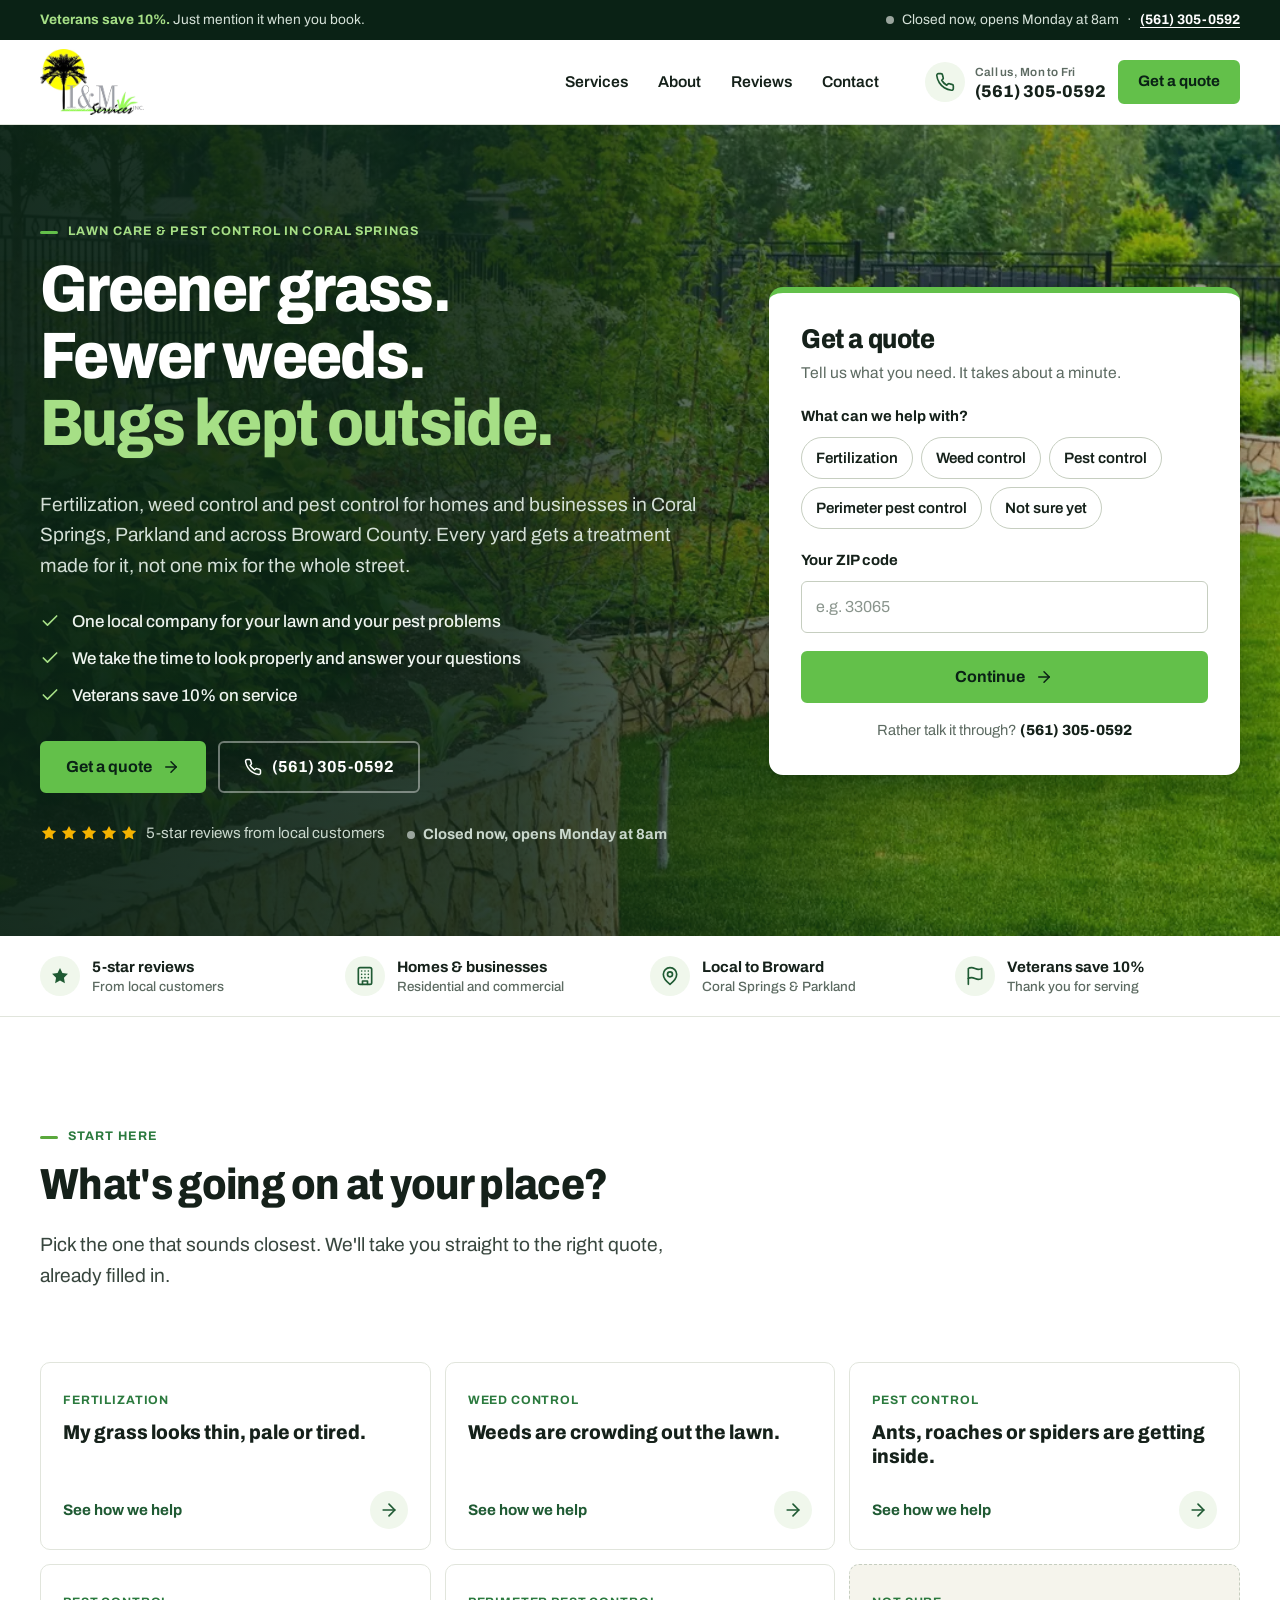
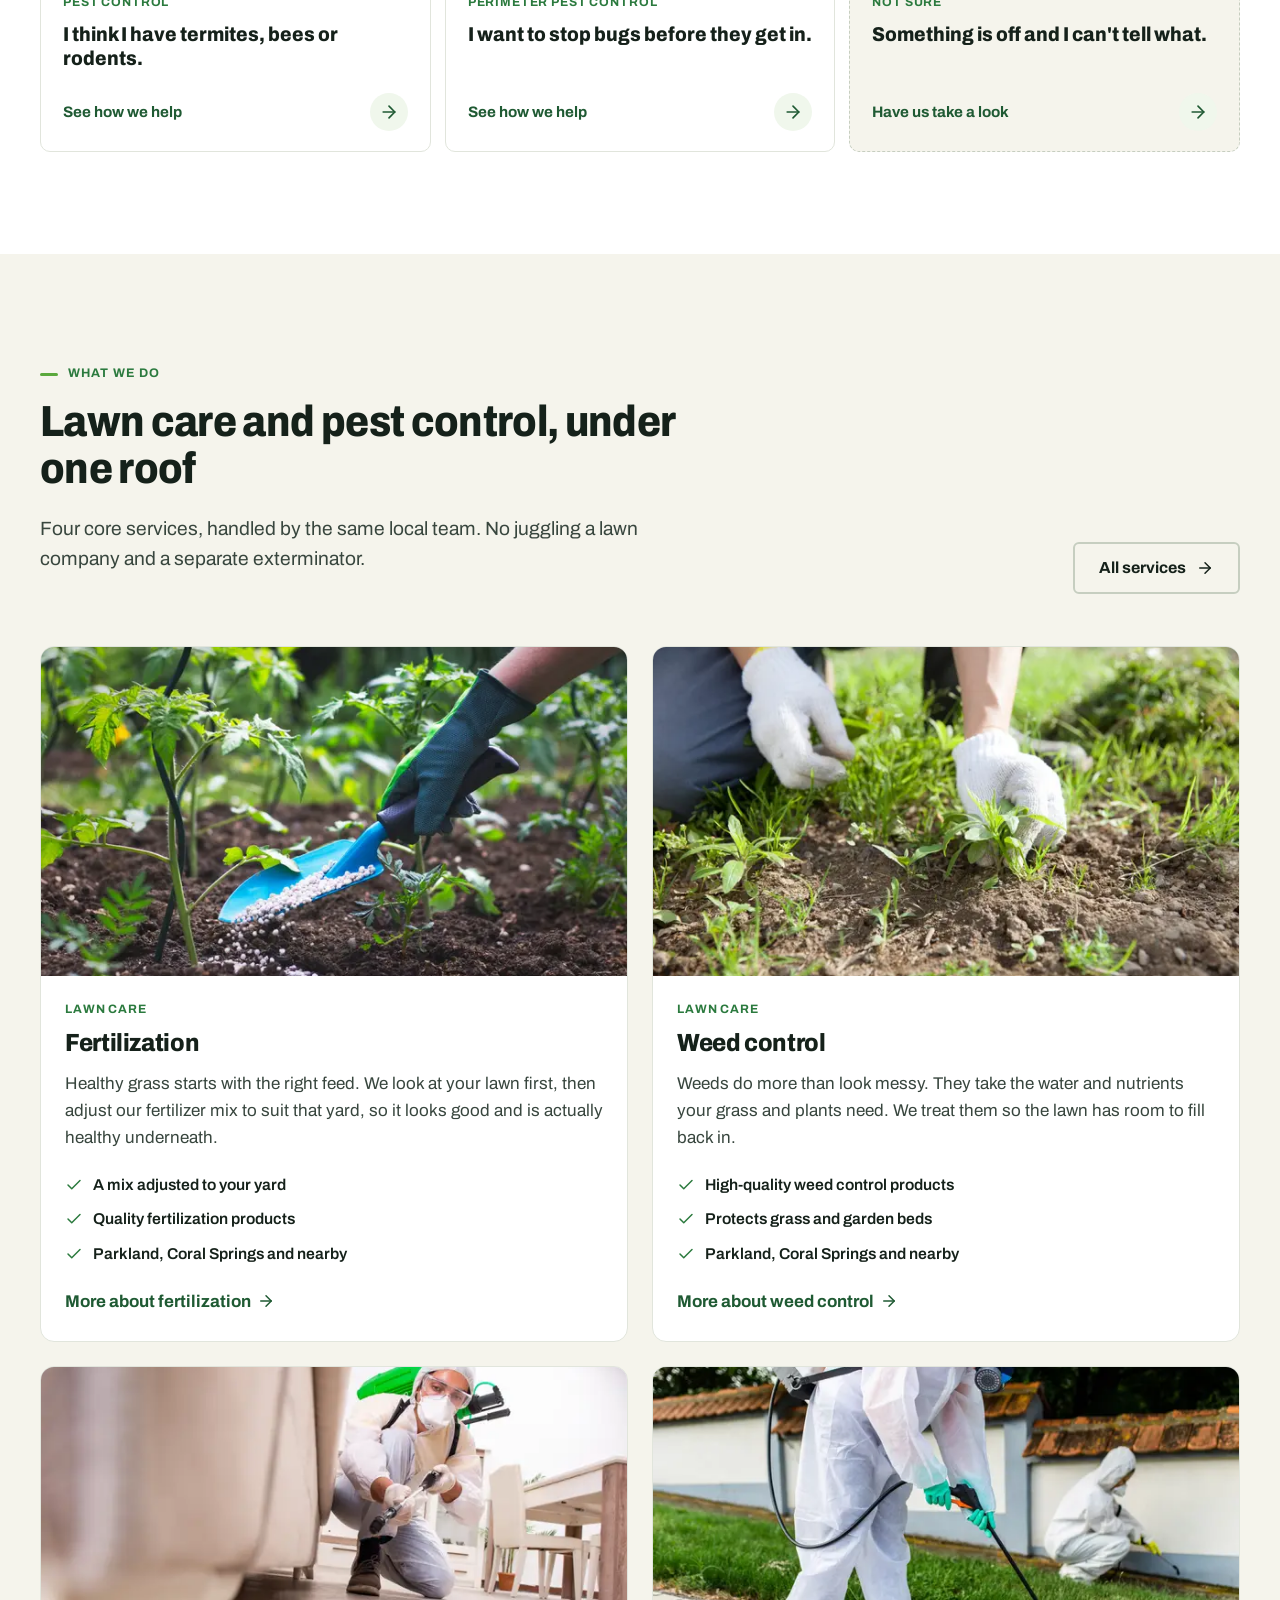
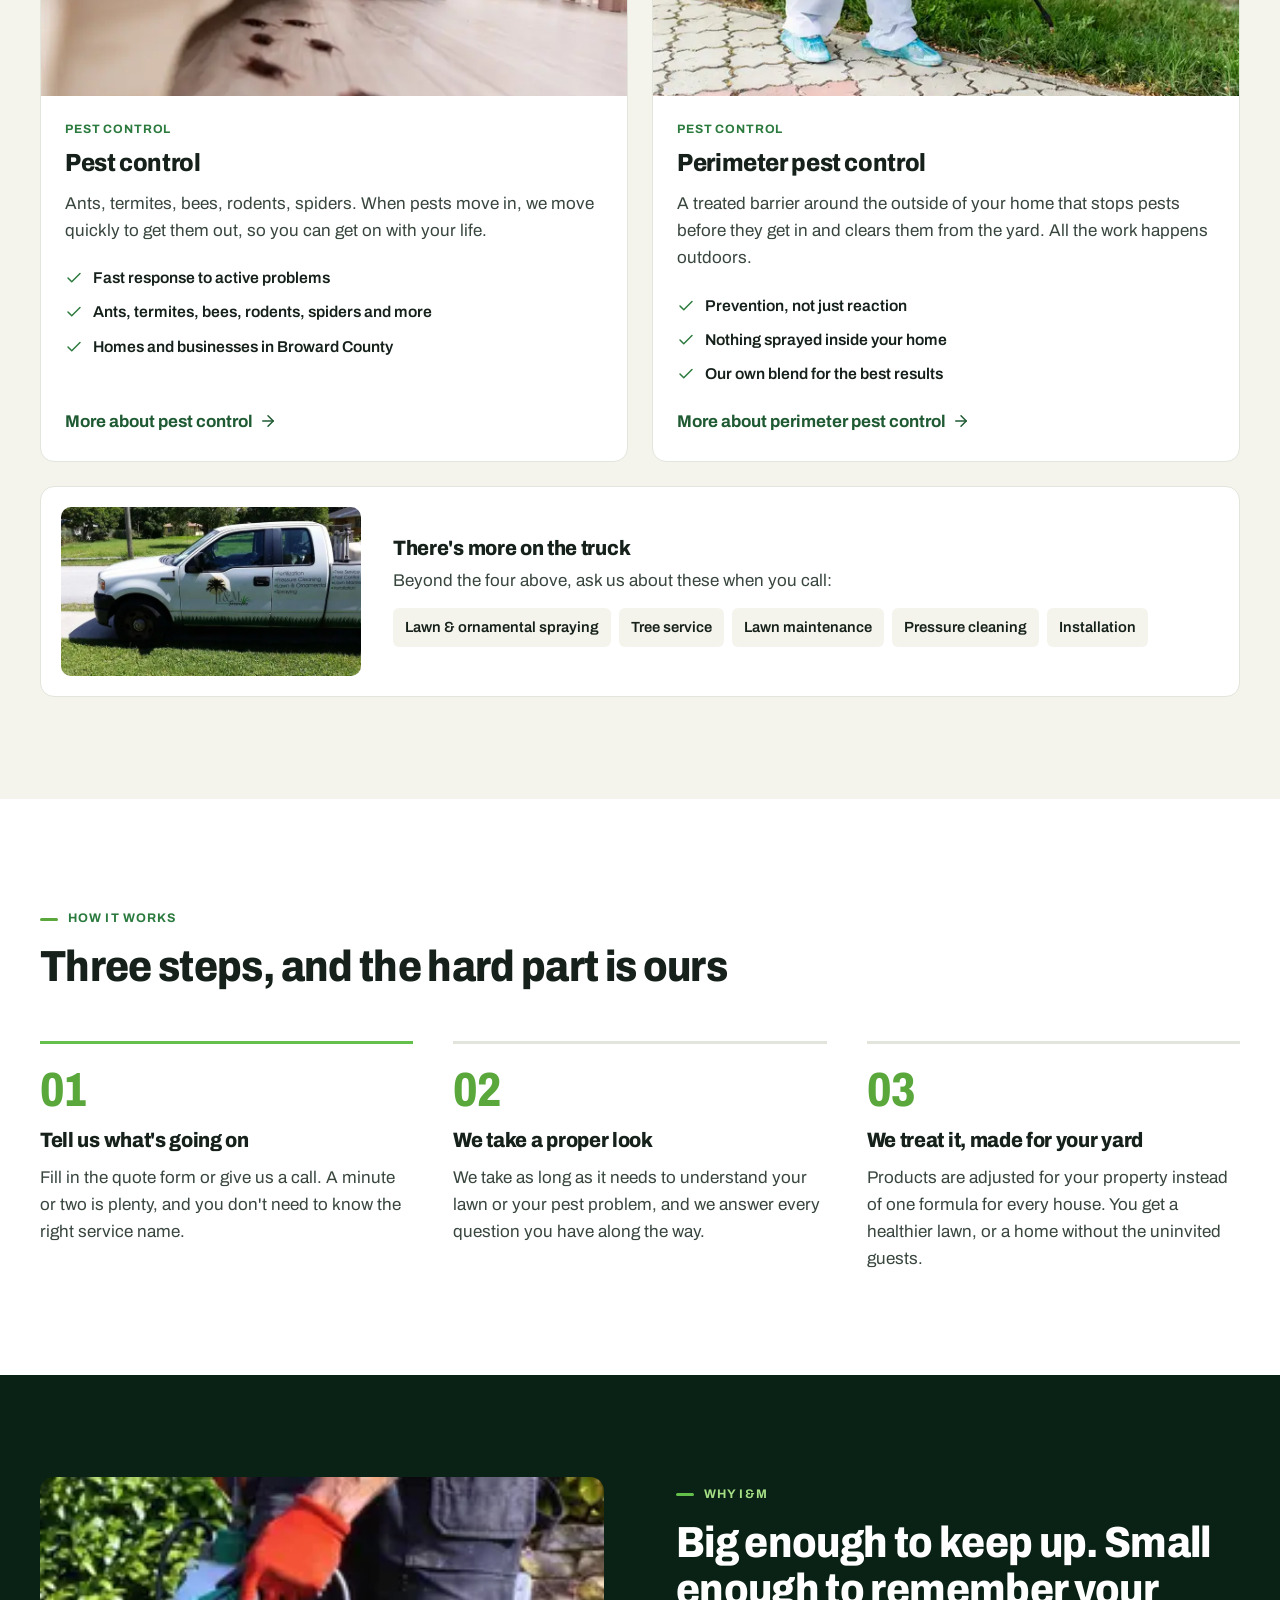
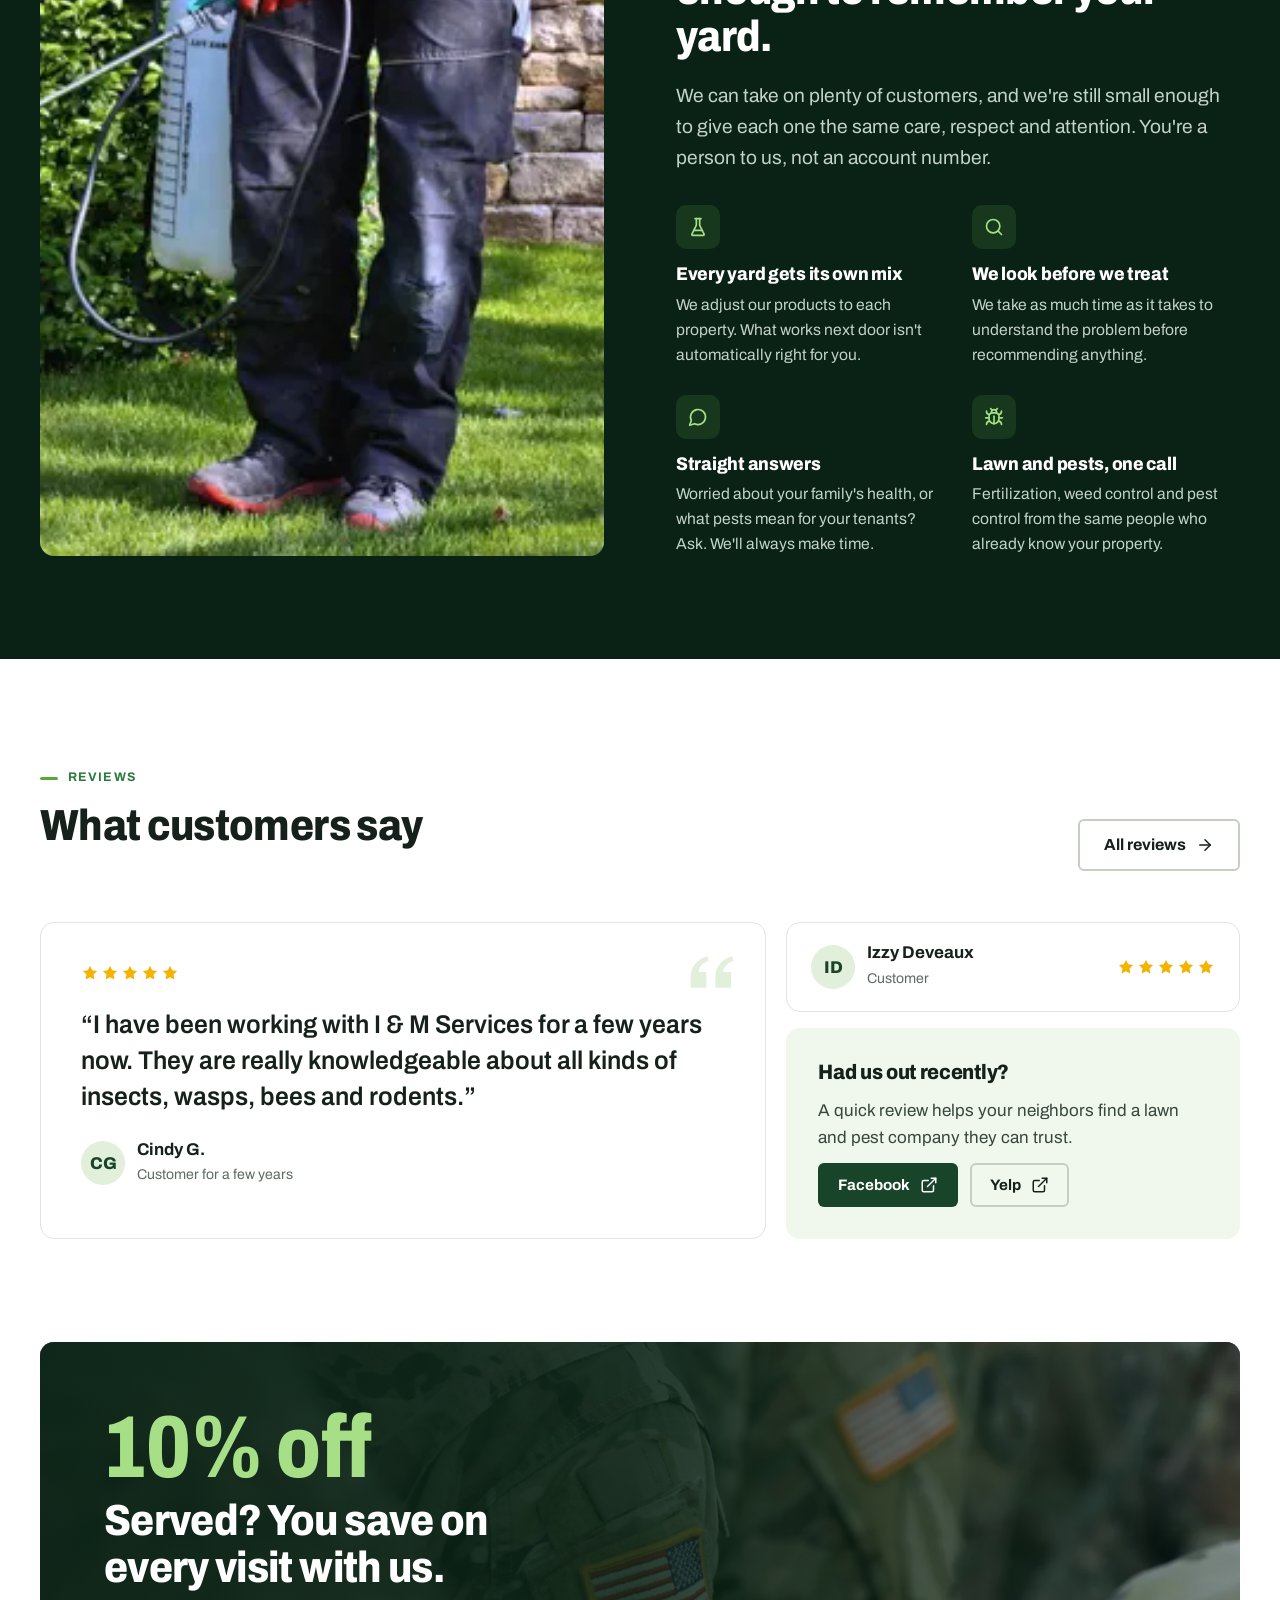
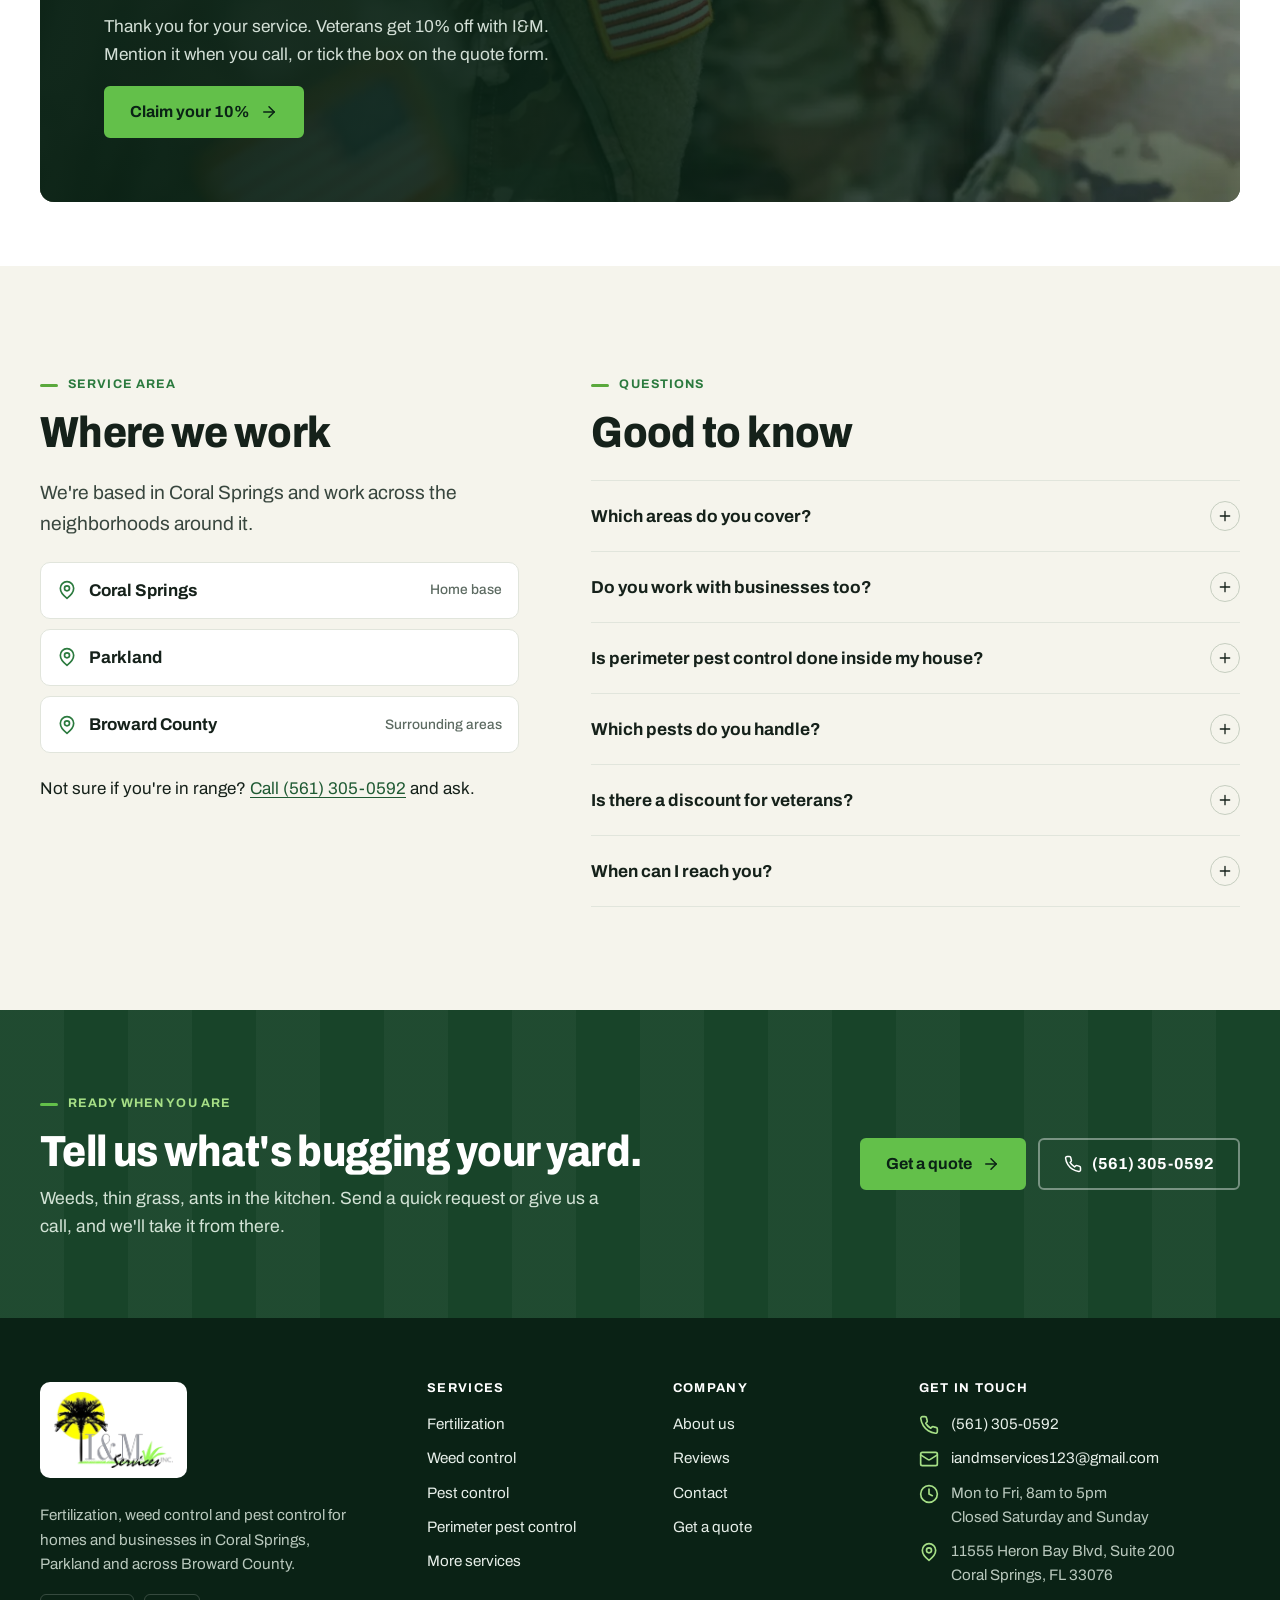
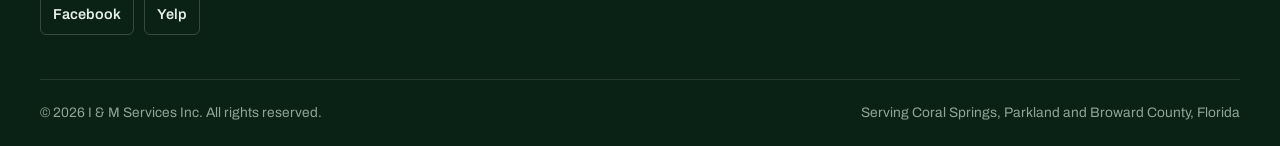
==== index.html @ bcdc4e03 "I&M Services website prototype Static HTML/CSS/JS redesign of iandmgreenlawns.com: home, services, a" ====
<!doctype html>
<html lang="en">
<head>
<meta charset="utf-8">
<meta name="viewport" content="width=device-width, initial-scale=1">
<title>Lawn Care &amp; Pest Control in Coral Springs, FL | I&amp;M Services</title>
<meta name="description" content="Fertilization, weed control and pest control for homes and businesses in Coral Springs, Parkland and Broward County. Veterans save 10%. Call (561) 305-0592.">
<!-- Preview build. Remove this noindex line when the site goes live on iandmgreenlawns.com -->
<meta name="robots" content="noindex, nofollow">
<meta name="theme-color" content="#0a2215">
<meta property="og:type" content="website">
<meta property="og:title" content="Lawn Care &amp; Pest Control in Coral Springs, FL | I&amp;M Services">
<meta property="og:description" content="Fertilization, weed control and pest control for homes and businesses in Coral Springs, Parkland and Broward County. Veterans save 10%. Call (561) 305-0592.">
<meta property="og:url" content="https://iandmgreenlawns.whitephoenixconsulting.com/">
<meta property="og:image" content="https://iandmgreenlawns.whitephoenixconsulting.com/assets/img/og-image.jpg">
<meta name="twitter:card" content="summary_large_image">
<link rel="icon" type="image/png" href="assets/img/favicon-32.png">
<link rel="apple-touch-icon" href="assets/img/apple-touch-icon.png">
<link rel="preconnect" href="https://fonts.googleapis.com">
<link rel="preconnect" href="https://fonts.gstatic.com" crossorigin>
<link rel="stylesheet" href="https://fonts.googleapis.com/css2?family=Archivo:wdth,wght@75..100,400..800&amp;display=swap">
<link rel="stylesheet" href="assets/css/site.css">
<link rel="preload" as="image" href="assets/img/hero-1280.webp" imagesrcset="assets/img/hero-800.webp 800w, assets/img/hero-1280.webp 1280w, assets/img/hero-1920.webp 1920w" imagesizes="100vw">
<script type="application/ld+json">{"@context":"https://schema.org","@type":"LocalBusiness","name":"I & M Services Inc.","alternateName":"I&M Services","url":"https://www.iandmgreenlawns.com/","logo":"https://iandmgreenlawns.whitephoenixconsulting.com/assets/img/logo.png","image":"https://iandmgreenlawns.whitephoenixconsulting.com/assets/img/og-image.jpg","telephone":"+1-561-305-0592","email":"iandmservices123@gmail.com","address":{"@type":"PostalAddress","streetAddress":"11555 Heron Bay Blvd, Suite 200","addressLocality":"Coral Springs","addressRegion":"FL","postalCode":"33076","addressCountry":"US"},"areaServed":[{"@type":"City","name":"Coral Springs"},{"@type":"City","name":"Parkland"},{"@type":"AdministrativeArea","name":"Broward County"}],"openingHoursSpecification":[{"@type":"OpeningHoursSpecification","dayOfWeek":["Monday","Tuesday","Wednesday","Thursday","Friday"],"opens":"08:00","closes":"17:00"}],"sameAs":["https://www.facebook.com/iandmservices/","https://www.yelp.com/biz/i-and-m-services-palm-beach"],"hasOfferCatalog":{"@type":"OfferCatalog","name":"Lawn care and pest control","itemListElement":[{"@type":"Offer","itemOffered":{"@type":"Service","name":"Fertilization"}},{"@type":"Offer","itemOffered":{"@type":"Service","name":"Weed control"}},{"@type":"Offer","itemOffered":{"@type":"Service","name":"Pest control"}},{"@type":"Offer","itemOffered":{"@type":"Service","name":"Perimeter pest control"}}]}}</script>
<script src="assets/js/site.js" defer></script>
</head>
<body class="has-mobile-cta">
<svg width="0" height="0" style="position:absolute" aria-hidden="true" focusable="false"><symbol id="i-phone" viewBox="0 0 24 24" fill="none" stroke="currentColor" stroke-width="2" stroke-linecap="round" stroke-linejoin="round"><path d="M22 16.92v3a2 2 0 0 1-2.18 2 19.79 19.79 0 0 1-8.63-3.07 19.5 19.5 0 0 1-6-6 19.79 19.79 0 0 1-3.07-8.67A2 2 0 0 1 4.11 2h3a2 2 0 0 1 2 1.72c.13.96.36 1.9.7 2.81a2 2 0 0 1-.45 2.11L8.09 9.91a16 16 0 0 0 6 6l1.27-1.27a2 2 0 0 1 2.11-.45c.91.34 1.85.57 2.81.7A2 2 0 0 1 22 16.92z"/></symbol><symbol id="i-arrow" viewBox="0 0 24 24" fill="none" stroke="currentColor" stroke-width="2" stroke-linecap="round" stroke-linejoin="round"><path d="M5 12h14"/><path d="m12 5 7 7-7 7"/></symbol><symbol id="i-arrow-left" viewBox="0 0 24 24" fill="none" stroke="currentColor" stroke-width="2" stroke-linecap="round" stroke-linejoin="round"><path d="M19 12H5"/><path d="m12 19-7-7 7-7"/></symbol><symbol id="i-check" viewBox="0 0 24 24" fill="none" stroke="currentColor" stroke-width="2" stroke-linecap="round" stroke-linejoin="round"><path d="M20 6 9 17l-5-5"/></symbol><symbol id="i-pin" viewBox="0 0 24 24" fill="none" stroke="currentColor" stroke-width="2" stroke-linecap="round" stroke-linejoin="round"><path d="M20 10c0 6-8 12-8 12s-8-6-8-12a8 8 0 0 1 16 0Z"/><circle cx="12" cy="10" r="3"/></symbol><symbol id="i-clock" viewBox="0 0 24 24" fill="none" stroke="currentColor" stroke-width="2" stroke-linecap="round" stroke-linejoin="round"><circle cx="12" cy="12" r="10"/><path d="M12 6v6l4 2"/></symbol><symbol id="i-mail" viewBox="0 0 24 24" fill="none" stroke="currentColor" stroke-width="2" stroke-linecap="round" stroke-linejoin="round"><rect x="2" y="4" width="20" height="16" rx="2"/><path d="m22 7-8.97 5.7a1.94 1.94 0 0 1-2.06 0L2 7"/></symbol><symbol id="i-menu" viewBox="0 0 24 24" fill="none" stroke="currentColor" stroke-width="2" stroke-linecap="round" stroke-linejoin="round"><path d="M4 6h16M4 12h16M4 18h16"/></symbol><symbol id="i-x" viewBox="0 0 24 24" fill="none" stroke="currentColor" stroke-width="2" stroke-linecap="round" stroke-linejoin="round"><path d="M18 6 6 18M6 6l12 12"/></symbol><symbol id="i-plus" viewBox="0 0 24 24" fill="none" stroke="currentColor" stroke-width="2" stroke-linecap="round" stroke-linejoin="round"><path d="M12 5v14M5 12h14"/></symbol><symbol id="i-sprout" viewBox="0 0 24 24" fill="none" stroke="currentColor" stroke-width="2" stroke-linecap="round" stroke-linejoin="round"><path d="M7 20h10"/><path d="M10 20c5.5-2.5.8-6.4 3-10"/><path d="M9.5 9.4c1.1.8 1.8 2.2 2.3 3.7-2 .4-3.5.4-4.8-.3-1.2-.6-2.3-1.9-3-4.2 2.8-.5 4.4 0 5.5.8z"/><path d="M14.1 6a7 7 0 0 0-1.1 4c1.9-.1 3.3-.6 4.3-1.4 1-1 1.6-2.3 1.7-4.6-2.7.1-4 1-4.9 2z"/></symbol><symbol id="i-leaf" viewBox="0 0 24 24" fill="none" stroke="currentColor" stroke-width="2" stroke-linecap="round" stroke-linejoin="round"><path d="M11 20A7 7 0 0 1 9.8 6.1C15.5 5 17 4.48 19 2c1 2 2 4.18 2 8 0 5.5-4.78 10-10 10Z"/><path d="M2 21c0-3 1.85-5.36 5.08-6C9.5 14.52 12 13 13 12"/></symbol><symbol id="i-bug" viewBox="0 0 24 24" fill="none" stroke="currentColor" stroke-width="2" stroke-linecap="round" stroke-linejoin="round"><path d="m8 2 1.88 1.88"/><path d="M14.12 3.88 16 2"/><path d="M9 7.13v-1a3 3 0 1 1 6 0v1"/><path d="M12 20c-3.3 0-6-2.7-6-6v-3a4 4 0 0 1 4-4h4a4 4 0 0 1 4 4v3c0 3.3-2.7 6-6 6"/><path d="M12 20v-9"/><path d="M6.53 9C4.6 8.8 3 7.1 3 5"/><path d="M6 13H2"/><path d="M3 21c0-2.1 1.7-3.9 3.8-4"/><path d="M20.97 5c0 2.1-1.6 3.8-3.5 4"/><path d="M22 13h-4"/><path d="M17.2 17c2.1.1 3.8 1.9 3.8 4"/></symbol><symbol id="i-shield" viewBox="0 0 24 24" fill="none" stroke="currentColor" stroke-width="2" stroke-linecap="round" stroke-linejoin="round"><path d="M20 13c0 5-3.5 7.5-7.66 8.95a1 1 0 0 1-.67-.01C7.5 20.5 4 18 4 13V6a1 1 0 0 1 1-1c2 0 4.5-1.2 6.24-2.72a1.17 1.17 0 0 1 1.52 0C14.51 3.81 17 5 19 5a1 1 0 0 1 1 1z"/><path d="m9 12 2 2 4-4"/></symbol><symbol id="i-home" viewBox="0 0 24 24" fill="none" stroke="currentColor" stroke-width="2" stroke-linecap="round" stroke-linejoin="round"><path d="M3 10.5 12 3l9 7.5"/><path d="M5 9.5V20a1 1 0 0 0 1 1h4v-6h4v6h4a1 1 0 0 0 1-1V9.5"/></symbol><symbol id="i-building" viewBox="0 0 24 24" fill="none" stroke="currentColor" stroke-width="2" stroke-linecap="round" stroke-linejoin="round"><rect x="4" y="2" width="16" height="20" rx="2"/><path d="M9 22v-4h6v4"/><path d="M8 6h.01M16 6h.01M12 6h.01M12 10h.01M12 14h.01M16 10h.01M16 14h.01M8 10h.01M8 14h.01"/></symbol><symbol id="i-flag" viewBox="0 0 24 24" fill="none" stroke="currentColor" stroke-width="2" stroke-linecap="round" stroke-linejoin="round"><path d="M4 15s1-1 4-1 5 2 8 2 4-1 4-1V3s-1 1-4 1-5-2-8-2-4 1-4 1z"/><path d="M4 22v-7"/></symbol><symbol id="i-users" viewBox="0 0 24 24" fill="none" stroke="currentColor" stroke-width="2" stroke-linecap="round" stroke-linejoin="round"><path d="M16 21v-2a4 4 0 0 0-4-4H6a4 4 0 0 0-4 4v2"/><circle cx="9" cy="7" r="4"/><path d="M22 21v-2a4 4 0 0 0-3-3.87"/><path d="M16 3.13a4 4 0 0 1 0 7.75"/></symbol><symbol id="i-search" viewBox="0 0 24 24" fill="none" stroke="currentColor" stroke-width="2" stroke-linecap="round" stroke-linejoin="round"><circle cx="11" cy="11" r="8"/><path d="m21 21-4.3-4.3"/></symbol><symbol id="i-flask" viewBox="0 0 24 24" fill="none" stroke="currentColor" stroke-width="2" stroke-linecap="round" stroke-linejoin="round"><path d="M10 2v7.53a2 2 0 0 1-.21.9L4.72 20.55a1 1 0 0 0 .9 1.45h12.76a1 1 0 0 0 .9-1.45l-5.07-10.12a2 2 0 0 1-.21-.9V2"/><path d="M8.5 2h7"/><path d="M7 16h10"/></symbol><symbol id="i-help" viewBox="0 0 24 24" fill="none" stroke="currentColor" stroke-width="2" stroke-linecap="round" stroke-linejoin="round"><circle cx="12" cy="12" r="10"/><path d="M9.09 9a3 3 0 0 1 5.83 1c0 2-3 3-3 3"/><path d="M12 17h.01"/></symbol><symbol id="i-chat" viewBox="0 0 24 24" fill="none" stroke="currentColor" stroke-width="2" stroke-linecap="round" stroke-linejoin="round"><path d="M7.9 20A9 9 0 1 0 4 16.1L2 22Z"/></symbol><symbol id="i-truck" viewBox="0 0 24 24" fill="none" stroke="currentColor" stroke-width="2" stroke-linecap="round" stroke-linejoin="round"><path d="M14 18V6a2 2 0 0 0-2-2H4a2 2 0 0 0-2 2v11a1 1 0 0 0 1 1h2"/><path d="M15 18H9"/><path d="M19 18h2a1 1 0 0 0 1-1v-3.65a1 1 0 0 0-.22-.62l-3.48-4.35A1 1 0 0 0 17.52 8H14"/><circle cx="17" cy="18" r="2"/><circle cx="7" cy="18" r="2"/></symbol><symbol id="i-tree" viewBox="0 0 24 24" fill="none" stroke="currentColor" stroke-width="2" stroke-linecap="round" stroke-linejoin="round"><path d="M12 22v-6"/><path d="M12 16H6.5a3.5 3.5 0 0 1-1-6.86A5 5 0 0 1 12 3a5 5 0 0 1 6.5 6.14 3.5 3.5 0 0 1-1 6.86Z"/></symbol><symbol id="i-droplets" viewBox="0 0 24 24" fill="none" stroke="currentColor" stroke-width="2" stroke-linecap="round" stroke-linejoin="round"><path d="M7 16.3c2.2 0 4-1.83 4-4.05 0-1.16-.57-2.26-1.71-3.19S7.29 6.75 7 5.3c-.29 1.45-1.14 2.84-2.29 3.76S3 11.1 3 12.25c0 2.22 1.8 4.05 4 4.05z"/><path d="M12.56 6.6A10.97 10.97 0 0 0 14 3.02c.5 2.5 2 4.9 4 6.5s3 3.5 3 5.5a6.98 6.98 0 0 1-11.91 4.97"/></symbol><symbol id="i-scissors" viewBox="0 0 24 24" fill="none" stroke="currentColor" stroke-width="2" stroke-linecap="round" stroke-linejoin="round"><circle cx="6" cy="6" r="3"/><path d="M8.12 8.12 12 12"/><path d="M20 4 8.12 15.88"/><circle cx="6" cy="18" r="3"/><path d="M14.8 14.8 20 20"/></symbol><symbol id="i-spray" viewBox="0 0 24 24" fill="none" stroke="currentColor" stroke-width="2" stroke-linecap="round" stroke-linejoin="round"><path d="M3 3h.01M7 5h.01M11 7h.01M3 7h.01M7 9h.01M3 11h.01"/><rect x="15" y="5" width="4" height="4"/><path d="m19 9 2 2v10c0 .6-.4 1-1 1h-6c-.6 0-1-.4-1-1V11l2-2"/><path d="m13 14 8-2"/><path d="m13 19 8-2"/></symbol><symbol id="i-shovel" viewBox="0 0 24 24" fill="none" stroke="currentColor" stroke-width="2" stroke-linecap="round" stroke-linejoin="round"><path d="M2 22v-5l5-5 5 5-5 5z"/><path d="M9.5 14.5 16 8"/><path d="m17 2 5 5-.5.5a3.53 3.53 0 0 1-5 0s0 0 0 0a3.53 3.53 0 0 1 0-5L17 2"/></symbol><symbol id="i-external" viewBox="0 0 24 24" fill="none" stroke="currentColor" stroke-width="2" stroke-linecap="round" stroke-linejoin="round"><path d="M15 3h6v6"/><path d="M10 14 21 3"/><path d="M18 13v6a2 2 0 0 1-2 2H5a2 2 0 0 1-2-2V8a2 2 0 0 1 2-2h6"/></symbol><symbol id="i-heart" viewBox="0 0 24 24" fill="none" stroke="currentColor" stroke-width="2" stroke-linecap="round" stroke-linejoin="round"><path d="M19 14c1.49-1.46 3-3.21 3-5.5A5.5 5.5 0 0 0 16.5 3c-1.76 0-3 .5-4.5 2-1.5-1.5-2.74-2-4.5-2A5.5 5.5 0 0 0 2 8.5c0 2.3 1.5 4.05 3 5.5l7 7Z"/></symbol><symbol id="i-star" viewBox="0 0 24 24"><path fill="currentColor" d="M12 2.5l2.94 5.96 6.56.95-4.75 4.63 1.12 6.54L12 17.5l-5.87 3.08 1.12-6.54L2.5 9.41l6.56-.95z"/></symbol><symbol id="i-quote" viewBox="0 0 48 48"><path fill="currentColor" d="M20 10C10.6 12.4 5 19.6 5 28.6V38h14V24h-7c.4-4.7 3.6-8.3 9-9.8zm22 0c-9.4 2.4-15 9.6-15 18.6V38h14V24h-7c.4-4.7 3.6-8.3 9-9.8z"/></symbol></svg>
<a class="skip-link" href="#main">Skip to content</a>
<div class="topbar">
  <div class="container">
    <p><strong>Veterans save 10%.</strong> Just mention it when you book.</p>
    <div class="topbar__hours" data-hours-status><span class="status-dot"></span><span data-hours-text>Mon to Fri, 8am to 5pm</span><span aria-hidden="true">&middot;</span><a href="tel:+15613050592">(561) 305-0592</a></div>
  </div>
</div>
<header class="site-header">
  <div class="container">
    <a class="brand" href="./" aria-label="I&amp;M Services home"><img src="assets/img/logo.webp" width="251" height="160" alt="I&amp;M Services Inc."></a>
    <nav class="site-nav" aria-label="Main"><ul><li><a href="services/">Services</a></li><li><a href="about-us/">About</a></li><li><a href="reviews/">Reviews</a></li><li><a href="contact-us/">Contact</a></li></ul></nav>
    <div class="header-actions">
      <a class="header-phone" href="tel:+15613050592"><span class="icon-wrap"><svg class="icon" aria-hidden="true"><use href="#i-phone"/></svg></span><span><small>Call us, Mon to Fri</small><strong class="num">(561) 305-0592</strong></span></a>
      <a class="icon-btn call-icon-btn" href="tel:+15613050592" aria-label="Call (561) 305-0592"><svg class="icon" aria-hidden="true"><use href="#i-phone"/></svg></a>
      <a class="btn btn--primary btn--sm header-cta" href="quote/">Get a quote</a>
      <button class="icon-btn nav-toggle" type="button" aria-expanded="false" aria-controls="mobile-nav" aria-label="Open menu"><svg class="icon" aria-hidden="true"><use href="#i-menu"/></svg></button>
    </div>
  </div>
  <div class="mobile-nav" id="mobile-nav" hidden>
    <div class="container">
      <ul><li><a href="" aria-current="page">Home<svg class="icon" aria-hidden="true"><use href="#i-arrow"/></svg></a></li><li><a href="services/">Services<svg class="icon" aria-hidden="true"><use href="#i-arrow"/></svg></a></li><li><a href="about-us/">About<svg class="icon" aria-hidden="true"><use href="#i-arrow"/></svg></a></li><li><a href="reviews/">Reviews<svg class="icon" aria-hidden="true"><use href="#i-arrow"/></svg></a></li><li><a href="contact-us/">Contact<svg class="icon" aria-hidden="true"><use href="#i-arrow"/></svg></a></li></ul>
      <a class="btn btn--primary btn--block" href="quote/">Get a quote</a>
      <a class="btn btn--outline btn--block" href="tel:+15613050592" style="margin-top:10px"><svg class="icon" aria-hidden="true"><use href="#i-phone"/></svg> Call (561) 305-0592</a>
    </div>
  </div>
</header>
<main id="main">

<section class="hero" aria-labelledby="hero-title">
  <div class="hero__media"><img src="assets/img/hero-1280.webp" srcset="assets/img/hero-800.webp 800w, assets/img/hero-1280.webp 1280w, assets/img/hero-1920.webp 1920w" sizes="100vw" width="1920" height="995" alt="" fetchpriority="high" decoding="async"></div>
  <div class="container">
    <div>
      <span class="eyebrow">Lawn care &amp; pest control in Coral Springs</span>
      <h1 id="hero-title">Greener grass. Fewer weeds. <span>Bugs kept outside.</span></h1>
      <p class="lede">Fertilization, weed control and pest control for homes and businesses in Coral Springs, Parkland and across Broward County. Every yard gets a treatment made for it, not one mix for the whole street.</p>
      <ul class="hero__points">
        <li><svg class="icon" aria-hidden="true"><use href="#i-check"/></svg>One local company for your lawn and your pest problems</li>
        <li><svg class="icon" aria-hidden="true"><use href="#i-check"/></svg>We take the time to look properly and answer your questions</li>
        <li><svg class="icon" aria-hidden="true"><use href="#i-check"/></svg>Veterans save 10% on service</li>
      </ul>
      <div class="btn-row">
        <a class="btn btn--primary" href="quote/">Get a quote <svg class="icon" aria-hidden="true"><use href="#i-arrow"/></svg></a>
        <a class="btn btn--ghost-light" href="tel:+15613050592"><svg class="icon" aria-hidden="true"><use href="#i-phone"/></svg> (561) 305-0592</a>
      </div>
      <div class="hero__proof">
        <span><span class="stars" role="img" aria-label="5 out of 5 stars"><svg class="icon" aria-hidden="true"><use href="#i-star"/></svg><svg class="icon" aria-hidden="true"><use href="#i-star"/></svg><svg class="icon" aria-hidden="true"><use href="#i-star"/></svg><svg class="icon" aria-hidden="true"><use href="#i-star"/></svg><svg class="icon" aria-hidden="true"><use href="#i-star"/></svg></span> 5-star reviews from local customers</span>
        <span data-hours-status class="hours-status" style="color:inherit"><span class="status-dot"></span><span data-hours-text>Mon to Fri, 8am to 5pm</span></span>
      </div>
    </div>
    <form class="quote-card" data-quote-starter data-action="quote/" novalidate>
      <h2>Get a quote</h2>
      <p class="sub">Tell us what you need. It takes about a minute.</p>
      <span class="lbl" id="starter-services">What can we help with?</span>
      <div class="chips" role="group" aria-labelledby="starter-services"><label class="chip"><input type="checkbox" name="service" value="fertilization"><span><svg class="icon" aria-hidden="true"><use href="#i-check"/></svg>Fertilization</span></label><label class="chip"><input type="checkbox" name="service" value="weed-control"><span><svg class="icon" aria-hidden="true"><use href="#i-check"/></svg>Weed control</span></label><label class="chip"><input type="checkbox" name="service" value="pest-control"><span><svg class="icon" aria-hidden="true"><use href="#i-check"/></svg>Pest control</span></label><label class="chip"><input type="checkbox" name="service" value="perimeter-pest-control"><span><svg class="icon" aria-hidden="true"><use href="#i-check"/></svg>Perimeter pest control</span></label><label class="chip"><input type="checkbox" name="service" value="not-sure"><span><svg class="icon" aria-hidden="true"><use href="#i-check"/></svg>Not sure yet</span></label></div>
      <div class="field">
        <label class="lbl" for="starter-zip">Your ZIP code</label>
        <input class="input" id="starter-zip" name="zip" inputmode="numeric" autocomplete="postal-code" maxlength="5" placeholder="e.g. 33065" required data-required-msg="Add your ZIP code so we know where you are.">
        <p class="field-error" aria-live="polite"></p>
      </div>
      <button class="btn btn--primary btn--block" type="submit">Continue <svg class="icon" aria-hidden="true"><use href="#i-arrow"/></svg></button>
      <p class="fine">Rather talk it through? <a href="tel:+15613050592">(561) 305-0592</a></p>
    </form>
  </div>
</section>

<div class="trustbar">
  <div class="container">
    <ul>
      <li><span class="icon-wrap"><svg class="icon" aria-hidden="true"><use href="#i-star"/></svg></span><span>5-star reviews<small>From local customers</small></span></li>
      <li><span class="icon-wrap"><svg class="icon" aria-hidden="true"><use href="#i-building"/></svg></span><span>Homes &amp; businesses<small>Residential and commercial</small></span></li>
      <li><span class="icon-wrap"><svg class="icon" aria-hidden="true"><use href="#i-pin"/></svg></span><span>Local to Broward<small>Coral Springs &amp; Parkland</small></span></li>
      <li><span class="icon-wrap"><svg class="icon" aria-hidden="true"><use href="#i-flag"/></svg></span><span>Veterans save 10%<small>Thank you for serving</small></span></li>
    </ul>
  </div>
</div>

<section class="section" aria-labelledby="picker-title">
  <div class="container">
    <div class="section-head section-head--row">
      <div>
        <span class="eyebrow">Start here</span>
        <h2 id="picker-title">What's going on at your place?</h2>
        <p class="lede">Pick the one that sounds closest. We'll take you straight to the right quote, already filled in.</p>
      </div>
    </div>
    <div class="picker"><a class="pick" href="quote/?service=fertilization&amp;issue=Grass+looks+thin%2C+pale+or+tired."><span><span class="pick__tag">Fertilization</span><span class="pick__q">My grass looks thin, pale or tired.</span></span><span class="pick__go">See how we help<span class="arrow"><svg class="icon" aria-hidden="true"><use href="#i-arrow"/></svg></span></span></a><a class="pick" href="quote/?service=weed-control&amp;issue=Weeds+are+crowding+out+the+lawn."><span><span class="pick__tag">Weed control</span><span class="pick__q">Weeds are crowding out the lawn.</span></span><span class="pick__go">See how we help<span class="arrow"><svg class="icon" aria-hidden="true"><use href="#i-arrow"/></svg></span></span></a><a class="pick" href="quote/?service=pest-control&amp;issue=Ants%2C+roaches+or+spiders+inside+the+house."><span><span class="pick__tag">Pest control</span><span class="pick__q">Ants, roaches or spiders are getting inside.</span></span><span class="pick__go">See how we help<span class="arrow"><svg class="icon" aria-hidden="true"><use href="#i-arrow"/></svg></span></span></a><a class="pick" href="quote/?service=pest-control&amp;issue=Possible+termites%2C+bees+or+rodents."><span><span class="pick__tag">Pest control</span><span class="pick__q">I think I have termites, bees or rodents.</span></span><span class="pick__go">See how we help<span class="arrow"><svg class="icon" aria-hidden="true"><use href="#i-arrow"/></svg></span></span></a><a class="pick" href="quote/?service=perimeter-pest-control&amp;issue=Want+to+keep+pests+from+getting+inside."><span><span class="pick__tag">Perimeter pest control</span><span class="pick__q">I want to stop bugs before they get in.</span></span><span class="pick__go">See how we help<span class="arrow"><svg class="icon" aria-hidden="true"><use href="#i-arrow"/></svg></span></span></a><a class="pick pick--muted" href="quote/?service=not-sure"><span><span class="pick__tag">Not sure</span><span class="pick__q">Something is off and I can't tell what.</span></span><span class="pick__go">Have us take a look<span class="arrow"><svg class="icon" aria-hidden="true"><use href="#i-arrow"/></svg></span></span></a></div>
  </div>
</section>

<section class="section section--sand" aria-labelledby="services-title">
  <div class="container">
    <div class="section-head section-head--row">
      <div>
        <span class="eyebrow">What we do</span>
        <h2 id="services-title">Lawn care and pest control, under one roof</h2>
        <p class="lede">Four core services, handled by the same local team. No juggling a lawn company and a separate exterminator.</p>
      </div>
      <a class="btn btn--outline" href="services/">All services <svg class="icon" aria-hidden="true"><use href="#i-arrow"/></svg></a>
    </div>
    <div class="services-grid"><article class="svc">
  <div class="svc__img"><img src="assets/img/fertilization-1000.webp" srcset="assets/img/fertilization-640.webp 640w, assets/img/fertilization-1000.webp 1000w, assets/img/fertilization-1400.webp 1400w" sizes="(min-width: 800px) 50vw, 100vw" width="1400" height="935" alt="Gloved hand spreading fertilizer granules from a small trowel" loading="lazy" decoding="async"></div>
  <div class="svc__body">
    <span class="svc__kicker">Lawn care</span>
    <h3>Fertilization</h3>
    <p>Healthy grass starts with the right feed. We look at your lawn first, then adjust our fertilizer mix to suit that yard, so it looks good and is actually healthy underneath.</p>
    <ul class="checks"><li><svg class="icon" aria-hidden="true"><use href="#i-check"/></svg>A mix adjusted to your yard</li><li><svg class="icon" aria-hidden="true"><use href="#i-check"/></svg>Quality fertilization products</li><li><svg class="icon" aria-hidden="true"><use href="#i-check"/></svg>Parkland, Coral Springs and nearby</li></ul>
    <a class="text-link" href="services/#fertilization">More about fertilization <svg class="icon" aria-hidden="true"><use href="#i-arrow"/></svg></a>
  </div>
</article><article class="svc">
  <div class="svc__img"><img src="assets/img/weed-control-1000.webp" srcset="assets/img/weed-control-640.webp 640w, assets/img/weed-control-1000.webp 1000w, assets/img/weed-control-1400.webp 1400w" sizes="(min-width: 800px) 50vw, 100vw" width="1400" height="933" alt="Gloved hands pulling weeds out of a lawn" loading="lazy" decoding="async"></div>
  <div class="svc__body">
    <span class="svc__kicker">Lawn care</span>
    <h3>Weed control</h3>
    <p>Weeds do more than look messy. They take the water and nutrients your grass and plants need. We treat them so the lawn has room to fill back in.</p>
    <ul class="checks"><li><svg class="icon" aria-hidden="true"><use href="#i-check"/></svg>High-quality weed control products</li><li><svg class="icon" aria-hidden="true"><use href="#i-check"/></svg>Protects grass and garden beds</li><li><svg class="icon" aria-hidden="true"><use href="#i-check"/></svg>Parkland, Coral Springs and nearby</li></ul>
    <a class="text-link" href="services/#weed-control">More about weed control <svg class="icon" aria-hidden="true"><use href="#i-arrow"/></svg></a>
  </div>
</article><article class="svc">
  <div class="svc__img"><img src="assets/img/pest-control-1000.webp" srcset="assets/img/pest-control-640.webp 640w, assets/img/pest-control-1000.webp 1000w, assets/img/pest-control-1400.webp 1400w" sizes="(min-width: 800px) 50vw, 100vw" width="1400" height="935" alt="Pest control technician treating a floor where cockroaches have gathered" loading="lazy" decoding="async"></div>
  <div class="svc__body">
    <span class="svc__kicker">Pest control</span>
    <h3>Pest control</h3>
    <p>Ants, termites, bees, rodents, spiders. When pests move in, we move quickly to get them out, so you can get on with your life.</p>
    <ul class="checks"><li><svg class="icon" aria-hidden="true"><use href="#i-check"/></svg>Fast response to active problems</li><li><svg class="icon" aria-hidden="true"><use href="#i-check"/></svg>Ants, termites, bees, rodents, spiders and more</li><li><svg class="icon" aria-hidden="true"><use href="#i-check"/></svg>Homes and businesses in Broward County</li></ul>
    <a class="text-link" href="services/#pest-control">More about pest control <svg class="icon" aria-hidden="true"><use href="#i-arrow"/></svg></a>
  </div>
</article><article class="svc">
  <div class="svc__img"><img src="assets/img/perimeter-1000.webp" srcset="assets/img/perimeter-640.webp 640w, assets/img/perimeter-1000.webp 1000w, assets/img/perimeter-1400.webp 1400w" sizes="(min-width: 800px) 50vw, 100vw" width="1400" height="933" alt="Technicians spraying a treatment along the outside wall of a property" loading="lazy" decoding="async"></div>
  <div class="svc__body">
    <span class="svc__kicker">Pest control</span>
    <h3>Perimeter pest control</h3>
    <p>A treated barrier around the outside of your home that stops pests before they get in and clears them from the yard. All the work happens outdoors.</p>
    <ul class="checks"><li><svg class="icon" aria-hidden="true"><use href="#i-check"/></svg>Prevention, not just reaction</li><li><svg class="icon" aria-hidden="true"><use href="#i-check"/></svg>Nothing sprayed inside your home</li><li><svg class="icon" aria-hidden="true"><use href="#i-check"/></svg>Our own blend for the best results</li></ul>
    <a class="text-link" href="services/#perimeter-pest-control">More about perimeter pest control <svg class="icon" aria-hidden="true"><use href="#i-arrow"/></svg></a>
  </div>
</article></div>
    <div class="truck-panel">
      <img src="assets/img/truck-959.webp" srcset="assets/img/truck-640.webp 640w, assets/img/truck-959.webp 959w" sizes="(min-width: 800px) 300px, 100vw" width="959" height="540" alt="The I&amp;M Services pickup truck, lettered with the company's services" loading="lazy" decoding="async">
      <div>
        <h3>There's more on the truck</h3>
        <p>Beyond the four above, ask us about these when you call:</p>
        <ul class="tag-list"><li>Lawn &amp; ornamental spraying</li><li>Tree service</li><li>Lawn maintenance</li><li>Pressure cleaning</li><li>Installation</li></ul>
      </div>
    </div>
  </div>
</section>

<section class="section" aria-labelledby="how-title">
  <div class="container">
    <div class="section-head">
      <span class="eyebrow">How it works</span>
      <h2 id="how-title">Three steps, and the hard part is ours</h2>
    </div>
    <ol class="steps">
      <li class="step"><h3>Tell us what's going on</h3><p>Fill in the quote form or give us a call. A minute or two is plenty, and you don't need to know the right service name.</p></li>
      <li class="step"><h3>We take a proper look</h3><p>We take as long as it needs to understand your lawn or your pest problem, and we answer every question you have along the way.</p></li>
      <li class="step"><h3>We treat it, made for your yard</h3><p>Products are adjusted for your property instead of one formula for every house. You get a healthier lawn, or a home without the uninvited guests.</p></li>
    </ol>
  </div>
</section>

<section class="section section--dark" aria-labelledby="why-title">
  <div class="container split split--stretch">
    <div class="photo-frame photo-frame--fill"><img src="assets/img/lawn-spray-1000.webp" srcset="assets/img/lawn-spray-640.webp 640w, assets/img/lawn-spray-1000.webp 1000w, assets/img/lawn-spray-1400.webp 1400w" sizes="(min-width: 960px) 50vw, 100vw" width="1400" height="626" alt="Technician spraying a treatment across a lawn beside a garden wall" loading="lazy" decoding="async"></div>
    <div>
      <span class="eyebrow">Why I&amp;M</span>
      <h2 id="why-title">Big enough to keep up. Small enough to remember your yard.</h2>
      <p class="lede">We can take on plenty of customers, and we're still small enough to give each one the same care, respect and attention. You're a person to us, not an account number.</p>
      <div class="why-grid">
        <div class="why-item"><span class="icon-wrap"><svg class="icon" aria-hidden="true"><use href="#i-flask"/></svg></span><h3>Every yard gets its own mix</h3><p>We adjust our products to each property. What works next door isn't automatically right for you.</p></div>
        <div class="why-item"><span class="icon-wrap"><svg class="icon" aria-hidden="true"><use href="#i-search"/></svg></span><h3>We look before we treat</h3><p>We take as much time as it takes to understand the problem before recommending anything.</p></div>
        <div class="why-item"><span class="icon-wrap"><svg class="icon" aria-hidden="true"><use href="#i-chat"/></svg></span><h3>Straight answers</h3><p>Worried about your family's health, or what pests mean for your tenants? Ask. We'll always make time.</p></div>
        <div class="why-item"><span class="icon-wrap"><svg class="icon" aria-hidden="true"><use href="#i-bug"/></svg></span><h3>Lawn and pests, one call</h3><p>Fertilization, weed control and pest control from the same people who already know your property.</p></div>
      </div>
    </div>
  </div>
</section>

<section class="section" aria-labelledby="reviews-title">
  <div class="container">
    <div class="section-head section-head--row">
      <div>
        <span class="eyebrow">Reviews</span>
        <h2 id="reviews-title">What customers say</h2>
      </div>
      <a class="btn btn--outline" href="reviews/">All reviews <svg class="icon" aria-hidden="true"><use href="#i-arrow"/></svg></a>
    </div>
    <div class="review-grid">
      <figure class="review review--big" style="margin:0">
        <svg class="qmark" aria-hidden="true"><use href="#i-quote"/></svg>
        <span class="stars" role="img" aria-label="5 out of 5 stars"><svg class="icon" aria-hidden="true"><use href="#i-star"/></svg><svg class="icon" aria-hidden="true"><use href="#i-star"/></svg><svg class="icon" aria-hidden="true"><use href="#i-star"/></svg><svg class="icon" aria-hidden="true"><use href="#i-star"/></svg><svg class="icon" aria-hidden="true"><use href="#i-star"/></svg></span>
        <blockquote>&ldquo;I have been working with I &amp; M Services for a few years now. They are really knowledgeable about all kinds of insects, wasps, bees and rodents.&rdquo;</blockquote>
        <figcaption class="review__who"><span class="avatar">CG</span><span><strong>Cindy G.</strong><span class="review__meta">Customer for a few years</span></span></figcaption>
      </figure>
      <div class="review-side">
        <div class="review review--compact">
          <div class="review__who"><span class="avatar">ID</span><span><strong>Izzy Deveaux</strong><span class="review__meta">Customer</span></span></div>
          <span class="stars" role="img" aria-label="5 out of 5 stars"><svg class="icon" aria-hidden="true"><use href="#i-star"/></svg><svg class="icon" aria-hidden="true"><use href="#i-star"/></svg><svg class="icon" aria-hidden="true"><use href="#i-star"/></svg><svg class="icon" aria-hidden="true"><use href="#i-star"/></svg><svg class="icon" aria-hidden="true"><use href="#i-star"/></svg></span>
        </div>
        <div class="review-cta">
          <h3>Had us out recently?</h3>
          <p>A quick review helps your neighbors find a lawn and pest company they can trust.</p>
          <div class="btn-row"><a class="btn btn--green btn--sm" href="https://www.facebook.com/iandmservices/" target="_blank" rel="noopener">Facebook <svg class="icon" aria-hidden="true"><use href="#i-external"/></svg></a><a class="btn btn--outline btn--sm" href="https://www.yelp.com/biz/i-and-m-services-palm-beach" target="_blank" rel="noopener">Yelp <svg class="icon" aria-hidden="true"><use href="#i-external"/></svg></a></div>
        </div>
      </div>
    </div>
  </div>
</section>

<section class="section section--tight" aria-labelledby="vet-title" style="padding-top:0">
  <div class="container">
    <div class="vet">
      <div class="vet__img"><img src="assets/img/veterans-1000.webp" srcset="assets/img/veterans-640.webp 640w, assets/img/veterans-1000.webp 1000w, assets/img/veterans-1400.webp 1400w" sizes="100vw" width="1400" height="921" alt="" loading="eager" decoding="async"></div>
      <div class="vet__body">
        <span class="vet__big">10% off</span>
        <h2 id="vet-title">Served? You save on every visit with us.</h2>
        <p>Thank you for your service. Veterans get 10% off with I&amp;M. Mention it when you call, or tick the box on the quote form.</p>
        <a class="btn btn--primary" href="quote/?veteran=1">Claim your 10% <svg class="icon" aria-hidden="true"><use href="#i-arrow"/></svg></a>
      </div>
    </div>
  </div>
</section>

<section class="section section--sand" aria-labelledby="area-title">
  <div class="container area-faq">
    <div>
      <span class="eyebrow">Service area</span>
      <h2 id="area-title">Where we work</h2>
      <p class="lede">We're based in Coral Springs and work across the neighborhoods around it.</p>
      <ul class="area-list">
        <li><svg class="icon" aria-hidden="true"><use href="#i-pin"/></svg>Coral Springs<small>Home base</small></li>
        <li><svg class="icon" aria-hidden="true"><use href="#i-pin"/></svg>Parkland</li>
        <li><svg class="icon" aria-hidden="true"><use href="#i-pin"/></svg>Broward County<small>Surrounding areas</small></li>
      </ul>
      <p>Not sure if you're in range? <a href="tel:+15613050592">Call (561) 305-0592</a> and ask.</p>
    </div>
    <div class="faq">
      <span class="eyebrow">Questions</span>
      <h2 style="margin-bottom:24px">Good to know</h2>
      <details><summary>Which areas do you cover?<span class="plus"><svg class="icon" aria-hidden="true"><use href="#i-plus"/></svg></span></summary><div class="answer"><p>Coral Springs, Parkland and the surrounding areas of Broward County. If you're just outside those, call us and ask. There's a good chance we can help.</p></div></details><details><summary>Do you work with businesses too?<span class="plus"><svg class="icon" aria-hidden="true"><use href="#i-plus"/></svg></span></summary><div class="answer"><p>Yes. We look after residential and commercial properties, so landlords, property managers and business owners are welcome to get in touch.</p></div></details><details><summary>Is perimeter pest control done inside my house?<span class="plus"><svg class="icon" aria-hidden="true"><use href="#i-plus"/></svg></span></summary><div class="answer"><p>No. Perimeter treatment is applied outdoors, around the outside of your home and in the yard, so nothing is sprayed inside where you live.</p></div></details><details><summary>Which pests do you handle?<span class="plus"><svg class="icon" aria-hidden="true"><use href="#i-plus"/></svg></span></summary><div class="answer"><p>Ants, roaches, spiders, termites, bees, wasps and rodents, plus most other pests you'd find around a Florida home. If you don't see yours here, call and ask.</p></div></details><details><summary>Is there a discount for veterans?<span class="plus"><svg class="icon" aria-hidden="true"><use href="#i-plus"/></svg></span></summary><div class="answer"><p>Yes. Veterans get 10% off. Mention it when you call, or tick the veteran box on the quote form.</p></div></details><details><summary>When can I reach you?<span class="plus"><svg class="icon" aria-hidden="true"><use href="#i-plus"/></svg></span></summary><div class="answer"><p>Monday to Friday, 8am to 5pm. We're closed on weekends, but you can send the quote form any time and we'll get back to you as soon as possible. Or call <a href="tel:+15613050592">(561) 305-0592</a>.</p></div></details>
    </div>
  </div>
</section>

<section class="cta-band" aria-labelledby="cta-title">
  <div class="container">
    <div>
      <span class="eyebrow">Ready when you are</span>
      <h2 id="cta-title">Tell us what's bugging your yard.</h2>
      <p>Weeds, thin grass, ants in the kitchen. Send a quick request or give us a call, and we'll take it from there.</p>
    </div>
    <div class="btn-row">
      <a class="btn btn--primary" href="quote/">Get a quote <svg class="icon" aria-hidden="true"><use href="#i-arrow"/></svg></a>
      <a class="btn btn--ghost-light" href="tel:+15613050592"><svg class="icon" aria-hidden="true"><use href="#i-phone"/></svg> (561) 305-0592</a>
    </div>
  </div>
</section>

</main>
<footer class="site-footer">
  <div class="container">
    <div class="footer-grid">
      <div class="footer-about">
        <a class="footer-logo" href="./"><img src="assets/img/logo.webp" width="251" height="160" alt="I&amp;M Services Inc." loading="lazy"></a>
        <p>Fertilization, weed control and pest control for homes and businesses in Coral Springs, Parkland and across Broward County.</p>
        <div class="social"><a href="https://www.facebook.com/iandmservices/" rel="noopener" target="_blank">Facebook</a><a href="https://www.yelp.com/biz/i-and-m-services-palm-beach" rel="noopener" target="_blank">Yelp</a></div>
      </div>
      <div>
        <h2>Services</h2>
        <ul>
          <li><a href="services/#fertilization">Fertilization</a></li>
          <li><a href="services/#weed-control">Weed control</a></li>
          <li><a href="services/#pest-control">Pest control</a></li>
          <li><a href="services/#perimeter-pest-control">Perimeter pest control</a></li>
          <li><a href="services/#more">More services</a></li>
        </ul>
      </div>
      <div>
        <h2>Company</h2>
        <ul>
          <li><a href="about-us/">About us</a></li>
          <li><a href="reviews/">Reviews</a></li>
          <li><a href="contact-us/">Contact</a></li>
          <li><a href="quote/">Get a quote</a></li>
        </ul>
      </div>
      <div>
        <h2>Get in touch</h2>
        <ul class="footer-contact">
          <li><svg class="icon" aria-hidden="true"><use href="#i-phone"/></svg><a class="num" href="tel:+15613050592">(561) 305-0592</a></li>
          <li><svg class="icon" aria-hidden="true"><use href="#i-mail"/></svg><a href="mailto:iandmservices123@gmail.com">iandmservices123@gmail.com</a></li>
          <li><svg class="icon" aria-hidden="true"><use href="#i-clock"/></svg><span>Mon to Fri, 8am to 5pm<br>Closed Saturday and Sunday</span></li>
          <li><svg class="icon" aria-hidden="true"><use href="#i-pin"/></svg><span>11555 Heron Bay Blvd, Suite 200<br>Coral Springs, FL 33076</span></li>
        </ul>
      </div>
    </div>
    <div class="footer-bottom">
      <p>&copy; <span data-year>2026</span> I &amp; M Services Inc. All rights reserved.</p>
      <p>Serving Coral Springs, Parkland and Broward County, Florida</p>
    </div>
  </div>
</footer>
<div class="mobile-cta" role="region" aria-label="Quick actions">
  <a class="btn btn--outline" href="tel:+15613050592"><svg class="icon" aria-hidden="true"><use href="#i-phone"/></svg> Call</a>
  <a class="btn btn--primary" href="quote/">Get a quote <svg class="icon" aria-hidden="true"><use href="#i-arrow"/></svg></a>
</div>
</body>
</html>
---- assets/css/site.css ----
/* I&M Services: site styles
   Green theme taken from the logo's grass; the logo's sun yellow is kept for star ratings only. */

:root {
  --ink: #15211a;
  --ink-2: #38463e;
  --muted: #5d6b62;
  --line: #e1e5dc;
  --line-2: #c6cec0;
  --paper: #ffffff;
  --sand: #f5f4ec;
  --sand-2: #ebeadf;

  --green-950: #0a2215;
  --green-900: #10301f;
  --green-800: #184429;
  --green-700: #1f5a33;
  --green-600: #2b7a3e;
  --green-500: #5aa83c;
  --green-100: #e2efda;
  --green-50: #f0f7ec;

  --lawn: #63c04a;
  --lawn-600: #4fab37;
  --lawn-300: #a6df86;
  --sun: #ffe135;
  --star: #f5b301;
  --danger: #b42318;

  --r-sm: 6px;
  --r: 10px;
  --r-lg: 14px;
  --shadow: 0 1px 2px rgb(16 40 24 / .06), 0 8px 24px rgb(16 40 24 / .08);
  --shadow-lg: 0 2px 4px rgb(16 40 24 / .08), 0 22px 56px rgb(5 20 12 / .28);

  --container: 1200px;
  --gutter: 20px;
  --header-h: 72px;
  --font: "Archivo", ui-sans-serif, system-ui, -apple-system, "Segoe UI", Roboto, sans-serif;
}
@media (min-width: 900px) {
  :root { --gutter: 32px; --header-h: 84px; }
}

/* Base */
*, *::before, *::after { box-sizing: border-box; }
[hidden] { display: none !important; }
html { -webkit-text-size-adjust: 100%; scroll-behavior: smooth; scroll-padding-top: calc(var(--header-h) + 16px); }
@media (prefers-reduced-motion: reduce) {
  html { scroll-behavior: auto; }
  *, *::before, *::after { transition: none !important; animation: none !important; }
}
body {
  margin: 0;
  font-family: var(--font);
  font-size: 17px;
  line-height: 1.6;
  color: var(--ink);
  background: var(--paper);
  -webkit-font-smoothing: antialiased;
  text-rendering: optimizeLegibility;
}
img { max-width: 100%; height: auto; display: block; }
a { color: var(--green-700); text-underline-offset: 3px; }
a:hover { color: var(--green-900); }
:focus-visible { outline: 3px solid var(--green-600); outline-offset: 2px; border-radius: 4px; }
h1, h2, h3, h4 {
  margin: 0 0 .5em;
  font-weight: 800;
  font-stretch: 88%;
  line-height: 1.08;
  letter-spacing: -.015em;
  color: var(--ink);
}
h1 { font-size: clamp(2.35rem, 5.4vw, 4.1rem); line-height: 1.02; letter-spacing: -.025em; }
h2 { font-size: clamp(1.85rem, 3.4vw, 2.8rem); }
h3 { font-size: 1.3rem; font-stretch: 92%; line-height: 1.2; }
p { margin: 0 0 1em; }
.num { font-variant-numeric: tabular-nums; }

.container { width: 100%; max-width: calc(var(--container) + var(--gutter) * 2); margin-inline: auto; padding-inline: var(--gutter); }
.section { padding-block: clamp(56px, 8vw, 104px); }
.section--sand { background: var(--sand); }
.section--dark { background: var(--green-950); color: #dbe6de; }
.section--dark h2, .section--dark h3 { color: #fff; }
.section--tight { padding-block: clamp(40px, 5vw, 64px); }

.eyebrow {
  display: inline-flex; align-items: center; gap: 10px;
  margin-bottom: 14px;
  font-size: .78rem; font-weight: 700; letter-spacing: .09em; text-transform: uppercase;
  color: var(--green-600);
}
.eyebrow::before { content: ""; width: 18px; height: 3px; border-radius: 2px; background: var(--green-500); }
.section--dark .eyebrow, .hero .eyebrow, .cta-band .eyebrow { color: var(--lawn-300); }
.section--dark .eyebrow::before, .hero .eyebrow::before, .cta-band .eyebrow::before { background: var(--lawn); }

.lede { font-size: clamp(1.05rem, 1.6vw, 1.2rem); color: var(--ink-2); max-width: 62ch; }
.section--dark .lede { color: #c3d1c7; }
.section-head { max-width: 720px; margin-bottom: clamp(32px, 4vw, 52px); }
.section-head--center { margin-inline: auto; text-align: center; }
.section-head--center .lede { margin-inline: auto; }
.section-head--row { display: flex; flex-wrap: wrap; align-items: end; justify-content: space-between; gap: 16px 40px; max-width: none; }
.section-head--row > div { max-width: 680px; }

.icon { width: 20px; height: 20px; flex: none; }
.icon-wrap {
  display: grid; place-items: center; flex: none;
  width: 44px; height: 44px; border-radius: 10px;
  background: var(--green-50); color: var(--green-700);
}
.visually-hidden { position: absolute !important; width: 1px; height: 1px; padding: 0; margin: -1px; overflow: hidden; clip: rect(0 0 0 0); white-space: nowrap; border: 0; }
.skip-link { position: absolute; left: -9999px; top: 8px; z-index: 100; padding: 10px 14px; border-radius: 6px; background: #fff; color: var(--ink); font-weight: 700; }
.skip-link:focus { left: 8px; }

/* Buttons */
.btn {
  display: inline-flex; align-items: center; justify-content: center; gap: 10px;
  min-height: 52px; padding: 0 24px;
  border: 2px solid transparent; border-radius: var(--r-sm);
  font: inherit; font-size: 1rem; font-weight: 700; line-height: 1; white-space: nowrap;
  text-decoration: none; cursor: pointer;
  transition: background-color .15s, border-color .15s, color .15s;
}
.btn .icon { width: 18px; height: 18px; }
.btn--primary { background: var(--lawn); border-color: var(--lawn); color: var(--green-950); }
.btn--primary:hover { background: var(--lawn-600); border-color: var(--lawn-600); color: var(--green-950); }
.btn--green { background: var(--green-800); color: #fff; }
.btn--green:hover { background: var(--green-950); color: #fff; }
.btn--dark { background: var(--ink); color: #fff; }
.btn--dark:hover { background: var(--green-900); color: #fff; }
.btn--outline { background: transparent; border-color: var(--line-2); color: var(--ink); }
.btn--outline:hover { border-color: var(--ink); color: var(--ink); }
.btn--outline-dark { background: transparent; border-color: var(--ink); color: var(--ink); }
.btn--outline-dark:hover { background: var(--ink); color: #fff; }
.btn--ghost-light { background: transparent; border-color: rgb(255 255 255 / .4); color: #fff; }
.btn--ghost-light:hover { border-color: #fff; color: #fff; }
.btn--block { width: 100%; }
.btn--sm { min-height: 44px; padding: 0 18px; font-size: .95rem; }
.btn-row { display: flex; flex-wrap: wrap; gap: 12px; }
.text-link { display: inline-flex; align-items: center; gap: 6px; font-weight: 700; color: var(--green-700); text-decoration: none; }
.text-link .icon { width: 18px; height: 18px; transition: transform .15s; }
.text-link:hover .icon { transform: translateX(3px); }

/* Top bar */
.topbar { background: var(--green-950); color: #d6e2d9; font-size: .86rem; }
.topbar .container { display: flex; align-items: center; justify-content: space-between; gap: 16px; min-height: 40px; }
.topbar p { margin: 0; }
.topbar strong { color: var(--lawn-300); }
.topbar a { color: #fff; font-weight: 700; }
.topbar__hours { display: none; align-items: center; gap: 8px; }
@media (min-width: 900px) { .topbar__hours { display: flex; } }
.status-dot { display: inline-block; width: 8px; height: 8px; border-radius: 50%; background: #9aa59d; }
.is-open .status-dot { background: #4ade80; box-shadow: 0 0 0 3px rgb(74 222 128 / .22); }

/* Header */
.site-header { position: sticky; top: 0; z-index: 50; background: #fff; border-bottom: 1px solid var(--line); transition: box-shadow .15s; }
.site-header.is-scrolled { box-shadow: 0 6px 20px rgb(16 40 24 / .07); }
.site-header > .container { display: flex; align-items: center; gap: 20px; height: var(--header-h); }
.brand { display: flex; align-items: center; flex: none; }
.brand img { height: 52px; width: auto; }
@media (min-width: 900px) { .brand img { height: 66px; } }
.site-nav { display: none; margin-left: auto; }
.site-nav ul { display: flex; gap: 2px; margin: 0; padding: 0; list-style: none; }
.site-nav a { display: block; padding: 10px 14px; border-radius: 6px; color: var(--ink); font-weight: 600; font-size: .98rem; text-decoration: none; }
.site-nav a:hover { background: var(--sand); color: var(--ink); }
.site-nav a[aria-current="page"] { color: var(--green-700); text-decoration: underline; text-decoration-thickness: 3px; text-decoration-color: var(--green-500); text-underline-offset: 10px; }
.header-actions { display: flex; align-items: center; gap: 12px; margin-left: auto; }
.header-phone { display: none; align-items: center; gap: 10px; color: var(--ink); text-decoration: none; }
.header-phone .icon-wrap { width: 40px; height: 40px; border-radius: 50%; }
.header-phone small { display: block; font-size: .74rem; font-weight: 600; letter-spacing: .02em; color: var(--muted); }
.header-phone strong { display: block; font-size: 1.06rem; font-weight: 800; line-height: 1.15; }
.header-phone:hover strong { color: var(--green-700); }
.header-cta { display: none; }
.icon-btn {
  display: inline-flex; align-items: center; justify-content: center;
  width: 46px; height: 46px; border: 1px solid var(--line); border-radius: 8px;
  background: #fff; color: var(--ink); cursor: pointer;
}
.icon-btn:hover { border-color: var(--line-2); color: var(--ink); }
.mobile-nav { border-top: 1px solid var(--line); background: #fff; padding-bottom: 20px; max-height: calc(100vh - var(--header-h)); overflow-y: auto; }
.mobile-nav ul { margin: 0; padding: 8px 0 20px; list-style: none; }
.mobile-nav li a { display: flex; justify-content: space-between; align-items: center; padding: 14px 4px; border-bottom: 1px solid var(--line); color: var(--ink); font-size: 1.1rem; font-weight: 700; text-decoration: none; }
.mobile-nav li a[aria-current="page"] { color: var(--green-700); }
.mobile-nav .btn { margin-top: 16px; }
@media (min-width: 640px) { .header-cta { display: inline-flex; } }
@media (min-width: 1000px) {
  .site-nav { display: block; }
  .header-actions { margin-left: 12px; }
  .nav-toggle, .mobile-nav { display: none !important; }
}
@media (min-width: 1140px) {
  .header-phone { display: flex; }
  .call-icon-btn { display: none; }
}

/* Home hero */
.hero { position: relative; overflow: hidden; background: var(--green-950); color: #fff; }
.hero__media { position: absolute; inset: 0; }
.hero__media img { width: 100%; height: 100%; object-fit: cover; }
.hero__media::after { content: ""; position: absolute; inset: 0; background: rgb(10 34 21 / .84); }
@media (min-width: 1000px) {
  .hero__media::after { background: linear-gradient(90deg, rgb(10 34 21 / .95) 0%, rgb(10 34 21 / .86) 40%, rgb(10 34 21 / .45) 72%, rgb(10 34 21 / .3) 100%); }
}
.hero .container { position: relative; display: grid; gap: 40px; align-items: center; padding-block: clamp(44px, 7vw, 96px); }
@media (min-width: 1000px) { .hero .container { grid-template-columns: minmax(0, 1.2fr) minmax(0, .85fr); gap: 64px; } }
.hero h1 { color: #fff; max-width: 14ch; }
.hero h1 span { color: var(--lawn-300); }
.hero .lede { color: #d3dfd6; }
.hero__points { display: grid; gap: 10px; margin: 26px 0 32px; padding: 0; list-style: none; }
.hero__points li { display: flex; align-items: flex-start; gap: 12px; color: #eef4ef; font-weight: 500; }
.hero__points .icon { margin-top: 3px; color: var(--lawn-300); }
.hero__proof { display: flex; flex-wrap: wrap; align-items: center; gap: 10px 22px; margin-top: 26px; color: #c9d7cc; font-size: .95rem; }
.hero__proof > span { display: inline-flex; align-items: center; gap: 8px; }
.stars { display: inline-flex; gap: 2px; color: var(--star); }
.stars .icon { width: 18px; height: 18px; }

/* Quote starter card */
.quote-card {
  position: relative;
  padding: clamp(22px, 3vw, 32px);
  border-top: 6px solid var(--lawn); border-radius: var(--r-lg);
  background: #fff; color: var(--ink);
  box-shadow: var(--shadow-lg);
}
.quote-card h2 { margin-bottom: 6px; font-size: 1.7rem; }
.quote-card .sub { margin-bottom: 20px; color: var(--muted); font-size: .98rem; }
.quote-card .fine { margin: 16px 0 0; text-align: center; font-size: .92rem; color: var(--muted); }
.quote-card .fine a { color: var(--ink); font-weight: 800; text-decoration: none; }
.quote-card .fine a:hover { color: var(--green-700); }

/* Form controls */
.field { margin-bottom: 18px; }
.lbl { display: block; margin-bottom: 8px; font-weight: 700; font-size: .93rem; }
.lbl .opt { font-weight: 500; color: var(--muted); }
.input {
  width: 100%; min-height: 52px; padding: 12px 14px;
  border: 1.5px solid var(--line-2); border-radius: var(--r-sm);
  background: #fff; color: var(--ink);
  font: inherit; font-size: 1rem;
  transition: border-color .15s, box-shadow .15s;
}
.input::placeholder { color: #8a958d; }
.input:focus { outline: none; border-color: var(--green-600); box-shadow: 0 0 0 4px rgb(43 122 62 / .15); }
textarea.input { min-height: 120px; resize: vertical; }
.field-error { display: none; margin-top: 6px; color: var(--danger); font-size: .88rem; font-weight: 600; }
.field.has-error .field-error { display: block; }
.field.has-error .input { border-color: var(--danger); }
.form-grid { display: grid; gap: 0 16px; }
@media (min-width: 640px) { .form-grid { grid-template-columns: 1fr 1fr; } .form-grid .full { grid-column: 1 / -1; } }

.chips { display: flex; flex-wrap: wrap; gap: 8px; margin-bottom: 20px; }
.chip { position: relative; }
.chip input { position: absolute; width: 1px; height: 1px; opacity: 0; }
.chip span {
  display: inline-flex; align-items: center; gap: 6px;
  min-height: 42px; padding: 0 14px;
  border: 1.5px solid var(--line-2); border-radius: 999px;
  background: #fff; font-size: .94rem; font-weight: 600; cursor: pointer;
  transition: background-color .15s, border-color .15s, color .15s;
}
.chip span:hover { border-color: var(--green-600); }
.chip .icon { display: none; width: 16px; height: 16px; }
.chip input:checked + span { background: var(--green-50); border-color: var(--green-600); color: var(--green-800); }
.chip input:checked + span .icon { display: block; }
.chip input:focus-visible + span { outline: 3px solid var(--green-600); outline-offset: 2px; }

.checkbox { display: flex; align-items: center; gap: 12px; padding: 14px 16px; border: 1.5px solid var(--line-2); border-radius: var(--r); background: #fff; cursor: pointer; font-weight: 600; }
.checkbox input { width: 20px; height: 20px; accent-color: var(--green-600); flex: none; }
.checkbox:has(input:checked) { border-color: var(--green-600); background: var(--green-50); }
.checkbox small { display: block; color: var(--muted); font-weight: 500; }

/* Trust bar */
.trustbar { background: #fff; border-bottom: 1px solid var(--line); }
.trustbar ul { display: grid; grid-template-columns: repeat(2, minmax(0, 1fr)); gap: 16px 20px; margin: 0; padding: 20px 0; list-style: none; }
@media (min-width: 900px) { .trustbar ul { grid-template-columns: repeat(4, minmax(0, 1fr)); } }
.trustbar li { display: flex; align-items: center; gap: 12px; font-size: .95rem; font-weight: 700; line-height: 1.3; }
.trustbar .icon-wrap { width: 40px; height: 40px; border-radius: 50%; }
.trustbar small { display: block; color: var(--muted); font-size: .84rem; font-weight: 500; }

/* Problem picker */
.picker { display: grid; gap: 14px; }
@media (min-width: 640px) { .picker { grid-template-columns: repeat(2, 1fr); } }
@media (min-width: 1000px) { .picker { grid-template-columns: repeat(3, 1fr); } }
.pick {
  display: flex; flex-direction: column; justify-content: space-between; gap: 22px;
  min-height: 160px; padding: 22px 22px 20px;
  border: 1.5px solid var(--line); border-radius: var(--r);
  background: #fff; color: var(--ink); text-decoration: none;
  transition: border-color .15s, box-shadow .15s, transform .15s;
}
.pick:hover { border-color: var(--green-600); box-shadow: var(--shadow); transform: translateY(-2px); color: var(--ink); }
.pick__tag { font-size: .76rem; font-weight: 700; letter-spacing: .07em; text-transform: uppercase; color: var(--green-600); }
.pick__q { display: block; margin-top: 8px; font-size: 1.25rem; font-weight: 800; font-stretch: 92%; line-height: 1.22; }
.pick__go { display: flex; align-items: center; justify-content: space-between; color: var(--green-700); font-size: .95rem; font-weight: 700; }
.pick__go .arrow { display: grid; place-items: center; width: 38px; height: 38px; border-radius: 50%; background: var(--green-50); transition: background-color .15s; }
.pick:hover .arrow { background: var(--lawn); color: var(--green-950); }
.pick--muted { background: var(--sand); border-style: dashed; border-color: var(--line-2); }

/* Service cards */
.services-grid { display: grid; gap: 20px; }
@media (min-width: 800px) { .services-grid { grid-template-columns: repeat(2, 1fr); gap: 24px; } }
.svc { display: flex; flex-direction: column; overflow: hidden; border: 1px solid var(--line); border-radius: var(--r-lg); background: #fff; }
.svc__img { aspect-ratio: 16 / 9; overflow: hidden; background: var(--sand-2); }
.svc__img img { width: 100%; height: 100%; object-fit: cover; transition: transform .4s; }
.svc:hover .svc__img img { transform: scale(1.03); }
.svc__body { display: flex; flex: 1; flex-direction: column; padding: 24px 24px 26px; }
.svc__kicker { margin-bottom: 8px; font-size: .76rem; font-weight: 700; letter-spacing: .07em; text-transform: uppercase; color: var(--green-600); }
.svc h3 { font-size: 1.55rem; }
.svc p { color: var(--ink-2); }
.svc .text-link { margin-top: auto; }
.checks { display: grid; gap: 9px; margin: 4px 0 22px; padding: 0; list-style: none; }
.checks li { display: flex; align-items: flex-start; gap: 10px; font-size: .98rem; font-weight: 600; }
.checks .icon { width: 18px; height: 18px; margin-top: 4px; color: var(--green-600); }
.section--dark .checks .icon { color: var(--lawn-300); }

.truck-panel { display: grid; gap: 22px; align-items: center; margin-top: 24px; padding: 20px; border: 1px solid var(--line); border-radius: var(--r-lg); background: #fff; }
@media (min-width: 800px) { .truck-panel { grid-template-columns: 300px 1fr; padding: 20px 32px 20px 20px; gap: 32px; } }
.truck-panel img { width: 100%; aspect-ratio: 16 / 9; object-fit: cover; border-radius: var(--r); }
.truck-panel h3 { margin-bottom: 6px; }
.truck-panel p { margin: 0; color: var(--ink-2); }
.tag-list { display: flex; flex-wrap: wrap; gap: 8px; margin: 14px 0 0; padding: 0; list-style: none; }
.tag-list li { padding: 8px 12px; border-radius: 6px; background: var(--sand); font-size: .92rem; font-weight: 600; }

/* Steps */
.steps { display: grid; gap: 32px; margin: 0; padding: 0; list-style: none; counter-reset: step; }
@media (min-width: 900px) { .steps { grid-template-columns: repeat(3, 1fr); gap: 40px; } }
.step { padding-top: 22px; border-top: 3px solid var(--line); }
.step:first-child { border-top-color: var(--lawn); }
.step::before {
  counter-increment: step; content: "0" counter(step);
  display: block; margin-bottom: 14px;
  font-size: 3rem; font-weight: 800; font-stretch: 78%; line-height: 1; color: var(--green-500);
}
.step p { margin: 0; color: var(--ink-2); }

/* Split layout */
.split { display: grid; gap: 40px; align-items: center; }
@media (min-width: 960px) {
  .split { grid-template-columns: 1fr 1fr; gap: 72px; }
  .split--flip > :first-child { order: 2; }
}
.photo-frame { overflow: hidden; border-radius: var(--r-lg); }
.photo-frame img { width: 100%; aspect-ratio: 16 / 9; object-fit: cover; }
.photo-caption { margin-top: 12px; color: var(--muted); font-size: .88rem; }
.section--dark .photo-caption { color: #9fb3a5; }
.why-grid { display: grid; gap: 28px; margin-top: 32px; }
@media (min-width: 640px) { .why-grid { grid-template-columns: 1fr 1fr; } }
.why-item .icon-wrap { margin-bottom: 14px; background: rgb(99 192 74 / .14); color: var(--lawn-300); }
.why-item h3 { margin-bottom: 6px; font-size: 1.15rem; }
.why-item p { margin: 0; color: #c3d1c7; font-size: .98rem; }

/* Reviews */
.review-grid { display: grid; gap: 20px; }
@media (min-width: 900px) { .review-grid { grid-template-columns: 1.6fr 1fr; } }
.review { position: relative; padding: clamp(24px, 3.5vw, 40px); border: 1px solid var(--line); border-radius: var(--r-lg); background: #fff; }
.review blockquote { margin: 16px 0 24px; font-size: 1.08rem; color: var(--ink); }
.review--big blockquote { font-size: clamp(1.25rem, 2.2vw, 1.6rem); font-weight: 600; font-stretch: 95%; line-height: 1.42; }
.review__who { display: flex; align-items: center; gap: 12px; }
.review__who strong { display: block; line-height: 1.2; }
.review__meta { color: var(--muted); font-size: .88rem; }
.avatar { display: grid; place-items: center; width: 44px; height: 44px; border-radius: 50%; background: var(--green-100); color: var(--green-800); font-weight: 800; }
.qmark { position: absolute; top: 22px; right: 26px; width: 54px; height: 54px; color: var(--green-100); }
.review--stack { display: flex; flex-direction: column; justify-content: space-between; gap: 24px; }
.review-cta { display: flex; flex-direction: column; gap: 12px; padding: clamp(24px, 3.5vw, 32px); border-radius: var(--r-lg); background: var(--green-50); }
.review-cta h3 { margin: 0; }
.review-cta p { margin: 0; color: var(--ink-2); }

/* Veterans band */
.vet { position: relative; overflow: hidden; border-radius: var(--r-lg); background: var(--green-900); color: #fff; }
.vet__img { position: absolute; inset: 0; }
.vet__img img { width: 100%; height: 100%; object-fit: cover; }
.vet__img::after { content: ""; position: absolute; inset: 0; background: rgb(10 34 21 / .86); }
@media (min-width: 900px) { .vet__img::after { background: linear-gradient(90deg, rgb(10 34 21 / .96) 0%, rgb(10 34 21 / .88) 50%, rgb(10 34 21 / .4) 100%); } }
.vet__body { position: relative; max-width: 620px; padding: clamp(32px, 5vw, 64px); }
.vet__big { display: block; margin-bottom: 8px; font-size: clamp(3.4rem, 8vw, 5.5rem); font-weight: 800; font-stretch: 78%; line-height: .95; color: var(--lawn-300); }
.vet h2 { color: #fff; }
.vet p { color: #d3dfd6; font-size: 1.08rem; }

/* Area + FAQ */
.area-faq { display: grid; gap: 48px; }
@media (min-width: 960px) { .area-faq { grid-template-columns: .85fr 1.15fr; gap: 72px; } }
.area-list { display: grid; gap: 10px; margin: 22px 0; padding: 0; list-style: none; }
.area-list li { display: flex; align-items: center; gap: 12px; padding: 14px 16px; border: 1px solid var(--line); border-radius: var(--r); background: #fff; font-weight: 700; }
.area-list .icon { color: var(--green-600); }
.area-list small { margin-left: auto; color: var(--muted); font-weight: 500; font-size: .86rem; }
.faq details { border-bottom: 1px solid var(--line); }
.faq details:first-of-type { border-top: 1px solid var(--line); }
.faq summary { display: flex; align-items: center; justify-content: space-between; gap: 16px; padding: 20px 0; list-style: none; cursor: pointer; font-size: 1.08rem; font-weight: 700; }
.faq summary::-webkit-details-marker { display: none; }
.faq summary:hover { color: var(--green-700); }
.faq .plus { display: grid; place-items: center; flex: none; width: 30px; height: 30px; border: 1.5px solid var(--line-2); border-radius: 50%; transition: transform .15s, background-color .15s; }
.faq .plus .icon { width: 16px; height: 16px; }
.faq details[open] .plus { transform: rotate(45deg); background: var(--lawn); border-color: var(--lawn); color: var(--green-950); }
.faq .answer { max-width: 64ch; padding: 0 0 20px; color: var(--ink-2); }
.faq .answer p:last-child { margin: 0; }

/* CTA band */
.cta-band { position: relative; overflow: hidden; background: var(--green-800); color: #fff; }
.cta-band::before { content: ""; position: absolute; inset: 0; background: repeating-linear-gradient(90deg, rgb(255 255 255 / .035) 0 64px, transparent 64px 128px); pointer-events: none; }
.cta-band .container { position: relative; }
.cta-band h2 { color: #fff; }
.cta-band .container { display: grid; gap: 24px; align-items: center; padding-block: clamp(48px, 6vw, 80px); }
@media (min-width: 900px) { .cta-band .container { grid-template-columns: 1.3fr auto; gap: 48px; } }
.cta-band h2 { margin-bottom: 10px; }
.cta-band p { margin: 0; max-width: 56ch; font-size: 1.1rem; color: #d3e3d6; }

/* Inner page hero */
.page-hero { padding-block: clamp(40px, 6vw, 80px); border-bottom: 1px solid var(--line); background: var(--sand); }
.page-hero h1 { max-width: 18ch; }
.page-hero--split .container { display: grid; gap: 32px; align-items: center; }
@media (min-width: 960px) { .page-hero--split .container { grid-template-columns: 1.1fr .9fr; gap: 64px; } }
.page-hero--split .photo-frame img { aspect-ratio: 4 / 3; }
.crumbs { margin: 0 0 18px; font-size: .88rem; color: var(--muted); }
.crumbs a { color: var(--muted); }
.crumbs span[aria-hidden] { margin: 0 6px; }
.jump { display: flex; flex-wrap: wrap; gap: 8px; margin-top: 26px; }
.jump a { padding: 10px 14px; border: 1px solid var(--line-2); border-radius: 999px; background: #fff; color: var(--ink); font-size: .94rem; font-weight: 600; text-decoration: none; }
.jump a:hover { border-color: var(--green-600); color: var(--green-800); }

/* Service detail */
.svc-detail { display: grid; gap: 32px; align-items: center; }
@media (min-width: 960px) {
  .svc-detail { grid-template-columns: 1fr 1fr; gap: 72px; }
  .svc-detail--flip .svc-detail__media { order: 2; }
}
.svc-detail__media img { width: 100%; aspect-ratio: 4 / 3; object-fit: cover; border-radius: var(--r-lg); }
.svc-detail p { color: var(--ink-2); }
.fit-box { display: grid; gap: 24px; margin: 26px 0 30px; padding: 22px 0 0; border-top: 1px solid var(--line); }
@media (min-width: 640px) { .fit-box { grid-template-columns: 1fr 1fr; } }
.fit-box h3 { margin-bottom: 12px; font-size: .8rem; font-stretch: 100%; font-weight: 700; letter-spacing: .08em; text-transform: uppercase; color: var(--muted); }
.fit-box .checks { margin: 0; }

.mini-grid { display: grid; gap: 12px; grid-template-columns: repeat(auto-fill, minmax(210px, 1fr)); }
.mini { display: flex; align-items: center; gap: 12px; padding: 16px 18px; border: 1px solid var(--line); border-radius: var(--r); background: #fff; font-weight: 700; }
.mini .icon-wrap { width: 38px; height: 38px; }

/* About */
.prose p { max-width: 64ch; color: var(--ink-2); font-size: 1.08rem; }
.prose p.big { color: var(--ink); font-size: clamp(1.2rem, 2vw, 1.4rem); font-weight: 600; line-height: 1.45; }
.values { display: grid; gap: 16px; }
@media (min-width: 640px) { .values { grid-template-columns: repeat(2, 1fr); } }
@media (min-width: 1000px) { .values { grid-template-columns: repeat(4, 1fr); } }
.value { padding: 24px; border: 1px solid var(--line); border-radius: var(--r-lg); background: #fff; }
.value .icon-wrap { margin-bottom: 16px; }
.value h3 { margin-bottom: 8px; font-size: 1.15rem; }
.value p { margin: 0; color: var(--ink-2); font-size: .98rem; }
.split-card { display: grid; gap: 24px; padding: clamp(24px, 4vw, 48px); border-radius: var(--r-lg); background: #fff; border: 1px solid var(--line); }
@media (min-width: 900px) { .split-card { grid-template-columns: 1fr auto; align-items: center; gap: 48px; } }
.split-card h2 { font-size: clamp(1.6rem, 2.8vw, 2.2rem); }
.split-card p { margin: 0; color: var(--ink-2); max-width: 60ch; }

/* Contact */
.contact-grid { display: grid; gap: 32px; }
@media (min-width: 960px) { .contact-grid { grid-template-columns: .9fr 1.1fr; gap: 56px; align-items: start; } }
.info-stack { display: grid; gap: 12px; }
.info-card { display: flex; gap: 16px; padding: 20px; border: 1px solid var(--line); border-radius: var(--r); background: #fff; color: var(--ink); text-decoration: none; }
a.info-card:hover { border-color: var(--green-600); color: var(--ink); }
.info-card small { display: block; margin-bottom: 2px; color: var(--muted); font-size: .78rem; font-weight: 700; letter-spacing: .07em; text-transform: uppercase; }
.info-card strong { font-size: 1.12rem; word-break: break-word; }
.info-card span.note { display: block; color: var(--muted); font-size: .92rem; }
.info-card > div { flex: 1; min-width: 0; }
.hours { width: 100%; margin-top: 8px; border-collapse: collapse; font-size: .97rem; }
.hours td { padding: 7px 0; border-bottom: 1px dashed var(--line); }
.hours td:last-child { text-align: right; font-variant-numeric: tabular-nums; }
.hours tr:last-child td { border-bottom: 0; }
.hours tr.is-today td { color: var(--green-800); font-weight: 800; }
.hours-status { display: inline-flex; align-items: center; gap: 8px; margin-top: 4px; font-size: .92rem; font-weight: 700; color: var(--muted); }
.hours-status.is-open { color: var(--green-700); }
.form-card { padding: clamp(22px, 3.5vw, 40px); border: 1px solid var(--line); border-radius: var(--r-lg); background: #fff; box-shadow: var(--shadow); }
.form-card h2 { font-size: clamp(1.5rem, 2.6vw, 2rem); }
.form-card .sub { color: var(--muted); margin-bottom: 24px; }
.form-foot { margin: 14px 0 0; color: var(--muted); font-size: .9rem; }

.success { padding: 24px 8px; text-align: center; }
.success .icon-wrap { width: 68px; height: 68px; margin: 0 auto 18px; border-radius: 50%; background: var(--green-100); color: var(--green-700); }
.success .icon-wrap .icon { width: 32px; height: 32px; }
.success h2 { font-size: clamp(1.6rem, 3vw, 2.2rem); }
.success p { max-width: 46ch; margin-inline: auto; color: var(--ink-2); }
.success .btn-row { justify-content: center; margin-top: 24px; }

/* Quote funnel */
.funnel-header { border-bottom: 1px solid var(--line); background: #fff; }
.funnel-header .container { display: flex; align-items: center; justify-content: space-between; gap: 16px; height: var(--header-h); }
.funnel-header .header-phone { display: flex; }
@media (max-width: 520px) { .funnel-header .header-phone small { display: none; } .funnel-header .header-phone .icon-wrap { display: none; } }
.funnel { min-height: calc(100vh - var(--header-h)); padding-block: clamp(28px, 5vw, 64px) 80px; background: var(--sand); }
.funnel__grid { display: grid; gap: 28px; }
@media (min-width: 1000px) { .funnel__grid { grid-template-columns: minmax(0, 1fr) 360px; gap: 40px; align-items: start; } }
.funnel .form-card { box-shadow: none; }
.progress { display: flex; align-items: center; gap: 14px; margin-bottom: 26px; color: var(--muted); font-size: .9rem; font-weight: 700; }
.progress__bar { flex: 1; height: 6px; overflow: hidden; border-radius: 99px; background: var(--line); }
.progress__bar span { display: block; width: 33.3%; height: 100%; background: var(--green-600); transition: width .25s; }
fieldset { min-width: 0; margin: 0; padding: 0; border: 0; }
.step-panel legend { margin-bottom: 8px; padding: 0; font-size: clamp(1.6rem, 3vw, 2.2rem); font-weight: 800; font-stretch: 88%; line-height: 1.1; letter-spacing: -.015em; }
.step-panel .sub { color: var(--muted); }
.option-grid { display: grid; gap: 12px; margin: 22px 0 26px; }
@media (min-width: 640px) { .option-grid { grid-template-columns: 1fr 1fr; } }
.option { position: relative; display: block; }
.option input { position: absolute; width: 1px; height: 1px; opacity: 0; }
.option__box {
  display: flex; align-items: flex-start; gap: 14px; height: 100%;
  padding: 18px; border: 1.5px solid var(--line-2); border-radius: var(--r);
  background: #fff; cursor: pointer;
  transition: border-color .15s, background-color .15s, box-shadow .15s;
}
.option__box:hover { border-color: var(--green-600); }
.option input:checked + .option__box { border-color: var(--green-600); background: var(--green-50); box-shadow: inset 0 0 0 1px var(--green-600); }
.option input:focus-visible + .option__box { outline: 3px solid var(--green-600); outline-offset: 2px; }
.option__icon { display: grid; place-items: center; flex: none; width: 44px; height: 44px; border-radius: 10px; background: var(--sand); color: var(--green-700); transition: background-color .15s; }
.option input:checked + .option__box .option__icon { background: var(--lawn); color: var(--green-950); }
.option__title { display: block; font-weight: 800; line-height: 1.25; }
.option__desc { display: block; margin-top: 3px; color: var(--muted); font-size: .92rem; line-height: 1.4; }
.option__tick { display: grid; place-items: center; flex: none; width: 22px; height: 22px; margin-left: auto; border: 1.5px solid var(--line-2); border-radius: 50%; color: transparent; }
.option__tick .icon { width: 14px; height: 14px; }
.option input:checked + .option__box .option__tick { border-color: var(--green-600); background: var(--green-600); color: #fff; }
.option-grid--2 .option__box { align-items: center; }
.step-error { display: none; margin: -10px 0 18px; color: var(--danger); font-size: .93rem; font-weight: 600; }
.step-error.show { display: block; }
.funnel-nav { display: flex; align-items: center; justify-content: space-between; gap: 12px; padding-top: 22px; border-top: 1px solid var(--line); }
.funnel-nav .btn--sun { margin-left: auto; }
.aside-card { padding: 24px; border: 1px solid var(--line); border-radius: var(--r-lg); background: #fff; }
.aside-card + .aside-card { margin-top: 16px; }
.aside-card h3 { margin-bottom: 14px; font-size: 1.1rem; }
.aside-card .checks { margin: 0; }
.summary-list { display: grid; gap: 10px; margin: 0; padding: 0; list-style: none; font-size: .95rem; }
.summary-list li { display: flex; justify-content: space-between; gap: 12px; padding-bottom: 10px; border-bottom: 1px dashed var(--line); }
.summary-list li:last-child { border-bottom: 0; padding-bottom: 0; }
.summary-list span { color: var(--muted); }
.summary-list strong { text-align: right; }

/* Mobile sticky actions */
.mobile-cta {
  position: fixed; left: 0; right: 0; bottom: 0; z-index: 60;
  display: grid; grid-template-columns: 1fr 1.25fr; gap: 8px;
  padding: 10px 12px calc(10px + env(safe-area-inset-bottom));
  border-top: 1px solid var(--line); background: #fff;
  box-shadow: 0 -6px 20px rgb(16 40 24 / .08);
}
.mobile-cta .btn { min-height: 50px; padding: 0 12px; }
body.has-mobile-cta { padding-bottom: calc(72px + env(safe-area-inset-bottom)); }
@media (min-width: 900px) {
  .mobile-cta { display: none; }
  body.has-mobile-cta { padding-bottom: 0; }
}

/* Footer */
.site-footer { background: var(--green-950); color: #b9c8bd; font-size: .95rem; }
.footer-grid { display: grid; gap: 36px; padding-block: 64px 44px; }
@media (min-width: 700px) { .footer-grid { grid-template-columns: 1fr 1fr; } }
@media (min-width: 1000px) { .footer-grid { grid-template-columns: 1.35fr .8fr .8fr 1.25fr; gap: 40px; } }
.footer-logo { display: inline-block; margin-bottom: 18px; padding: 10px 14px; border-radius: var(--r); background: #fff; }
.footer-logo img { height: 76px; width: auto; }
.footer-about p { max-width: 34ch; }
.site-footer h2 { margin-bottom: 16px; color: #fff; font-size: .8rem; font-stretch: 100%; font-weight: 700; letter-spacing: .1em; text-transform: uppercase; }
.site-footer ul { display: grid; gap: 10px; margin: 0; padding: 0; list-style: none; }
.site-footer a { color: #e6eee8; text-decoration: none; }
.site-footer a:hover { color: var(--lawn-300); }
.footer-contact li { display: flex; gap: 12px; }
.footer-contact .icon { margin-top: 3px; color: var(--lawn-300); }
.social { display: flex; gap: 10px; margin-top: 18px; }
.social a { display: inline-flex; align-items: center; gap: 8px; padding: 8px 12px; border: 1px solid rgb(255 255 255 / .18); border-radius: 6px; font-size: .9rem; font-weight: 600; }
.social a:hover { border-color: var(--lawn-300); }
.footer-bottom { display: flex; flex-wrap: wrap; justify-content: space-between; gap: 10px 24px; padding-block: 22px; border-top: 1px solid rgb(255 255 255 / .1); color: #8ea595; font-size: .86rem; }
.footer-bottom p { margin: 0; }

/* 404 */
.notfound { padding-block: clamp(64px, 12vw, 140px); text-align: center; }
.notfound h1 { max-width: none; }
.notfound .btn-row { justify-content: center; margin-top: 28px; }

/* Review side column and stretched photo */
.review-side { display: grid; gap: 16px; align-content: start; }
.review--compact { display: flex; align-items: center; justify-content: space-between; gap: 16px; padding: 20px 24px; }
@media (min-width: 960px) {
  .split--stretch { align-items: stretch; }
  .photo-frame--fill { min-height: 100%; }
  .photo-frame--fill img { height: 100%; aspect-ratio: auto; }
}
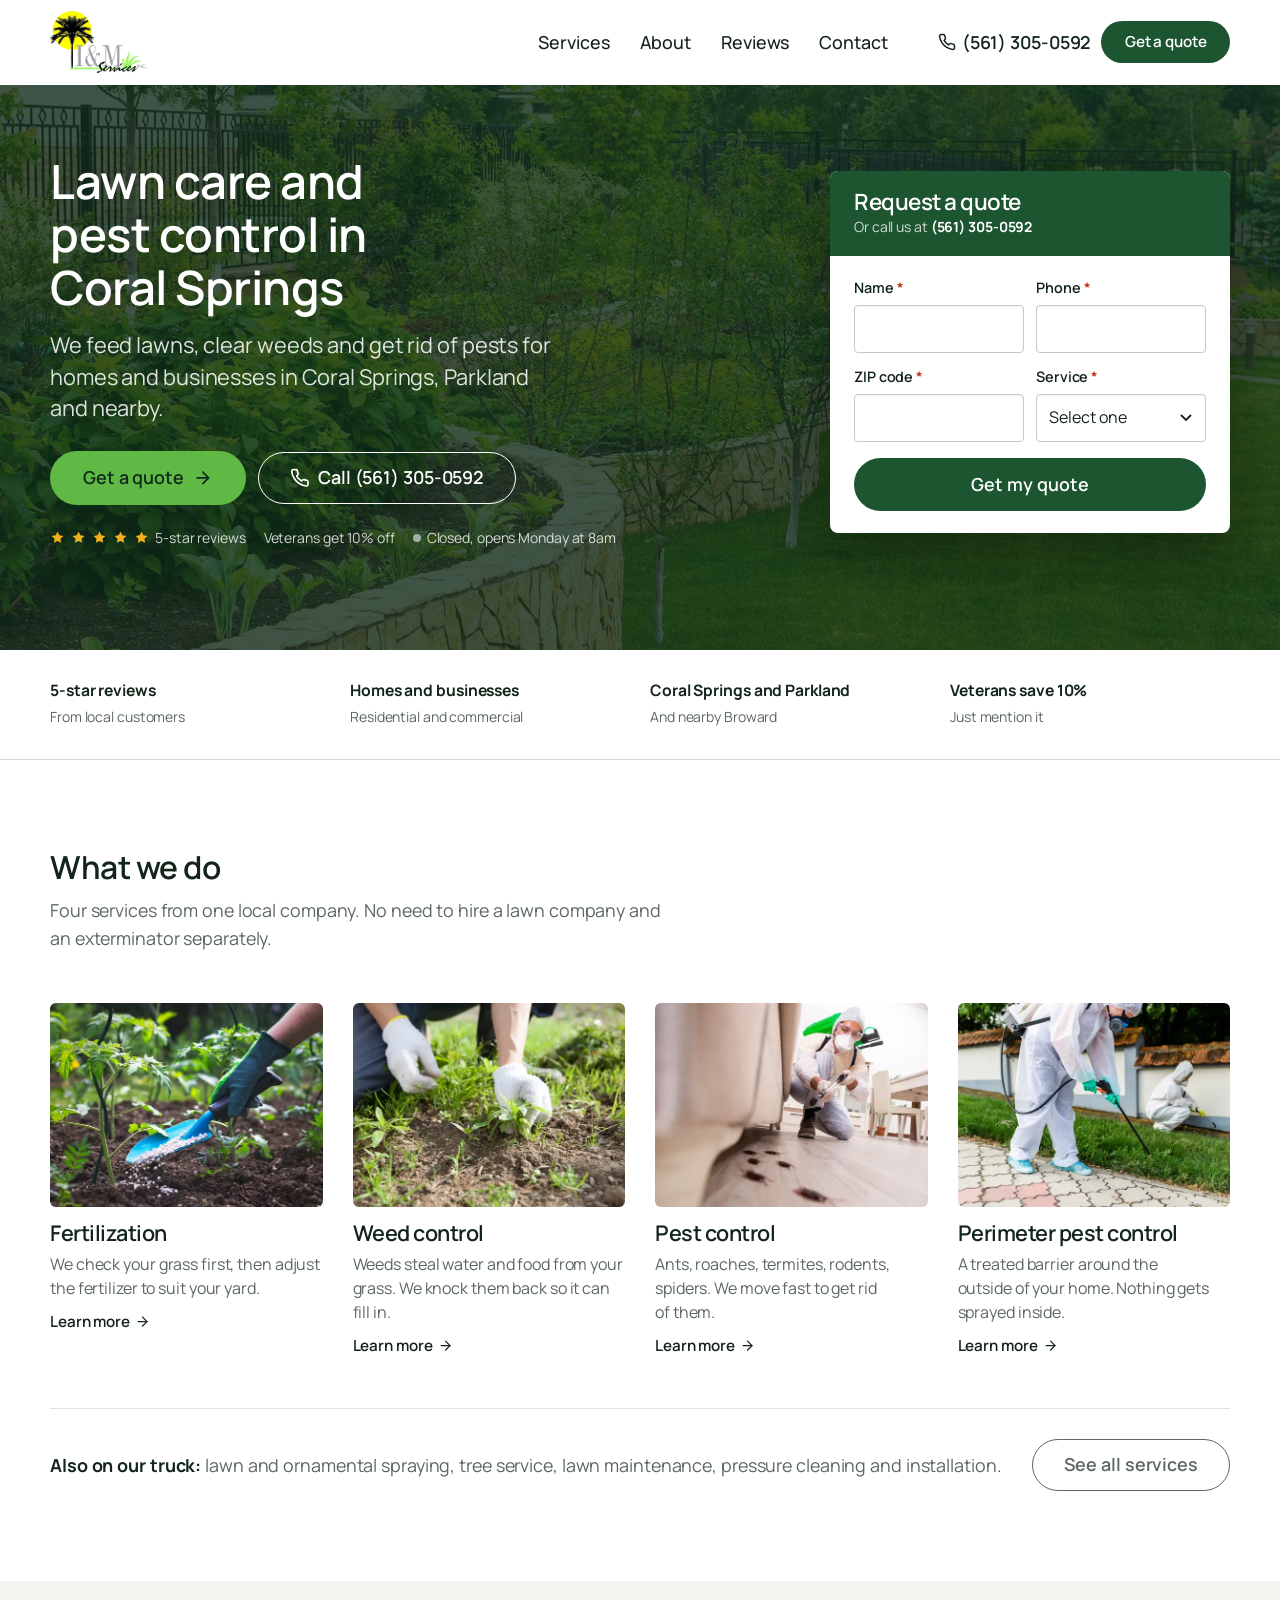
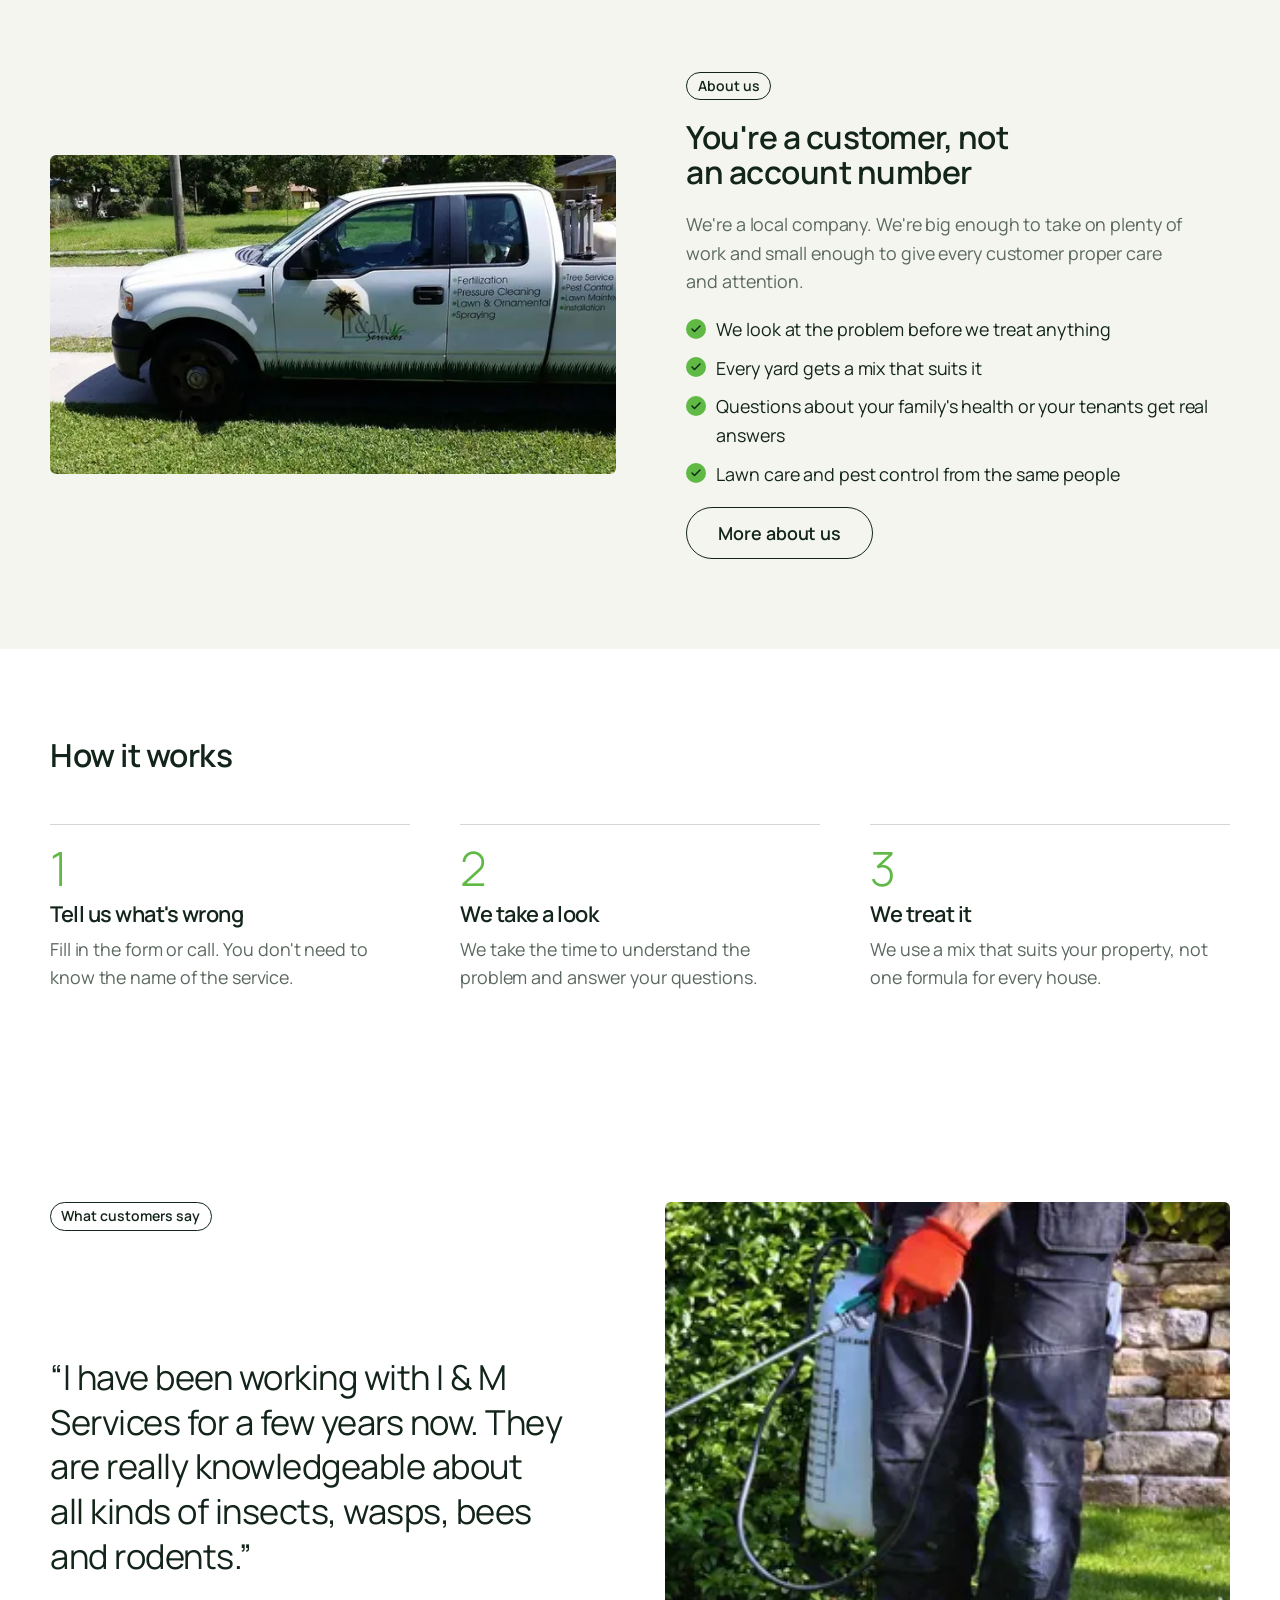
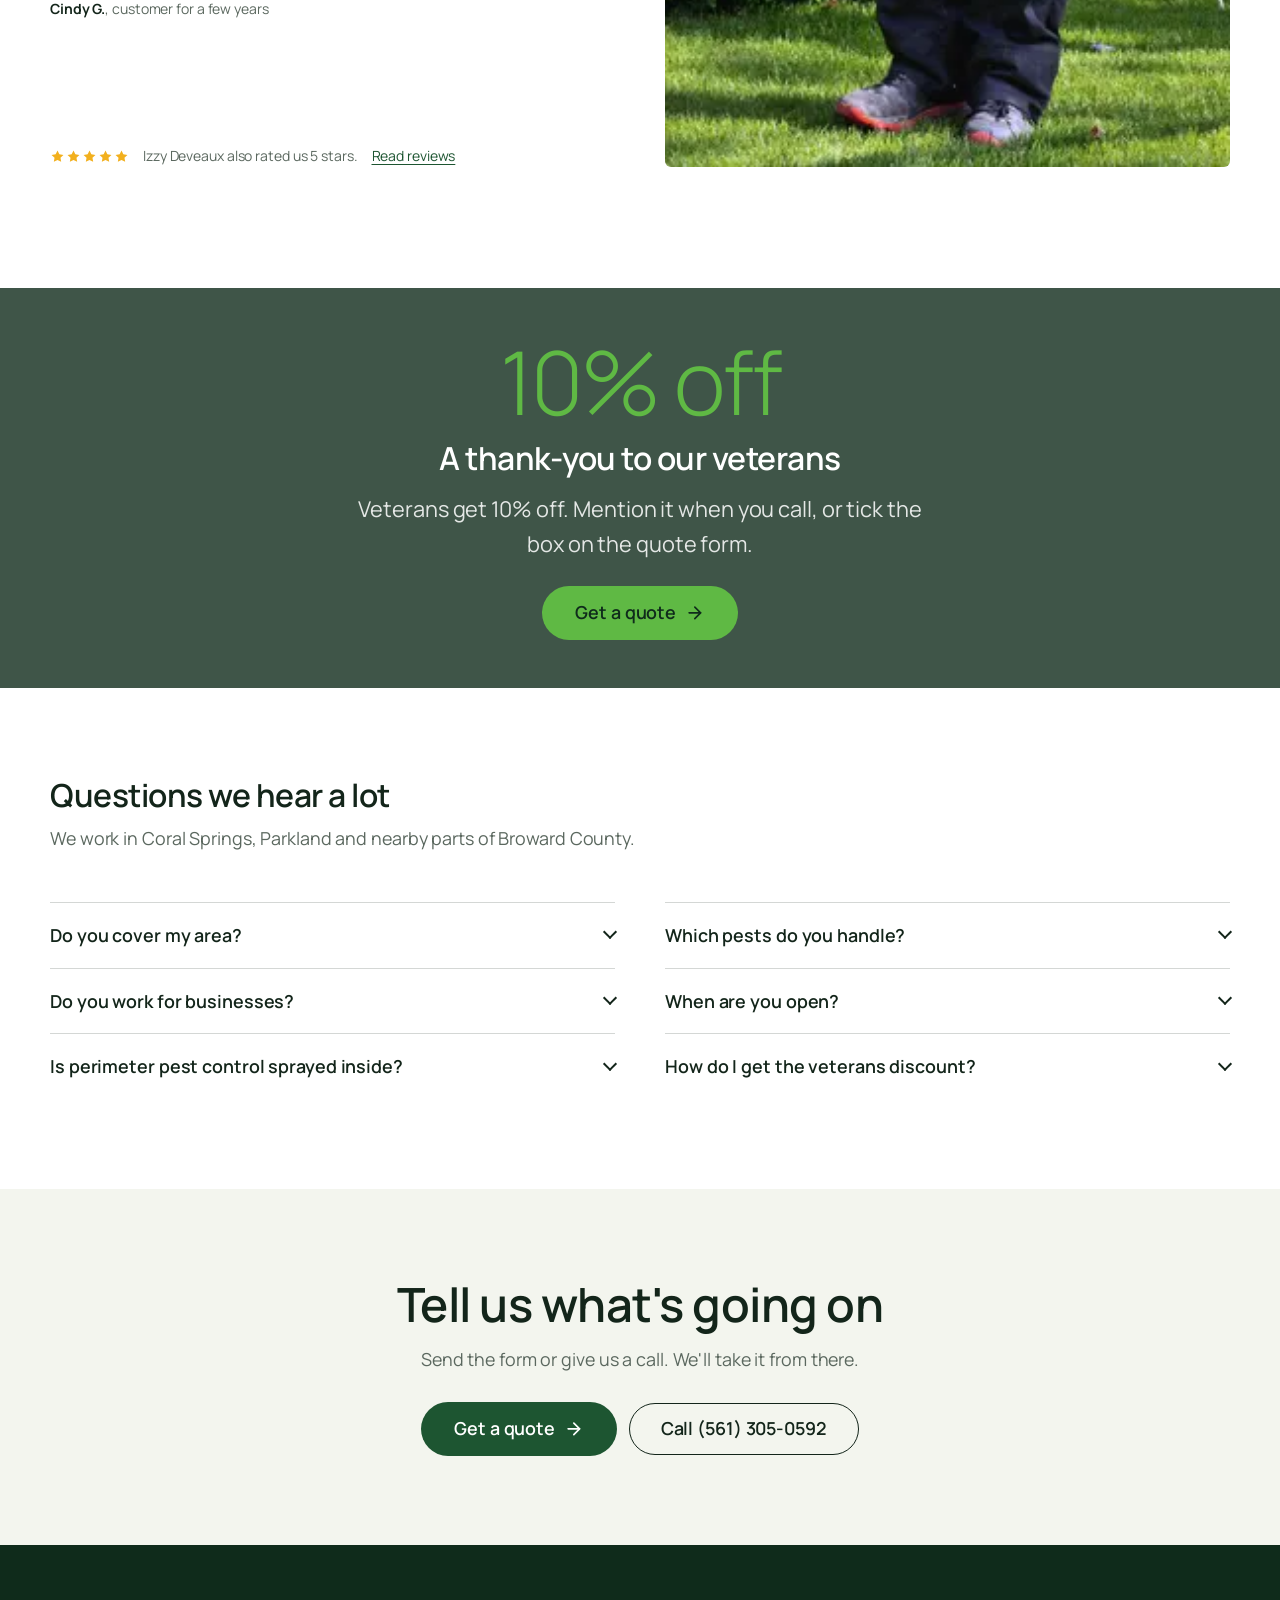
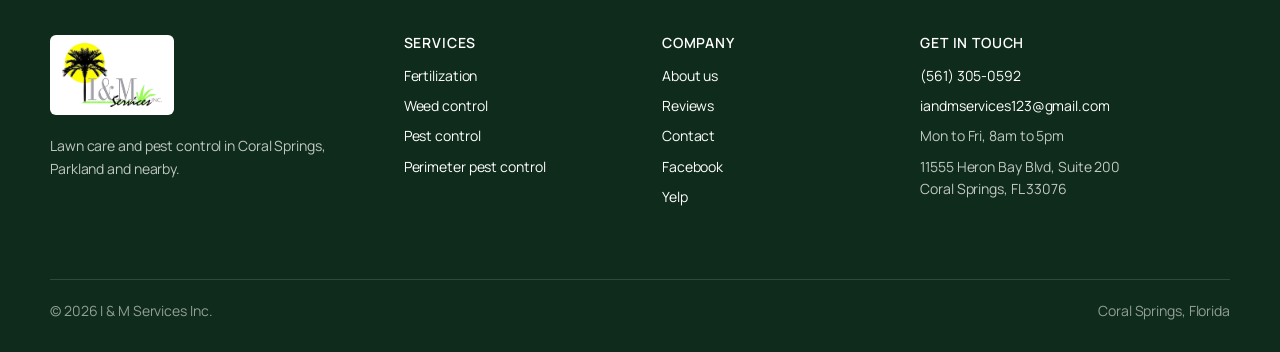
==== commit f2858339: "Rebuild on WordPress core blocks and Twenty Twenty-Five patterns Core block markup and official bloc" ====
--- a/index.html
+++ b/index.html
@@ -1,16 +1,16 @@
 <!doctype html>
-<html lang="en">
+<html lang="en-US">
 <head>
-<meta charset="utf-8">
+<meta charset="UTF-8">
 <meta name="viewport" content="width=device-width, initial-scale=1">
 <title>Lawn Care &amp; Pest Control in Coral Springs, FL | I&amp;M Services</title>
-<meta name="description" content="Fertilization, weed control and pest control for homes and businesses in Coral Springs, Parkland and Broward County. Veterans save 10%. Call (561) 305-0592.">
-<!-- Preview build. Remove this noindex line when the site goes live on iandmgreenlawns.com -->
+<meta name="description" content="Fertilization, weed control and pest control for homes and businesses in Coral Springs, Parkland and nearby. Veterans save 10%. Call (561) 305-0592.">
+<!-- Prototype preview. Remove this noindex line at launch. -->
 <meta name="robots" content="noindex, nofollow">
-<meta name="theme-color" content="#0a2215">
+<meta name="theme-color" content="#0f2b1b">
 <meta property="og:type" content="website">
 <meta property="og:title" content="Lawn Care &amp; Pest Control in Coral Springs, FL | I&amp;M Services">
-<meta property="og:description" content="Fertilization, weed control and pest control for homes and businesses in Coral Springs, Parkland and Broward County. Veterans save 10%. Call (561) 305-0592.">
+<meta property="og:description" content="Fertilization, weed control and pest control for homes and businesses in Coral Springs, Parkland and nearby. Veterans save 10%. Call (561) 305-0592.">
 <meta property="og:url" content="https://iandmgreenlawns.whitephoenixconsulting.com/">
 <meta property="og:image" content="https://iandmgreenlawns.whitephoenixconsulting.com/assets/img/og-image.jpg">
 <meta name="twitter:card" content="summary_large_image">
@@ -18,280 +18,199 @@
 <link rel="apple-touch-icon" href="assets/img/apple-touch-icon.png">
 <link rel="preconnect" href="https://fonts.googleapis.com">
 <link rel="preconnect" href="https://fonts.gstatic.com" crossorigin>
-<link rel="stylesheet" href="https://fonts.googleapis.com/css2?family=Archivo:wdth,wght@75..100,400..800&amp;display=swap">
-<link rel="stylesheet" href="assets/css/site.css">
-<link rel="preload" as="image" href="assets/img/hero-1280.webp" imagesrcset="assets/img/hero-800.webp 800w, assets/img/hero-1280.webp 1280w, assets/img/hero-1920.webp 1920w" imagesizes="100vw">
-<script type="application/ld+json">{"@context":"https://schema.org","@type":"LocalBusiness","name":"I & M Services Inc.","alternateName":"I&M Services","url":"https://www.iandmgreenlawns.com/","logo":"https://iandmgreenlawns.whitephoenixconsulting.com/assets/img/logo.png","image":"https://iandmgreenlawns.whitephoenixconsulting.com/assets/img/og-image.jpg","telephone":"+1-561-305-0592","email":"iandmservices123@gmail.com","address":{"@type":"PostalAddress","streetAddress":"11555 Heron Bay Blvd, Suite 200","addressLocality":"Coral Springs","addressRegion":"FL","postalCode":"33076","addressCountry":"US"},"areaServed":[{"@type":"City","name":"Coral Springs"},{"@type":"City","name":"Parkland"},{"@type":"AdministrativeArea","name":"Broward County"}],"openingHoursSpecification":[{"@type":"OpeningHoursSpecification","dayOfWeek":["Monday","Tuesday","Wednesday","Thursday","Friday"],"opens":"08:00","closes":"17:00"}],"sameAs":["https://www.facebook.com/iandmservices/","https://www.yelp.com/biz/i-and-m-services-palm-beach"],"hasOfferCatalog":{"@type":"OfferCatalog","name":"Lawn care and pest control","itemListElement":[{"@type":"Offer","itemOffered":{"@type":"Service","name":"Fertilization"}},{"@type":"Offer","itemOffered":{"@type":"Service","name":"Weed control"}},{"@type":"Offer","itemOffered":{"@type":"Service","name":"Pest control"}},{"@type":"Offer","itemOffered":{"@type":"Service","name":"Perimeter pest control"}}]}}</script>
+<link rel="stylesheet" href="https://fonts.googleapis.com/css2?family=Manrope:wght@300..800&amp;display=swap">
+<link rel="stylesheet" id="wp-block-library-css" href="assets/css/wp-blocks.css">
+<link rel="stylesheet" id="theme-style-css" href="assets/css/site.css">
+<script>document.documentElement.classList.add("js");</script>
+<script type="speculationrules">{"prerender": [{"source": "document", "where": {"and": [{"href_matches": "/*"}, {"not": {"href_matches": "/*\\?*"}}, {"not": {"selector_matches": "a[rel~=nofollow]"}}]}, "eagerness": "moderate"}]}</script>
+<link rel="preload" as="image" href="assets/img/hero-1280.webp" imagesrcset="assets/img/hero-800.webp 800w, assets/img/hero-1280.webp 1280w, assets/img/hero-1920.webp 1920w" imagesizes="100vw" fetchpriority="high">
+<script type="application/ld+json">{"@context":"https://schema.org","@type":"LocalBusiness","name":"I & M Services Inc.","alternateName":"I&M Services","url":"https://www.iandmgreenlawns.com/","logo":"https://iandmgreenlawns.whitephoenixconsulting.com/assets/img/logo.png","image":"https://iandmgreenlawns.whitephoenixconsulting.com/assets/img/og-image.jpg","telephone":"+1-561-305-0592","email":"iandmservices123@gmail.com","address":{"@type":"PostalAddress","streetAddress":"11555 Heron Bay Blvd, Suite 200","addressLocality":"Coral Springs","addressRegion":"FL","postalCode":"33076","addressCountry":"US"},"areaServed":[{"@type":"City","name":"Coral Springs"},{"@type":"City","name":"Parkland"},{"@type":"AdministrativeArea","name":"Broward County"}],"openingHoursSpecification":[{"@type":"OpeningHoursSpecification","dayOfWeek":["Monday","Tuesday","Wednesday","Thursday","Friday"],"opens":"08:00","closes":"17:00"}],"sameAs":["https://www.facebook.com/iandmservices/","https://www.yelp.com/biz/i-and-m-services-palm-beach"]}</script>
 <script src="assets/js/site.js" defer></script>
 </head>
-<body class="has-mobile-cta">
-<svg width="0" height="0" style="position:absolute" aria-hidden="true" focusable="false"><symbol id="i-phone" viewBox="0 0 24 24" fill="none" stroke="currentColor" stroke-width="2" stroke-linecap="round" stroke-linejoin="round"><path d="M22 16.92v3a2 2 0 0 1-2.18 2 19.79 19.79 0 0 1-8.63-3.07 19.5 19.5 0 0 1-6-6 19.79 19.79 0 0 1-3.07-8.67A2 2 0 0 1 4.11 2h3a2 2 0 0 1 2 1.72c.13.96.36 1.9.7 2.81a2 2 0 0 1-.45 2.11L8.09 9.91a16 16 0 0 0 6 6l1.27-1.27a2 2 0 0 1 2.11-.45c.91.34 1.85.57 2.81.7A2 2 0 0 1 22 16.92z"/></symbol><symbol id="i-arrow" viewBox="0 0 24 24" fill="none" stroke="currentColor" stroke-width="2" stroke-linecap="round" stroke-linejoin="round"><path d="M5 12h14"/><path d="m12 5 7 7-7 7"/></symbol><symbol id="i-arrow-left" viewBox="0 0 24 24" fill="none" stroke="currentColor" stroke-width="2" stroke-linecap="round" stroke-linejoin="round"><path d="M19 12H5"/><path d="m12 19-7-7 7-7"/></symbol><symbol id="i-check" viewBox="0 0 24 24" fill="none" stroke="currentColor" stroke-width="2" stroke-linecap="round" stroke-linejoin="round"><path d="M20 6 9 17l-5-5"/></symbol><symbol id="i-pin" viewBox="0 0 24 24" fill="none" stroke="currentColor" stroke-width="2" stroke-linecap="round" stroke-linejoin="round"><path d="M20 10c0 6-8 12-8 12s-8-6-8-12a8 8 0 0 1 16 0Z"/><circle cx="12" cy="10" r="3"/></symbol><symbol id="i-clock" viewBox="0 0 24 24" fill="none" stroke="currentColor" stroke-width="2" stroke-linecap="round" stroke-linejoin="round"><circle cx="12" cy="12" r="10"/><path d="M12 6v6l4 2"/></symbol><symbol id="i-mail" viewBox="0 0 24 24" fill="none" stroke="currentColor" stroke-width="2" stroke-linecap="round" stroke-linejoin="round"><rect x="2" y="4" width="20" height="16" rx="2"/><path d="m22 7-8.97 5.7a1.94 1.94 0 0 1-2.06 0L2 7"/></symbol><symbol id="i-menu" viewBox="0 0 24 24" fill="none" stroke="currentColor" stroke-width="2" stroke-linecap="round" stroke-linejoin="round"><path d="M4 6h16M4 12h16M4 18h16"/></symbol><symbol id="i-x" viewBox="0 0 24 24" fill="none" stroke="currentColor" stroke-width="2" stroke-linecap="round" stroke-linejoin="round"><path d="M18 6 6 18M6 6l12 12"/></symbol><symbol id="i-plus" viewBox="0 0 24 24" fill="none" stroke="currentColor" stroke-width="2" stroke-linecap="round" stroke-linejoin="round"><path d="M12 5v14M5 12h14"/></symbol><symbol id="i-sprout" viewBox="0 0 24 24" fill="none" stroke="currentColor" stroke-width="2" stroke-linecap="round" stroke-linejoin="round"><path d="M7 20h10"/><path d="M10 20c5.5-2.5.8-6.4 3-10"/><path d="M9.5 9.4c1.1.8 1.8 2.2 2.3 3.7-2 .4-3.5.4-4.8-.3-1.2-.6-2.3-1.9-3-4.2 2.8-.5 4.4 0 5.5.8z"/><path d="M14.1 6a7 7 0 0 0-1.1 4c1.9-.1 3.3-.6 4.3-1.4 1-1 1.6-2.3 1.7-4.6-2.7.1-4 1-4.9 2z"/></symbol><symbol id="i-leaf" viewBox="0 0 24 24" fill="none" stroke="currentColor" stroke-width="2" stroke-linecap="round" stroke-linejoin="round"><path d="M11 20A7 7 0 0 1 9.8 6.1C15.5 5 17 4.48 19 2c1 2 2 4.18 2 8 0 5.5-4.78 10-10 10Z"/><path d="M2 21c0-3 1.85-5.36 5.08-6C9.5 14.52 12 13 13 12"/></symbol><symbol id="i-bug" viewBox="0 0 24 24" fill="none" stroke="currentColor" stroke-width="2" stroke-linecap="round" stroke-linejoin="round"><path d="m8 2 1.88 1.88"/><path d="M14.12 3.88 16 2"/><path d="M9 7.13v-1a3 3 0 1 1 6 0v1"/><path d="M12 20c-3.3 0-6-2.7-6-6v-3a4 4 0 0 1 4-4h4a4 4 0 0 1 4 4v3c0 3.3-2.7 6-6 6"/><path d="M12 20v-9"/><path d="M6.53 9C4.6 8.8 3 7.1 3 5"/><path d="M6 13H2"/><path d="M3 21c0-2.1 1.7-3.9 3.8-4"/><path d="M20.97 5c0 2.1-1.6 3.8-3.5 4"/><path d="M22 13h-4"/><path d="M17.2 17c2.1.1 3.8 1.9 3.8 4"/></symbol><symbol id="i-shield" viewBox="0 0 24 24" fill="none" stroke="currentColor" stroke-width="2" stroke-linecap="round" stroke-linejoin="round"><path d="M20 13c0 5-3.5 7.5-7.66 8.95a1 1 0 0 1-.67-.01C7.5 20.5 4 18 4 13V6a1 1 0 0 1 1-1c2 0 4.5-1.2 6.24-2.72a1.17 1.17 0 0 1 1.52 0C14.51 3.81 17 5 19 5a1 1 0 0 1 1 1z"/><path d="m9 12 2 2 4-4"/></symbol><symbol id="i-home" viewBox="0 0 24 24" fill="none" stroke="currentColor" stroke-width="2" stroke-linecap="round" stroke-linejoin="round"><path d="M3 10.5 12 3l9 7.5"/><path d="M5 9.5V20a1 1 0 0 0 1 1h4v-6h4v6h4a1 1 0 0 0 1-1V9.5"/></symbol><symbol id="i-building" viewBox="0 0 24 24" fill="none" stroke="currentColor" stroke-width="2" stroke-linecap="round" stroke-linejoin="round"><rect x="4" y="2" width="16" height="20" rx="2"/><path d="M9 22v-4h6v4"/><path d="M8 6h.01M16 6h.01M12 6h.01M12 10h.01M12 14h.01M16 10h.01M16 14h.01M8 10h.01M8 14h.01"/></symbol><symbol id="i-flag" viewBox="0 0 24 24" fill="none" stroke="currentColor" stroke-width="2" stroke-linecap="round" stroke-linejoin="round"><path d="M4 15s1-1 4-1 5 2 8 2 4-1 4-1V3s-1 1-4 1-5-2-8-2-4 1-4 1z"/><path d="M4 22v-7"/></symbol><symbol id="i-users" viewBox="0 0 24 24" fill="none" stroke="currentColor" stroke-width="2" stroke-linecap="round" stroke-linejoin="round"><path d="M16 21v-2a4 4 0 0 0-4-4H6a4 4 0 0 0-4 4v2"/><circle cx="9" cy="7" r="4"/><path d="M22 21v-2a4 4 0 0 0-3-3.87"/><path d="M16 3.13a4 4 0 0 1 0 7.75"/></symbol><symbol id="i-search" viewBox="0 0 24 24" fill="none" stroke="currentColor" stroke-width="2" stroke-linecap="round" stroke-linejoin="round"><circle cx="11" cy="11" r="8"/><path d="m21 21-4.3-4.3"/></symbol><symbol id="i-flask" viewBox="0 0 24 24" fill="none" stroke="currentColor" stroke-width="2" stroke-linecap="round" stroke-linejoin="round"><path d="M10 2v7.53a2 2 0 0 1-.21.9L4.72 20.55a1 1 0 0 0 .9 1.45h12.76a1 1 0 0 0 .9-1.45l-5.07-10.12a2 2 0 0 1-.21-.9V2"/><path d="M8.5 2h7"/><path d="M7 16h10"/></symbol><symbol id="i-help" viewBox="0 0 24 24" fill="none" stroke="currentColor" stroke-width="2" stroke-linecap="round" stroke-linejoin="round"><circle cx="12" cy="12" r="10"/><path d="M9.09 9a3 3 0 0 1 5.83 1c0 2-3 3-3 3"/><path d="M12 17h.01"/></symbol><symbol id="i-chat" viewBox="0 0 24 24" fill="none" stroke="currentColor" stroke-width="2" stroke-linecap="round" stroke-linejoin="round"><path d="M7.9 20A9 9 0 1 0 4 16.1L2 22Z"/></symbol><symbol id="i-truck" viewBox="0 0 24 24" fill="none" stroke="currentColor" stroke-width="2" stroke-linecap="round" stroke-linejoin="round"><path d="M14 18V6a2 2 0 0 0-2-2H4a2 2 0 0 0-2 2v11a1 1 0 0 0 1 1h2"/><path d="M15 18H9"/><path d="M19 18h2a1 1 0 0 0 1-1v-3.65a1 1 0 0 0-.22-.62l-3.48-4.35A1 1 0 0 0 17.52 8H14"/><circle cx="17" cy="18" r="2"/><circle cx="7" cy="18" r="2"/></symbol><symbol id="i-tree" viewBox="0 0 24 24" fill="none" stroke="currentColor" stroke-width="2" stroke-linecap="round" stroke-linejoin="round"><path d="M12 22v-6"/><path d="M12 16H6.5a3.5 3.5 0 0 1-1-6.86A5 5 0 0 1 12 3a5 5 0 0 1 6.5 6.14 3.5 3.5 0 0 1-1 6.86Z"/></symbol><symbol id="i-droplets" viewBox="0 0 24 24" fill="none" stroke="currentColor" stroke-width="2" stroke-linecap="round" stroke-linejoin="round"><path d="M7 16.3c2.2 0 4-1.83 4-4.05 0-1.16-.57-2.26-1.71-3.19S7.29 6.75 7 5.3c-.29 1.45-1.14 2.84-2.29 3.76S3 11.1 3 12.25c0 2.22 1.8 4.05 4 4.05z"/><path d="M12.56 6.6A10.97 10.97 0 0 0 14 3.02c.5 2.5 2 4.9 4 6.5s3 3.5 3 5.5a6.98 6.98 0 0 1-11.91 4.97"/></symbol><symbol id="i-scissors" viewBox="0 0 24 24" fill="none" stroke="currentColor" stroke-width="2" stroke-linecap="round" stroke-linejoin="round"><circle cx="6" cy="6" r="3"/><path d="M8.12 8.12 12 12"/><path d="M20 4 8.12 15.88"/><circle cx="6" cy="18" r="3"/><path d="M14.8 14.8 20 20"/></symbol><symbol id="i-spray" viewBox="0 0 24 24" fill="none" stroke="currentColor" stroke-width="2" stroke-linecap="round" stroke-linejoin="round"><path d="M3 3h.01M7 5h.01M11 7h.01M3 7h.01M7 9h.01M3 11h.01"/><rect x="15" y="5" width="4" height="4"/><path d="m19 9 2 2v10c0 .6-.4 1-1 1h-6c-.6 0-1-.4-1-1V11l2-2"/><path d="m13 14 8-2"/><path d="m13 19 8-2"/></symbol><symbol id="i-shovel" viewBox="0 0 24 24" fill="none" stroke="currentColor" stroke-width="2" stroke-linecap="round" stroke-linejoin="round"><path d="M2 22v-5l5-5 5 5-5 5z"/><path d="M9.5 14.5 16 8"/><path d="m17 2 5 5-.5.5a3.53 3.53 0 0 1-5 0s0 0 0 0a3.53 3.53 0 0 1 0-5L17 2"/></symbol><symbol id="i-external" viewBox="0 0 24 24" fill="none" stroke="currentColor" stroke-width="2" stroke-linecap="round" stroke-linejoin="round"><path d="M15 3h6v6"/><path d="M10 14 21 3"/><path d="M18 13v6a2 2 0 0 1-2 2H5a2 2 0 0 1-2-2V8a2 2 0 0 1 2-2h6"/></symbol><symbol id="i-heart" viewBox="0 0 24 24" fill="none" stroke="currentColor" stroke-width="2" stroke-linecap="round" stroke-linejoin="round"><path d="M19 14c1.49-1.46 3-3.21 3-5.5A5.5 5.5 0 0 0 16.5 3c-1.76 0-3 .5-4.5 2-1.5-1.5-2.74-2-4.5-2A5.5 5.5 0 0 0 2 8.5c0 2.3 1.5 4.05 3 5.5l7 7Z"/></symbol><symbol id="i-star" viewBox="0 0 24 24"><path fill="currentColor" d="M12 2.5l2.94 5.96 6.56.95-4.75 4.63 1.12 6.54L12 17.5l-5.87 3.08 1.12-6.54L2.5 9.41l6.56-.95z"/></symbol><symbol id="i-quote" viewBox="0 0 48 48"><path fill="currentColor" d="M20 10C10.6 12.4 5 19.6 5 28.6V38h14V24h-7c.4-4.7 3.6-8.3 9-9.8zm22 0c-9.4 2.4-15 9.6-15 18.6V38h14V24h-7c.4-4.7 3.6-8.3 9-9.8z"/></symbol></svg>
-<a class="skip-link" href="#main">Skip to content</a>
-<div class="topbar">
-  <div class="container">
-    <p><strong>Veterans save 10%.</strong> Just mention it when you book.</p>
-    <div class="topbar__hours" data-hours-status><span class="status-dot"></span><span data-hours-text>Mon to Fri, 8am to 5pm</span><span aria-hidden="true">&middot;</span><a href="tel:+15613050592">(561) 305-0592</a></div>
-  </div>
-</div>
-<header class="site-header">
-  <div class="container">
-    <a class="brand" href="./" aria-label="I&amp;M Services home"><img src="assets/img/logo.webp" width="251" height="160" alt="I&amp;M Services Inc."></a>
-    <nav class="site-nav" aria-label="Main"><ul><li><a href="services/">Services</a></li><li><a href="about-us/">About</a></li><li><a href="reviews/">Reviews</a></li><li><a href="contact-us/">Contact</a></li></ul></nav>
-    <div class="header-actions">
-      <a class="header-phone" href="tel:+15613050592"><span class="icon-wrap"><svg class="icon" aria-hidden="true"><use href="#i-phone"/></svg></span><span><small>Call us, Mon to Fri</small><strong class="num">(561) 305-0592</strong></span></a>
-      <a class="icon-btn call-icon-btn" href="tel:+15613050592" aria-label="Call (561) 305-0592"><svg class="icon" aria-hidden="true"><use href="#i-phone"/></svg></a>
-      <a class="btn btn--primary btn--sm header-cta" href="quote/">Get a quote</a>
-      <button class="icon-btn nav-toggle" type="button" aria-expanded="false" aria-controls="mobile-nav" aria-label="Open menu"><svg class="icon" aria-hidden="true"><use href="#i-menu"/></svg></button>
-    </div>
-  </div>
-  <div class="mobile-nav" id="mobile-nav" hidden>
-    <div class="container">
-      <ul><li><a href="" aria-current="page">Home<svg class="icon" aria-hidden="true"><use href="#i-arrow"/></svg></a></li><li><a href="services/">Services<svg class="icon" aria-hidden="true"><use href="#i-arrow"/></svg></a></li><li><a href="about-us/">About<svg class="icon" aria-hidden="true"><use href="#i-arrow"/></svg></a></li><li><a href="reviews/">Reviews<svg class="icon" aria-hidden="true"><use href="#i-arrow"/></svg></a></li><li><a href="contact-us/">Contact<svg class="icon" aria-hidden="true"><use href="#i-arrow"/></svg></a></li></ul>
-      <a class="btn btn--primary btn--block" href="quote/">Get a quote</a>
-      <a class="btn btn--outline btn--block" href="tel:+15613050592" style="margin-top:10px"><svg class="icon" aria-hidden="true"><use href="#i-phone"/></svg> Call (561) 305-0592</a>
-    </div>
+<body class="home page has-mobile-actions">
+<div class="wp-site-blocks">
+<a class="skip-link screen-reader-text" href="#wp--skip-link--target">Skip to content</a>
+<header class="wp-block-template-part site-header has-global-padding">
+  <div class="site-header__inner">
+    <div class="wp-block-site-logo"><a href="./" rel="home" aria-label="I&amp;M Services, home"><img src="assets/img/logo.webp" width="251" height="160" alt="I&amp;M Services Inc."></a></div>
+    <nav class="wp-block-navigation" aria-label="Main"><ul class="wp-block-navigation__container"><li class="wp-block-navigation-item"><a class="wp-block-navigation-item__content" href="services/">Services</a></li><li class="wp-block-navigation-item"><a class="wp-block-navigation-item__content" href="about-us/">About</a></li><li class="wp-block-navigation-item"><a class="wp-block-navigation-item__content" href="reviews/">Reviews</a></li><li class="wp-block-navigation-item"><a class="wp-block-navigation-item__content" href="contact-us/">Contact</a></li></ul></nav>
+    <div class="header-tools">
+      <a class="header-phone" href="tel:+15613050592"><svg width="18" height="18" xmlns="http://www.w3.org/2000/svg" viewBox="0 0 24 24" fill="none" stroke="currentColor" stroke-width="2" stroke-linecap="round" stroke-linejoin="round" aria-hidden="true" focusable="false"><path d="M22 16.92v3a2 2 0 0 1-2.18 2 19.79 19.79 0 0 1-8.63-3.07 19.5 19.5 0 0 1-6-6 19.79 19.79 0 0 1-3.07-8.67A2 2 0 0 1 4.11 2h3a2 2 0 0 1 2 1.72c.13.96.36 1.9.7 2.81a2 2 0 0 1-.45 2.11L8.09 9.91a16 16 0 0 0 6 6l1.27-1.27a2 2 0 0 1 2.11-.45c.91.34 1.85.57 2.81.7A2 2 0 0 1 22 16.92z"/></svg>(561) 305-0592</a>
+      <a class="icon-button header-call" href="tel:+15613050592" aria-label="Call (561) 305-0592"><svg xmlns="http://www.w3.org/2000/svg" viewBox="0 0 24 24" fill="none" stroke="currentColor" stroke-width="2" stroke-linecap="round" stroke-linejoin="round" aria-hidden="true" focusable="false"><path d="M22 16.92v3a2 2 0 0 1-2.18 2 19.79 19.79 0 0 1-8.63-3.07 19.5 19.5 0 0 1-6-6 19.79 19.79 0 0 1-3.07-8.67A2 2 0 0 1 4.11 2h3a2 2 0 0 1 2 1.72c.13.96.36 1.9.7 2.81a2 2 0 0 1-.45 2.11L8.09 9.91a16 16 0 0 0 6 6l1.27-1.27a2 2 0 0 1 2.11-.45c.91.34 1.85.57 2.81.7A2 2 0 0 1 22 16.92z"/></svg></a>
+      <div class="wp-block-button header-quote"><a class="wp-block-button__link wp-element-button" href="quote/">Get a quote</a></div>
+      <button class="wp-block-navigation__responsive-container-open icon-button" type="button" aria-haspopup="dialog" aria-expanded="false" aria-label="Open menu"><svg xmlns="http://www.w3.org/2000/svg" viewBox="0 0 24 24" aria-hidden="true" focusable="false"><path fill="currentColor" d="M5 5v1.5h14V5H5zm0 7.8h14v-1.5H5v1.5zM5 19h14v-1.5H5V19z"/></svg></button>
+    </div>
+  </div>
+  <div class="wp-block-navigation__responsive-container" role="dialog" aria-modal="true" aria-label="Menu">
+    <button class="wp-block-navigation__responsive-container-close icon-button" type="button" aria-label="Close menu"><svg xmlns="http://www.w3.org/2000/svg" viewBox="0 0 24 24" aria-hidden="true" focusable="false"><path fill="currentColor" d="m13.06 12 6.47-6.47-1.06-1.06L12 10.94 5.53 4.47 4.47 5.53 10.94 12l-6.47 6.47 1.06 1.06L12 13.06l6.47 6.47 1.06-1.06L13.06 12Z"/></svg></button>
+    <ul><li><a href="" aria-current="page">Home</a></li><li><a href="services/">Services</a></li><li><a href="about-us/">About</a></li><li><a href="reviews/">Reviews</a></li><li><a href="contact-us/">Contact</a></li></ul>
+    <div class="wp-block-buttons is-layout-flex"><div class="wp-block-button"><a class="wp-block-button__link wp-element-button" href="quote/">Get a quote</a></div><div class="wp-block-button is-style-outline"><a class="wp-block-button__link wp-element-button" href="tel:+15613050592">Call (561) 305-0592</a></div></div>
   </div>
 </header>
-<main id="main">
-
-<section class="hero" aria-labelledby="hero-title">
-  <div class="hero__media"><img src="assets/img/hero-1280.webp" srcset="assets/img/hero-800.webp 800w, assets/img/hero-1280.webp 1280w, assets/img/hero-1920.webp 1920w" sizes="100vw" width="1920" height="995" alt="" fetchpriority="high" decoding="async"></div>
-  <div class="container">
-    <div>
-      <span class="eyebrow">Lawn care &amp; pest control in Coral Springs</span>
-      <h1 id="hero-title">Greener grass. Fewer weeds. <span>Bugs kept outside.</span></h1>
-      <p class="lede">Fertilization, weed control and pest control for homes and businesses in Coral Springs, Parkland and across Broward County. Every yard gets a treatment made for it, not one mix for the whole street.</p>
-      <ul class="hero__points">
-        <li><svg class="icon" aria-hidden="true"><use href="#i-check"/></svg>One local company for your lawn and your pest problems</li>
-        <li><svg class="icon" aria-hidden="true"><use href="#i-check"/></svg>We take the time to look properly and answer your questions</li>
-        <li><svg class="icon" aria-hidden="true"><use href="#i-check"/></svg>Veterans save 10% on service</li>
+<main class="wp-block-group" id="wp--skip-link--target">
+
+<div class="wp-block-cover alignfull hero-cover">
+  <img class="wp-block-cover__image-background" src="assets/img/hero-1280.webp" srcset="assets/img/hero-800.webp 800w, assets/img/hero-1280.webp 1280w, assets/img/hero-1920.webp 1920w" sizes="100vw" width="1920" height="995" alt="" fetchpriority="high" decoding="async" data-object-fit="cover">
+  <span aria-hidden="true" class="wp-block-cover__background has-background-dim-80 has-background-dim" style="background-color:#0f2b1b"></span>
+  <div class="wp-block-cover__inner-container">
+    <div class="wp-block-columns is-layout-flex">
+      <div class="wp-block-column">
+        <h1 class="wp-block-heading">Lawn care and pest control in Coral Springs</h1>
+        <p class="hero-lede">We feed lawns, clear weeds and get rid of pests for homes and businesses in Coral Springs, Parkland and nearby.</p>
+        <div data-hero-cta><div class="wp-block-buttons is-layout-flex"><div class="wp-block-button is-style-lawn"><a class="wp-block-button__link wp-element-button" href="quote/">Get a quote<svg xmlns="http://www.w3.org/2000/svg" viewBox="0 0 24 24" fill="none" stroke="currentColor" stroke-width="2" stroke-linecap="round" stroke-linejoin="round" aria-hidden="true" focusable="false"><path d="M5 12h14"/><path d="m12 5 7 7-7 7"/></svg></a></div><div class="wp-block-button is-style-outline"><a class="wp-block-button__link wp-element-button" href="tel:+15613050592"><svg xmlns="http://www.w3.org/2000/svg" viewBox="0 0 24 24" fill="none" stroke="currentColor" stroke-width="2" stroke-linecap="round" stroke-linejoin="round" aria-hidden="true" focusable="false"><path d="M22 16.92v3a2 2 0 0 1-2.18 2 19.79 19.79 0 0 1-8.63-3.07 19.5 19.5 0 0 1-6-6 19.79 19.79 0 0 1-3.07-8.67A2 2 0 0 1 4.11 2h3a2 2 0 0 1 2 1.72c.13.96.36 1.9.7 2.81a2 2 0 0 1-.45 2.11L8.09 9.91a16 16 0 0 0 6 6l1.27-1.27a2 2 0 0 1 2.11-.45c.91.34 1.85.57 2.81.7A2 2 0 0 1 22 16.92z"/></svg>Call (561) 305-0592</a></div></div></div>
+        <p class="hero-meta"><span><span class="stars" role="img" aria-label="5 out of 5 stars"><svg xmlns="http://www.w3.org/2000/svg" viewBox="0 0 24 24" aria-hidden="true" focusable="false"><path fill="currentColor" d="M12 2.5l2.94 5.96 6.56.95-4.75 4.63 1.12 6.54L12 17.5l-5.87 3.08 1.12-6.54L2.5 9.41l6.56-.95z"/></svg><svg xmlns="http://www.w3.org/2000/svg" viewBox="0 0 24 24" aria-hidden="true" focusable="false"><path fill="currentColor" d="M12 2.5l2.94 5.96 6.56.95-4.75 4.63 1.12 6.54L12 17.5l-5.87 3.08 1.12-6.54L2.5 9.41l6.56-.95z"/></svg><svg xmlns="http://www.w3.org/2000/svg" viewBox="0 0 24 24" aria-hidden="true" focusable="false"><path fill="currentColor" d="M12 2.5l2.94 5.96 6.56.95-4.75 4.63 1.12 6.54L12 17.5l-5.87 3.08 1.12-6.54L2.5 9.41l6.56-.95z"/></svg><svg xmlns="http://www.w3.org/2000/svg" viewBox="0 0 24 24" aria-hidden="true" focusable="false"><path fill="currentColor" d="M12 2.5l2.94 5.96 6.56.95-4.75 4.63 1.12 6.54L12 17.5l-5.87 3.08 1.12-6.54L2.5 9.41l6.56-.95z"/></svg><svg xmlns="http://www.w3.org/2000/svg" viewBox="0 0 24 24" aria-hidden="true" focusable="false"><path fill="currentColor" d="M12 2.5l2.94 5.96 6.56.95-4.75 4.63 1.12 6.54L12 17.5l-5.87 3.08 1.12-6.54L2.5 9.41l6.56-.95z"/></svg></span> 5-star reviews</span><span>Veterans get 10% off</span><span data-hours-status><span class="status-dot"></span><span data-hours-text>Mon to Fri, 8am to 5pm</span></span></p>
+      </div>
+      <div class="wp-block-column hero-form-col">
+        <div class="quote-box">
+          <div class="quote-box__head"><h2 class="wp-block-heading">Request a quote</h2><p>Or call us at <a href="tel:+15613050592">(561) 305-0592</a></p></div>
+          <div class="gform_wrapper">
+            <div class="gform_validation_errors" role="alert" hidden>There was a problem with your submission. Please review the fields below.</div>
+            <form method="post" novalidate>
+              <div class="gform_fields">
+                <div class="gfield gfield--width-half stack-sm "><label class="gfield_label" for="h-name">Name<span class="gfield_required" aria-hidden="true">*</span></label><div class="ginput_container"><input id="h-name" name="name" type="text" autocomplete="name" required></div><div class="validation_message" aria-live="polite"></div></div>
+                <div class="gfield gfield--width-half stack-sm "><label class="gfield_label" for="h-phone">Phone<span class="gfield_required" aria-hidden="true">*</span></label><div class="ginput_container"><input id="h-phone" name="phone" type="tel" autocomplete="tel" required></div><div class="validation_message" aria-live="polite"></div></div>
+                <div class="gfield gfield--width-half stack-sm "><label class="gfield_label" for="h-zip">ZIP code<span class="gfield_required" aria-hidden="true">*</span></label><div class="ginput_container"><input id="h-zip" name="zip" type="text" inputmode="numeric" maxlength="5" autocomplete="postal-code" required></div><div class="validation_message" aria-live="polite"></div></div>
+                <div class="gfield gfield--width-half stack-sm "><label class="gfield_label" for="h-service">Service<span class="gfield_required" aria-hidden="true">*</span></label><div class="ginput_container"><select id="h-service" name="service" required><option value="">Select one</option><option value="fertilization">Fertilization</option><option value="weed-control">Weed control</option><option value="pest-control">Pest control</option><option value="perimeter-pest-control">Perimeter pest control</option><option value="something-else">Something else</option><option value="not-sure">Not sure yet</option></select></div><div class="validation_message" aria-live="polite"></div></div>
+              </div>
+              <div class="gform_footer"><button class="wp-element-button" type="submit">Get my quote</button></div>
+            </form>
+            <div class="gform_confirmation_wrapper" hidden><div class="gform_confirmation_message" role="status"><h3 class="wp-block-heading">Thanks<span data-first-name></span>! We got your request.</h3><p>We'll get back to you as soon as possible. Need us sooner? Call <a href="tel:+15613050592">(561) 305-0592</a>.</p></div></div>
+          </div>
+        </div>
+      </div>
+    </div>
+  </div>
+</div>
+
+<section class="wp-block-group alignfull trust-row has-global-padding" aria-label="Why customers pick us">
+  <div class="wp-block-group is-layout-grid columns-4">
+    <p class="trust-item"><strong>5-star reviews</strong><span>From local customers</span></p>
+    <p class="trust-item"><strong>Homes and businesses</strong><span>Residential and commercial</span></p>
+    <p class="trust-item"><strong>Coral Springs and Parkland</strong><span>And nearby Broward</span></p>
+    <p class="trust-item"><strong>Veterans save 10%</strong><span>Just mention it</span></p>
+  </div>
+</section>
+
+<section class="wp-block-group alignfull section has-global-padding" aria-labelledby="services-title">
+  <div class="wide">
+    <div class="section-head wp-reveal">
+      <h2 class="wp-block-heading" id="services-title">What we do</h2>
+      <p>Four services from one local company. No need to hire a lawn company and an exterminator separately.</p>
+    </div>
+    <div class="wp-block-group is-layout-grid columns-4"><div class="wp-block-group service-card wp-reveal">
+  <a href="services/#fertilization">
+    <figure class="wp-block-image size-large"><img src="assets/img/fertilization-1000.webp" srcset="assets/img/fertilization-640.webp 640w, assets/img/fertilization-1000.webp 1000w, assets/img/fertilization-1400.webp 1400w" sizes="(min-width: 782px) 25vw, 50vw" width="1400" height="935" alt="Fertilizer granules being spread from a hand trowel" loading="lazy" decoding="async"></figure>
+    <h3 class="wp-block-heading">Fertilization</h3>
+    <p>We check your grass first, then adjust the fertilizer to suit your yard.</p>
+    <span class="more-link">Learn more <svg xmlns="http://www.w3.org/2000/svg" viewBox="0 0 24 24" fill="none" stroke="currentColor" stroke-width="2" stroke-linecap="round" stroke-linejoin="round" aria-hidden="true" focusable="false"><path d="M5 12h14"/><path d="m12 5 7 7-7 7"/></svg></span>
+  </a>
+</div><div class="wp-block-group service-card wp-reveal" style="--reveal-delay:0.08s">
+  <a href="services/#weed-control">
+    <figure class="wp-block-image size-large"><img src="assets/img/weed-control-1000.webp" srcset="assets/img/weed-control-640.webp 640w, assets/img/weed-control-1000.webp 1000w, assets/img/weed-control-1400.webp 1400w" sizes="(min-width: 782px) 25vw, 50vw" width="1400" height="933" alt="Gloved hands pulling weeds from a lawn" loading="lazy" decoding="async"></figure>
+    <h3 class="wp-block-heading">Weed control</h3>
+    <p>Weeds steal water and food from your grass. We knock them back so it can fill in.</p>
+    <span class="more-link">Learn more <svg xmlns="http://www.w3.org/2000/svg" viewBox="0 0 24 24" fill="none" stroke="currentColor" stroke-width="2" stroke-linecap="round" stroke-linejoin="round" aria-hidden="true" focusable="false"><path d="M5 12h14"/><path d="m12 5 7 7-7 7"/></svg></span>
+  </a>
+</div><div class="wp-block-group service-card wp-reveal" style="--reveal-delay:0.16s">
+  <a href="services/#pest-control">
+    <figure class="wp-block-image size-large"><img src="assets/img/pest-control-1000.webp" srcset="assets/img/pest-control-640.webp 640w, assets/img/pest-control-1000.webp 1000w, assets/img/pest-control-1400.webp 1400w" sizes="(min-width: 782px) 25vw, 50vw" width="1400" height="935" alt="Technician treating a floor for cockroaches" loading="lazy" decoding="async"></figure>
+    <h3 class="wp-block-heading">Pest control</h3>
+    <p>Ants, roaches, termites, rodents, spiders. We move fast to get rid of them.</p>
+    <span class="more-link">Learn more <svg xmlns="http://www.w3.org/2000/svg" viewBox="0 0 24 24" fill="none" stroke="currentColor" stroke-width="2" stroke-linecap="round" stroke-linejoin="round" aria-hidden="true" focusable="false"><path d="M5 12h14"/><path d="m12 5 7 7-7 7"/></svg></span>
+  </a>
+</div><div class="wp-block-group service-card wp-reveal" style="--reveal-delay:0.24s">
+  <a href="services/#perimeter-pest-control">
+    <figure class="wp-block-image size-large"><img src="assets/img/perimeter-1000.webp" srcset="assets/img/perimeter-640.webp 640w, assets/img/perimeter-1000.webp 1000w, assets/img/perimeter-1400.webp 1400w" sizes="(min-width: 782px) 25vw, 50vw" width="1400" height="933" alt="Technicians spraying along the outside wall of a property" loading="lazy" decoding="async"></figure>
+    <h3 class="wp-block-heading">Perimeter pest control</h3>
+    <p>A treated barrier around the outside of your home. Nothing gets sprayed inside.</p>
+    <span class="more-link">Learn more <svg xmlns="http://www.w3.org/2000/svg" viewBox="0 0 24 24" fill="none" stroke="currentColor" stroke-width="2" stroke-linecap="round" stroke-linejoin="round" aria-hidden="true" focusable="false"><path d="M5 12h14"/><path d="m12 5 7 7-7 7"/></svg></span>
+  </a>
+</div></div>
+    <div class="truck-note wp-reveal"><p><strong>Also on our truck:</strong> lawn and ornamental spraying, tree service, lawn maintenance, pressure cleaning and installation.</p><div class="wp-block-buttons is-layout-flex"><div class="wp-block-button is-style-outline"><a class="wp-block-button__link wp-element-button" href="services/">See all services</a></div></div></div>
+  </div>
+</section>
+
+<section class="wp-block-group alignfull section has-accent-5-background-color has-global-padding" aria-labelledby="about-title">
+  <div class="wp-block-media-text alignwide wide is-stacked-on-mobile wp-reveal" style="grid-template-columns:48% auto">
+    <figure class="wp-block-media-text__media wp-lightbox-container"><img src="assets/img/truck-959.webp" srcset="assets/img/truck-640.webp 640w, assets/img/truck-959.webp 959w" sizes="(min-width: 782px) 48vw, 100vw" width="959" height="540" alt="The I&amp;M Services truck with the palm tree logo on the door" loading="lazy" decoding="async"><button class="lightbox-trigger" type="button" aria-haspopup="dialog" aria-label="Enlarge: The I&amp;M Services truck with the palm tree logo on the door"><svg xmlns="http://www.w3.org/2000/svg" width="12" height="12" fill="none" viewBox="0 0 12 12" aria-hidden="true" focusable="false"><path fill="#fff" d="M2 0a2 2 0 0 0-2 2v2h1.5V2a.5.5 0 0 1 .5-.5h2V0H2Zm2 10.5H2a.5.5 0 0 1-.5-.5V8H0v2a2 2 0 0 0 2 2h2v-1.5ZM8 12v-1.5h2a.5.5 0 0 0 .5-.5V8H12v2a2 2 0 0 1-2 2H8Zm2-12a2 2 0 0 1 2 2v2h-1.5V2a.5.5 0 0 0-.5-.5H8V0h2Z"/></svg></button></figure>
+    <div class="wp-block-media-text__content">
+      <h2 class="wp-block-heading is-style-text-annotation">About us</h2>
+      <h2 class="wp-block-heading" id="about-title">You're a customer, not an account number</h2>
+      <p>We're a local company. We're big enough to take on plenty of work and small enough to give every customer proper care and attention.</p>
+      <ul class="wp-block-list is-style-checks">
+        <li>We look at the problem before we treat anything</li>
+        <li>Every yard gets a mix that suits it</li>
+        <li>Questions about your family's health or your tenants get real answers</li>
+        <li>Lawn care and pest control from the same people</li>
       </ul>
-      <div class="btn-row">
-        <a class="btn btn--primary" href="quote/">Get a quote <svg class="icon" aria-hidden="true"><use href="#i-arrow"/></svg></a>
-        <a class="btn btn--ghost-light" href="tel:+15613050592"><svg class="icon" aria-hidden="true"><use href="#i-phone"/></svg> (561) 305-0592</a>
-      </div>
-      <div class="hero__proof">
-        <span><span class="stars" role="img" aria-label="5 out of 5 stars"><svg class="icon" aria-hidden="true"><use href="#i-star"/></svg><svg class="icon" aria-hidden="true"><use href="#i-star"/></svg><svg class="icon" aria-hidden="true"><use href="#i-star"/></svg><svg class="icon" aria-hidden="true"><use href="#i-star"/></svg><svg class="icon" aria-hidden="true"><use href="#i-star"/></svg></span> 5-star reviews from local customers</span>
-        <span data-hours-status class="hours-status" style="color:inherit"><span class="status-dot"></span><span data-hours-text>Mon to Fri, 8am to 5pm</span></span>
-      </div>
-    </div>
-    <form class="quote-card" data-quote-starter data-action="quote/" novalidate>
-      <h2>Get a quote</h2>
-      <p class="sub">Tell us what you need. It takes about a minute.</p>
-      <span class="lbl" id="starter-services">What can we help with?</span>
-      <div class="chips" role="group" aria-labelledby="starter-services"><label class="chip"><input type="checkbox" name="service" value="fertilization"><span><svg class="icon" aria-hidden="true"><use href="#i-check"/></svg>Fertilization</span></label><label class="chip"><input type="checkbox" name="service" value="weed-control"><span><svg class="icon" aria-hidden="true"><use href="#i-check"/></svg>Weed control</span></label><label class="chip"><input type="checkbox" name="service" value="pest-control"><span><svg class="icon" aria-hidden="true"><use href="#i-check"/></svg>Pest control</span></label><label class="chip"><input type="checkbox" name="service" value="perimeter-pest-control"><span><svg class="icon" aria-hidden="true"><use href="#i-check"/></svg>Perimeter pest control</span></label><label class="chip"><input type="checkbox" name="service" value="not-sure"><span><svg class="icon" aria-hidden="true"><use href="#i-check"/></svg>Not sure yet</span></label></div>
-      <div class="field">
-        <label class="lbl" for="starter-zip">Your ZIP code</label>
-        <input class="input" id="starter-zip" name="zip" inputmode="numeric" autocomplete="postal-code" maxlength="5" placeholder="e.g. 33065" required data-required-msg="Add your ZIP code so we know where you are.">
-        <p class="field-error" aria-live="polite"></p>
-      </div>
-      <button class="btn btn--primary btn--block" type="submit">Continue <svg class="icon" aria-hidden="true"><use href="#i-arrow"/></svg></button>
-      <p class="fine">Rather talk it through? <a href="tel:+15613050592">(561) 305-0592</a></p>
-    </form>
-  </div>
-</section>
-
-<div class="trustbar">
-  <div class="container">
-    <ul>
-      <li><span class="icon-wrap"><svg class="icon" aria-hidden="true"><use href="#i-star"/></svg></span><span>5-star reviews<small>From local customers</small></span></li>
-      <li><span class="icon-wrap"><svg class="icon" aria-hidden="true"><use href="#i-building"/></svg></span><span>Homes &amp; businesses<small>Residential and commercial</small></span></li>
-      <li><span class="icon-wrap"><svg class="icon" aria-hidden="true"><use href="#i-pin"/></svg></span><span>Local to Broward<small>Coral Springs &amp; Parkland</small></span></li>
-      <li><span class="icon-wrap"><svg class="icon" aria-hidden="true"><use href="#i-flag"/></svg></span><span>Veterans save 10%<small>Thank you for serving</small></span></li>
-    </ul>
-  </div>
-</div>
-
-<section class="section" aria-labelledby="picker-title">
-  <div class="container">
-    <div class="section-head section-head--row">
-      <div>
-        <span class="eyebrow">Start here</span>
-        <h2 id="picker-title">What's going on at your place?</h2>
-        <p class="lede">Pick the one that sounds closest. We'll take you straight to the right quote, already filled in.</p>
-      </div>
-    </div>
-    <div class="picker"><a class="pick" href="quote/?service=fertilization&amp;issue=Grass+looks+thin%2C+pale+or+tired."><span><span class="pick__tag">Fertilization</span><span class="pick__q">My grass looks thin, pale or tired.</span></span><span class="pick__go">See how we help<span class="arrow"><svg class="icon" aria-hidden="true"><use href="#i-arrow"/></svg></span></span></a><a class="pick" href="quote/?service=weed-control&amp;issue=Weeds+are+crowding+out+the+lawn."><span><span class="pick__tag">Weed control</span><span class="pick__q">Weeds are crowding out the lawn.</span></span><span class="pick__go">See how we help<span class="arrow"><svg class="icon" aria-hidden="true"><use href="#i-arrow"/></svg></span></span></a><a class="pick" href="quote/?service=pest-control&amp;issue=Ants%2C+roaches+or+spiders+inside+the+house."><span><span class="pick__tag">Pest control</span><span class="pick__q">Ants, roaches or spiders are getting inside.</span></span><span class="pick__go">See how we help<span class="arrow"><svg class="icon" aria-hidden="true"><use href="#i-arrow"/></svg></span></span></a><a class="pick" href="quote/?service=pest-control&amp;issue=Possible+termites%2C+bees+or+rodents."><span><span class="pick__tag">Pest control</span><span class="pick__q">I think I have termites, bees or rodents.</span></span><span class="pick__go">See how we help<span class="arrow"><svg class="icon" aria-hidden="true"><use href="#i-arrow"/></svg></span></span></a><a class="pick" href="quote/?service=perimeter-pest-control&amp;issue=Want+to+keep+pests+from+getting+inside."><span><span class="pick__tag">Perimeter pest control</span><span class="pick__q">I want to stop bugs before they get in.</span></span><span class="pick__go">See how we help<span class="arrow"><svg class="icon" aria-hidden="true"><use href="#i-arrow"/></svg></span></span></a><a class="pick pick--muted" href="quote/?service=not-sure"><span><span class="pick__tag">Not sure</span><span class="pick__q">Something is off and I can't tell what.</span></span><span class="pick__go">Have us take a look<span class="arrow"><svg class="icon" aria-hidden="true"><use href="#i-arrow"/></svg></span></span></a></div>
-  </div>
-</section>
-
-<section class="section section--sand" aria-labelledby="services-title">
-  <div class="container">
-    <div class="section-head section-head--row">
-      <div>
-        <span class="eyebrow">What we do</span>
-        <h2 id="services-title">Lawn care and pest control, under one roof</h2>
-        <p class="lede">Four core services, handled by the same local team. No juggling a lawn company and a separate exterminator.</p>
-      </div>
-      <a class="btn btn--outline" href="services/">All services <svg class="icon" aria-hidden="true"><use href="#i-arrow"/></svg></a>
-    </div>
-    <div class="services-grid"><article class="svc">
-  <div class="svc__img"><img src="assets/img/fertilization-1000.webp" srcset="assets/img/fertilization-640.webp 640w, assets/img/fertilization-1000.webp 1000w, assets/img/fertilization-1400.webp 1400w" sizes="(min-width: 800px) 50vw, 100vw" width="1400" height="935" alt="Gloved hand spreading fertilizer granules from a small trowel" loading="lazy" decoding="async"></div>
-  <div class="svc__body">
-    <span class="svc__kicker">Lawn care</span>
-    <h3>Fertilization</h3>
-    <p>Healthy grass starts with the right feed. We look at your lawn first, then adjust our fertilizer mix to suit that yard, so it looks good and is actually healthy underneath.</p>
-    <ul class="checks"><li><svg class="icon" aria-hidden="true"><use href="#i-check"/></svg>A mix adjusted to your yard</li><li><svg class="icon" aria-hidden="true"><use href="#i-check"/></svg>Quality fertilization products</li><li><svg class="icon" aria-hidden="true"><use href="#i-check"/></svg>Parkland, Coral Springs and nearby</li></ul>
-    <a class="text-link" href="services/#fertilization">More about fertilization <svg class="icon" aria-hidden="true"><use href="#i-arrow"/></svg></a>
-  </div>
-</article><article class="svc">
-  <div class="svc__img"><img src="assets/img/weed-control-1000.webp" srcset="assets/img/weed-control-640.webp 640w, assets/img/weed-control-1000.webp 1000w, assets/img/weed-control-1400.webp 1400w" sizes="(min-width: 800px) 50vw, 100vw" width="1400" height="933" alt="Gloved hands pulling weeds out of a lawn" loading="lazy" decoding="async"></div>
-  <div class="svc__body">
-    <span class="svc__kicker">Lawn care</span>
-    <h3>Weed control</h3>
-    <p>Weeds do more than look messy. They take the water and nutrients your grass and plants need. We treat them so the lawn has room to fill back in.</p>
-    <ul class="checks"><li><svg class="icon" aria-hidden="true"><use href="#i-check"/></svg>High-quality weed control products</li><li><svg class="icon" aria-hidden="true"><use href="#i-check"/></svg>Protects grass and garden beds</li><li><svg class="icon" aria-hidden="true"><use href="#i-check"/></svg>Parkland, Coral Springs and nearby</li></ul>
-    <a class="text-link" href="services/#weed-control">More about weed control <svg class="icon" aria-hidden="true"><use href="#i-arrow"/></svg></a>
-  </div>
-</article><article class="svc">
-  <div class="svc__img"><img src="assets/img/pest-control-1000.webp" srcset="assets/img/pest-control-640.webp 640w, assets/img/pest-control-1000.webp 1000w, assets/img/pest-control-1400.webp 1400w" sizes="(min-width: 800px) 50vw, 100vw" width="1400" height="935" alt="Pest control technician treating a floor where cockroaches have gathered" loading="lazy" decoding="async"></div>
-  <div class="svc__body">
-    <span class="svc__kicker">Pest control</span>
-    <h3>Pest control</h3>
-    <p>Ants, termites, bees, rodents, spiders. When pests move in, we move quickly to get them out, so you can get on with your life.</p>
-    <ul class="checks"><li><svg class="icon" aria-hidden="true"><use href="#i-check"/></svg>Fast response to active problems</li><li><svg class="icon" aria-hidden="true"><use href="#i-check"/></svg>Ants, termites, bees, rodents, spiders and more</li><li><svg class="icon" aria-hidden="true"><use href="#i-check"/></svg>Homes and businesses in Broward County</li></ul>
-    <a class="text-link" href="services/#pest-control">More about pest control <svg class="icon" aria-hidden="true"><use href="#i-arrow"/></svg></a>
-  </div>
-</article><article class="svc">
-  <div class="svc__img"><img src="assets/img/perimeter-1000.webp" srcset="assets/img/perimeter-640.webp 640w, assets/img/perimeter-1000.webp 1000w, assets/img/perimeter-1400.webp 1400w" sizes="(min-width: 800px) 50vw, 100vw" width="1400" height="933" alt="Technicians spraying a treatment along the outside wall of a property" loading="lazy" decoding="async"></div>
-  <div class="svc__body">
-    <span class="svc__kicker">Pest control</span>
-    <h3>Perimeter pest control</h3>
-    <p>A treated barrier around the outside of your home that stops pests before they get in and clears them from the yard. All the work happens outdoors.</p>
-    <ul class="checks"><li><svg class="icon" aria-hidden="true"><use href="#i-check"/></svg>Prevention, not just reaction</li><li><svg class="icon" aria-hidden="true"><use href="#i-check"/></svg>Nothing sprayed inside your home</li><li><svg class="icon" aria-hidden="true"><use href="#i-check"/></svg>Our own blend for the best results</li></ul>
-    <a class="text-link" href="services/#perimeter-pest-control">More about perimeter pest control <svg class="icon" aria-hidden="true"><use href="#i-arrow"/></svg></a>
-  </div>
-</article></div>
-    <div class="truck-panel">
-      <img src="assets/img/truck-959.webp" srcset="assets/img/truck-640.webp 640w, assets/img/truck-959.webp 959w" sizes="(min-width: 800px) 300px, 100vw" width="959" height="540" alt="The I&amp;M Services pickup truck, lettered with the company's services" loading="lazy" decoding="async">
-      <div>
-        <h3>There's more on the truck</h3>
-        <p>Beyond the four above, ask us about these when you call:</p>
-        <ul class="tag-list"><li>Lawn &amp; ornamental spraying</li><li>Tree service</li><li>Lawn maintenance</li><li>Pressure cleaning</li><li>Installation</li></ul>
-      </div>
-    </div>
-  </div>
-</section>
-
-<section class="section" aria-labelledby="how-title">
-  <div class="container">
-    <div class="section-head">
-      <span class="eyebrow">How it works</span>
-      <h2 id="how-title">Three steps, and the hard part is ours</h2>
-    </div>
-    <ol class="steps">
-      <li class="step"><h3>Tell us what's going on</h3><p>Fill in the quote form or give us a call. A minute or two is plenty, and you don't need to know the right service name.</p></li>
-      <li class="step"><h3>We take a proper look</h3><p>We take as long as it needs to understand your lawn or your pest problem, and we answer every question you have along the way.</p></li>
-      <li class="step"><h3>We treat it, made for your yard</h3><p>Products are adjusted for your property instead of one formula for every house. You get a healthier lawn, or a home without the uninvited guests.</p></li>
-    </ol>
-  </div>
-</section>
-
-<section class="section section--dark" aria-labelledby="why-title">
-  <div class="container split split--stretch">
-    <div class="photo-frame photo-frame--fill"><img src="assets/img/lawn-spray-1000.webp" srcset="assets/img/lawn-spray-640.webp 640w, assets/img/lawn-spray-1000.webp 1000w, assets/img/lawn-spray-1400.webp 1400w" sizes="(min-width: 960px) 50vw, 100vw" width="1400" height="626" alt="Technician spraying a treatment across a lawn beside a garden wall" loading="lazy" decoding="async"></div>
-    <div>
-      <span class="eyebrow">Why I&amp;M</span>
-      <h2 id="why-title">Big enough to keep up. Small enough to remember your yard.</h2>
-      <p class="lede">We can take on plenty of customers, and we're still small enough to give each one the same care, respect and attention. You're a person to us, not an account number.</p>
-      <div class="why-grid">
-        <div class="why-item"><span class="icon-wrap"><svg class="icon" aria-hidden="true"><use href="#i-flask"/></svg></span><h3>Every yard gets its own mix</h3><p>We adjust our products to each property. What works next door isn't automatically right for you.</p></div>
-        <div class="why-item"><span class="icon-wrap"><svg class="icon" aria-hidden="true"><use href="#i-search"/></svg></span><h3>We look before we treat</h3><p>We take as much time as it takes to understand the problem before recommending anything.</p></div>
-        <div class="why-item"><span class="icon-wrap"><svg class="icon" aria-hidden="true"><use href="#i-chat"/></svg></span><h3>Straight answers</h3><p>Worried about your family's health, or what pests mean for your tenants? Ask. We'll always make time.</p></div>
-        <div class="why-item"><span class="icon-wrap"><svg class="icon" aria-hidden="true"><use href="#i-bug"/></svg></span><h3>Lawn and pests, one call</h3><p>Fertilization, weed control and pest control from the same people who already know your property.</p></div>
-      </div>
-    </div>
-  </div>
-</section>
-
-<section class="section" aria-labelledby="reviews-title">
-  <div class="container">
-    <div class="section-head section-head--row">
-      <div>
-        <span class="eyebrow">Reviews</span>
-        <h2 id="reviews-title">What customers say</h2>
-      </div>
-      <a class="btn btn--outline" href="reviews/">All reviews <svg class="icon" aria-hidden="true"><use href="#i-arrow"/></svg></a>
-    </div>
-    <div class="review-grid">
-      <figure class="review review--big" style="margin:0">
-        <svg class="qmark" aria-hidden="true"><use href="#i-quote"/></svg>
-        <span class="stars" role="img" aria-label="5 out of 5 stars"><svg class="icon" aria-hidden="true"><use href="#i-star"/></svg><svg class="icon" aria-hidden="true"><use href="#i-star"/></svg><svg class="icon" aria-hidden="true"><use href="#i-star"/></svg><svg class="icon" aria-hidden="true"><use href="#i-star"/></svg><svg class="icon" aria-hidden="true"><use href="#i-star"/></svg></span>
-        <blockquote>&ldquo;I have been working with I &amp; M Services for a few years now. They are really knowledgeable about all kinds of insects, wasps, bees and rodents.&rdquo;</blockquote>
-        <figcaption class="review__who"><span class="avatar">CG</span><span><strong>Cindy G.</strong><span class="review__meta">Customer for a few years</span></span></figcaption>
-      </figure>
-      <div class="review-side">
-        <div class="review review--compact">
-          <div class="review__who"><span class="avatar">ID</span><span><strong>Izzy Deveaux</strong><span class="review__meta">Customer</span></span></div>
-          <span class="stars" role="img" aria-label="5 out of 5 stars"><svg class="icon" aria-hidden="true"><use href="#i-star"/></svg><svg class="icon" aria-hidden="true"><use href="#i-star"/></svg><svg class="icon" aria-hidden="true"><use href="#i-star"/></svg><svg class="icon" aria-hidden="true"><use href="#i-star"/></svg><svg class="icon" aria-hidden="true"><use href="#i-star"/></svg></span>
-        </div>
-        <div class="review-cta">
-          <h3>Had us out recently?</h3>
-          <p>A quick review helps your neighbors find a lawn and pest company they can trust.</p>
-          <div class="btn-row"><a class="btn btn--green btn--sm" href="https://www.facebook.com/iandmservices/" target="_blank" rel="noopener">Facebook <svg class="icon" aria-hidden="true"><use href="#i-external"/></svg></a><a class="btn btn--outline btn--sm" href="https://www.yelp.com/biz/i-and-m-services-palm-beach" target="_blank" rel="noopener">Yelp <svg class="icon" aria-hidden="true"><use href="#i-external"/></svg></a></div>
-        </div>
-      </div>
-    </div>
-  </div>
-</section>
-
-<section class="section section--tight" aria-labelledby="vet-title" style="padding-top:0">
-  <div class="container">
-    <div class="vet">
-      <div class="vet__img"><img src="assets/img/veterans-1000.webp" srcset="assets/img/veterans-640.webp 640w, assets/img/veterans-1000.webp 1000w, assets/img/veterans-1400.webp 1400w" sizes="100vw" width="1400" height="921" alt="" loading="eager" decoding="async"></div>
-      <div class="vet__body">
-        <span class="vet__big">10% off</span>
-        <h2 id="vet-title">Served? You save on every visit with us.</h2>
-        <p>Thank you for your service. Veterans get 10% off with I&amp;M. Mention it when you call, or tick the box on the quote form.</p>
-        <a class="btn btn--primary" href="quote/?veteran=1">Claim your 10% <svg class="icon" aria-hidden="true"><use href="#i-arrow"/></svg></a>
-      </div>
-    </div>
-  </div>
-</section>
-
-<section class="section section--sand" aria-labelledby="area-title">
-  <div class="container area-faq">
-    <div>
-      <span class="eyebrow">Service area</span>
-      <h2 id="area-title">Where we work</h2>
-      <p class="lede">We're based in Coral Springs and work across the neighborhoods around it.</p>
-      <ul class="area-list">
-        <li><svg class="icon" aria-hidden="true"><use href="#i-pin"/></svg>Coral Springs<small>Home base</small></li>
-        <li><svg class="icon" aria-hidden="true"><use href="#i-pin"/></svg>Parkland</li>
-        <li><svg class="icon" aria-hidden="true"><use href="#i-pin"/></svg>Broward County<small>Surrounding areas</small></li>
-      </ul>
-      <p>Not sure if you're in range? <a href="tel:+15613050592">Call (561) 305-0592</a> and ask.</p>
-    </div>
-    <div class="faq">
-      <span class="eyebrow">Questions</span>
-      <h2 style="margin-bottom:24px">Good to know</h2>
-      <details><summary>Which areas do you cover?<span class="plus"><svg class="icon" aria-hidden="true"><use href="#i-plus"/></svg></span></summary><div class="answer"><p>Coral Springs, Parkland and the surrounding areas of Broward County. If you're just outside those, call us and ask. There's a good chance we can help.</p></div></details><details><summary>Do you work with businesses too?<span class="plus"><svg class="icon" aria-hidden="true"><use href="#i-plus"/></svg></span></summary><div class="answer"><p>Yes. We look after residential and commercial properties, so landlords, property managers and business owners are welcome to get in touch.</p></div></details><details><summary>Is perimeter pest control done inside my house?<span class="plus"><svg class="icon" aria-hidden="true"><use href="#i-plus"/></svg></span></summary><div class="answer"><p>No. Perimeter treatment is applied outdoors, around the outside of your home and in the yard, so nothing is sprayed inside where you live.</p></div></details><details><summary>Which pests do you handle?<span class="plus"><svg class="icon" aria-hidden="true"><use href="#i-plus"/></svg></span></summary><div class="answer"><p>Ants, roaches, spiders, termites, bees, wasps and rodents, plus most other pests you'd find around a Florida home. If you don't see yours here, call and ask.</p></div></details><details><summary>Is there a discount for veterans?<span class="plus"><svg class="icon" aria-hidden="true"><use href="#i-plus"/></svg></span></summary><div class="answer"><p>Yes. Veterans get 10% off. Mention it when you call, or tick the veteran box on the quote form.</p></div></details><details><summary>When can I reach you?<span class="plus"><svg class="icon" aria-hidden="true"><use href="#i-plus"/></svg></span></summary><div class="answer"><p>Monday to Friday, 8am to 5pm. We're closed on weekends, but you can send the quote form any time and we'll get back to you as soon as possible. Or call <a href="tel:+15613050592">(561) 305-0592</a>.</p></div></details>
-    </div>
-  </div>
-</section>
-
-<section class="cta-band" aria-labelledby="cta-title">
-  <div class="container">
-    <div>
-      <span class="eyebrow">Ready when you are</span>
-      <h2 id="cta-title">Tell us what's bugging your yard.</h2>
-      <p>Weeds, thin grass, ants in the kitchen. Send a quick request or give us a call, and we'll take it from there.</p>
-    </div>
-    <div class="btn-row">
-      <a class="btn btn--primary" href="quote/">Get a quote <svg class="icon" aria-hidden="true"><use href="#i-arrow"/></svg></a>
-      <a class="btn btn--ghost-light" href="tel:+15613050592"><svg class="icon" aria-hidden="true"><use href="#i-phone"/></svg> (561) 305-0592</a>
-    </div>
+      <div class="wp-block-buttons is-layout-flex"><div class="wp-block-button is-style-outline"><a class="wp-block-button__link wp-element-button" href="about-us/">More about us</a></div></div>
+    </div>
+  </div>
+</section>
+
+<section class="wp-block-group alignfull section has-global-padding" aria-labelledby="how-title">
+  <div class="wide">
+    <div class="section-head wp-reveal"><h2 class="wp-block-heading" id="how-title">How it works</h2></div>
+    <div class="wp-block-columns steps is-layout-flex">
+      <div class="wp-block-column wp-reveal"><span class="step-number">1</span><h3 class="wp-block-heading">Tell us what's wrong</h3><p>Fill in the form or call. You don't need to know the name of the service.</p></div>
+      <div class="wp-block-column wp-reveal" style="--reveal-delay:0.08s"><span class="step-number">2</span><h3 class="wp-block-heading">We take a look</h3><p>We take the time to understand the problem and answer your questions.</p></div>
+      <div class="wp-block-column wp-reveal" style="--reveal-delay:0.16s"><span class="step-number">3</span><h3 class="wp-block-heading">We treat it</h3><p>We use a mix that suits your property, not one formula for every house.</p></div>
+    </div>
+  </div>
+</section>
+
+<section class="wp-block-group alignfull section has-global-padding">
+  <div class="wp-block-columns alignwide wide is-layout-flex">
+    <div class="wp-block-column testimonial-col wp-reveal">
+      <h2 class="wp-block-heading is-style-text-annotation">What customers say</h2>
+      <blockquote class="wp-block-quote is-style-plain testimonial-quote">
+        <p>&ldquo;I have been working with I &amp; M Services for a few years now. They are really knowledgeable about all kinds of insects, wasps, bees and rodents.&rdquo;</p>
+        <cite><strong>Cindy G.</strong>, customer for a few years</cite>
+      </blockquote>
+      <p class="rating-line"><span class="stars" role="img" aria-label="5 out of 5 stars"><svg xmlns="http://www.w3.org/2000/svg" viewBox="0 0 24 24" aria-hidden="true" focusable="false"><path fill="currentColor" d="M12 2.5l2.94 5.96 6.56.95-4.75 4.63 1.12 6.54L12 17.5l-5.87 3.08 1.12-6.54L2.5 9.41l6.56-.95z"/></svg><svg xmlns="http://www.w3.org/2000/svg" viewBox="0 0 24 24" aria-hidden="true" focusable="false"><path fill="currentColor" d="M12 2.5l2.94 5.96 6.56.95-4.75 4.63 1.12 6.54L12 17.5l-5.87 3.08 1.12-6.54L2.5 9.41l6.56-.95z"/></svg><svg xmlns="http://www.w3.org/2000/svg" viewBox="0 0 24 24" aria-hidden="true" focusable="false"><path fill="currentColor" d="M12 2.5l2.94 5.96 6.56.95-4.75 4.63 1.12 6.54L12 17.5l-5.87 3.08 1.12-6.54L2.5 9.41l6.56-.95z"/></svg><svg xmlns="http://www.w3.org/2000/svg" viewBox="0 0 24 24" aria-hidden="true" focusable="false"><path fill="currentColor" d="M12 2.5l2.94 5.96 6.56.95-4.75 4.63 1.12 6.54L12 17.5l-5.87 3.08 1.12-6.54L2.5 9.41l6.56-.95z"/></svg><svg xmlns="http://www.w3.org/2000/svg" viewBox="0 0 24 24" aria-hidden="true" focusable="false"><path fill="currentColor" d="M12 2.5l2.94 5.96 6.56.95-4.75 4.63 1.12 6.54L12 17.5l-5.87 3.08 1.12-6.54L2.5 9.41l6.56-.95z"/></svg></span> Izzy Deveaux also rated us 5 stars. <a href="reviews/">Read reviews</a></p>
+    </div>
+    <div class="wp-block-column wp-reveal" style="--reveal-delay:0.08s">
+      <figure class="wp-block-image size-large testimonial-media wp-lightbox-container"><img src="assets/img/lawn-spray-1000.webp" srcset="assets/img/lawn-spray-640.webp 640w, assets/img/lawn-spray-1000.webp 1000w, assets/img/lawn-spray-1400.webp 1400w" sizes="(min-width: 782px) 50vw, 100vw" width="1400" height="626" alt="Technician spraying a lawn treatment beside a stone wall" loading="lazy" decoding="async"><button class="lightbox-trigger" type="button" aria-haspopup="dialog" aria-label="Enlarge: Technician spraying a lawn treatment beside a stone wall"><svg xmlns="http://www.w3.org/2000/svg" width="12" height="12" fill="none" viewBox="0 0 12 12" aria-hidden="true" focusable="false"><path fill="#fff" d="M2 0a2 2 0 0 0-2 2v2h1.5V2a.5.5 0 0 1 .5-.5h2V0H2Zm2 10.5H2a.5.5 0 0 1-.5-.5V8H0v2a2 2 0 0 0 2 2h2v-1.5ZM8 12v-1.5h2a.5.5 0 0 0 .5-.5V8H12v2a2 2 0 0 1-2 2H8Zm2-12a2 2 0 0 1 2 2v2h-1.5V2a.5.5 0 0 0-.5-.5H8V0h2Z"/></svg></button></figure>
+    </div>
+  </div>
+</section>
+
+<div class="wp-block-cover alignfull has-parallax band-cover" style="min-height:400px">
+  <div role="img" aria-label="Veterans in uniform" class="wp-block-cover__image-background has-parallax" style="background-position:50% 50%;background-image:url(assets/img/veterans-1400.webp)"></div>
+  <span aria-hidden="true" class="wp-block-cover__background has-background-dim-80 has-background-dim" style="background-color:#0f2b1b"></span>
+  <div class="wp-block-cover__inner-container has-text-align-center wp-reveal">
+    <span class="band-kicker">10% off</span>
+    <h2 class="wp-block-heading">A thank-you to our veterans</h2>
+    <p>Veterans get 10% off. Mention it when you call, or tick the box on the quote form.</p>
+    <div class="wp-block-buttons is-layout-flex is-content-justification-center"><div class="wp-block-button is-style-lawn"><a class="wp-block-button__link wp-element-button" href="quote/?veteran=1">Get a quote<svg xmlns="http://www.w3.org/2000/svg" viewBox="0 0 24 24" fill="none" stroke="currentColor" stroke-width="2" stroke-linecap="round" stroke-linejoin="round" aria-hidden="true" focusable="false"><path d="M5 12h14"/><path d="m12 5 7 7-7 7"/></svg></a></div></div>
+  </div>
+</div>
+
+<section class="wp-block-group alignfull section has-global-padding" aria-labelledby="faq-title">
+  <div class="wide">
+    <div class="section-head wp-reveal">
+      <h2 class="wp-block-heading" id="faq-title">Questions we hear a lot</h2>
+      <p>We work in Coral Springs, Parkland and nearby parts of Broward County.</p>
+    </div>
+    <div class="faq-grid wp-reveal"><div><details class="wp-block-details"><summary>Do you cover my area?</summary><p>We work in Coral Springs, Parkland and nearby parts of Broward County. If you're not sure, give us a call and ask.</p></details><details class="wp-block-details"><summary>Do you work for businesses?</summary><p>Yes. We look after homes and commercial properties, so landlords and property managers are welcome too.</p></details><details class="wp-block-details"><summary>Is perimeter pest control sprayed inside?</summary><p>No. It's all done outside, around the house and in the yard.</p></details></div><div><details class="wp-block-details"><summary>Which pests do you handle?</summary><p>Ants, roaches, spiders, termites, bees, wasps and rodents. If yours isn't on the list, call and ask.</p></details><details class="wp-block-details"><summary>When are you open?</summary><p>Monday to Friday, 8am to 5pm. You can send the quote form any time and we'll get back to you as soon as possible.</p></details><details class="wp-block-details"><summary>How do I get the veterans discount?</summary><p>Mention it when you call, or tick the box on the quote form. It's 10% off.</p></details></div></div>
+  </div>
+</section>
+
+<section class="wp-block-group alignfull section has-accent-5-background-color has-global-padding">
+  <div class="wp-block-group has-text-align-center wp-reveal" style="max-width:680px;margin:0 auto">
+    <h2 class="wp-block-heading has-text-align-center" style="font-size:var(--wp--preset--font-size--xx-large)">Tell us what's going on</h2>
+    <p class="has-text-align-center" style="margin-top:14px;color:var(--wp--preset--color--accent-4)">Send the form or give us a call. We'll take it from there.</p>
+    <div style="margin-top:28px"><div class="wp-block-buttons is-layout-flex is-content-justification-center"><div class="wp-block-button"><a class="wp-block-button__link wp-element-button" href="quote/">Get a quote<svg xmlns="http://www.w3.org/2000/svg" viewBox="0 0 24 24" fill="none" stroke="currentColor" stroke-width="2" stroke-linecap="round" stroke-linejoin="round" aria-hidden="true" focusable="false"><path d="M5 12h14"/><path d="m12 5 7 7-7 7"/></svg></a></div><div class="wp-block-button is-style-outline"><a class="wp-block-button__link wp-element-button" href="tel:+15613050592">Call (561) 305-0592</a></div></div></div>
   </div>
 </section>
 
 </main>
-<footer class="site-footer">
-  <div class="container">
-    <div class="footer-grid">
-      <div class="footer-about">
+<footer class="wp-block-template-part site-footer has-global-padding">
+  <div class="site-footer__inner">
+    <div class="footer-top">
+      <div class="footer-brand">
         <a class="footer-logo" href="./"><img src="assets/img/logo.webp" width="251" height="160" alt="I&amp;M Services Inc." loading="lazy"></a>
-        <p>Fertilization, weed control and pest control for homes and businesses in Coral Springs, Parkland and across Broward County.</p>
-        <div class="social"><a href="https://www.facebook.com/iandmservices/" rel="noopener" target="_blank">Facebook</a><a href="https://www.yelp.com/biz/i-and-m-services-palm-beach" rel="noopener" target="_blank">Yelp</a></div>
+        <p>Lawn care and pest control in Coral Springs, Parkland and nearby.</p>
       </div>
       <div>
         <h2>Services</h2>
@@ -300,7 +219,6 @@
           <li><a href="services/#weed-control">Weed control</a></li>
           <li><a href="services/#pest-control">Pest control</a></li>
           <li><a href="services/#perimeter-pest-control">Perimeter pest control</a></li>
-          <li><a href="services/#more">More services</a></li>
         </ul>
       </div>
       <div>
@@ -309,28 +227,27 @@
           <li><a href="about-us/">About us</a></li>
           <li><a href="reviews/">Reviews</a></li>
           <li><a href="contact-us/">Contact</a></li>
-          <li><a href="quote/">Get a quote</a></li>
+          <li><a href="https://www.facebook.com/iandmservices/" target="_blank" rel="noopener">Facebook</a></li>
+          <li><a href="https://www.yelp.com/biz/i-and-m-services-palm-beach" target="_blank" rel="noopener">Yelp</a></li>
         </ul>
       </div>
       <div>
         <h2>Get in touch</h2>
-        <ul class="footer-contact">
-          <li><svg class="icon" aria-hidden="true"><use href="#i-phone"/></svg><a class="num" href="tel:+15613050592">(561) 305-0592</a></li>
-          <li><svg class="icon" aria-hidden="true"><use href="#i-mail"/></svg><a href="mailto:iandmservices123@gmail.com">iandmservices123@gmail.com</a></li>
-          <li><svg class="icon" aria-hidden="true"><use href="#i-clock"/></svg><span>Mon to Fri, 8am to 5pm<br>Closed Saturday and Sunday</span></li>
-          <li><svg class="icon" aria-hidden="true"><use href="#i-pin"/></svg><span>11555 Heron Bay Blvd, Suite 200<br>Coral Springs, FL 33076</span></li>
+        <ul>
+          <li><a href="tel:+15613050592">(561) 305-0592</a></li>
+          <li><a href="mailto:iandmservices123@gmail.com">iandmservices123@gmail.com</a></li>
+          <li>Mon to Fri, 8am to 5pm</li>
+          <li>11555 Heron Bay Blvd, Suite 200<br>Coral Springs, FL 33076</li>
         </ul>
       </div>
     </div>
-    <div class="footer-bottom">
-      <p>&copy; <span data-year>2026</span> I &amp; M Services Inc. All rights reserved.</p>
-      <p>Serving Coral Springs, Parkland and Broward County, Florida</p>
-    </div>
+    <div class="footer-bottom"><p>&copy; <span data-year>2026</span> I &amp; M Services Inc.</p><p>Coral Springs, Florida</p></div>
   </div>
 </footer>
-<div class="mobile-cta" role="region" aria-label="Quick actions">
-  <a class="btn btn--outline" href="tel:+15613050592"><svg class="icon" aria-hidden="true"><use href="#i-phone"/></svg> Call</a>
-  <a class="btn btn--primary" href="quote/">Get a quote <svg class="icon" aria-hidden="true"><use href="#i-arrow"/></svg></a>
+</div>
+<div class="mobile-actions" role="region" aria-label="Quick actions">
+  <div class="wp-block-button is-style-outline"><a class="wp-block-button__link wp-element-button" href="tel:+15613050592"><svg xmlns="http://www.w3.org/2000/svg" viewBox="0 0 24 24" fill="none" stroke="currentColor" stroke-width="2" stroke-linecap="round" stroke-linejoin="round" aria-hidden="true" focusable="false"><path d="M22 16.92v3a2 2 0 0 1-2.18 2 19.79 19.79 0 0 1-8.63-3.07 19.5 19.5 0 0 1-6-6 19.79 19.79 0 0 1-3.07-8.67A2 2 0 0 1 4.11 2h3a2 2 0 0 1 2 1.72c.13.96.36 1.9.7 2.81a2 2 0 0 1-.45 2.11L8.09 9.91a16 16 0 0 0 6 6l1.27-1.27a2 2 0 0 1 2.11-.45c.91.34 1.85.57 2.81.7A2 2 0 0 1 22 16.92z"/></svg>Call</a></div>
+  <div class="wp-block-button"><a class="wp-block-button__link wp-element-button" href="quote/">Get a quote<svg xmlns="http://www.w3.org/2000/svg" viewBox="0 0 24 24" fill="none" stroke="currentColor" stroke-width="2" stroke-linecap="round" stroke-linejoin="round" aria-hidden="true" focusable="false"><path d="M5 12h14"/><path d="m12 5 7 7-7 7"/></svg></a></div>
 </div>
 </body>
 </html>
--- a/assets/css/wp-blocks.css
+++ b/assets/css/wp-blocks.css
@@ -0,0 +1,749 @@
+/* Subset of @wordpress/block-library 11.2.0 (build-style/style.css + theme.css), official WordPress block styles. */
+.wp-block-button__link{cursor: pointer;
+  display: inline-block;
+  text-align: center;
+  word-break: normal;
+  overflow-wrap: anywhere;
+  box-sizing: border-box;
+  height: 100%;
+  align-content: center;}.wp-block-button__link.aligncenter{text-align: center;}.wp-block-button__link.alignright{text-align: right;}:where(.wp-block-button__link){box-shadow: none;
+  text-decoration: none;
+  border-radius: 9999px;
+  padding: calc(0.667em + 2px) calc(1.333em + 2px);}.wp-block-button[style*=text-decoration] .wp-block-button__link{text-decoration: inherit;}.wp-block-buttons > .wp-block-button.has-custom-width{max-width: none;}.wp-block-buttons > .wp-block-button.has-custom-width .wp-block-button__link{width: 100%;}.wp-block-buttons > .wp-block-button.has-custom-font-size .wp-block-button__link{font-size: inherit;}.wp-block-buttons > .wp-block-button[class*=wp-block-button__width]{width: calc(var(--wp--block-button--width) * 1% - var(--wp--style--block-gap, 0.5em) * (1 - var(--wp--block-button--width) / 100));}.wp-block-buttons > .wp-block-button.wp-block-button__width-25{width: calc(25% - var(--wp--style--block-gap, 0.5em) * 0.75);}.wp-block-buttons > .wp-block-button.wp-block-button__width-50{width: calc(50% - var(--wp--style--block-gap, 0.5em) * 0.5);}.wp-block-buttons > .wp-block-button.wp-block-button__width-75{width: calc(75% - var(--wp--style--block-gap, 0.5em) * 0.25);}.wp-block-buttons > .wp-block-button.wp-block-button__width-100{width: 100%;
+  flex-basis: 100%;}.wp-block-buttons.is-vertical > .wp-block-button[class*=wp-block-button__width]{width: calc(var(--wp--block-button--width) * 1%);}.wp-block-buttons.is-vertical > .wp-block-button.wp-block-button__width-25{width: 25%;}.wp-block-buttons.is-vertical > .wp-block-button.wp-block-button__width-50{width: 50%;}.wp-block-buttons.is-vertical > .wp-block-button.wp-block-button__width-75{width: 75%;}.wp-block-button.is-style-squared,
+.wp-block-button__link.wp-block-button.is-style-squared{border-radius: 0;}.wp-block-button.no-border-radius,
+.wp-block-button__link.no-border-radius{border-radius: 0 !important;}:root :where(.wp-block-button.is-style-outline > .wp-block-button__link),
+:root :where(.wp-block-button .wp-block-button__link.is-style-outline){border: 2px solid currentColor;
+  padding: 0.667em 1.333em;}:root :where(.wp-block-button.is-style-outline > .wp-block-button__link:not(.has-text-color)),
+:root :where(.wp-block-button .wp-block-button__link.is-style-outline:not(.has-text-color)){color: currentColor;}:root :where(.wp-block-button.is-style-outline > .wp-block-button__link:not(.has-background)),
+:root :where(.wp-block-button .wp-block-button__link.is-style-outline:not(.has-background)){background-color: transparent;
+  background-image: none;}.wp-block-buttons{box-sizing: border-box;}.wp-block-buttons.is-vertical{flex-direction: column;}.wp-block-buttons.is-vertical > .wp-block-button:last-child{margin-bottom: 0;}.wp-block-buttons > .wp-block-button{display: inline-block;
+  margin: 0;}.wp-block-buttons.is-content-justification-left{justify-content: flex-start;}.wp-block-buttons.is-content-justification-left.is-vertical{align-items: flex-start;}.wp-block-buttons.is-content-justification-center{justify-content: center;}.wp-block-buttons.is-content-justification-center.is-vertical{align-items: center;}.wp-block-buttons.is-content-justification-right{justify-content: flex-end;}.wp-block-buttons.is-content-justification-right.is-vertical{align-items: flex-end;}.wp-block-buttons.is-content-justification-space-between{justify-content: space-between;}.wp-block-buttons.aligncenter{text-align: center;}.wp-block-buttons{}.wp-block-buttons:not(.is-content-justification-space-between,
+.is-content-justification-right,
+.is-content-justification-left,
+.is-content-justification-center) .wp-block-button.aligncenter{margin-left: auto;
+  margin-right: auto;
+  width: 100%;}.wp-block-buttons[style*=text-decoration] .wp-block-button,
+.wp-block-buttons[style*=text-decoration] .wp-block-button__link{text-decoration: inherit;}.wp-block-buttons.has-custom-font-size .wp-block-button__link{font-size: inherit;}.wp-block-buttons .wp-block-button__link{width: 100%;}.wp-block-button.aligncenter{text-align: center;}:where(.wp-block-categories__label:not(.screen-reader-text)){width: 100%;
+  display: block;}.wp-block-columns{display: flex;
+  box-sizing: border-box;
+  flex-wrap: wrap !important;}@media (min-width: 782px){.wp-block-columns{flex-wrap: nowrap !important;}}.wp-block-columns{align-items: initial !important;}.wp-block-columns.are-vertically-aligned-top{align-items: flex-start;}.wp-block-columns.are-vertically-aligned-center{align-items: center;}.wp-block-columns.are-vertically-aligned-bottom{align-items: flex-end;}@media (max-width: 781px){.wp-block-columns:not(.is-not-stacked-on-mobile) > .wp-block-column{flex-basis: 100% !important;}}@media (min-width: 782px){.wp-block-columns:not(.is-not-stacked-on-mobile) > .wp-block-column{flex-basis: 0;
+    flex-grow: 1;}.wp-block-columns:not(.is-not-stacked-on-mobile) > .wp-block-column[style*=flex-basis]{flex-grow: 0;}}.wp-block-columns.is-not-stacked-on-mobile{flex-wrap: nowrap !important;}.wp-block-columns.is-not-stacked-on-mobile > .wp-block-column{flex-basis: 0;
+  flex-grow: 1;}.wp-block-columns.is-not-stacked-on-mobile > .wp-block-column[style*=flex-basis]{flex-grow: 0;}:where(.wp-block-columns){margin-bottom: 1.75em;}:where(.wp-block-columns.has-background){padding: var(--wp--style--block-background-padding, 1.25em 2.375em);}.wp-block-column{flex-grow: 1;
+  min-width: 0;
+  word-break: normal;
+  overflow-wrap: break-word;}.wp-block-column.is-vertically-aligned-top{align-self: flex-start;}.wp-block-column.is-vertically-aligned-center{align-self: center;}.wp-block-column.is-vertically-aligned-bottom{align-self: flex-end;}.wp-block-column.is-vertically-aligned-stretch{align-self: stretch;}.wp-block-column.is-vertically-aligned-top, .wp-block-column.is-vertically-aligned-center, .wp-block-column.is-vertically-aligned-bottom{width: 100%;}.wp-block-cover-image,
+.wp-block-cover{min-height: 430px;
+  padding: 1em;
+  position: relative;
+  background-position: center center;
+  display: flex;
+  justify-content: center;
+  align-items: center;
+  overflow: hidden;
+  overflow: clip;
+  box-sizing: border-box;}.wp-block-cover-image.has-background-dim:not([class*=-background-color]),
+.wp-block-cover-image .has-background-dim:not([class*=-background-color]),
+.wp-block-cover.has-background-dim:not([class*=-background-color]),
+.wp-block-cover .has-background-dim:not([class*=-background-color]){background-color: #000;}.wp-block-cover-image .has-background-dim.has-background-gradient,
+.wp-block-cover .has-background-dim.has-background-gradient{background-color: transparent;}.wp-block-cover-image.has-background-dim::before,
+.wp-block-cover.has-background-dim::before{content: "";
+  background-color: inherit;}.wp-block-cover-image.has-background-dim:not(.has-background-gradient)::before,
+.wp-block-cover-image .wp-block-cover__background,
+.wp-block-cover-image .wp-block-cover__gradient-background,
+.wp-block-cover.has-background-dim:not(.has-background-gradient)::before,
+.wp-block-cover .wp-block-cover__background,
+.wp-block-cover .wp-block-cover__gradient-background{position: absolute;
+  top: 0;
+  left: 0;
+  bottom: 0;
+  right: 0;
+  opacity: 0.5;}.wp-block-cover-image.has-background-dim.has-background-dim-10:not(.has-background-gradient)::before,
+.wp-block-cover-image.has-background-dim.has-background-dim-10 .wp-block-cover__background,
+.wp-block-cover-image.has-background-dim.has-background-dim-10 .wp-block-cover__gradient-background,
+.wp-block-cover.has-background-dim.has-background-dim-10:not(.has-background-gradient)::before,
+.wp-block-cover.has-background-dim.has-background-dim-10 .wp-block-cover__background,
+.wp-block-cover.has-background-dim.has-background-dim-10 .wp-block-cover__gradient-background{opacity: 0.1;}.wp-block-cover-image.has-background-dim.has-background-dim-20:not(.has-background-gradient)::before,
+.wp-block-cover-image.has-background-dim.has-background-dim-20 .wp-block-cover__background,
+.wp-block-cover-image.has-background-dim.has-background-dim-20 .wp-block-cover__gradient-background,
+.wp-block-cover.has-background-dim.has-background-dim-20:not(.has-background-gradient)::before,
+.wp-block-cover.has-background-dim.has-background-dim-20 .wp-block-cover__background,
+.wp-block-cover.has-background-dim.has-background-dim-20 .wp-block-cover__gradient-background{opacity: 0.2;}.wp-block-cover-image.has-background-dim.has-background-dim-30:not(.has-background-gradient)::before,
+.wp-block-cover-image.has-background-dim.has-background-dim-30 .wp-block-cover__background,
+.wp-block-cover-image.has-background-dim.has-background-dim-30 .wp-block-cover__gradient-background,
+.wp-block-cover.has-background-dim.has-background-dim-30:not(.has-background-gradient)::before,
+.wp-block-cover.has-background-dim.has-background-dim-30 .wp-block-cover__background,
+.wp-block-cover.has-background-dim.has-background-dim-30 .wp-block-cover__gradient-background{opacity: 0.3;}.wp-block-cover-image.has-background-dim.has-background-dim-40:not(.has-background-gradient)::before,
+.wp-block-cover-image.has-background-dim.has-background-dim-40 .wp-block-cover__background,
+.wp-block-cover-image.has-background-dim.has-background-dim-40 .wp-block-cover__gradient-background,
+.wp-block-cover.has-background-dim.has-background-dim-40:not(.has-background-gradient)::before,
+.wp-block-cover.has-background-dim.has-background-dim-40 .wp-block-cover__background,
+.wp-block-cover.has-background-dim.has-background-dim-40 .wp-block-cover__gradient-background{opacity: 0.4;}.wp-block-cover-image.has-background-dim.has-background-dim-50:not(.has-background-gradient)::before,
+.wp-block-cover-image.has-background-dim.has-background-dim-50 .wp-block-cover__background,
+.wp-block-cover-image.has-background-dim.has-background-dim-50 .wp-block-cover__gradient-background,
+.wp-block-cover.has-background-dim.has-background-dim-50:not(.has-background-gradient)::before,
+.wp-block-cover.has-background-dim.has-background-dim-50 .wp-block-cover__background,
+.wp-block-cover.has-background-dim.has-background-dim-50 .wp-block-cover__gradient-background{opacity: 0.5;}.wp-block-cover-image.has-background-dim.has-background-dim-60:not(.has-background-gradient)::before,
+.wp-block-cover-image.has-background-dim.has-background-dim-60 .wp-block-cover__background,
+.wp-block-cover-image.has-background-dim.has-background-dim-60 .wp-block-cover__gradient-background,
+.wp-block-cover.has-background-dim.has-background-dim-60:not(.has-background-gradient)::before,
+.wp-block-cover.has-background-dim.has-background-dim-60 .wp-block-cover__background,
+.wp-block-cover.has-background-dim.has-background-dim-60 .wp-block-cover__gradient-background{opacity: 0.6;}.wp-block-cover-image.has-background-dim.has-background-dim-70:not(.has-background-gradient)::before,
+.wp-block-cover-image.has-background-dim.has-background-dim-70 .wp-block-cover__background,
+.wp-block-cover-image.has-background-dim.has-background-dim-70 .wp-block-cover__gradient-background,
+.wp-block-cover.has-background-dim.has-background-dim-70:not(.has-background-gradient)::before,
+.wp-block-cover.has-background-dim.has-background-dim-70 .wp-block-cover__background,
+.wp-block-cover.has-background-dim.has-background-dim-70 .wp-block-cover__gradient-background{opacity: 0.7;}.wp-block-cover-image.has-background-dim.has-background-dim-80:not(.has-background-gradient)::before,
+.wp-block-cover-image.has-background-dim.has-background-dim-80 .wp-block-cover__background,
+.wp-block-cover-image.has-background-dim.has-background-dim-80 .wp-block-cover__gradient-background,
+.wp-block-cover.has-background-dim.has-background-dim-80:not(.has-background-gradient)::before,
+.wp-block-cover.has-background-dim.has-background-dim-80 .wp-block-cover__background,
+.wp-block-cover.has-background-dim.has-background-dim-80 .wp-block-cover__gradient-background{opacity: 0.8;}.wp-block-cover-image.has-background-dim.has-background-dim-90:not(.has-background-gradient)::before,
+.wp-block-cover-image.has-background-dim.has-background-dim-90 .wp-block-cover__background,
+.wp-block-cover-image.has-background-dim.has-background-dim-90 .wp-block-cover__gradient-background,
+.wp-block-cover.has-background-dim.has-background-dim-90:not(.has-background-gradient)::before,
+.wp-block-cover.has-background-dim.has-background-dim-90 .wp-block-cover__background,
+.wp-block-cover.has-background-dim.has-background-dim-90 .wp-block-cover__gradient-background{opacity: 0.9;}.wp-block-cover-image.has-background-dim.has-background-dim-100:not(.has-background-gradient)::before,
+.wp-block-cover-image.has-background-dim.has-background-dim-100 .wp-block-cover__background,
+.wp-block-cover-image.has-background-dim.has-background-dim-100 .wp-block-cover__gradient-background,
+.wp-block-cover.has-background-dim.has-background-dim-100:not(.has-background-gradient)::before,
+.wp-block-cover.has-background-dim.has-background-dim-100 .wp-block-cover__background,
+.wp-block-cover.has-background-dim.has-background-dim-100 .wp-block-cover__gradient-background{opacity: 1;}.wp-block-cover-image .wp-block-cover__gradient-background.has-background-dim.has-background-dim-0,
+.wp-block-cover-image .wp-block-cover__background.has-background-dim.has-background-dim-0,
+.wp-block-cover .wp-block-cover__gradient-background.has-background-dim.has-background-dim-0,
+.wp-block-cover .wp-block-cover__background.has-background-dim.has-background-dim-0{opacity: 0;}.wp-block-cover-image .wp-block-cover__gradient-background.has-background-dim.has-background-dim-10,
+.wp-block-cover-image .wp-block-cover__background.has-background-dim.has-background-dim-10,
+.wp-block-cover .wp-block-cover__gradient-background.has-background-dim.has-background-dim-10,
+.wp-block-cover .wp-block-cover__background.has-background-dim.has-background-dim-10{opacity: 0.1;}.wp-block-cover-image .wp-block-cover__gradient-background.has-background-dim.has-background-dim-20,
+.wp-block-cover-image .wp-block-cover__background.has-background-dim.has-background-dim-20,
+.wp-block-cover .wp-block-cover__gradient-background.has-background-dim.has-background-dim-20,
+.wp-block-cover .wp-block-cover__background.has-background-dim.has-background-dim-20{opacity: 0.2;}.wp-block-cover-image .wp-block-cover__gradient-background.has-background-dim.has-background-dim-30,
+.wp-block-cover-image .wp-block-cover__background.has-background-dim.has-background-dim-30,
+.wp-block-cover .wp-block-cover__gradient-background.has-background-dim.has-background-dim-30,
+.wp-block-cover .wp-block-cover__background.has-background-dim.has-background-dim-30{opacity: 0.3;}.wp-block-cover-image .wp-block-cover__gradient-background.has-background-dim.has-background-dim-40,
+.wp-block-cover-image .wp-block-cover__background.has-background-dim.has-background-dim-40,
+.wp-block-cover .wp-block-cover__gradient-background.has-background-dim.has-background-dim-40,
+.wp-block-cover .wp-block-cover__background.has-background-dim.has-background-dim-40{opacity: 0.4;}.wp-block-cover-image .wp-block-cover__gradient-background.has-background-dim.has-background-dim-50,
+.wp-block-cover-image .wp-block-cover__background.has-background-dim.has-background-dim-50,
+.wp-block-cover .wp-block-cover__gradient-background.has-background-dim.has-background-dim-50,
+.wp-block-cover .wp-block-cover__background.has-background-dim.has-background-dim-50{opacity: 0.5;}.wp-block-cover-image .wp-block-cover__gradient-background.has-background-dim.has-background-dim-60,
+.wp-block-cover-image .wp-block-cover__background.has-background-dim.has-background-dim-60,
+.wp-block-cover .wp-block-cover__gradient-background.has-background-dim.has-background-dim-60,
+.wp-block-cover .wp-block-cover__background.has-background-dim.has-background-dim-60{opacity: 0.6;}.wp-block-cover-image .wp-block-cover__gradient-background.has-background-dim.has-background-dim-70,
+.wp-block-cover-image .wp-block-cover__background.has-background-dim.has-background-dim-70,
+.wp-block-cover .wp-block-cover__gradient-background.has-background-dim.has-background-dim-70,
+.wp-block-cover .wp-block-cover__background.has-background-dim.has-background-dim-70{opacity: 0.7;}.wp-block-cover-image .wp-block-cover__gradient-background.has-background-dim.has-background-dim-80,
+.wp-block-cover-image .wp-block-cover__background.has-background-dim.has-background-dim-80,
+.wp-block-cover .wp-block-cover__gradient-background.has-background-dim.has-background-dim-80,
+.wp-block-cover .wp-block-cover__background.has-background-dim.has-background-dim-80{opacity: 0.8;}.wp-block-cover-image .wp-block-cover__gradient-background.has-background-dim.has-background-dim-90,
+.wp-block-cover-image .wp-block-cover__background.has-background-dim.has-background-dim-90,
+.wp-block-cover .wp-block-cover__gradient-background.has-background-dim.has-background-dim-90,
+.wp-block-cover .wp-block-cover__background.has-background-dim.has-background-dim-90{opacity: 0.9;}.wp-block-cover-image .wp-block-cover__gradient-background.has-background-dim.has-background-dim-100,
+.wp-block-cover-image .wp-block-cover__background.has-background-dim.has-background-dim-100,
+.wp-block-cover .wp-block-cover__gradient-background.has-background-dim.has-background-dim-100,
+.wp-block-cover .wp-block-cover__background.has-background-dim.has-background-dim-100{opacity: 1;}.wp-block-cover-image.alignleft, .wp-block-cover-image.alignright,
+.wp-block-cover.alignleft,
+.wp-block-cover.alignright{max-width: 420px;
+  width: 100%;}.wp-block-cover-image.aligncenter, .wp-block-cover-image.alignleft, .wp-block-cover-image.alignright,
+.wp-block-cover.aligncenter,
+.wp-block-cover.alignleft,
+.wp-block-cover.alignright{display: flex;}.wp-block-cover-image .wp-block-cover__inner-container,
+.wp-block-cover .wp-block-cover__inner-container{position: relative;
+  width: 100%;
+  color: inherit;}.wp-block-cover-image.is-position-top-left,
+.wp-block-cover.is-position-top-left{align-items: flex-start;
+  justify-content: flex-start;}.wp-block-cover-image.is-position-top-center,
+.wp-block-cover.is-position-top-center{align-items: flex-start;
+  justify-content: center;}.wp-block-cover-image.is-position-top-right,
+.wp-block-cover.is-position-top-right{align-items: flex-start;
+  justify-content: flex-end;}.wp-block-cover-image.is-position-center-left,
+.wp-block-cover.is-position-center-left{align-items: center;
+  justify-content: flex-start;}.wp-block-cover-image.is-position-center-center,
+.wp-block-cover.is-position-center-center{align-items: center;
+  justify-content: center;}.wp-block-cover-image.is-position-center-right,
+.wp-block-cover.is-position-center-right{align-items: center;
+  justify-content: flex-end;}.wp-block-cover-image.is-position-bottom-left,
+.wp-block-cover.is-position-bottom-left{align-items: flex-end;
+  justify-content: flex-start;}.wp-block-cover-image.is-position-bottom-center,
+.wp-block-cover.is-position-bottom-center{align-items: flex-end;
+  justify-content: center;}.wp-block-cover-image.is-position-bottom-right,
+.wp-block-cover.is-position-bottom-right{align-items: flex-end;
+  justify-content: flex-end;}.wp-block-cover-image.has-custom-content-position.has-custom-content-position .wp-block-cover__inner-container,
+.wp-block-cover.has-custom-content-position.has-custom-content-position .wp-block-cover__inner-container{margin: 0;}.wp-block-cover-image.has-custom-content-position.has-custom-content-position.is-position-top-left .wp-block-cover__inner-container, .wp-block-cover-image.has-custom-content-position.has-custom-content-position.is-position-top-right .wp-block-cover__inner-container, .wp-block-cover-image.has-custom-content-position.has-custom-content-position.is-position-center-left .wp-block-cover__inner-container, .wp-block-cover-image.has-custom-content-position.has-custom-content-position.is-position-center-right .wp-block-cover__inner-container, .wp-block-cover-image.has-custom-content-position.has-custom-content-position.is-position-bottom-left .wp-block-cover__inner-container, .wp-block-cover-image.has-custom-content-position.has-custom-content-position.is-position-bottom-right .wp-block-cover__inner-container,
+.wp-block-cover.has-custom-content-position.has-custom-content-position.is-position-top-left .wp-block-cover__inner-container,
+.wp-block-cover.has-custom-content-position.has-custom-content-position.is-position-top-right .wp-block-cover__inner-container,
+.wp-block-cover.has-custom-content-position.has-custom-content-position.is-position-center-left .wp-block-cover__inner-container,
+.wp-block-cover.has-custom-content-position.has-custom-content-position.is-position-center-right .wp-block-cover__inner-container,
+.wp-block-cover.has-custom-content-position.has-custom-content-position.is-position-bottom-left .wp-block-cover__inner-container,
+.wp-block-cover.has-custom-content-position.has-custom-content-position.is-position-bottom-right .wp-block-cover__inner-container{margin: 0;
+  width: auto;}.wp-block-cover-image .wp-block-cover__image-background,
+.wp-block-cover-image video.wp-block-cover__video-background,
+.wp-block-cover .wp-block-cover__image-background,
+.wp-block-cover video.wp-block-cover__video-background{position: absolute;
+  top: 0;
+  left: 0;
+  right: 0;
+  bottom: 0;
+  margin: 0;
+  padding: 0;
+  width: 100%;
+  height: 100%;
+  max-width: none;
+  max-height: none;
+  object-fit: cover;
+  outline: none;
+  border: none;
+  box-shadow: none;}@supports (-webkit-hyphens: none){.wp-block-cover-image.has-aspect-ratio,
+  .wp-block-cover.has-aspect-ratio{min-height: fit-content !important;}}.wp-block-cover-image .wp-block-cover__embed-background,
+.wp-block-cover .wp-block-cover__embed-background{position: absolute;
+  top: 0;
+  left: 0;
+  right: 0;
+  bottom: 0;
+  margin: 0;
+  padding: 0;
+  width: 100%;
+  height: 100%;
+  max-width: none;
+  max-height: none;
+  outline: none;
+  border: none;
+  box-shadow: none;
+  pointer-events: none;}.wp-block-cover-image .wp-block-cover__embed-background .wp-block-embed__wrapper,
+.wp-block-cover .wp-block-cover__embed-background .wp-block-embed__wrapper{position: absolute;
+  top: 0;
+  left: 0;
+  right: 0;
+  bottom: 0;
+  margin: 0;
+  padding: 0;
+  width: 100%;
+  height: 100%;}.wp-block-cover-image .wp-block-cover__embed-background iframe,
+.wp-block-cover-image .wp-block-cover__embed-background .wp-block-embed__wrapper iframe,
+.wp-block-cover .wp-block-cover__embed-background iframe,
+.wp-block-cover .wp-block-cover__embed-background .wp-block-embed__wrapper iframe{position: absolute;
+  top: 50%;
+  left: 50%;
+  width: 100vw;
+  height: 100vh;
+  min-width: 100%;
+  min-height: 100%;
+  transform: translate(-50%, -50%);
+  pointer-events: none;}.wp-block-cover-image.has-parallax,
+.wp-block-cover.has-parallax,
+.wp-block-cover__image-background.has-parallax,
+video.wp-block-cover__video-background.has-parallax{background-attachment: fixed;
+  background-size: cover;
+  background-repeat: no-repeat;}@supports (-webkit-touch-callout: inherit){.wp-block-cover-image.has-parallax,
+  .wp-block-cover.has-parallax,
+  .wp-block-cover__image-background.has-parallax,
+  video.wp-block-cover__video-background.has-parallax{background-attachment: scroll;}}@media (prefers-reduced-motion: reduce){.wp-block-cover-image.has-parallax,
+  .wp-block-cover.has-parallax,
+  .wp-block-cover__image-background.has-parallax,
+  video.wp-block-cover__video-background.has-parallax{background-attachment: scroll;}}.wp-block-cover-image.is-repeated,
+.wp-block-cover.is-repeated,
+.wp-block-cover__image-background.is-repeated,
+video.wp-block-cover__video-background.is-repeated{background-repeat: repeat;
+  background-size: auto;}section.wp-block-cover-image h2,
+.wp-block-cover-image-text,
+.wp-block-cover-text{color: #fff;}section.wp-block-cover-image h2 a,
+section.wp-block-cover-image h2 a:hover,
+section.wp-block-cover-image h2 a:focus,
+section.wp-block-cover-image h2 a:active,
+.wp-block-cover-image-text a,
+.wp-block-cover-image-text a:hover,
+.wp-block-cover-image-text a:focus,
+.wp-block-cover-image-text a:active,
+.wp-block-cover-text a,
+.wp-block-cover-text a:hover,
+.wp-block-cover-text a:focus,
+.wp-block-cover-text a:active{color: #fff;}.wp-block-cover-image .wp-block-cover.has-left-content{justify-content: flex-start;}.wp-block-cover-image .wp-block-cover.has-right-content{justify-content: flex-end;}section.wp-block-cover-image.has-left-content > h2,
+.wp-block-cover-image.has-left-content .wp-block-cover-image-text,
+.wp-block-cover.has-left-content .wp-block-cover-text{margin-left: 0;
+  text-align: left;}section.wp-block-cover-image.has-right-content > h2,
+.wp-block-cover-image.has-right-content .wp-block-cover-image-text,
+.wp-block-cover.has-right-content .wp-block-cover-text{margin-right: 0;
+  text-align: right;}section.wp-block-cover-image > h2,
+.wp-block-cover-image .wp-block-cover-image-text,
+.wp-block-cover .wp-block-cover-text{font-size: 2em;
+  line-height: 1.25;
+  z-index: 1;
+  margin-bottom: 0;
+  max-width: 840px;
+  padding: 0.44em;
+  text-align: center;}:where(.wp-block-cover:not(.has-text-color)),
+:where(.wp-block-cover-image:not(.has-text-color)){color: #fff;}:where(.wp-block-cover.is-light:not(.has-text-color)),
+:where(.wp-block-cover-image.is-light:not(.has-text-color)){color: #000;}:root :where(.wp-block-cover p:not(.has-text-color)),
+:root :where(.wp-block-cover h1:not(.has-text-color)),
+:root :where(.wp-block-cover h2:not(.has-text-color)),
+:root :where(.wp-block-cover h3:not(.has-text-color)),
+:root :where(.wp-block-cover h4:not(.has-text-color)),
+:root :where(.wp-block-cover h5:not(.has-text-color)),
+:root :where(.wp-block-cover h6:not(.has-text-color)){color: inherit;}body:not(.editor-styles-wrapper) .wp-block-cover:not(.wp-block-cover:has(.wp-block-cover__background + .wp-block-cover__inner-container)) .wp-block-cover__video-background{z-index: 0;}body:not(.editor-styles-wrapper) .wp-block-cover:not(.wp-block-cover:has(.wp-block-cover__background + .wp-block-cover__inner-container)) .wp-block-cover__embed-background{z-index: 0;}body:not(.editor-styles-wrapper) .wp-block-cover:not(.wp-block-cover:has(.wp-block-cover__background + .wp-block-cover__inner-container)) .wp-block-cover__image-background{z-index: 0;}body:not(.editor-styles-wrapper) .wp-block-cover:not(.wp-block-cover:has(.wp-block-cover__background + .wp-block-cover__inner-container)).has-background-dim:not(.has-background-gradient)::before,
+body:not(.editor-styles-wrapper) .wp-block-cover:not(.wp-block-cover:has(.wp-block-cover__background + .wp-block-cover__inner-container)) .wp-block-cover__background,
+body:not(.editor-styles-wrapper) .wp-block-cover:not(.wp-block-cover:has(.wp-block-cover__background + .wp-block-cover__inner-container)) .wp-block-cover__gradient-background{z-index: 1;}body:not(.editor-styles-wrapper) .wp-block-cover:not(.wp-block-cover:has(.wp-block-cover__background + .wp-block-cover__inner-container)) .wp-block-cover__inner-container{z-index: 1;}.has-modal-open body:not(.editor-styles-wrapper) .wp-block-cover:not(.wp-block-cover:has(.wp-block-cover__background + .wp-block-cover__inner-container)) .wp-block-cover__inner-container{z-index: auto;}.wp-block-details{box-sizing: border-box;}.wp-block-details summary{cursor: pointer;}:root :where(.wp-block-cover .wp-block-embed){min-width: 320px;
+  min-height: 240px;}.wp-block-group.is-layout-flex .wp-block-embed{flex: 1 1 0%;}:root :where(.wp-block-group.is-layout-flex .wp-block-embed){min-width: 0;}.wp-block-file:not(.wp-element-button){font-size: 0.8em;}.wp-block-gallery.has-nested-images:where(.is-layout-flex) figure.wp-block-image:not(#individual-image){width: calc(50% - var(--wp--style--unstable-gallery-gap, 16px) / 2);
+  margin: 0;}.wp-block-gallery.has-nested-images:where(.is-layout-flex) figure.wp-block-image{display: flex;
+  flex-grow: 1;
+  justify-content: center;
+  flex-direction: column;
+  max-width: 100%;
+  box-sizing: border-box;}.wp-block-gallery.has-nested-images:where(.is-layout-flex) figure.wp-block-image > div,
+.wp-block-gallery.has-nested-images:where(.is-layout-flex) figure.wp-block-image > a{margin: 0;
+  flex-direction: column;
+  flex-grow: 1;}.wp-block-gallery.has-nested-images:where(.is-layout-flex) figure.wp-block-image img{display: block;
+  height: auto;
+  max-width: 100% !important;
+  width: auto;}.wp-block-gallery.has-nested-images:where(.is-layout-flex):not(.is-cropped) figure.wp-block-image:not(#individual-image){margin-top: 0;
+  margin-bottom: auto;}.wp-block-gallery.has-nested-images:where(.is-layout-flex).is-cropped figure.wp-block-image:not(#individual-image){align-self: inherit;}.wp-block-gallery.has-nested-images:where(.is-layout-flex).is-cropped figure.wp-block-image:not(#individual-image) > div:not(.components-drop-zone),
+.wp-block-gallery.has-nested-images:where(.is-layout-flex).is-cropped figure.wp-block-image:not(#individual-image) > a{display: flex;}.wp-block-gallery.has-nested-images:where(.is-layout-flex).is-cropped figure.wp-block-image:not(#individual-image) a,
+.wp-block-gallery.has-nested-images:where(.is-layout-flex).is-cropped figure.wp-block-image:not(#individual-image) img{width: 100%;
+  flex: 1 0 0%;
+  height: 100%;
+  object-fit: cover;}.wp-block-gallery.has-nested-images:where(.is-layout-flex).columns-1 figure.wp-block-image:not(#individual-image){width: 100%;}@media (min-width: 600px){.wp-block-gallery.has-nested-images:where(.is-layout-flex).columns-3 figure.wp-block-image:not(#individual-image){width: calc(33.3333333333% - var(--wp--style--unstable-gallery-gap, 16px) * 0.6666666667);}.wp-block-gallery.has-nested-images:where(.is-layout-flex).columns-4 figure.wp-block-image:not(#individual-image){width: calc(25% - var(--wp--style--unstable-gallery-gap, 16px) * 0.75);}.wp-block-gallery.has-nested-images:where(.is-layout-flex).columns-5 figure.wp-block-image:not(#individual-image){width: calc(20% - var(--wp--style--unstable-gallery-gap, 16px) * 0.8);}.wp-block-gallery.has-nested-images:where(.is-layout-flex).columns-6 figure.wp-block-image:not(#individual-image){width: calc(16.6666666667% - var(--wp--style--unstable-gallery-gap, 16px) * 0.8333333333);}.wp-block-gallery.has-nested-images:where(.is-layout-flex).columns-7 figure.wp-block-image:not(#individual-image){width: calc(14.2857142857% - var(--wp--style--unstable-gallery-gap, 16px) * 0.8571428571);}.wp-block-gallery.has-nested-images:where(.is-layout-flex).columns-8 figure.wp-block-image:not(#individual-image){width: calc(12.5% - var(--wp--style--unstable-gallery-gap, 16px) * 0.875);}.wp-block-gallery.has-nested-images:where(.is-layout-flex).columns-default figure.wp-block-image:not(#individual-image){width: calc(33.33% - var(--wp--style--unstable-gallery-gap, 16px) * 0.6666666667);}.wp-block-gallery.has-nested-images:where(.is-layout-flex).columns-default figure.wp-block-image:not(#individual-image):first-child:nth-last-child(2),
+  .wp-block-gallery.has-nested-images:where(.is-layout-flex).columns-default figure.wp-block-image:not(#individual-image):first-child:nth-last-child(2) ~ figure.wp-block-image:not(#individual-image){width: calc(50% - var(--wp--style--unstable-gallery-gap, 16px) * 0.5);}.wp-block-gallery.has-nested-images:where(.is-layout-flex).columns-default figure.wp-block-image:not(#individual-image):first-child:nth-last-child(1){width: 100%;}}.wp-block-gallery.has-nested-images figure.wp-block-image{position: relative;
+  margin: 0;}.wp-block-gallery.has-nested-images figure.wp-block-image:has(figcaption)::before,
+.wp-block-gallery.has-nested-images figure.wp-block-image figcaption{position: absolute;
+  bottom: 0;
+  right: 0;
+  left: 0;
+  max-height: 100%;}.wp-block-gallery.has-nested-images figure.wp-block-image:has(figcaption)::before{content: "";
+  height: 100%;
+  max-height: 3em;
+  pointer-events: none;
+  backdrop-filter: blur(3px);
+  mask-image: linear-gradient(0deg, #000 20%, transparent 100%);}.wp-block-gallery.has-nested-images figure.wp-block-image figcaption{color: #fff;
+  text-shadow: 0 0 1.5px #000;
+  font-size: 13px;
+  margin: 0;
+  overflow: auto;
+  padding: 1em;
+  text-align: center;
+  box-sizing: border-box;}.wp-block-gallery.has-nested-images figure.wp-block-image figcaption::-webkit-scrollbar{width: 12px;
+  height: 12px;}.wp-block-gallery.has-nested-images figure.wp-block-image figcaption::-webkit-scrollbar-track{background-color: transparent;}.wp-block-gallery.has-nested-images figure.wp-block-image figcaption::-webkit-scrollbar-thumb{background-color: transparent;
+  border-radius: 8px;
+  border: 3px solid transparent;
+  background-clip: padding-box;}.wp-block-gallery.has-nested-images figure.wp-block-image figcaption:hover::-webkit-scrollbar-thumb, .wp-block-gallery.has-nested-images figure.wp-block-image figcaption:focus::-webkit-scrollbar-thumb, .wp-block-gallery.has-nested-images figure.wp-block-image figcaption:focus-within::-webkit-scrollbar-thumb{background-color: rgba(255, 255, 255, 0.8);}.wp-block-gallery.has-nested-images figure.wp-block-image figcaption{scrollbar-width: thin;
+  scrollbar-gutter: stable both-edges;
+  scrollbar-color: transparent transparent;}.wp-block-gallery.has-nested-images figure.wp-block-image figcaption:hover, .wp-block-gallery.has-nested-images figure.wp-block-image figcaption:focus, .wp-block-gallery.has-nested-images figure.wp-block-image figcaption:focus-within{scrollbar-color: rgba(255, 255, 255, 0.8) transparent;}.wp-block-gallery.has-nested-images figure.wp-block-image figcaption{will-change: transform;}@media (hover: none){.wp-block-gallery.has-nested-images figure.wp-block-image figcaption{scrollbar-color: rgba(255, 255, 255, 0.8) transparent;}}.wp-block-gallery.has-nested-images figure.wp-block-image figcaption{background: linear-gradient(0deg, rgba(0, 0, 0, 0.4) 0%, transparent 100%);}.wp-block-gallery.has-nested-images figure.wp-block-image figcaption img{display: inline;}.wp-block-gallery.has-nested-images figure.wp-block-image figcaption a{color: inherit;}.wp-block-gallery.has-nested-images figure.wp-block-image.has-custom-border img{box-sizing: border-box;}.wp-block-gallery.has-nested-images figure.wp-block-image.is-style-rounded > div,
+.wp-block-gallery.has-nested-images figure.wp-block-image.is-style-rounded > a, .wp-block-gallery.has-nested-images figure.wp-block-image.has-custom-border > div,
+.wp-block-gallery.has-nested-images figure.wp-block-image.has-custom-border > a{flex: 1 1 auto;}.wp-block-gallery.has-nested-images figure.wp-block-image.is-style-rounded figcaption, .wp-block-gallery.has-nested-images figure.wp-block-image.has-custom-border figcaption{flex: initial;
+  background: none;
+  color: inherit;
+  margin: 0;
+  padding: 10px 10px 9px;
+  position: relative;
+  text-shadow: none;}.wp-block-gallery.has-nested-images figure.wp-block-image.is-style-rounded::before, .wp-block-gallery.has-nested-images figure.wp-block-image.has-custom-border::before{content: none;}.wp-block-group{box-sizing: border-box;}:where(.wp-block-group.wp-block-group-is-layout-constrained){position: relative;}h1:where(.wp-block-heading).has-background,
+h2:where(.wp-block-heading).has-background,
+h3:where(.wp-block-heading).has-background,
+h4:where(.wp-block-heading).has-background,
+h5:where(.wp-block-heading).has-background,
+h6:where(.wp-block-heading).has-background{padding: var(--wp--style--block-background-padding, 1.25em 2.375em);}.wp-block-image > a,
+.wp-block-image > figure > a{display: inline-block;
+  color: inherit;}.wp-block-image img{height: auto;
+  max-width: 100%;
+  vertical-align: bottom;
+  box-sizing: border-box;}@media not (prefers-reduced-motion){.wp-block-image img.hide{visibility: hidden;}.wp-block-image img.show{animation: show-content-image 0.4s;}}.wp-block-image[style*=border-radius] > a,
+.wp-block-image[style*=border-radius] img{border-radius: inherit;}.wp-block-image.has-custom-border img{box-sizing: border-box;}.wp-block-image.aligncenter{text-align: center;}.wp-block-image.alignfull > a, .wp-block-image.alignwide > a{width: 100%;}.wp-block-image.alignfull img, .wp-block-image.alignwide img{height: auto;
+  width: 100%;}.wp-block-image.alignleft, .wp-block-image.alignright, .wp-block-image.aligncenter,
+.wp-block-image .alignleft,
+.wp-block-image .alignright,
+.wp-block-image .aligncenter{display: table;}.wp-block-image.alignleft > figcaption, .wp-block-image.alignright > figcaption, .wp-block-image.aligncenter > figcaption,
+.wp-block-image .alignleft > figcaption,
+.wp-block-image .alignright > figcaption,
+.wp-block-image .aligncenter > figcaption{display: table-caption;
+  caption-side: bottom;}.wp-block-image .alignleft{float: left;
+  
+  margin-left: 0;
+  
+  margin-right: 1em;
+  margin-top: 0.5em;
+  margin-bottom: 0.5em;}.wp-block-image .alignright{float: right;
+  
+  margin-right: 0;
+  
+  margin-left: 1em;
+  margin-top: 0.5em;
+  margin-bottom: 0.5em;}.wp-block-image .aligncenter{margin-left: auto;
+  margin-right: auto;}.wp-block-image :where(figcaption){margin-top: 0.5em;
+  margin-bottom: 1em;}.wp-block-image.is-style-circle-mask img{border-radius: 9999px;}@supports (mask-image: none) or (-webkit-mask-image: none){.wp-block-image.is-style-circle-mask img{mask-image: url("data:image/svg+xml,%3Csvg viewBox='0 0 100 100' xmlns='http://www.w3.org/2000/svg'%3E%3Ccircle cx='50' cy='50' r='50'/%3E%3C/svg%3E");
+    mask-mode: alpha;
+    mask-repeat: no-repeat;
+    mask-size: contain;
+    mask-position: center;
+    border-radius: 0;}}:root :where(.wp-block-image.is-style-rounded img, .wp-block-image .is-style-rounded img){border-radius: 9999px;}.wp-block-image figure{margin: 0;}.wp-lightbox-container{position: relative;
+  display: flex;
+  flex-direction: column;}.wp-lightbox-container img{cursor: zoom-in;}.wp-lightbox-container:has(img:hover) button{opacity: 1;}.wp-lightbox-container button{opacity: 0;
+  border: none;
+  background-color: rgba(90, 90, 90, 0.25);
+  backdrop-filter: blur(16px) saturate(180%);
+  cursor: zoom-in;
+  display: flex;
+  justify-content: center;
+  align-items: center;
+  width: 20px;
+  height: 20px;
+  position: absolute;
+  z-index: 100;
+  top: 16px;
+  right: 16px;
+  text-align: center;
+  padding: 0;
+  border-radius: 4px;}@media not (prefers-reduced-motion){.wp-lightbox-container button{transition: opacity 0.2s ease;}}.wp-lightbox-container button:focus-visible{outline: 3px auto rgba(90, 90, 90, 0.25);
+  outline: 3px auto -webkit-focus-ring-color;
+  outline-offset: 3px;}.wp-lightbox-container button:hover{cursor: pointer;
+  opacity: 1;}.wp-lightbox-container button:focus{opacity: 1;}.wp-lightbox-container button:hover, .wp-lightbox-container button:focus, .wp-lightbox-container button:not(:hover):not(:active):not(.has-background){background-color: rgba(90, 90, 90, 0.25);
+  border: none;}.wp-lightbox-overlay{position: fixed;
+  top: 0;
+  left: 0;
+  z-index: 100000;
+  overflow: hidden;
+  width: 100%;
+  height: 100vh;
+  box-sizing: border-box;
+  visibility: hidden;
+  cursor: zoom-out;}.wp-lightbox-overlay .wp-lightbox-close-button{font-family: inherit;
+  position: absolute;
+  top: calc(env(safe-area-inset-top) + 16px);
+  right: calc(env(safe-area-inset-right) + 16px);
+  padding: 0 4px;
+  cursor: pointer;
+  z-index: 5000000;
+  min-width: 40px;
+  min-height: 40px;
+  display: flex;
+  gap: 8px;
+  align-items: center;
+  justify-content: center;
+  line-height: 1;}.wp-lightbox-overlay .wp-lightbox-close-button:hover, .wp-lightbox-overlay .wp-lightbox-close-button:focus, .wp-lightbox-overlay .wp-lightbox-close-button:not(:hover):not(:active):not(.has-background){background: none;
+  border: none;}.wp-lightbox-overlay .wp-lightbox-close-button:has(.wp-lightbox-close-text:not([hidden])) .wp-lightbox-close-icon svg{height: 1em;
+  width: 1em;}.wp-lightbox-overlay .wp-lightbox-close-icon svg{display: block;}.wp-lightbox-overlay .wp-lightbox-navigation-button-prev,
+.wp-lightbox-overlay .wp-lightbox-navigation-button-next{position: absolute;
+  padding: 0 8px;
+  z-index: 2000002;
+  font-family: inherit;
+  min-width: 40px;
+  min-height: 40px;
+  gap: 4px;
+  display: flex;
+  cursor: pointer;
+  align-items: center;
+  justify-content: center;
+  bottom: 16px;
+  line-height: 1;}.wp-lightbox-overlay .wp-lightbox-navigation-button-prev[hidden],
+.wp-lightbox-overlay .wp-lightbox-navigation-button-next[hidden]{display: none;}@media (min-width: 960px){.wp-lightbox-overlay .wp-lightbox-navigation-button-prev,
+  .wp-lightbox-overlay .wp-lightbox-navigation-button-next{bottom: 50%;
+    transform: translateY(-50%);}}.wp-lightbox-overlay .wp-lightbox-navigation-button-prev:hover, .wp-lightbox-overlay .wp-lightbox-navigation-button-prev:focus, .wp-lightbox-overlay .wp-lightbox-navigation-button-prev:not(:hover):not(:active):not(.has-background),
+.wp-lightbox-overlay .wp-lightbox-navigation-button-next:hover,
+.wp-lightbox-overlay .wp-lightbox-navigation-button-next:focus,
+.wp-lightbox-overlay .wp-lightbox-navigation-button-next:not(:hover):not(:active):not(.has-background){background: none;
+  border: none;
+  padding: 0 8px;}.wp-lightbox-overlay .wp-lightbox-navigation-button-prev:has(.wp-lightbox-navigation-text:not([hidden])) .wp-lightbox-navigation-icon svg,
+.wp-lightbox-overlay .wp-lightbox-navigation-button-next:has(.wp-lightbox-navigation-text:not([hidden])) .wp-lightbox-navigation-icon svg{width: 1.5em;
+  height: 1.5em;
+  display: block;}.wp-lightbox-overlay .wp-lightbox-navigation-button-prev{left: calc(env(safe-area-inset-left) + 16px);}.wp-lightbox-overlay .wp-lightbox-navigation-button-next{right: calc(env(safe-area-inset-right) + 16px);}.wp-lightbox-overlay .wp-lightbox-navigation-icon svg{vertical-align: middle;}.wp-lightbox-overlay .lightbox-image-container{position: absolute;
+  overflow: hidden;
+  top: 50%;
+  left: 50%;
+  transform-origin: top left;
+  transform: translate(-50%, -50%);
+  width: var(--wp--lightbox-container-width);
+  height: var(--wp--lightbox-container-height);
+  z-index: 2000001;
+  cursor: default;}.wp-lightbox-overlay .wp-block-image{position: relative;
+  transform-origin: 0 0;
+  display: flex;
+  width: 100%;
+  height: 100%;
+  justify-content: center;
+  align-items: center;
+  box-sizing: border-box;
+  z-index: 3000000;
+  margin: 0;}.wp-lightbox-overlay .wp-block-image img{min-width: var(--wp--lightbox-image-width);
+  min-height: var(--wp--lightbox-image-height);
+  width: var(--wp--lightbox-image-width);
+  height: var(--wp--lightbox-image-height);}.wp-lightbox-overlay .wp-block-image figcaption{display: none;}.wp-lightbox-overlay .lightbox-thumbnail-container{--wp--lightbox-image-width: var(--wp--lightbox-thumbnail-width);
+  --wp--lightbox-image-height: var(--wp--lightbox-thumbnail-height);}.wp-lightbox-overlay button{border: none;
+  background: none;}.wp-lightbox-overlay .scrim{width: 100%;
+  height: 100%;
+  position: absolute;
+  z-index: 2000000;
+  background-color: rgb(255, 255, 255);
+  opacity: 0.9;}.wp-lightbox-overlay.active{visibility: visible;}@media not (prefers-reduced-motion){.wp-lightbox-overlay.active{animation: both turn-on-visibility 0.25s;}}@media not (prefers-reduced-motion){.wp-lightbox-overlay.active img{animation: both turn-on-visibility 0.35s;}}@media not (prefers-reduced-motion){.wp-lightbox-overlay.show-closing-animation:not(.active){animation: both turn-off-visibility 0.35s;}}@media not (prefers-reduced-motion){.wp-lightbox-overlay.show-closing-animation:not(.active) img{animation: both turn-off-visibility 0.25s;}}@media not (prefers-reduced-motion){.wp-lightbox-overlay.zoom.active{opacity: 1;
+    visibility: visible;
+    animation: none;}.wp-lightbox-overlay.zoom.active .lightbox-image-container{animation: lightbox-zoom-in 0.4s;}.wp-lightbox-overlay.zoom.active .lightbox-image-container img{animation: none;}.wp-lightbox-overlay.zoom.active .scrim{animation: turn-on-visibility 0.4s forwards;}.wp-lightbox-overlay.zoom.show-closing-animation:not(.active){animation: none;}.wp-lightbox-overlay.zoom.show-closing-animation:not(.active) .lightbox-image-container{animation: lightbox-zoom-out 0.4s;}.wp-lightbox-overlay.zoom.show-closing-animation:not(.active) .lightbox-image-container img{animation: none;}.wp-lightbox-overlay.zoom.show-closing-animation:not(.active) .scrim{animation: turn-off-visibility 0.4s forwards;}}@keyframes show-content-image{
+  0% {
+    visibility: hidden;
+  }
+  99% {
+    visibility: hidden;
+  }
+  100% {
+    visibility: visible;
+  }
+}@keyframes turn-on-visibility{
+  0% {
+    opacity: 0;
+  }
+  100% {
+    opacity: 1;
+  }
+}@keyframes turn-off-visibility{
+  0% {
+    opacity: 1;
+    visibility: visible;
+  }
+  99% {
+    opacity: 0;
+    visibility: visible;
+  }
+  100% {
+    opacity: 0;
+    visibility: hidden;
+  }
+}@keyframes lightbox-zoom-in{
+  0% {
+    clip-path: var(--wp--lightbox-initial-clip);
+    transform: translate(calc((-100vw + var(--wp--lightbox-scrollbar-width)) / 2 + var(--wp--lightbox-initial-left-position)), calc(-50vh + var(--wp--lightbox-initial-top-position))) scale(var(--wp--lightbox-scale));
+  }
+  100% {
+    clip-path: inset(0);
+    transform: translate(-50%, -50%) scale(1, 1);
+  }
+}@keyframes lightbox-zoom-out{
+  0% {
+    visibility: visible;
+    clip-path: inset(0);
+    transform: translate(-50%, -50%) scale(1, 1);
+  }
+  99% {
+    visibility: visible;
+  }
+  100% {
+    visibility: hidden;
+    clip-path: var(--wp--lightbox-initial-clip);
+    transform: translate(calc((-100vw + var(--wp--lightbox-scrollbar-width)) / 2 + var(--wp--lightbox-initial-left-position)), calc(-50vh + var(--wp--lightbox-initial-top-position))) scale(var(--wp--lightbox-scale));
+  }
+}:root :where(.wp-block-list.has-background){padding: var(--wp--style--block-background-padding, 1.25em 2.375em);}.wp-block-media-text{direction: ltr;
+  
+  display: grid;
+  grid-template-columns: 50% 1fr;
+  grid-template-rows: auto;
+  box-sizing: border-box;}.wp-block-media-text.has-media-on-the-right{grid-template-columns: 1fr 50%;}.wp-block-media-text.is-vertically-aligned-top > .wp-block-media-text__content,
+.wp-block-media-text.is-vertically-aligned-top > .wp-block-media-text__media{align-self: start;}.wp-block-media-text > .wp-block-media-text__content,
+.wp-block-media-text > .wp-block-media-text__media,
+.wp-block-media-text.is-vertically-aligned-center > .wp-block-media-text__content,
+.wp-block-media-text.is-vertically-aligned-center > .wp-block-media-text__media{align-self: center;}.wp-block-media-text.is-vertically-aligned-bottom > .wp-block-media-text__content,
+.wp-block-media-text.is-vertically-aligned-bottom > .wp-block-media-text__media{align-self: end;}.wp-block-media-text > .wp-block-media-text__media{grid-column: 1;
+  grid-row: 1;
+  
+  margin: 0;}.wp-block-media-text > .wp-block-media-text__content{direction: ltr;
+  
+  grid-column: 2;
+  grid-row: 1;
+  
+  word-break: break-word;}:where(.wp-block-media-text > .wp-block-media-text__content){padding: 0 8%;}.wp-block-media-text.has-media-on-the-right > .wp-block-media-text__media{grid-column: 2;
+  grid-row: 1;}.wp-block-media-text.has-media-on-the-right > .wp-block-media-text__content{grid-column: 1;
+  grid-row: 1;}.wp-block-media-text__media a{display: block;}.wp-block-media-text__media img,
+.wp-block-media-text__media video{height: auto;
+  max-width: unset;
+  width: 100%;
+  vertical-align: middle;}.wp-block-media-text.is-image-fill > .wp-block-media-text__media{height: 100%;
+  min-height: 250px;
+  background-size: cover;}.wp-block-media-text.is-image-fill > .wp-block-media-text__media > a{display: block;
+  height: 100%;}.wp-block-media-text.is-image-fill > .wp-block-media-text__media img{position: absolute;
+  width: 1px;
+  height: 1px;
+  padding: 0;
+  margin: -1px;
+  overflow: hidden;
+  clip-path: inset(50%);
+  border: 0;}.wp-block-media-text.is-image-fill-element > .wp-block-media-text__media{position: relative;
+  height: 100%;
+  min-height: 250px;}.wp-block-media-text.is-image-fill-element > .wp-block-media-text__media > a{display: block;
+  height: 100%;}.wp-block-media-text.is-image-fill-element > .wp-block-media-text__media img{position: absolute;
+  width: 100%;
+  height: 100%;
+  object-fit: cover;}@media (max-width: 600px){.wp-block-media-text.is-stacked-on-mobile{grid-template-columns: 100% !important;}.wp-block-media-text.is-stacked-on-mobile > .wp-block-media-text__media{grid-column: 1;
+    grid-row: 1;}.wp-block-media-text.is-stacked-on-mobile > .wp-block-media-text__content{grid-column: 1;
+    grid-row: 2;}}:where(.wp-block-navigation.has-background .wp-block-navigation-item a:not(.wp-element-button)),
+:where(.wp-block-navigation.has-background .wp-block-navigation-submenu a:not(.wp-element-button)){padding: 0.5em 1em;}:where(.wp-block-navigation .wp-block-navigation__submenu-container .wp-block-navigation-item a:not(.wp-element-button)),
+:where(.wp-block-navigation .wp-block-navigation__submenu-container .wp-block-navigation-submenu a:not(.wp-element-button)),
+:where(.wp-block-navigation .wp-block-navigation__submenu-container .wp-block-navigation-submenu button.wp-block-navigation-item__content),
+:where(.wp-block-navigation .wp-block-navigation__submenu-container .wp-block-pages-list__item button.wp-block-navigation-item__content){padding: 0.5em 1em;}.wp-block-post-featured-image .wp-block-post-featured-image__overlay.has-background-dim{position: absolute;
+  inset: 0;
+  background-color: #000;}.wp-block-post-featured-image .wp-block-post-featured-image__overlay.has-background-dim-0{opacity: 0;}.wp-block-post-featured-image .wp-block-post-featured-image__overlay.has-background-dim-10{opacity: 0.1;}.wp-block-post-featured-image .wp-block-post-featured-image__overlay.has-background-dim-20{opacity: 0.2;}.wp-block-post-featured-image .wp-block-post-featured-image__overlay.has-background-dim-30{opacity: 0.3;}.wp-block-post-featured-image .wp-block-post-featured-image__overlay.has-background-dim-40{opacity: 0.4;}.wp-block-post-featured-image .wp-block-post-featured-image__overlay.has-background-dim-50{opacity: 0.5;}.wp-block-post-featured-image .wp-block-post-featured-image__overlay.has-background-dim-60{opacity: 0.6;}.wp-block-post-featured-image .wp-block-post-featured-image__overlay.has-background-dim-70{opacity: 0.7;}.wp-block-post-featured-image .wp-block-post-featured-image__overlay.has-background-dim-80{opacity: 0.8;}.wp-block-post-featured-image .wp-block-post-featured-image__overlay.has-background-dim-90{opacity: 0.9;}.wp-block-post-featured-image .wp-block-post-featured-image__overlay.has-background-dim-100{opacity: 1;}.wp-block-quote{box-sizing: border-box;
+  overflow-wrap: break-word;}.wp-block-quote.is-style-large:where(:not(.is-style-plain)), .wp-block-quote.is-large:where(:not(.is-style-plain)){margin-bottom: 1em;
+  padding: 0 1em;}.wp-block-quote.is-style-large:where(:not(.is-style-plain)) p, .wp-block-quote.is-large:where(:not(.is-style-plain)) p{font-size: 1.5em;
+  font-style: italic;
+  line-height: 1.6;}.wp-block-quote.is-style-large:where(:not(.is-style-plain)) cite,
+.wp-block-quote.is-style-large:where(:not(.is-style-plain)) footer, .wp-block-quote.is-large:where(:not(.is-style-plain)) cite,
+.wp-block-quote.is-large:where(:not(.is-style-plain)) footer{font-size: 1.125em;
+  text-align: right;}.wp-block-quote > cite{display: block;}.wp-block-separator{border-top: 2px solid currentColor;
+  border-left: none;
+  border-right: none;
+  border-bottom: none;}:root :where(.wp-block-separator.is-style-dots){text-align: center;
+  line-height: 1;
+  height: auto;}:root :where(.wp-block-separator.is-style-dots)::before{content: "···";
+  color: currentColor;
+  font-size: 1.5em;
+  letter-spacing: 2em;
+  
+  padding-left: 2em;
+  font-family: serif;}.wp-block-separator.is-style-dots{background: none !important;
+  border: none !important;}.wp-block-site-logo{box-sizing: border-box;
+  line-height: 0;}.wp-block-site-logo a{display: inline-block;
+  line-height: 0;}.wp-block-site-logo.is-default-size img{width: 120px;
+  height: auto;}.wp-block-site-logo img{height: auto;
+  max-width: 100%;}.wp-block-site-logo a,
+.wp-block-site-logo img{border-radius: inherit;}.wp-block-site-logo.aligncenter{margin-left: auto;
+  margin-right: auto;
+  text-align: center;}:root :where(.wp-block-site-logo.is-style-rounded){border-radius: 9999px;}.wp-block-social-links{box-sizing: border-box;
+  padding-left: 0;
+  padding-right: 0;
+  text-indent: 0;
+  margin-left: 0;
+  background: none;}.wp-block-social-links .wp-social-link a,
+.wp-block-social-links .wp-social-link a:hover{text-decoration: none;
+  border-bottom: 0;
+  box-shadow: none;}.wp-block-social-links .wp-social-link svg{width: 1em;
+  height: 1em;}.wp-block-social-links .wp-social-link span:not(.screen-reader-text){margin-left: 0.5em;
+  margin-right: 0.5em;
+  font-size: 0.65em;}.wp-block-social-links.has-small-icon-size{font-size: 16px;}.wp-block-social-links, .wp-block-social-links.has-normal-icon-size{font-size: 24px;}.wp-block-social-links.has-large-icon-size{font-size: 36px;}.wp-block-social-links.has-huge-icon-size{font-size: 48px;}.wp-block-social-links.aligncenter{justify-content: center;
+  display: flex;}.wp-block-social-links.alignright{justify-content: flex-end;}.wp-block-social-link{display: block;
+  border-radius: 9999px;}@media not (prefers-reduced-motion){.wp-block-social-link{transition: transform 0.1s ease;}}.wp-block-social-link{height: auto;}.wp-block-social-link a{align-items: center;
+  display: flex;
+  line-height: 0;}.wp-block-social-link:hover{transform: scale(1.1);}.wp-block-social-links .wp-block-social-link.wp-social-link{display: inline-block;
+  margin: 0;
+  padding: 0;}.wp-block-social-links .wp-block-social-link.wp-social-link .wp-block-social-link-anchor, .wp-block-social-links .wp-block-social-link.wp-social-link .wp-block-social-link-anchor:hover, .wp-block-social-links .wp-block-social-link.wp-social-link .wp-block-social-link-anchor:active, .wp-block-social-links .wp-block-social-link.wp-social-link .wp-block-social-link-anchor:visited,
+.wp-block-social-links .wp-block-social-link.wp-social-link .wp-block-social-link-anchor svg{color: currentColor;
+  fill: currentColor;}:where(.wp-block-social-links:not(.is-style-logos-only)) .wp-social-link{background-color: #f0f0f0;
+  color: #444;}:where(.wp-block-social-links:not(.is-style-logos-only)) .wp-social-link-amazon{background-color: #f90;
+  color: #fff;}:where(.wp-block-social-links:not(.is-style-logos-only)) .wp-social-link-bandcamp{background-color: #1ea0c3;
+  color: #fff;}:where(.wp-block-social-links:not(.is-style-logos-only)) .wp-social-link-behance{background-color: #0757fe;
+  color: #fff;}:where(.wp-block-social-links:not(.is-style-logos-only)) .wp-social-link-bluesky{background-color: #0a7aff;
+  color: #fff;}:where(.wp-block-social-links:not(.is-style-logos-only)) .wp-social-link-codepen{background-color: #1e1f26;
+  color: #fff;}:where(.wp-block-social-links:not(.is-style-logos-only)) .wp-social-link-deviantart{background-color: #02e49b;
+  color: #fff;}:where(.wp-block-social-links:not(.is-style-logos-only)) .wp-social-link-discord{background-color: #5865f2;
+  color: #fff;}:where(.wp-block-social-links:not(.is-style-logos-only)) .wp-social-link-dribbble{background-color: #e94c89;
+  color: #fff;}:where(.wp-block-social-links:not(.is-style-logos-only)) .wp-social-link-dropbox{background-color: #4280ff;
+  color: #fff;}:where(.wp-block-social-links:not(.is-style-logos-only)) .wp-social-link-etsy{background-color: #f45800;
+  color: #fff;}:where(.wp-block-social-links:not(.is-style-logos-only)) .wp-social-link-facebook{background-color: #0866ff;
+  color: #fff;}:where(.wp-block-social-links:not(.is-style-logos-only)) .wp-social-link-fivehundredpx{background-color: #000;
+  color: #fff;}:where(.wp-block-social-links:not(.is-style-logos-only)) .wp-social-link-flickr{background-color: #0461dd;
+  color: #fff;}:where(.wp-block-social-links:not(.is-style-logos-only)) .wp-social-link-foursquare{background-color: #e65678;
+  color: #fff;}:where(.wp-block-social-links:not(.is-style-logos-only)) .wp-social-link-github{background-color: #24292d;
+  color: #fff;}:where(.wp-block-social-links:not(.is-style-logos-only)) .wp-social-link-goodreads{background-color: #eceadd;
+  color: #382110;}:where(.wp-block-social-links:not(.is-style-logos-only)) .wp-social-link-google{background-color: #ea4434;
+  color: #fff;}:where(.wp-block-social-links:not(.is-style-logos-only)) .wp-social-link-gravatar{background-color: #1d4fc4;
+  color: #fff;}:where(.wp-block-social-links:not(.is-style-logos-only)) .wp-social-link-instagram{background-color: #f00075;
+  color: #fff;}:where(.wp-block-social-links:not(.is-style-logos-only)) .wp-social-link-lastfm{background-color: #e21b24;
+  color: #fff;}:where(.wp-block-social-links:not(.is-style-logos-only)) .wp-social-link-linkedin{background-color: #0d66c2;
+  color: #fff;}:where(.wp-block-social-links:not(.is-style-logos-only)) .wp-social-link-mastodon{background-color: #3288d4;
+  color: #fff;}:where(.wp-block-social-links:not(.is-style-logos-only)) .wp-social-link-medium{background-color: #000;
+  color: #fff;}:where(.wp-block-social-links:not(.is-style-logos-only)) .wp-social-link-meetup{background-color: #f6405f;
+  color: #fff;}:where(.wp-block-social-links:not(.is-style-logos-only)) .wp-social-link-patreon{background-color: #000;
+  color: #fff;}:where(.wp-block-social-links:not(.is-style-logos-only)) .wp-social-link-pinterest{background-color: #e60122;
+  color: #fff;}:where(.wp-block-social-links:not(.is-style-logos-only)) .wp-social-link-pocket{background-color: #ef4155;
+  color: #fff;}:where(.wp-block-social-links:not(.is-style-logos-only)) .wp-social-link-reddit{background-color: #ff4500;
+  color: #fff;}:where(.wp-block-social-links:not(.is-style-logos-only)) .wp-social-link-skype{background-color: #0478d7;
+  color: #fff;}:where(.wp-block-social-links:not(.is-style-logos-only)) .wp-social-link-snapchat{background-color: #fefc00;
+  color: #fff;
+  stroke: #000;}:where(.wp-block-social-links:not(.is-style-logos-only)) .wp-social-link-soundcloud{background-color: #ff5600;
+  color: #fff;}:where(.wp-block-social-links:not(.is-style-logos-only)) .wp-social-link-spotify{background-color: #1bd760;
+  color: #fff;}:where(.wp-block-social-links:not(.is-style-logos-only)) .wp-social-link-telegram{background-color: #2aabee;
+  color: #fff;}:where(.wp-block-social-links:not(.is-style-logos-only)) .wp-social-link-threads{background-color: #000;
+  color: #fff;}:where(.wp-block-social-links:not(.is-style-logos-only)) .wp-social-link-tiktok{background-color: #000;
+  color: #fff;}:where(.wp-block-social-links:not(.is-style-logos-only)) .wp-social-link-tumblr{background-color: #011835;
+  color: #fff;}:where(.wp-block-social-links:not(.is-style-logos-only)) .wp-social-link-twitch{background-color: #6440a4;
+  color: #fff;}:where(.wp-block-social-links:not(.is-style-logos-only)) .wp-social-link-twitter{background-color: #1da1f2;
+  color: #fff;}:where(.wp-block-social-links:not(.is-style-logos-only)) .wp-social-link-vimeo{background-color: #1eb7ea;
+  color: #fff;}:where(.wp-block-social-links:not(.is-style-logos-only)) .wp-social-link-vk{background-color: #4680c2;
+  color: #fff;}:where(.wp-block-social-links:not(.is-style-logos-only)) .wp-social-link-wordpress{background-color: #3499cd;
+  color: #fff;}:where(.wp-block-social-links:not(.is-style-logos-only)) .wp-social-link-whatsapp{background-color: #25d366;
+  color: #fff;}:where(.wp-block-social-links:not(.is-style-logos-only)) .wp-social-link-x{background-color: #000;
+  color: #fff;}:where(.wp-block-social-links:not(.is-style-logos-only)) .wp-social-link-yelp{background-color: #d32422;
+  color: #fff;}:where(.wp-block-social-links:not(.is-style-logos-only)) .wp-social-link-youtube{background-color: #f00;
+  color: #fff;}:where(.wp-block-social-links.is-style-logos-only) .wp-social-link{background: none;}:where(.wp-block-social-links.is-style-logos-only) .wp-social-link svg{width: 1.25em;
+  height: 1.25em;}:where(.wp-block-social-links.is-style-logos-only) .wp-social-link-amazon{color: #f90;}:where(.wp-block-social-links.is-style-logos-only) .wp-social-link-bandcamp{color: #1ea0c3;}:where(.wp-block-social-links.is-style-logos-only) .wp-social-link-behance{color: #0757fe;}:where(.wp-block-social-links.is-style-logos-only) .wp-social-link-bluesky{color: #0a7aff;}:where(.wp-block-social-links.is-style-logos-only) .wp-social-link-codepen{color: #1e1f26;}:where(.wp-block-social-links.is-style-logos-only) .wp-social-link-deviantart{color: #02e49b;}:where(.wp-block-social-links.is-style-logos-only) .wp-social-link-discord{color: #5865f2;}:where(.wp-block-social-links.is-style-logos-only) .wp-social-link-dribbble{color: #e94c89;}:where(.wp-block-social-links.is-style-logos-only) .wp-social-link-dropbox{color: #4280ff;}:where(.wp-block-social-links.is-style-logos-only) .wp-social-link-etsy{color: #f45800;}:where(.wp-block-social-links.is-style-logos-only) .wp-social-link-facebook{color: #0866ff;}:where(.wp-block-social-links.is-style-logos-only) .wp-social-link-fivehundredpx{color: #000;}:where(.wp-block-social-links.is-style-logos-only) .wp-social-link-flickr{color: #0461dd;}:where(.wp-block-social-links.is-style-logos-only) .wp-social-link-foursquare{color: #e65678;}:where(.wp-block-social-links.is-style-logos-only) .wp-social-link-github{color: #24292d;}:where(.wp-block-social-links.is-style-logos-only) .wp-social-link-goodreads{color: #382110;}:where(.wp-block-social-links.is-style-logos-only) .wp-social-link-google{color: #ea4434;}:where(.wp-block-social-links.is-style-logos-only) .wp-social-link-gravatar{color: #1d4fc4;}:where(.wp-block-social-links.is-style-logos-only) .wp-social-link-instagram{color: #f00075;}:where(.wp-block-social-links.is-style-logos-only) .wp-social-link-lastfm{color: #e21b24;}:where(.wp-block-social-links.is-style-logos-only) .wp-social-link-linkedin{color: #0d66c2;}:where(.wp-block-social-links.is-style-logos-only) .wp-social-link-mastodon{color: #3288d4;}:where(.wp-block-social-links.is-style-logos-only) .wp-social-link-medium{color: #000;}:where(.wp-block-social-links.is-style-logos-only) .wp-social-link-meetup{color: #f6405f;}:where(.wp-block-social-links.is-style-logos-only) .wp-social-link-patreon{color: #000;}:where(.wp-block-social-links.is-style-logos-only) .wp-social-link-pinterest{color: #e60122;}:where(.wp-block-social-links.is-style-logos-only) .wp-social-link-pocket{color: #ef4155;}:where(.wp-block-social-links.is-style-logos-only) .wp-social-link-reddit{color: #ff4500;}:where(.wp-block-social-links.is-style-logos-only) .wp-social-link-skype{color: #0478d7;}:where(.wp-block-social-links.is-style-logos-only) .wp-social-link-snapchat{color: #fff;
+  stroke: #000;}:where(.wp-block-social-links.is-style-logos-only) .wp-social-link-soundcloud{color: #ff5600;}:where(.wp-block-social-links.is-style-logos-only) .wp-social-link-spotify{color: #1bd760;}:where(.wp-block-social-links.is-style-logos-only) .wp-social-link-telegram{color: #2aabee;}:where(.wp-block-social-links.is-style-logos-only) .wp-social-link-threads{color: #000;}:where(.wp-block-social-links.is-style-logos-only) .wp-social-link-tiktok{color: #000;}:where(.wp-block-social-links.is-style-logos-only) .wp-social-link-tumblr{color: #011835;}:where(.wp-block-social-links.is-style-logos-only) .wp-social-link-twitch{color: #6440a4;}:where(.wp-block-social-links.is-style-logos-only) .wp-social-link-twitter{color: #1da1f2;}:where(.wp-block-social-links.is-style-logos-only) .wp-social-link-vimeo{color: #1eb7ea;}:where(.wp-block-social-links.is-style-logos-only) .wp-social-link-vk{color: #4680c2;}:where(.wp-block-social-links.is-style-logos-only) .wp-social-link-whatsapp{color: #25d366;}:where(.wp-block-social-links.is-style-logos-only) .wp-social-link-wordpress{color: #3499cd;}:where(.wp-block-social-links.is-style-logos-only) .wp-social-link-x{color: #000;}:where(.wp-block-social-links.is-style-logos-only) .wp-social-link-yelp{color: #d32422;}:where(.wp-block-social-links.is-style-logos-only) .wp-social-link-youtube{color: #f00;}.wp-block-social-links.is-style-pill-shape .wp-social-link{width: auto;}:root :where(.wp-block-social-links .wp-social-link a){padding: 0.25em;}:root :where(.wp-block-social-links.is-style-logos-only .wp-social-link a){padding: 0;}:root :where(.wp-block-social-links.is-style-pill-shape .wp-social-link a){padding-left: 0.6666666667em;
+  padding-right: 0.6666666667em;}.wp-block-social-links:not(.has-icon-color):not(.has-icon-background-color) .wp-social-link-snapchat .wp-block-social-link-label{color: #000;}.wp-block-spacer{clear: both;}.wp-block-table{overflow-x: auto;}.wp-block-table table{border-collapse: collapse;
+  width: 100%;}.wp-block-table thead{border-bottom: 3px solid;}.wp-block-table tfoot{border-top: 3px solid;}.wp-block-table td,
+.wp-block-table th{border: 1px solid;
+  padding: 0.5em;}.wp-block-table .has-fixed-layout{table-layout: fixed;
+  width: 100%;}.wp-block-table .has-fixed-layout td,
+.wp-block-table .has-fixed-layout th{word-break: normal;
+  overflow-wrap: anywhere;}.wp-block-table.alignleft, .wp-block-table.aligncenter, .wp-block-table.alignright{display: table;
+  width: auto;}.wp-block-table.alignleft td,
+.wp-block-table.alignleft th, .wp-block-table.aligncenter td,
+.wp-block-table.aligncenter th, .wp-block-table.alignright td,
+.wp-block-table.alignright th{word-break: normal;
+  overflow-wrap: anywhere;}.wp-block-table .has-subtle-light-gray-background-color{background-color: #f3f4f5;}.wp-block-table .has-subtle-pale-green-background-color{background-color: #e9fbe5;}.wp-block-table .has-subtle-pale-blue-background-color{background-color: #e7f5fe;}.wp-block-table .has-subtle-pale-pink-background-color{background-color: #fcf0ef;}.wp-block-table.is-style-stripes{border-spacing: 0;
+  border-collapse: inherit;
+  background-color: transparent;}.wp-block-table.is-style-stripes tbody tr:nth-child(odd){background-color: #f0f0f0;}.wp-block-table.is-style-stripes.has-subtle-light-gray-background-color tbody tr:nth-child(odd){background-color: #f3f4f5;}.wp-block-table.is-style-stripes.has-subtle-pale-green-background-color tbody tr:nth-child(odd){background-color: #e9fbe5;}.wp-block-table.is-style-stripes.has-subtle-pale-blue-background-color tbody tr:nth-child(odd){background-color: #e7f5fe;}.wp-block-table.is-style-stripes.has-subtle-pale-pink-background-color tbody tr:nth-child(odd){background-color: #fcf0ef;}.wp-block-table.is-style-stripes th,
+.wp-block-table.is-style-stripes td{border-color: transparent;}.wp-block-table.is-style-stripes{border-bottom: 1px solid #f0f0f0;}.wp-block-table .has-border-color > *,
+.wp-block-table .has-border-color tr,
+.wp-block-table .has-border-color th,
+.wp-block-table .has-border-color td{border-color: inherit;}.wp-block-table table[style*=border-top-color] > *,
+.wp-block-table table[style*=border-top-color] tr:first-child{border-top-color: inherit;}.wp-block-table table[style*=border-top-color] > * th,
+.wp-block-table table[style*=border-top-color] > * td,
+.wp-block-table table[style*=border-top-color] tr:first-child th,
+.wp-block-table table[style*=border-top-color] tr:first-child td{border-top-color: inherit;}.wp-block-table table[style*=border-top-color] tr:not(:first-child){border-top-color: currentColor;}.wp-block-table table[style*=border-right-color] > *,
+.wp-block-table table[style*=border-right-color] tr,
+.wp-block-table table[style*=border-right-color] th,
+.wp-block-table table[style*=border-right-color] td:last-child{border-right-color: inherit;}.wp-block-table table[style*=border-bottom-color] > *,
+.wp-block-table table[style*=border-bottom-color] tr:last-child{border-bottom-color: inherit;}.wp-block-table table[style*=border-bottom-color] > * th,
+.wp-block-table table[style*=border-bottom-color] > * td,
+.wp-block-table table[style*=border-bottom-color] tr:last-child th,
+.wp-block-table table[style*=border-bottom-color] tr:last-child td{border-bottom-color: inherit;}.wp-block-table table[style*=border-bottom-color] tr:not(:last-child){border-bottom-color: currentColor;}.wp-block-table table[style*=border-left-color] > *,
+.wp-block-table table[style*=border-left-color] tr,
+.wp-block-table table[style*=border-left-color] th,
+.wp-block-table table[style*=border-left-color] td:first-child{border-left-color: inherit;}.wp-block-table table[style*=border-style] > *,
+.wp-block-table table[style*=border-style] tr,
+.wp-block-table table[style*=border-style] th,
+.wp-block-table table[style*=border-style] td{border-style: inherit;}.wp-block-table table[style*=border-width] > *,
+.wp-block-table table[style*=border-width] tr,
+.wp-block-table table[style*=border-width] th,
+.wp-block-table table[style*=border-width] td{border-width: inherit;
+  border-style: inherit;}:root :where(.wp-block-table-of-contents){box-sizing: border-box;}.wp-block-text-columns .wp-block-column{margin: 0 1em;
+  padding: 0;}.wp-block-text-columns .wp-block-column:first-child{margin-left: 0;}.wp-block-text-columns .wp-block-column:last-child{margin-right: 0;}.wp-block-text-columns.columns-2 .wp-block-column{width: 50%;}.wp-block-text-columns.columns-3 .wp-block-column{width: 33.3333333333%;}.wp-block-text-columns.columns-4 .wp-block-column{width: 25%;}.wp-element-button{cursor: pointer;}.screen-reader-text{border: 0;
+  clip-path: inset(50%);
+  height: 1px;
+  margin: -1px;
+  overflow: hidden;
+  padding: 0;
+  position: absolute;
+  width: 1px;
+  overflow-wrap: normal !important;
+  word-break: normal !important;}.screen-reader-text:focus{background-color: #ddd;
+  clip-path: none;
+  color: #444;
+  display: block;
+  font-size: 1em;
+  height: auto;
+  left: 5px;
+  line-height: normal;
+  padding: 15px 23px 14px;
+  text-decoration: none;
+  top: 5px;
+  width: auto;
+  z-index: 100000;}:root :where(.wp-block-image figcaption){color: #555;
+  font-size: 13px;
+  text-align: center;}.is-dark-theme :root :where(.wp-block-image figcaption){color: rgba(255, 255, 255, 0.65);}.wp-block-image{margin: 0 0 1em 0;}.wp-block-quote{border-left: 0.25em solid currentColor;
+  margin: 0 0 1.75em 0;
+  padding-left: 1em;}.wp-block-quote cite,
+.wp-block-quote footer{color: currentColor;
+  font-size: 0.8125em;
+  position: relative;
+  font-style: normal;}.wp-block-quote:where(.has-text-align-right){border-left: none;
+  border-right: 0.25em solid currentColor;
+  padding-left: 0;
+  padding-right: 1em;}.wp-block-quote:where(.has-text-align-center){border: none;
+  padding-left: 0;}.wp-block-quote:where(.is-style-plain), .wp-block-quote.is-style-large, .wp-block-quote.is-large{border: none;}:where(.wp-block-group.has-background){padding: var(--wp--style--block-background-padding, 1.25em 2.375em);}.wp-block-separator.has-css-opacity{opacity: 0.4;}.wp-block-separator{border: none;
+  border-bottom: 2px solid currentColor;
+  margin-left: auto;
+  margin-right: auto;}.wp-block-separator.has-alpha-channel-opacity{opacity: initial;}.wp-block-separator:not(.is-style-wide):not(.is-style-dots){width: 100px;}.wp-block-separator.has-background:not(.is-style-dots){border-bottom: none;
+  height: 1px;}.wp-block-separator.has-background:not(.is-style-wide):not(.is-style-dots){height: 2px;}.wp-block-table{margin: 0 0 1em 0;}.wp-block-table td,
+.wp-block-table th{word-break: normal;}.wp-block-table :where(figcaption){color: #555;
+  font-size: 13px;
+  text-align: center;}.is-dark-theme .wp-block-table :where(figcaption){color: rgba(255, 255, 255, 0.65);}
--- a/assets/css/site.css
+++ b/assets/css/site.css
@@ -1,579 +1,421 @@
-/* I&M Services: site styles
-   Green theme taken from the logo's grass; the logo's sun yellow is kept for star ratings only. */
+/* I&M Services theme layer.
+   Tokens follow Twenty Twenty-Five's theme.json (spacing scale, fluid type scale, layout sizes),
+   recolored with the green from the I&M logo. Block styles live in wp-blocks.css (official). */
 
 :root {
-  --ink: #15211a;
-  --ink-2: #38463e;
-  --muted: #5d6b62;
-  --line: #e1e5dc;
-  --line-2: #c6cec0;
-  --paper: #ffffff;
-  --sand: #f5f4ec;
-  --sand-2: #ebeadf;
-
-  --green-950: #0a2215;
-  --green-900: #10301f;
-  --green-800: #184429;
-  --green-700: #1f5a33;
-  --green-600: #2b7a3e;
-  --green-500: #5aa83c;
-  --green-100: #e2efda;
-  --green-50: #f0f7ec;
-
-  --lawn: #63c04a;
-  --lawn-600: #4fab37;
-  --lawn-300: #a6df86;
-  --sun: #ffe135;
-  --star: #f5b301;
-  --danger: #b42318;
-
-  --r-sm: 6px;
-  --r: 10px;
-  --r-lg: 14px;
-  --shadow: 0 1px 2px rgb(16 40 24 / .06), 0 8px 24px rgb(16 40 24 / .08);
-  --shadow-lg: 0 2px 4px rgb(16 40 24 / .08), 0 22px 56px rgb(5 20 12 / .28);
-
-  --container: 1200px;
-  --gutter: 20px;
+  --wp--preset--color--base: #ffffff;
+  --wp--preset--color--contrast: #13251a;
+  --wp--preset--color--accent-1: #5fb944;
+  --wp--preset--color--accent-2: #1d5531;
+  --wp--preset--color--accent-3: #0f2b1b;
+  --wp--preset--color--accent-4: #5b685f;
+  --wp--preset--color--accent-5: #f3f5ee;
+  --wp--preset--color--accent-6: color-mix(in srgb, currentColor 18%, transparent);
+  --wp--preset--color--star: #f2b01e;
+
+  --wp--preset--spacing--20: 10px;
+  --wp--preset--spacing--30: 20px;
+  --wp--preset--spacing--40: 30px;
+  --wp--preset--spacing--50: clamp(30px, 5vw, 50px);
+  --wp--preset--spacing--60: clamp(30px, 7vw, 70px);
+  --wp--preset--spacing--70: clamp(50px, 7vw, 90px);
+  --wp--preset--spacing--80: clamp(70px, 10vw, 140px);
+
+  --wp--preset--font-size--small: 0.875rem;
+  --wp--preset--font-size--medium: clamp(1rem, 1rem + ((1vw - 0.2rem) * 0.196), 1.125rem);
+  --wp--preset--font-size--large: clamp(1.125rem, 1.125rem + ((1vw - 0.2rem) * 0.392), 1.375rem);
+  --wp--preset--font-size--x-large: clamp(1.75rem, 1.75rem + ((1vw - 0.2rem) * 0.392), 2rem);
+  --wp--preset--font-size--xx-large: clamp(2.15rem, 2.15rem + ((1vw - 0.2rem) * 1.333), 3rem);
+  --wp--preset--font-family--manrope: "Manrope", ui-sans-serif, system-ui, -apple-system, "Segoe UI", sans-serif;
+
+  --wp--style--global--content-size: 680px;
+  --wp--style--global--wide-size: 1240px;
+  --wp--style--root--padding-left: 20px;
+  --wp--style--root--padding-right: 20px;
+  --wp--style--block-gap: 1.2rem;
   --header-h: 72px;
-  --font: "Archivo", ui-sans-serif, system-ui, -apple-system, "Segoe UI", Roboto, sans-serif;
-}
-@media (min-width: 900px) {
-  :root { --gutter: 32px; --header-h: 84px; }
-}
-
-/* Base */
+}
+@media (min-width: 782px) {
+  :root { --wp--style--root--padding-left: var(--wp--preset--spacing--50); --wp--style--root--padding-right: var(--wp--preset--spacing--50); --header-h: 84px; }
+}
+
+/* Page transitions (WordPress Performance team "View Transitions" plugin defaults: fade, header kept in place) */
+@view-transition { navigation: auto; }
+::view-transition-old(root), ::view-transition-new(root) { animation-duration: .28s; }
+.site-header { view-transition-name: site-header; }
+
+/* Base, per theme.json "styles" */
 *, *::before, *::after { box-sizing: border-box; }
 [hidden] { display: none !important; }
-html { -webkit-text-size-adjust: 100%; scroll-behavior: smooth; scroll-padding-top: calc(var(--header-h) + 16px); }
-@media (prefers-reduced-motion: reduce) {
-  html { scroll-behavior: auto; }
-  *, *::before, *::after { transition: none !important; animation: none !important; }
-}
+html { -webkit-text-size-adjust: 100%; scroll-padding-top: calc(var(--header-h) + 12px); }
+html.has-modal-open, html.has-lightbox-open { overflow: hidden; }
 body {
   margin: 0;
-  font-family: var(--font);
-  font-size: 17px;
+  background: var(--wp--preset--color--base);
+  color: var(--wp--preset--color--contrast);
+  font-family: var(--wp--preset--font-family--manrope);
+  font-size: var(--wp--preset--font-size--medium);
+  font-weight: 400;
   line-height: 1.6;
-  color: var(--ink);
-  background: var(--paper);
+  letter-spacing: -0.1px;
   -webkit-font-smoothing: antialiased;
-  text-rendering: optimizeLegibility;
-}
-img { max-width: 100%; height: auto; display: block; }
-a { color: var(--green-700); text-underline-offset: 3px; }
-a:hover { color: var(--green-900); }
-:focus-visible { outline: 3px solid var(--green-600); outline-offset: 2px; border-radius: 4px; }
-h1, h2, h3, h4 {
-  margin: 0 0 .5em;
-  font-weight: 800;
-  font-stretch: 88%;
-  line-height: 1.08;
-  letter-spacing: -.015em;
-  color: var(--ink);
-}
-h1 { font-size: clamp(2.35rem, 5.4vw, 4.1rem); line-height: 1.02; letter-spacing: -.025em; }
-h2 { font-size: clamp(1.85rem, 3.4vw, 2.8rem); }
-h3 { font-size: 1.3rem; font-stretch: 92%; line-height: 1.2; }
-p { margin: 0 0 1em; }
-.num { font-variant-numeric: tabular-nums; }
-
-.container { width: 100%; max-width: calc(var(--container) + var(--gutter) * 2); margin-inline: auto; padding-inline: var(--gutter); }
-.section { padding-block: clamp(56px, 8vw, 104px); }
-.section--sand { background: var(--sand); }
-.section--dark { background: var(--green-950); color: #dbe6de; }
-.section--dark h2, .section--dark h3 { color: #fff; }
-.section--tight { padding-block: clamp(40px, 5vw, 64px); }
-
-.eyebrow {
-  display: inline-flex; align-items: center; gap: 10px;
-  margin-bottom: 14px;
-  font-size: .78rem; font-weight: 700; letter-spacing: .09em; text-transform: uppercase;
-  color: var(--green-600);
-}
-.eyebrow::before { content: ""; width: 18px; height: 3px; border-radius: 2px; background: var(--green-500); }
-.section--dark .eyebrow, .hero .eyebrow, .cta-band .eyebrow { color: var(--lawn-300); }
-.section--dark .eyebrow::before, .hero .eyebrow::before, .cta-band .eyebrow::before { background: var(--lawn); }
-
-.lede { font-size: clamp(1.05rem, 1.6vw, 1.2rem); color: var(--ink-2); max-width: 62ch; }
-.section--dark .lede { color: #c3d1c7; }
-.section-head { max-width: 720px; margin-bottom: clamp(32px, 4vw, 52px); }
-.section-head--center { margin-inline: auto; text-align: center; }
-.section-head--center .lede { margin-inline: auto; }
-.section-head--row { display: flex; flex-wrap: wrap; align-items: end; justify-content: space-between; gap: 16px 40px; max-width: none; }
-.section-head--row > div { max-width: 680px; }
-
-.icon { width: 20px; height: 20px; flex: none; }
-.icon-wrap {
-  display: grid; place-items: center; flex: none;
-  width: 44px; height: 44px; border-radius: 10px;
-  background: var(--green-50); color: var(--green-700);
-}
-.visually-hidden { position: absolute !important; width: 1px; height: 1px; padding: 0; margin: -1px; overflow: hidden; clip: rect(0 0 0 0); white-space: nowrap; border: 0; }
-.skip-link { position: absolute; left: -9999px; top: 8px; z-index: 100; padding: 10px 14px; border-radius: 6px; background: #fff; color: var(--ink); font-weight: 700; }
-.skip-link:focus { left: 8px; }
-
-/* Buttons */
-.btn {
-  display: inline-flex; align-items: center; justify-content: center; gap: 10px;
-  min-height: 52px; padding: 0 24px;
-  border: 2px solid transparent; border-radius: var(--r-sm);
-  font: inherit; font-size: 1rem; font-weight: 700; line-height: 1; white-space: nowrap;
+}
+img { max-width: 100%; height: auto; }
+a { color: var(--wp--preset--color--accent-2); text-underline-offset: .2em; text-decoration-thickness: 1px; }
+a:hover { text-decoration: none; }
+:focus-visible { outline: 2px solid var(--wp--preset--color--accent-2); outline-offset: 2px; }
+h1, h2, h3, h4, .wp-block-heading { margin: 0; font-weight: 600; line-height: 1.125; letter-spacing: -0.5px; color: inherit; text-wrap: balance; }
+h1 { font-size: var(--wp--preset--font-size--xx-large); }
+h2 { font-size: var(--wp--preset--font-size--x-large); }
+h3 { font-size: var(--wp--preset--font-size--large); }
+p { margin: 0; text-wrap: pretty; }
+.has-small-font-size { font-size: var(--wp--preset--font-size--small) !important; }
+.has-large-font-size { font-size: var(--wp--preset--font-size--large) !important; }
+.has-text-align-center { text-align: center; }
+.has-accent-5-background-color { background-color: var(--wp--preset--color--accent-5) !important; }
+.screen-reader-text { position: absolute !important; width: 1px; height: 1px; margin: -1px; padding: 0; overflow: hidden; clip: rect(0 0 0 0); border: 0; word-wrap: normal !important; }
+.skip-link:focus { position: fixed; top: 8px; left: 8px; z-index: 100001; width: auto; height: auto; clip: auto; padding: 10px 16px; background: #fff; color: var(--wp--preset--color--contrast); font-weight: 600; }
+
+/* Layout rules WordPress generates from theme.json */
+.has-global-padding { padding-right: var(--wp--style--root--padding-right); padding-left: var(--wp--style--root--padding-left); }
+.is-layout-constrained > :where(:not(.alignleft):not(.alignright):not(.alignfull)) { max-width: var(--wp--style--global--content-size); margin-right: auto !important; margin-left: auto !important; }
+.is-layout-constrained > .alignwide { max-width: var(--wp--style--global--wide-size); }
+.is-layout-flex { display: flex; flex-wrap: wrap; align-items: center; gap: 0.5em; }
+.is-layout-flex > * { margin: 0; }
+.is-content-justification-center { justify-content: center; }
+.is-layout-grid { display: grid; gap: var(--wp--preset--spacing--40) var(--wp--preset--spacing--30); grid-template-columns: repeat(2, minmax(0, 1fr)); }
+@media (min-width: 782px) {
+  .is-layout-grid.columns-3 { grid-template-columns: repeat(3, minmax(0, 1fr)); }
+  .is-layout-grid.columns-4 { grid-template-columns: repeat(4, minmax(0, 1fr)); gap: var(--wp--preset--spacing--40); }
+}
+.wp-block-columns.is-layout-flex { gap: var(--wp--preset--spacing--40) var(--wp--preset--spacing--50); }
+.section { padding-top: var(--wp--preset--spacing--70); padding-bottom: var(--wp--preset--spacing--70); }
+.section-head { display: grid; gap: 10px; margin-bottom: var(--wp--preset--spacing--50); }
+.section-head p { max-width: 56ch; color: var(--wp--preset--color--accent-4); }
+.section-head.has-text-align-center { justify-items: center; }
+.is-style-text-annotation {
+  display: inline-block; width: fit-content; padding: .25rem .65rem; border: 1px solid currentColor; border-radius: 999px;
+  font-size: var(--wp--preset--font-size--small); font-weight: 600; line-height: 1.3; letter-spacing: 0;
+}
+
+/* Buttons (core/button with theme.json button element; pill radius is the core default) */
+.wp-block-buttons.is-layout-flex { gap: 12px; }
+.wp-element-button, .wp-block-button__link {
+  display: inline-flex; align-items: center; justify-content: center; gap: .5em;
+  padding: .95rem 2rem; border: 1px solid transparent; border-radius: 9999px;
+  background: var(--wp--preset--color--accent-2); color: #fff;
+  font-family: inherit; font-size: var(--wp--preset--font-size--medium); font-weight: 600; line-height: 1.2;
   text-decoration: none; cursor: pointer;
-  transition: background-color .15s, border-color .15s, color .15s;
-}
-.btn .icon { width: 18px; height: 18px; }
-.btn--primary { background: var(--lawn); border-color: var(--lawn); color: var(--green-950); }
-.btn--primary:hover { background: var(--lawn-600); border-color: var(--lawn-600); color: var(--green-950); }
-.btn--green { background: var(--green-800); color: #fff; }
-.btn--green:hover { background: var(--green-950); color: #fff; }
-.btn--dark { background: var(--ink); color: #fff; }
-.btn--dark:hover { background: var(--green-900); color: #fff; }
-.btn--outline { background: transparent; border-color: var(--line-2); color: var(--ink); }
-.btn--outline:hover { border-color: var(--ink); color: var(--ink); }
-.btn--outline-dark { background: transparent; border-color: var(--ink); color: var(--ink); }
-.btn--outline-dark:hover { background: var(--ink); color: #fff; }
-.btn--ghost-light { background: transparent; border-color: rgb(255 255 255 / .4); color: #fff; }
-.btn--ghost-light:hover { border-color: #fff; color: #fff; }
-.btn--block { width: 100%; }
-.btn--sm { min-height: 44px; padding: 0 18px; font-size: .95rem; }
-.btn-row { display: flex; flex-wrap: wrap; gap: 12px; }
-.text-link { display: inline-flex; align-items: center; gap: 6px; font-weight: 700; color: var(--green-700); text-decoration: none; }
-.text-link .icon { width: 18px; height: 18px; transition: transform .15s; }
-.text-link:hover .icon { transform: translateX(3px); }
-
-/* Top bar */
-.topbar { background: var(--green-950); color: #d6e2d9; font-size: .86rem; }
-.topbar .container { display: flex; align-items: center; justify-content: space-between; gap: 16px; min-height: 40px; }
-.topbar p { margin: 0; }
-.topbar strong { color: var(--lawn-300); }
-.topbar a { color: #fff; font-weight: 700; }
-.topbar__hours { display: none; align-items: center; gap: 8px; }
-@media (min-width: 900px) { .topbar__hours { display: flex; } }
-.status-dot { display: inline-block; width: 8px; height: 8px; border-radius: 50%; background: #9aa59d; }
-.is-open .status-dot { background: #4ade80; box-shadow: 0 0 0 3px rgb(74 222 128 / .22); }
-
-/* Header */
-.site-header { position: sticky; top: 0; z-index: 50; background: #fff; border-bottom: 1px solid var(--line); transition: box-shadow .15s; }
-.site-header.is-scrolled { box-shadow: 0 6px 20px rgb(16 40 24 / .07); }
-.site-header > .container { display: flex; align-items: center; gap: 20px; height: var(--header-h); }
-.brand { display: flex; align-items: center; flex: none; }
-.brand img { height: 52px; width: auto; }
-@media (min-width: 900px) { .brand img { height: 66px; } }
-.site-nav { display: none; margin-left: auto; }
-.site-nav ul { display: flex; gap: 2px; margin: 0; padding: 0; list-style: none; }
-.site-nav a { display: block; padding: 10px 14px; border-radius: 6px; color: var(--ink); font-weight: 600; font-size: .98rem; text-decoration: none; }
-.site-nav a:hover { background: var(--sand); color: var(--ink); }
-.site-nav a[aria-current="page"] { color: var(--green-700); text-decoration: underline; text-decoration-thickness: 3px; text-decoration-color: var(--green-500); text-underline-offset: 10px; }
-.header-actions { display: flex; align-items: center; gap: 12px; margin-left: auto; }
-.header-phone { display: none; align-items: center; gap: 10px; color: var(--ink); text-decoration: none; }
-.header-phone .icon-wrap { width: 40px; height: 40px; border-radius: 50%; }
-.header-phone small { display: block; font-size: .74rem; font-weight: 600; letter-spacing: .02em; color: var(--muted); }
-.header-phone strong { display: block; font-size: 1.06rem; font-weight: 800; line-height: 1.15; }
-.header-phone:hover strong { color: var(--green-700); }
-.header-cta { display: none; }
-.icon-btn {
-  display: inline-flex; align-items: center; justify-content: center;
-  width: 46px; height: 46px; border: 1px solid var(--line); border-radius: 8px;
-  background: #fff; color: var(--ink); cursor: pointer;
-}
-.icon-btn:hover { border-color: var(--line-2); color: var(--ink); }
-.mobile-nav { border-top: 1px solid var(--line); background: #fff; padding-bottom: 20px; max-height: calc(100vh - var(--header-h)); overflow-y: auto; }
-.mobile-nav ul { margin: 0; padding: 8px 0 20px; list-style: none; }
-.mobile-nav li a { display: flex; justify-content: space-between; align-items: center; padding: 14px 4px; border-bottom: 1px solid var(--line); color: var(--ink); font-size: 1.1rem; font-weight: 700; text-decoration: none; }
-.mobile-nav li a[aria-current="page"] { color: var(--green-700); }
-.mobile-nav .btn { margin-top: 16px; }
-@media (min-width: 640px) { .header-cta { display: inline-flex; } }
+  transition: background-color .2s ease, color .2s ease, border-color .2s ease, transform .2s ease;
+}
+.wp-element-button:hover, .wp-block-button__link:hover { background: color-mix(in srgb, var(--wp--preset--color--accent-2) 85%, #000); color: #fff; }
+.wp-element-button:active { transform: translateY(1px); }
+.is-style-outline > .wp-block-button__link { padding: calc(.95rem - 1px) calc(2rem - 1px); border-color: currentColor; background: transparent; color: inherit; }
+.is-style-outline > .wp-block-button__link:hover { background: color-mix(in srgb, currentColor 8%, transparent); color: inherit; }
+.is-style-lawn > .wp-block-button__link { background: var(--wp--preset--color--accent-1); color: var(--wp--preset--color--accent-3); }
+.is-style-lawn > .wp-block-button__link:hover { background: color-mix(in srgb, var(--wp--preset--color--accent-1) 85%, #000); color: var(--wp--preset--color--accent-3); }
+.wp-block-button__link svg { width: 1.1em; height: 1.1em; flex: none; }
+.more-link { display: inline-flex; align-items: center; gap: .35em; font-weight: 600; text-decoration: none; }
+.more-link svg { width: 1em; height: 1em; transition: transform .2s ease; }
+.more-link:hover svg { transform: translateX(3px); }
+
+/* Header (Twenty Twenty-Five "header" pattern: site logo, navigation, button) */
+.site-header { position: sticky; top: 0; z-index: 50; background: var(--wp--preset--color--base); border-bottom: 1px solid transparent; transition: border-color .2s ease, box-shadow .2s ease; }
+.site-header.is-scrolled { border-bottom-color: var(--wp--preset--color--accent-6); box-shadow: 0 1px 12px rgb(19 37 26 / .06); }
+.site-header__inner { display: flex; align-items: center; justify-content: space-between; gap: var(--wp--preset--spacing--30); max-width: var(--wp--style--global--wide-size); height: var(--header-h); margin: 0 auto; }
+.wp-block-site-logo a { display: block; }
+.wp-block-site-logo img { display: block; width: auto; height: 50px; }
+@media (min-width: 782px) { .wp-block-site-logo img { height: 62px; } }
+.wp-block-navigation { display: none; }
+.wp-block-navigation__container { display: flex; gap: var(--wp--preset--spacing--40); margin: 0; padding: 0; list-style: none; }
+.wp-block-navigation-item__content { color: var(--wp--preset--color--contrast); font-weight: 500; text-decoration: none; }
+.wp-block-navigation-item__content:hover, .wp-block-navigation-item__content[aria-current="page"] { text-decoration: underline; text-underline-offset: .35em; }
+.header-tools { display: flex; align-items: center; gap: 10px; }
+.header-phone { display: none; color: var(--wp--preset--color--contrast); font-weight: 600; text-decoration: none; white-space: nowrap; }
+.header-phone:hover { color: var(--wp--preset--color--accent-2); }
+.header-tools .wp-block-button__link { padding: .7rem 1.4rem; font-size: .95rem; }
+.header-quote { display: none; }
+.icon-button { display: inline-grid; place-items: center; width: 44px; height: 44px; padding: 0; border: 1px solid var(--wp--preset--color--accent-6); border-radius: 9999px; background: transparent; color: var(--wp--preset--color--contrast); cursor: pointer; }
+.icon-button svg { width: 22px; height: 22px; }
+@media (min-width: 600px) { .header-quote { display: inline-flex; } }
 @media (min-width: 1000px) {
-  .site-nav { display: block; }
-  .header-actions { margin-left: 12px; }
-  .nav-toggle, .mobile-nav { display: none !important; }
-}
-@media (min-width: 1140px) {
-  .header-phone { display: flex; }
-  .call-icon-btn { display: none; }
-}
-
-/* Home hero */
-.hero { position: relative; overflow: hidden; background: var(--green-950); color: #fff; }
-.hero__media { position: absolute; inset: 0; }
-.hero__media img { width: 100%; height: 100%; object-fit: cover; }
-.hero__media::after { content: ""; position: absolute; inset: 0; background: rgb(10 34 21 / .84); }
-@media (min-width: 1000px) {
-  .hero__media::after { background: linear-gradient(90deg, rgb(10 34 21 / .95) 0%, rgb(10 34 21 / .86) 40%, rgb(10 34 21 / .45) 72%, rgb(10 34 21 / .3) 100%); }
-}
-.hero .container { position: relative; display: grid; gap: 40px; align-items: center; padding-block: clamp(44px, 7vw, 96px); }
-@media (min-width: 1000px) { .hero .container { grid-template-columns: minmax(0, 1.2fr) minmax(0, .85fr); gap: 64px; } }
-.hero h1 { color: #fff; max-width: 14ch; }
-.hero h1 span { color: var(--lawn-300); }
-.hero .lede { color: #d3dfd6; }
-.hero__points { display: grid; gap: 10px; margin: 26px 0 32px; padding: 0; list-style: none; }
-.hero__points li { display: flex; align-items: flex-start; gap: 12px; color: #eef4ef; font-weight: 500; }
-.hero__points .icon { margin-top: 3px; color: var(--lawn-300); }
-.hero__proof { display: flex; flex-wrap: wrap; align-items: center; gap: 10px 22px; margin-top: 26px; color: #c9d7cc; font-size: .95rem; }
-.hero__proof > span { display: inline-flex; align-items: center; gap: 8px; }
-.stars { display: inline-flex; gap: 2px; color: var(--star); }
-.stars .icon { width: 18px; height: 18px; }
-
-/* Quote starter card */
-.quote-card {
-  position: relative;
-  padding: clamp(22px, 3vw, 32px);
-  border-top: 6px solid var(--lawn); border-radius: var(--r-lg);
-  background: #fff; color: var(--ink);
-  box-shadow: var(--shadow-lg);
-}
-.quote-card h2 { margin-bottom: 6px; font-size: 1.7rem; }
-.quote-card .sub { margin-bottom: 20px; color: var(--muted); font-size: .98rem; }
-.quote-card .fine { margin: 16px 0 0; text-align: center; font-size: .92rem; color: var(--muted); }
-.quote-card .fine a { color: var(--ink); font-weight: 800; text-decoration: none; }
-.quote-card .fine a:hover { color: var(--green-700); }
-
-/* Form controls */
-.field { margin-bottom: 18px; }
-.lbl { display: block; margin-bottom: 8px; font-weight: 700; font-size: .93rem; }
-.lbl .opt { font-weight: 500; color: var(--muted); }
-.input {
-  width: 100%; min-height: 52px; padding: 12px 14px;
-  border: 1.5px solid var(--line-2); border-radius: var(--r-sm);
-  background: #fff; color: var(--ink);
-  font: inherit; font-size: 1rem;
-  transition: border-color .15s, box-shadow .15s;
-}
-.input::placeholder { color: #8a958d; }
-.input:focus { outline: none; border-color: var(--green-600); box-shadow: 0 0 0 4px rgb(43 122 62 / .15); }
-textarea.input { min-height: 120px; resize: vertical; }
-.field-error { display: none; margin-top: 6px; color: var(--danger); font-size: .88rem; font-weight: 600; }
-.field.has-error .field-error { display: block; }
-.field.has-error .input { border-color: var(--danger); }
-.form-grid { display: grid; gap: 0 16px; }
-@media (min-width: 640px) { .form-grid { grid-template-columns: 1fr 1fr; } .form-grid .full { grid-column: 1 / -1; } }
-
-.chips { display: flex; flex-wrap: wrap; gap: 8px; margin-bottom: 20px; }
-.chip { position: relative; }
-.chip input { position: absolute; width: 1px; height: 1px; opacity: 0; }
-.chip span {
-  display: inline-flex; align-items: center; gap: 6px;
-  min-height: 42px; padding: 0 14px;
-  border: 1.5px solid var(--line-2); border-radius: 999px;
-  background: #fff; font-size: .94rem; font-weight: 600; cursor: pointer;
-  transition: background-color .15s, border-color .15s, color .15s;
-}
-.chip span:hover { border-color: var(--green-600); }
-.chip .icon { display: none; width: 16px; height: 16px; }
-.chip input:checked + span { background: var(--green-50); border-color: var(--green-600); color: var(--green-800); }
-.chip input:checked + span .icon { display: block; }
-.chip input:focus-visible + span { outline: 3px solid var(--green-600); outline-offset: 2px; }
-
-.checkbox { display: flex; align-items: center; gap: 12px; padding: 14px 16px; border: 1.5px solid var(--line-2); border-radius: var(--r); background: #fff; cursor: pointer; font-weight: 600; }
-.checkbox input { width: 20px; height: 20px; accent-color: var(--green-600); flex: none; }
-.checkbox:has(input:checked) { border-color: var(--green-600); background: var(--green-50); }
-.checkbox small { display: block; color: var(--muted); font-weight: 500; }
-
-/* Trust bar */
-.trustbar { background: #fff; border-bottom: 1px solid var(--line); }
-.trustbar ul { display: grid; grid-template-columns: repeat(2, minmax(0, 1fr)); gap: 16px 20px; margin: 0; padding: 20px 0; list-style: none; }
-@media (min-width: 900px) { .trustbar ul { grid-template-columns: repeat(4, minmax(0, 1fr)); } }
-.trustbar li { display: flex; align-items: center; gap: 12px; font-size: .95rem; font-weight: 700; line-height: 1.3; }
-.trustbar .icon-wrap { width: 40px; height: 40px; border-radius: 50%; }
-.trustbar small { display: block; color: var(--muted); font-size: .84rem; font-weight: 500; }
-
-/* Problem picker */
-.picker { display: grid; gap: 14px; }
-@media (min-width: 640px) { .picker { grid-template-columns: repeat(2, 1fr); } }
-@media (min-width: 1000px) { .picker { grid-template-columns: repeat(3, 1fr); } }
-.pick {
-  display: flex; flex-direction: column; justify-content: space-between; gap: 22px;
-  min-height: 160px; padding: 22px 22px 20px;
-  border: 1.5px solid var(--line); border-radius: var(--r);
-  background: #fff; color: var(--ink); text-decoration: none;
-  transition: border-color .15s, box-shadow .15s, transform .15s;
-}
-.pick:hover { border-color: var(--green-600); box-shadow: var(--shadow); transform: translateY(-2px); color: var(--ink); }
-.pick__tag { font-size: .76rem; font-weight: 700; letter-spacing: .07em; text-transform: uppercase; color: var(--green-600); }
-.pick__q { display: block; margin-top: 8px; font-size: 1.25rem; font-weight: 800; font-stretch: 92%; line-height: 1.22; }
-.pick__go { display: flex; align-items: center; justify-content: space-between; color: var(--green-700); font-size: .95rem; font-weight: 700; }
-.pick__go .arrow { display: grid; place-items: center; width: 38px; height: 38px; border-radius: 50%; background: var(--green-50); transition: background-color .15s; }
-.pick:hover .arrow { background: var(--lawn); color: var(--green-950); }
-.pick--muted { background: var(--sand); border-style: dashed; border-color: var(--line-2); }
-
-/* Service cards */
-.services-grid { display: grid; gap: 20px; }
-@media (min-width: 800px) { .services-grid { grid-template-columns: repeat(2, 1fr); gap: 24px; } }
-.svc { display: flex; flex-direction: column; overflow: hidden; border: 1px solid var(--line); border-radius: var(--r-lg); background: #fff; }
-.svc__img { aspect-ratio: 16 / 9; overflow: hidden; background: var(--sand-2); }
-.svc__img img { width: 100%; height: 100%; object-fit: cover; transition: transform .4s; }
-.svc:hover .svc__img img { transform: scale(1.03); }
-.svc__body { display: flex; flex: 1; flex-direction: column; padding: 24px 24px 26px; }
-.svc__kicker { margin-bottom: 8px; font-size: .76rem; font-weight: 700; letter-spacing: .07em; text-transform: uppercase; color: var(--green-600); }
-.svc h3 { font-size: 1.55rem; }
-.svc p { color: var(--ink-2); }
-.svc .text-link { margin-top: auto; }
-.checks { display: grid; gap: 9px; margin: 4px 0 22px; padding: 0; list-style: none; }
-.checks li { display: flex; align-items: flex-start; gap: 10px; font-size: .98rem; font-weight: 600; }
-.checks .icon { width: 18px; height: 18px; margin-top: 4px; color: var(--green-600); }
-.section--dark .checks .icon { color: var(--lawn-300); }
-
-.truck-panel { display: grid; gap: 22px; align-items: center; margin-top: 24px; padding: 20px; border: 1px solid var(--line); border-radius: var(--r-lg); background: #fff; }
-@media (min-width: 800px) { .truck-panel { grid-template-columns: 300px 1fr; padding: 20px 32px 20px 20px; gap: 32px; } }
-.truck-panel img { width: 100%; aspect-ratio: 16 / 9; object-fit: cover; border-radius: var(--r); }
-.truck-panel h3 { margin-bottom: 6px; }
-.truck-panel p { margin: 0; color: var(--ink-2); }
-.tag-list { display: flex; flex-wrap: wrap; gap: 8px; margin: 14px 0 0; padding: 0; list-style: none; }
-.tag-list li { padding: 8px 12px; border-radius: 6px; background: var(--sand); font-size: .92rem; font-weight: 600; }
+  .wp-block-navigation { display: block; margin-left: auto; }
+  .header-tools { margin-left: var(--wp--preset--spacing--40); }
+  .wp-block-navigation__responsive-container-open { display: none; }
+}
+@media (min-width: 1180px) { .header-phone { display: inline-flex; align-items: center; gap: 6px; } .header-call { display: none; } }
+
+/* Navigation overlay menu (core navigation "overlay" behavior) */
+.wp-block-navigation__responsive-container {
+  position: fixed; inset: 0; z-index: 100000; display: flex; flex-direction: column;
+  padding: 16px var(--wp--style--root--padding-right) 32px var(--wp--style--root--padding-left);
+  background: var(--wp--preset--color--base); color: var(--wp--preset--color--contrast);
+  visibility: hidden; opacity: 0; transform: translateY(-8px);
+  transition: opacity .2s ease, transform .2s ease, visibility 0s linear .2s;
+}
+.wp-block-navigation__responsive-container.is-menu-open { visibility: visible; opacity: 1; transform: none; transition: opacity .2s ease, transform .2s ease; }
+.wp-block-navigation__responsive-container-close { align-self: flex-end; }
+.wp-block-navigation__responsive-container ul { margin: 24px 0 auto; padding: 0; list-style: none; }
+.wp-block-navigation__responsive-container li a { display: block; padding: 10px 0; color: inherit; font-size: var(--wp--preset--font-size--x-large); font-weight: 500; text-decoration: none; }
+.wp-block-navigation__responsive-container li a[aria-current="page"] { color: var(--wp--preset--color--accent-2); }
+.wp-block-navigation__responsive-container .wp-block-buttons { flex-direction: column; align-items: stretch; }
+
+/* Cover hero */
+.hero-cover { min-height: auto !important; padding: var(--wp--preset--spacing--60) var(--wp--style--root--padding-right) !important; }
+.hero-cover .wp-block-cover__inner-container { width: 100%; max-width: var(--wp--style--global--wide-size); margin: 0 auto; }
+.hero-cover h1 { max-width: 16ch; }
+.hero-cover .hero-lede { max-width: 42ch; margin-top: 16px; color: rgb(255 255 255 / .86); font-size: var(--wp--preset--font-size--large); line-height: 1.45; }
+.hero-cover .wp-block-buttons { margin-top: 26px; }
+.hero-cover .is-style-outline > .wp-block-button__link { color: #fff; }
+.hero-meta { display: flex; flex-wrap: wrap; align-items: center; gap: 6px 18px; margin-top: 22px; color: rgb(255 255 255 / .8); font-size: var(--wp--preset--font-size--small); }
+.hero-meta span { display: inline-flex; align-items: center; gap: 6px; }
+.stars { display: inline-flex; gap: 1px; color: var(--wp--preset--color--star); }
+.stars svg { width: 15px; height: 15px; }
+.status-dot { width: 8px; height: 8px; border-radius: 50%; background: #a3aea6; }
+.is-open .status-dot { background: #6ee07a; box-shadow: 0 0 0 3px rgb(110 224 122 / .25); }
+.hero-cover .wp-block-columns { align-items: center !important; }
+@media (min-width: 782px) {
+  .hero-cover .wp-block-columns { flex-wrap: nowrap !important; }
+  .hero-cover .hero-form-col { flex: 0 0 400px !important; }
+}
+
+/* Trust row */
+.trust-row { padding-top: var(--wp--preset--spacing--40); padding-bottom: var(--wp--preset--spacing--40); border-bottom: 1px solid var(--wp--preset--color--accent-6); }
+.trust-row .is-layout-grid { gap: 18px 20px; max-width: var(--wp--style--global--wide-size); margin: 0 auto; }
+.trust-item strong { display: block; font-size: .98rem; line-height: 1.3; }
+.trust-item span { color: var(--wp--preset--color--accent-4); font-size: var(--wp--preset--font-size--small); }
+
+/* Service cards (Twenty Twenty-Five "services-3-col" pattern, two per row on phones) */
+.service-card .wp-block-image { margin: 0 0 14px; overflow: hidden; border-radius: 6px; }
+.service-card .wp-block-image img { display: block; width: 100%; aspect-ratio: 4 / 3; object-fit: cover; transition: transform .6s cubic-bezier(.2, .7, .2, 1); }
+.service-card:hover .wp-block-image img { transform: scale(1.04); }
+.service-card h3 { margin-bottom: 6px; font-size: clamp(1rem, .95rem + .5vw, 1.375rem); }
+.service-card p { color: var(--wp--preset--color--accent-4); font-size: clamp(.875rem, .85rem + .2vw, 1rem); line-height: 1.5; }
+.service-card .more-link { margin-top: 10px; font-size: .95rem; }
+.service-card > a { display: block; color: inherit; text-decoration: none; }
+.truck-note { display: flex; flex-wrap: wrap; align-items: center; justify-content: space-between; gap: 12px 24px; margin-top: var(--wp--preset--spacing--50); padding-top: var(--wp--preset--spacing--40); border-top: 1px solid var(--wp--preset--color--accent-6); color: var(--wp--preset--color--accent-4); }
+.truck-note strong { color: var(--wp--preset--color--contrast); }
+
+/* Media & Text */
+.wp-block-media-text .wp-block-media-text__media img { border-radius: 6px; }
+.wp-block-media-text.is-stacked-on-mobile .wp-block-media-text__content { padding: var(--wp--preset--spacing--40) 0 0; }
+@media (min-width: 601px) {
+  .wp-block-media-text .wp-block-media-text__content, .wp-block-media-text.is-stacked-on-mobile .wp-block-media-text__content { padding: 0 0 0 var(--wp--preset--spacing--60); }
+  .wp-block-media-text.has-media-on-the-right .wp-block-media-text__content { padding: 0 var(--wp--preset--spacing--60) 0 0; }
+}
+@media (max-width: 600px) { .wp-block-media-text .wp-block-media-text__media img { aspect-ratio: 16 / 10; object-fit: cover; } }
+.wp-block-media-text__content > * + * { margin-top: var(--wp--style--block-gap); }
+.wp-block-media-text__content > p { color: var(--wp--preset--color--accent-4); }
+.wp-block-list.is-style-checks { padding: 0; list-style: none; }
+.wp-block-list.is-style-checks li { position: relative; padding-left: 30px; }
+.wp-block-list.is-style-checks li + li { margin-top: 10px; }
+.wp-block-list.is-style-checks li::before { content: ""; position: absolute; top: .2em; left: 0; width: 20px; height: 20px; border-radius: 50%; background: var(--wp--preset--color--accent-1) url("data:image/svg+xml,%3Csvg xmlns='http://www.w3.org/2000/svg' viewBox='0 0 24 24'%3E%3Cpath d='M20 6 9 17l-5-5' fill='none' stroke='%230f2b1b' stroke-width='3' stroke-linecap='round' stroke-linejoin='round'/%3E%3C/svg%3E") no-repeat center / 12px; }
 
 /* Steps */
-.steps { display: grid; gap: 32px; margin: 0; padding: 0; list-style: none; counter-reset: step; }
-@media (min-width: 900px) { .steps { grid-template-columns: repeat(3, 1fr); gap: 40px; } }
-.step { padding-top: 22px; border-top: 3px solid var(--line); }
-.step:first-child { border-top-color: var(--lawn); }
-.step::before {
-  counter-increment: step; content: "0" counter(step);
-  display: block; margin-bottom: 14px;
-  font-size: 3rem; font-weight: 800; font-stretch: 78%; line-height: 1; color: var(--green-500);
-}
-.step p { margin: 0; color: var(--ink-2); }
-
-/* Split layout */
-.split { display: grid; gap: 40px; align-items: center; }
-@media (min-width: 960px) {
-  .split { grid-template-columns: 1fr 1fr; gap: 72px; }
-  .split--flip > :first-child { order: 2; }
-}
-.photo-frame { overflow: hidden; border-radius: var(--r-lg); }
-.photo-frame img { width: 100%; aspect-ratio: 16 / 9; object-fit: cover; }
-.photo-caption { margin-top: 12px; color: var(--muted); font-size: .88rem; }
-.section--dark .photo-caption { color: #9fb3a5; }
-.why-grid { display: grid; gap: 28px; margin-top: 32px; }
-@media (min-width: 640px) { .why-grid { grid-template-columns: 1fr 1fr; } }
-.why-item .icon-wrap { margin-bottom: 14px; background: rgb(99 192 74 / .14); color: var(--lawn-300); }
-.why-item h3 { margin-bottom: 6px; font-size: 1.15rem; }
-.why-item p { margin: 0; color: #c3d1c7; font-size: .98rem; }
-
-/* Reviews */
-.review-grid { display: grid; gap: 20px; }
-@media (min-width: 900px) { .review-grid { grid-template-columns: 1.6fr 1fr; } }
-.review { position: relative; padding: clamp(24px, 3.5vw, 40px); border: 1px solid var(--line); border-radius: var(--r-lg); background: #fff; }
-.review blockquote { margin: 16px 0 24px; font-size: 1.08rem; color: var(--ink); }
-.review--big blockquote { font-size: clamp(1.25rem, 2.2vw, 1.6rem); font-weight: 600; font-stretch: 95%; line-height: 1.42; }
-.review__who { display: flex; align-items: center; gap: 12px; }
-.review__who strong { display: block; line-height: 1.2; }
-.review__meta { color: var(--muted); font-size: .88rem; }
-.avatar { display: grid; place-items: center; width: 44px; height: 44px; border-radius: 50%; background: var(--green-100); color: var(--green-800); font-weight: 800; }
-.qmark { position: absolute; top: 22px; right: 26px; width: 54px; height: 54px; color: var(--green-100); }
-.review--stack { display: flex; flex-direction: column; justify-content: space-between; gap: 24px; }
-.review-cta { display: flex; flex-direction: column; gap: 12px; padding: clamp(24px, 3.5vw, 32px); border-radius: var(--r-lg); background: var(--green-50); }
-.review-cta h3 { margin: 0; }
-.review-cta p { margin: 0; color: var(--ink-2); }
-
-/* Veterans band */
-.vet { position: relative; overflow: hidden; border-radius: var(--r-lg); background: var(--green-900); color: #fff; }
-.vet__img { position: absolute; inset: 0; }
-.vet__img img { width: 100%; height: 100%; object-fit: cover; }
-.vet__img::after { content: ""; position: absolute; inset: 0; background: rgb(10 34 21 / .86); }
-@media (min-width: 900px) { .vet__img::after { background: linear-gradient(90deg, rgb(10 34 21 / .96) 0%, rgb(10 34 21 / .88) 50%, rgb(10 34 21 / .4) 100%); } }
-.vet__body { position: relative; max-width: 620px; padding: clamp(32px, 5vw, 64px); }
-.vet__big { display: block; margin-bottom: 8px; font-size: clamp(3.4rem, 8vw, 5.5rem); font-weight: 800; font-stretch: 78%; line-height: .95; color: var(--lawn-300); }
-.vet h2 { color: #fff; }
-.vet p { color: #d3dfd6; font-size: 1.08rem; }
-
-/* Area + FAQ */
-.area-faq { display: grid; gap: 48px; }
-@media (min-width: 960px) { .area-faq { grid-template-columns: .85fr 1.15fr; gap: 72px; } }
-.area-list { display: grid; gap: 10px; margin: 22px 0; padding: 0; list-style: none; }
-.area-list li { display: flex; align-items: center; gap: 12px; padding: 14px 16px; border: 1px solid var(--line); border-radius: var(--r); background: #fff; font-weight: 700; }
-.area-list .icon { color: var(--green-600); }
-.area-list small { margin-left: auto; color: var(--muted); font-weight: 500; font-size: .86rem; }
-.faq details { border-bottom: 1px solid var(--line); }
-.faq details:first-of-type { border-top: 1px solid var(--line); }
-.faq summary { display: flex; align-items: center; justify-content: space-between; gap: 16px; padding: 20px 0; list-style: none; cursor: pointer; font-size: 1.08rem; font-weight: 700; }
-.faq summary::-webkit-details-marker { display: none; }
-.faq summary:hover { color: var(--green-700); }
-.faq .plus { display: grid; place-items: center; flex: none; width: 30px; height: 30px; border: 1.5px solid var(--line-2); border-radius: 50%; transition: transform .15s, background-color .15s; }
-.faq .plus .icon { width: 16px; height: 16px; }
-.faq details[open] .plus { transform: rotate(45deg); background: var(--lawn); border-color: var(--lawn); color: var(--green-950); }
-.faq .answer { max-width: 64ch; padding: 0 0 20px; color: var(--ink-2); }
-.faq .answer p:last-child { margin: 0; }
-
-/* CTA band */
-.cta-band { position: relative; overflow: hidden; background: var(--green-800); color: #fff; }
-.cta-band::before { content: ""; position: absolute; inset: 0; background: repeating-linear-gradient(90deg, rgb(255 255 255 / .035) 0 64px, transparent 64px 128px); pointer-events: none; }
-.cta-band .container { position: relative; }
-.cta-band h2 { color: #fff; }
-.cta-band .container { display: grid; gap: 24px; align-items: center; padding-block: clamp(48px, 6vw, 80px); }
-@media (min-width: 900px) { .cta-band .container { grid-template-columns: 1.3fr auto; gap: 48px; } }
-.cta-band h2 { margin-bottom: 10px; }
-.cta-band p { margin: 0; max-width: 56ch; font-size: 1.1rem; color: #d3e3d6; }
-
-/* Inner page hero */
-.page-hero { padding-block: clamp(40px, 6vw, 80px); border-bottom: 1px solid var(--line); background: var(--sand); }
-.page-hero h1 { max-width: 18ch; }
-.page-hero--split .container { display: grid; gap: 32px; align-items: center; }
-@media (min-width: 960px) { .page-hero--split .container { grid-template-columns: 1.1fr .9fr; gap: 64px; } }
-.page-hero--split .photo-frame img { aspect-ratio: 4 / 3; }
-.crumbs { margin: 0 0 18px; font-size: .88rem; color: var(--muted); }
-.crumbs a { color: var(--muted); }
-.crumbs span[aria-hidden] { margin: 0 6px; }
-.jump { display: flex; flex-wrap: wrap; gap: 8px; margin-top: 26px; }
-.jump a { padding: 10px 14px; border: 1px solid var(--line-2); border-radius: 999px; background: #fff; color: var(--ink); font-size: .94rem; font-weight: 600; text-decoration: none; }
-.jump a:hover { border-color: var(--green-600); color: var(--green-800); }
-
-/* Service detail */
-.svc-detail { display: grid; gap: 32px; align-items: center; }
-@media (min-width: 960px) {
-  .svc-detail { grid-template-columns: 1fr 1fr; gap: 72px; }
-  .svc-detail--flip .svc-detail__media { order: 2; }
-}
-.svc-detail__media img { width: 100%; aspect-ratio: 4 / 3; object-fit: cover; border-radius: var(--r-lg); }
-.svc-detail p { color: var(--ink-2); }
-.fit-box { display: grid; gap: 24px; margin: 26px 0 30px; padding: 22px 0 0; border-top: 1px solid var(--line); }
-@media (min-width: 640px) { .fit-box { grid-template-columns: 1fr 1fr; } }
-.fit-box h3 { margin-bottom: 12px; font-size: .8rem; font-stretch: 100%; font-weight: 700; letter-spacing: .08em; text-transform: uppercase; color: var(--muted); }
-.fit-box .checks { margin: 0; }
-
-.mini-grid { display: grid; gap: 12px; grid-template-columns: repeat(auto-fill, minmax(210px, 1fr)); }
-.mini { display: flex; align-items: center; gap: 12px; padding: 16px 18px; border: 1px solid var(--line); border-radius: var(--r); background: #fff; font-weight: 700; }
-.mini .icon-wrap { width: 38px; height: 38px; }
-
-/* About */
-.prose p { max-width: 64ch; color: var(--ink-2); font-size: 1.08rem; }
-.prose p.big { color: var(--ink); font-size: clamp(1.2rem, 2vw, 1.4rem); font-weight: 600; line-height: 1.45; }
-.values { display: grid; gap: 16px; }
-@media (min-width: 640px) { .values { grid-template-columns: repeat(2, 1fr); } }
-@media (min-width: 1000px) { .values { grid-template-columns: repeat(4, 1fr); } }
-.value { padding: 24px; border: 1px solid var(--line); border-radius: var(--r-lg); background: #fff; }
-.value .icon-wrap { margin-bottom: 16px; }
-.value h3 { margin-bottom: 8px; font-size: 1.15rem; }
-.value p { margin: 0; color: var(--ink-2); font-size: .98rem; }
-.split-card { display: grid; gap: 24px; padding: clamp(24px, 4vw, 48px); border-radius: var(--r-lg); background: #fff; border: 1px solid var(--line); }
-@media (min-width: 900px) { .split-card { grid-template-columns: 1fr auto; align-items: center; gap: 48px; } }
-.split-card h2 { font-size: clamp(1.6rem, 2.8vw, 2.2rem); }
-.split-card p { margin: 0; color: var(--ink-2); max-width: 60ch; }
-
-/* Contact */
-.contact-grid { display: grid; gap: 32px; }
-@media (min-width: 960px) { .contact-grid { grid-template-columns: .9fr 1.1fr; gap: 56px; align-items: start; } }
-.info-stack { display: grid; gap: 12px; }
-.info-card { display: flex; gap: 16px; padding: 20px; border: 1px solid var(--line); border-radius: var(--r); background: #fff; color: var(--ink); text-decoration: none; }
-a.info-card:hover { border-color: var(--green-600); color: var(--ink); }
-.info-card small { display: block; margin-bottom: 2px; color: var(--muted); font-size: .78rem; font-weight: 700; letter-spacing: .07em; text-transform: uppercase; }
-.info-card strong { font-size: 1.12rem; word-break: break-word; }
-.info-card span.note { display: block; color: var(--muted); font-size: .92rem; }
-.info-card > div { flex: 1; min-width: 0; }
-.hours { width: 100%; margin-top: 8px; border-collapse: collapse; font-size: .97rem; }
-.hours td { padding: 7px 0; border-bottom: 1px dashed var(--line); }
-.hours td:last-child { text-align: right; font-variant-numeric: tabular-nums; }
-.hours tr:last-child td { border-bottom: 0; }
-.hours tr.is-today td { color: var(--green-800); font-weight: 800; }
-.hours-status { display: inline-flex; align-items: center; gap: 8px; margin-top: 4px; font-size: .92rem; font-weight: 700; color: var(--muted); }
-.hours-status.is-open { color: var(--green-700); }
-.form-card { padding: clamp(22px, 3.5vw, 40px); border: 1px solid var(--line); border-radius: var(--r-lg); background: #fff; box-shadow: var(--shadow); }
-.form-card h2 { font-size: clamp(1.5rem, 2.6vw, 2rem); }
-.form-card .sub { color: var(--muted); margin-bottom: 24px; }
-.form-foot { margin: 14px 0 0; color: var(--muted); font-size: .9rem; }
-
-.success { padding: 24px 8px; text-align: center; }
-.success .icon-wrap { width: 68px; height: 68px; margin: 0 auto 18px; border-radius: 50%; background: var(--green-100); color: var(--green-700); }
-.success .icon-wrap .icon { width: 32px; height: 32px; }
-.success h2 { font-size: clamp(1.6rem, 3vw, 2.2rem); }
-.success p { max-width: 46ch; margin-inline: auto; color: var(--ink-2); }
-.success .btn-row { justify-content: center; margin-top: 24px; }
-
-/* Quote funnel */
-.funnel-header { border-bottom: 1px solid var(--line); background: #fff; }
-.funnel-header .container { display: flex; align-items: center; justify-content: space-between; gap: 16px; height: var(--header-h); }
-.funnel-header .header-phone { display: flex; }
-@media (max-width: 520px) { .funnel-header .header-phone small { display: none; } .funnel-header .header-phone .icon-wrap { display: none; } }
-.funnel { min-height: calc(100vh - var(--header-h)); padding-block: clamp(28px, 5vw, 64px) 80px; background: var(--sand); }
-.funnel__grid { display: grid; gap: 28px; }
-@media (min-width: 1000px) { .funnel__grid { grid-template-columns: minmax(0, 1fr) 360px; gap: 40px; align-items: start; } }
-.funnel .form-card { box-shadow: none; }
-.progress { display: flex; align-items: center; gap: 14px; margin-bottom: 26px; color: var(--muted); font-size: .9rem; font-weight: 700; }
-.progress__bar { flex: 1; height: 6px; overflow: hidden; border-radius: 99px; background: var(--line); }
-.progress__bar span { display: block; width: 33.3%; height: 100%; background: var(--green-600); transition: width .25s; }
-fieldset { min-width: 0; margin: 0; padding: 0; border: 0; }
-.step-panel legend { margin-bottom: 8px; padding: 0; font-size: clamp(1.6rem, 3vw, 2.2rem); font-weight: 800; font-stretch: 88%; line-height: 1.1; letter-spacing: -.015em; }
-.step-panel .sub { color: var(--muted); }
-.option-grid { display: grid; gap: 12px; margin: 22px 0 26px; }
-@media (min-width: 640px) { .option-grid { grid-template-columns: 1fr 1fr; } }
-.option { position: relative; display: block; }
-.option input { position: absolute; width: 1px; height: 1px; opacity: 0; }
-.option__box {
-  display: flex; align-items: flex-start; gap: 14px; height: 100%;
-  padding: 18px; border: 1.5px solid var(--line-2); border-radius: var(--r);
-  background: #fff; cursor: pointer;
-  transition: border-color .15s, background-color .15s, box-shadow .15s;
-}
-.option__box:hover { border-color: var(--green-600); }
-.option input:checked + .option__box { border-color: var(--green-600); background: var(--green-50); box-shadow: inset 0 0 0 1px var(--green-600); }
-.option input:focus-visible + .option__box { outline: 3px solid var(--green-600); outline-offset: 2px; }
-.option__icon { display: grid; place-items: center; flex: none; width: 44px; height: 44px; border-radius: 10px; background: var(--sand); color: var(--green-700); transition: background-color .15s; }
-.option input:checked + .option__box .option__icon { background: var(--lawn); color: var(--green-950); }
-.option__title { display: block; font-weight: 800; line-height: 1.25; }
-.option__desc { display: block; margin-top: 3px; color: var(--muted); font-size: .92rem; line-height: 1.4; }
-.option__tick { display: grid; place-items: center; flex: none; width: 22px; height: 22px; margin-left: auto; border: 1.5px solid var(--line-2); border-radius: 50%; color: transparent; }
-.option__tick .icon { width: 14px; height: 14px; }
-.option input:checked + .option__box .option__tick { border-color: var(--green-600); background: var(--green-600); color: #fff; }
-.option-grid--2 .option__box { align-items: center; }
-.step-error { display: none; margin: -10px 0 18px; color: var(--danger); font-size: .93rem; font-weight: 600; }
-.step-error.show { display: block; }
-.funnel-nav { display: flex; align-items: center; justify-content: space-between; gap: 12px; padding-top: 22px; border-top: 1px solid var(--line); }
-.funnel-nav .btn--sun { margin-left: auto; }
-.aside-card { padding: 24px; border: 1px solid var(--line); border-radius: var(--r-lg); background: #fff; }
-.aside-card + .aside-card { margin-top: 16px; }
-.aside-card h3 { margin-bottom: 14px; font-size: 1.1rem; }
-.aside-card .checks { margin: 0; }
-.summary-list { display: grid; gap: 10px; margin: 0; padding: 0; list-style: none; font-size: .95rem; }
-.summary-list li { display: flex; justify-content: space-between; gap: 12px; padding-bottom: 10px; border-bottom: 1px dashed var(--line); }
-.summary-list li:last-child { border-bottom: 0; padding-bottom: 0; }
-.summary-list span { color: var(--muted); }
-.summary-list strong { text-align: right; }
-
-/* Mobile sticky actions */
-.mobile-cta {
-  position: fixed; left: 0; right: 0; bottom: 0; z-index: 60;
-  display: grid; grid-template-columns: 1fr 1.25fr; gap: 8px;
-  padding: 10px 12px calc(10px + env(safe-area-inset-bottom));
-  border-top: 1px solid var(--line); background: #fff;
-  box-shadow: 0 -6px 20px rgb(16 40 24 / .08);
-}
-.mobile-cta .btn { min-height: 50px; padding: 0 12px; }
-body.has-mobile-cta { padding-bottom: calc(72px + env(safe-area-inset-bottom)); }
-@media (min-width: 900px) {
-  .mobile-cta { display: none; }
-  body.has-mobile-cta { padding-bottom: 0; }
-}
-
-/* Footer */
-.site-footer { background: var(--green-950); color: #b9c8bd; font-size: .95rem; }
-.footer-grid { display: grid; gap: 36px; padding-block: 64px 44px; }
-@media (min-width: 700px) { .footer-grid { grid-template-columns: 1fr 1fr; } }
-@media (min-width: 1000px) { .footer-grid { grid-template-columns: 1.35fr .8fr .8fr 1.25fr; gap: 40px; } }
-.footer-logo { display: inline-block; margin-bottom: 18px; padding: 10px 14px; border-radius: var(--r); background: #fff; }
-.footer-logo img { height: 76px; width: auto; }
-.footer-about p { max-width: 34ch; }
-.site-footer h2 { margin-bottom: 16px; color: #fff; font-size: .8rem; font-stretch: 100%; font-weight: 700; letter-spacing: .1em; text-transform: uppercase; }
-.site-footer ul { display: grid; gap: 10px; margin: 0; padding: 0; list-style: none; }
-.site-footer a { color: #e6eee8; text-decoration: none; }
-.site-footer a:hover { color: var(--lawn-300); }
-.footer-contact li { display: flex; gap: 12px; }
-.footer-contact .icon { margin-top: 3px; color: var(--lawn-300); }
-.social { display: flex; gap: 10px; margin-top: 18px; }
-.social a { display: inline-flex; align-items: center; gap: 8px; padding: 8px 12px; border: 1px solid rgb(255 255 255 / .18); border-radius: 6px; font-size: .9rem; font-weight: 600; }
-.social a:hover { border-color: var(--lawn-300); }
-.footer-bottom { display: flex; flex-wrap: wrap; justify-content: space-between; gap: 10px 24px; padding-block: 22px; border-top: 1px solid rgb(255 255 255 / .1); color: #8ea595; font-size: .86rem; }
-.footer-bottom p { margin: 0; }
+.steps .wp-block-column { padding-top: var(--wp--preset--spacing--30); border-top: 1px solid var(--wp--preset--color--accent-6); }
+.step-number { display: block; margin-bottom: 10px; color: var(--wp--preset--color--accent-1); font-size: var(--wp--preset--font-size--xx-large); font-weight: 300; line-height: 1; }
+.steps h3 { margin-bottom: 8px; }
+.steps p { color: var(--wp--preset--color--accent-4); }
+@media (max-width: 781px) {
+  .steps .wp-block-column { display: grid; grid-template-columns: 52px 1fr; column-gap: 12px; }
+  .steps .step-number { grid-row: span 2; font-size: 2.2rem; }
+}
+
+/* Testimonial (Twenty Twenty-Five "testimonials-large" pattern) */
+.wp-block-quote.is-style-plain { margin: 0; padding: 0; border: 0; }
+.testimonial-quote p { font-size: clamp(1.4rem, 1.1rem + 1.4vw, 2.15rem); font-weight: 400; line-height: 1.3; letter-spacing: -0.5px; }
+.testimonial-quote cite { display: block; margin-top: var(--wp--preset--spacing--30); color: var(--wp--preset--color--accent-4); font-size: var(--wp--preset--font-size--small); font-style: normal; }
+.testimonial-quote cite strong { color: var(--wp--preset--color--contrast); }
+.testimonial-col { display: flex; flex-direction: column; justify-content: space-between; gap: var(--wp--preset--spacing--40); }
+.testimonial-media { margin: 0; }
+.testimonial-media img { display: block; width: 100%; aspect-ratio: 1; object-fit: cover; border-radius: 6px; }
+@media (max-width: 781px) { .testimonial-media img { aspect-ratio: 16 / 10; } }
+.rating-line { display: flex; flex-wrap: wrap; align-items: center; gap: 8px 14px; color: var(--wp--preset--color--accent-4); font-size: var(--wp--preset--font-size--small); }
+
+/* Parallax cover band */
+.band-cover { min-height: 400px !important; }
+.band-cover .wp-block-cover__inner-container > * + * { margin-top: 16px; }
+.band-cover p { max-width: 44ch; margin-inline: auto; color: rgb(255 255 255 / .86); font-size: var(--wp--preset--font-size--large); }
+.band-kicker { display: block; color: var(--wp--preset--color--accent-1); font-size: clamp(3rem, 2rem + 5vw, 5.5rem); font-weight: 300; line-height: 1; letter-spacing: -2px; }
+.band-cover .wp-block-buttons { justify-content: center; margin-top: 24px; }
+
+/* Details (FAQ), with a smooth open where the browser supports it */
+.faq-grid { display: grid; gap: 0 var(--wp--preset--spacing--50); max-width: var(--wp--style--global--wide-size); margin: 0 auto; }
+@media (min-width: 782px) { .faq-grid { grid-template-columns: 1fr 1fr; } }
+.wp-block-details { border-top: 1px solid var(--wp--preset--color--accent-6); interpolate-size: allow-keywords; }
+.wp-block-details summary { display: flex; align-items: center; justify-content: space-between; gap: 16px; padding: 18px 0; font-size: var(--wp--preset--font-size--medium); font-weight: 600; list-style: none; cursor: pointer; }
+.wp-block-details summary::-webkit-details-marker { display: none; }
+.wp-block-details summary::after { content: ""; flex: none; width: 10px; height: 10px; border-right: 2px solid currentColor; border-bottom: 2px solid currentColor; transform: translateY(-3px) rotate(45deg); transition: transform .25s ease; }
+.wp-block-details[open] summary::after { transform: translateY(2px) rotate(-135deg); }
+.wp-block-details::details-content { height: 0; overflow: clip; transition: height .3s ease, content-visibility .3s allow-discrete; }
+.wp-block-details[open]::details-content { height: auto; }
+.wp-block-details p { padding-bottom: 20px; color: var(--wp--preset--color--accent-4); }
+
+/* Page title banner */
+.page-banner { padding-top: var(--wp--preset--spacing--60); padding-bottom: var(--wp--preset--spacing--60); background: var(--wp--preset--color--accent-5); }
+.page-banner__inner { max-width: var(--wp--style--global--wide-size); margin: 0 auto; }
+.page-banner p.lede { max-width: 52ch; margin-top: 12px; color: var(--wp--preset--color--accent-4); font-size: var(--wp--preset--font-size--large); }
+.breadcrumbs { margin-bottom: 14px; color: var(--wp--preset--color--accent-4); font-size: var(--wp--preset--font-size--small); }
+.breadcrumbs a { color: inherit; }
+.wide { max-width: var(--wp--style--global--wide-size); margin-right: auto; margin-left: auto; }
+
+/* Services page rows: on phones the photo sits beside the title */
+.svc-row { display: grid; grid-template-columns: 38% 1fr; grid-template-areas: "media head" "body body"; gap: 16px 18px; align-items: center; }
+.svc-row__media { grid-area: media; margin: 0; }
+.svc-row__media img { display: block; width: 100%; aspect-ratio: 1; object-fit: cover; border-radius: 6px; }
+.svc-row__head { grid-area: head; }
+.svc-row__head h2 { margin-top: 8px; font-size: clamp(1.3rem, 1rem + 1.5vw, 2rem); }
+.svc-row__body { grid-area: body; }
+.svc-row__body > * + * { margin-top: 14px; }
+.svc-row__body > p { color: var(--wp--preset--color--accent-4); }
+@media (min-width: 782px) {
+  .svc-row { grid-template-columns: 1fr 1fr; grid-template-areas: "media head" "media body"; gap: 0 var(--wp--preset--spacing--60); align-items: start; }
+  .svc-row--flip { grid-template-areas: "head media" "body media"; }
+  .svc-row__media img { aspect-ratio: 4 / 3; }
+  .svc-row__head { align-self: end; padding-bottom: 14px; }
+}
+.signs { padding: 16px 18px; border-radius: 6px; background: var(--wp--preset--color--accent-5); }
+.signs h3 { margin-bottom: 10px; color: var(--wp--preset--color--accent-4); font-size: var(--wp--preset--font-size--small); letter-spacing: .06em; text-transform: uppercase; }
+.svc-row .wp-block-buttons { margin-top: 20px; }
+.extras-list { margin: 0; padding-left: 1.1em; columns: 2; column-gap: var(--wp--preset--spacing--40); }
+.extras-list li { margin-bottom: 8px; break-inside: avoid; }
+
+/* Overlapped images (Twenty Twenty-Five "overlapped-images" pattern) */
+.overlapped { display: grid; grid-template-columns: 1fr 1fr; gap: 12px; align-items: start; }
+.overlapped figure { margin: 0; }
+.overlapped img { display: block; width: 100%; aspect-ratio: 3 / 4; object-fit: cover; border-radius: 6px; }
+.overlapped figure:last-child { margin-top: 22%; }
+
+/* Value tiles: two per row on phones */
+.value-tile { padding-top: 16px; border-top: 2px solid var(--wp--preset--color--accent-1); }
+.value-tile h3 { margin-bottom: 6px; font-size: clamp(1rem, .95rem + .4vw, 1.25rem); }
+.value-tile p { color: var(--wp--preset--color--accent-4); font-size: clamp(.875rem, .85rem + .2vw, 1rem); line-height: 1.5; }
+
+/* Contact (Twenty Twenty-Five "contact-info-locations" pattern) */
+.contact-layout { display: grid; gap: var(--wp--preset--spacing--50); }
+@media (min-width: 900px) { .contact-layout { grid-template-columns: 1fr 1.25fr; gap: var(--wp--preset--spacing--60); align-items: start; } }
+.contact-cols { display: grid; grid-template-columns: 1fr 1fr; gap: var(--wp--preset--spacing--40) var(--wp--preset--spacing--30); }
+.contact-cols .span-2 { grid-column: 1 / -1; }
+.contact-cols h3 { margin-bottom: 6px; color: var(--wp--preset--color--accent-4); font-size: var(--wp--preset--font-size--small); letter-spacing: .06em; text-transform: uppercase; }
+.contact-cols a { color: var(--wp--preset--color--contrast); font-weight: 600; word-break: break-word; }
+.hours-table { width: 100%; border-collapse: collapse; font-size: var(--wp--preset--font-size--small); }
+.hours-table td { padding: 6px 0; border-bottom: 1px solid var(--wp--preset--color--accent-6); }
+.hours-table td:last-child { text-align: right; font-variant-numeric: tabular-nums; }
+.hours-table tr:last-child td { border-bottom: 0; }
+.hours-table tr.is-today td { color: var(--wp--preset--color--accent-2); font-weight: 700; }
+.hours-status { display: inline-flex; align-items: center; gap: 8px; margin-bottom: 8px; color: var(--wp--preset--color--accent-4); font-size: var(--wp--preset--font-size--small); font-weight: 600; }
+.hours-status.is-open { color: var(--wp--preset--color--accent-2); }
+
+/* Gravity Forms look */
+.gform_wrapper { color: var(--wp--preset--color--contrast); }
+.gform_heading { margin-bottom: 18px; }
+.gform_title { font-size: var(--wp--preset--font-size--x-large); }
+.gform_description { display: block; margin-top: 6px; color: var(--wp--preset--color--accent-4); font-size: var(--wp--preset--font-size--small); }
+.gform_fields { display: grid; grid-template-columns: repeat(12, minmax(0, 1fr)); gap: 16px 14px; margin: 0; padding: 0; list-style: none; }
+.gfield { grid-column: span 12; min-width: 0; }
+.gfield--width-half { grid-column: span 6; }
+@media (max-width: 479px) { .gfield--width-half.stack-sm { grid-column: span 12; } }
+.gfield_label { display: block; margin-bottom: 6px; font-size: .9rem; font-weight: 600; }
+.gfield_required { margin-left: 3px; color: #c02b0a; }
+.gfield_description { margin: -2px 0 10px; color: var(--wp--preset--color--accent-4); font-size: .85rem; }
+.ginput_container input:not([type=checkbox]):not([type=radio]), .ginput_container select, .ginput_container textarea {
+  width: 100%; min-height: 46px; padding: 10px 12px;
+  border: 1px solid #c3cabe; border-radius: 4px; background: #fff; color: var(--wp--preset--color--contrast);
+  font: inherit; font-size: 1rem; box-shadow: inset 0 1px 2px rgb(0 0 0 / .04);
+  transition: border-color .15s ease, box-shadow .15s ease;
+}
+.ginput_container textarea { min-height: 110px; resize: vertical; }
+.ginput_container select {
+  appearance: none; -webkit-appearance: none; padding-right: 36px; cursor: pointer;
+  background: #fff url("data:image/svg+xml,%3Csvg xmlns='http://www.w3.org/2000/svg' width='12' height='8' viewBox='0 0 12 8'%3E%3Cpath d='M1 1l5 5 5-5' fill='none' stroke='%2313251a' stroke-width='1.8'/%3E%3C/svg%3E") no-repeat right 13px center;
+}
+.ginput_container input:focus, .ginput_container select:focus, .ginput_container textarea:focus { outline: none; border-color: var(--wp--preset--color--accent-2); box-shadow: 0 0 0 1px var(--wp--preset--color--accent-2); }
+.gfield_checkbox, .gfield_radio { display: grid; gap: 11px; margin: 0; padding: 0; list-style: none; }
+.gfield_checkbox.two-col { grid-template-columns: 1fr 1fr; gap: 12px 16px; }
+.gfield_radio.inline { display: flex; flex-wrap: wrap; gap: 10px 26px; }
+.gchoice { display: flex; align-items: flex-start; gap: 10px; line-height: 1.35; cursor: pointer; }
+.gchoice input { flex: none; width: 18px; height: 18px; margin: 1px 0 0; accent-color: var(--wp--preset--color--accent-2); }
+.validation_message { display: none; margin-top: 6px; color: #c02b0a; font-size: .84rem; font-weight: 600; }
+.gfield.has-error .validation_message { display: block; }
+.gfield.has-error input:not([type=checkbox]):not([type=radio]), .gfield.has-error select, .gfield.has-error textarea { border-color: #c02b0a; background-color: #fff9f9; }
+.gform_validation_errors { margin-bottom: 18px; padding: 12px 16px; border: 1px solid #c02b0a; border-radius: 4px; background: #fff9f9; color: #c02b0a; font-size: .92rem; font-weight: 600; }
+.gform_footer { margin-top: 20px; }
+.gform_footer .wp-element-button { width: 100%; }
+.gform_note { margin-top: 12px; color: var(--wp--preset--color--accent-4); font-size: .82rem; text-align: center; }
+.gform_confirmation_message { padding: 22px; border: 1px solid #cfe3c5; border-radius: 4px; background: #f1f8ec; text-align: center; }
+.gform_confirmation_message h3 { margin-bottom: 6px; }
+.gform_confirmation_message p { color: var(--wp--preset--color--accent-4); }
+.gform_confirmation_message a { font-weight: 600; }
+.gf_progressbar_wrapper { margin-bottom: 24px; }
+.gf_progressbar_title { margin: 0 0 8px; color: var(--wp--preset--color--accent-4); font-size: .8rem; font-weight: 700; letter-spacing: .05em; text-transform: uppercase; }
+.gf_progressbar { height: 22px; overflow: hidden; border-radius: 9999px; background: #e8ece4; }
+.gf_progressbar_percentage { display: flex; align-items: center; justify-content: flex-end; min-width: 48px; height: 100%; padding-right: 10px; border-radius: 9999px; background: var(--wp--preset--color--accent-2); color: #fff; font-size: .75rem; font-weight: 700; transition: width .35s ease; }
+.gform_page_footer { display: flex; justify-content: space-between; gap: 10px; margin-top: 24px; padding-top: 20px; border-top: 1px solid var(--wp--preset--color--accent-6); }
+.gform_page_footer .wp-element-button:only-child { margin-left: auto; }
+.gform_previous_button.wp-element-button { border-color: #c3cabe; background: transparent; color: var(--wp--preset--color--contrast); }
+.gform_previous_button.wp-element-button:hover { background: var(--wp--preset--color--accent-5); color: var(--wp--preset--color--contrast); }
+
+/* Quote box in the hero */
+.quote-box { overflow: hidden; border-radius: 8px; background: #fff; color: var(--wp--preset--color--contrast); box-shadow: 0 24px 60px rgb(0 0 0 / .32); text-align: left; }
+.quote-box__head { padding: 18px 24px; background: var(--wp--preset--color--accent-2); color: #fff; }
+.quote-box__head h2 { font-size: 1.4rem; }
+.quote-box__head p { margin-top: 2px; color: rgb(255 255 255 / .8); font-size: var(--wp--preset--font-size--small); }
+.quote-box__head a { color: #fff; font-weight: 700; text-decoration: none; white-space: nowrap; }
+.quote-box .gform_wrapper { padding: 20px 24px 22px; }
+.quote-box .gform_fields { gap: 12px; }
+.quote-box .gform_footer { margin-top: 16px; }
+
+/* Quote page with sidebar widgets */
+.quote-layout { display: grid; gap: var(--wp--preset--spacing--50); max-width: var(--wp--style--global--wide-size); margin: 0 auto; }
+@media (min-width: 1000px) { .quote-layout { grid-template-columns: minmax(0, 1fr) 340px; gap: var(--wp--preset--spacing--60); align-items: start; } }
+.form-panel { padding: clamp(20px, 3.5vw, 36px); border: 1px solid var(--wp--preset--color--accent-6); border-radius: 8px; background: #fff; }
+.widget-area { display: grid; gap: 16px; }
+.widget { padding: 22px; border: 1px solid var(--wp--preset--color--accent-6); border-radius: 8px; }
+.widget-title { margin-bottom: 14px; color: var(--wp--preset--color--accent-4); font-size: var(--wp--preset--font-size--small); letter-spacing: .06em; text-transform: uppercase; }
+.widget--dark { border-color: var(--wp--preset--color--accent-3); background: var(--wp--preset--color--accent-3); color: rgb(255 255 255 / .82); }
+.widget--dark .widget-title { color: var(--wp--preset--color--accent-1); }
+.widget-phone { display: block; margin-bottom: 10px; color: #fff; font-size: var(--wp--preset--font-size--x-large); font-weight: 600; text-decoration: none; }
+.widget--dark .hours-table td { border-bottom-color: rgb(255 255 255 / .14); }
+.widget--dark .hours-table tr.is-today td { color: var(--wp--preset--color--accent-1); }
+.widget--dark .hours-status { color: rgb(255 255 255 / .7); }
+.widget--dark .hours-status.is-open { color: var(--wp--preset--color--accent-1); }
+
+/* Footer (Twenty Twenty-Five "footer-columns" pattern) */
+.site-footer { padding-top: var(--wp--preset--spacing--70); padding-bottom: var(--wp--preset--spacing--40); background: var(--wp--preset--color--accent-3); color: rgb(255 255 255 / .74); font-size: var(--wp--preset--font-size--small); }
+.site-footer__inner { max-width: var(--wp--style--global--wide-size); margin: 0 auto; }
+.footer-top { display: grid; grid-template-columns: 1fr 1fr; gap: var(--wp--preset--spacing--40) var(--wp--preset--spacing--30); }
+.footer-brand { grid-column: 1 / -1; }
+@media (min-width: 900px) { .footer-top { grid-template-columns: 1.4fr 1fr 1fr 1.3fr; } .footer-brand { grid-column: auto; } }
+.footer-logo { display: inline-block; margin-bottom: 14px; padding: 8px 12px; border-radius: 6px; background: #fff; }
+.footer-logo img { display: block; width: auto; height: 64px; }
+.footer-brand p { max-width: 32ch; }
+.site-footer h2 { margin-bottom: 14px; color: #fff; font-size: var(--wp--preset--font-size--small); font-weight: 600; letter-spacing: .06em; text-transform: uppercase; }
+.site-footer ul { display: grid; gap: 8px; margin: 0; padding: 0; list-style: none; }
+.site-footer a { color: #fff; text-decoration: none; }
+.site-footer a:hover { text-decoration: underline; }
+.footer-bottom { display: flex; flex-wrap: wrap; justify-content: space-between; gap: 8px 24px; margin-top: var(--wp--preset--spacing--60); padding-top: var(--wp--preset--spacing--30); border-top: 1px solid rgb(255 255 255 / .14); color: rgb(255 255 255 / .55); }
+
+/* Mobile action bar, slides up once the hero buttons scroll away */
+.mobile-actions { position: fixed; right: 0; bottom: 0; left: 0; z-index: 60; display: grid; grid-template-columns: 1fr 1.3fr; gap: 8px; padding: 10px 12px calc(10px + env(safe-area-inset-bottom)); border-top: 1px solid var(--wp--preset--color--accent-6); background: rgb(255 255 255 / .97); transform: translateY(110%); transition: transform .3s ease; }
+.mobile-actions.is-visible, .mobile-actions:focus-within { transform: none; }
+.mobile-actions .wp-block-button__link { width: 100%; padding: .85rem 1rem; }
+.mobile-actions .is-style-outline > .wp-block-button__link { color: var(--wp--preset--color--contrast); }
+@media (min-width: 782px) { .mobile-actions { display: none; } }
+
+/* Entrance animations */
+.js .wp-reveal { opacity: 0; transform: translateY(18px); transition: opacity .7s cubic-bezier(.2, .7, .2, 1), transform .7s cubic-bezier(.2, .7, .2, 1); transition-delay: var(--reveal-delay, 0s); }
+.js .wp-reveal.is-revealed { opacity: 1; transform: none; }
+.hero-cover .wp-block-cover__image-background { animation: hero-zoom 14s ease-out both; }
+@keyframes hero-zoom { from { transform: scale(1.08); } to { transform: scale(1); } }
+@media (prefers-reduced-motion: reduce) {
+  .js .wp-reveal { opacity: 1; transform: none; transition: none; }
+  .hero-cover .wp-block-cover__image-background { animation: none; }
+  ::view-transition-old(root), ::view-transition-new(root) { animation: none; }
+  .wp-block-cover.has-parallax { background-attachment: scroll; }
+}
 
 /* 404 */
-.notfound { padding-block: clamp(64px, 12vw, 140px); text-align: center; }
-.notfound h1 { max-width: none; }
-.notfound .btn-row { justify-content: center; margin-top: 28px; }
-
-/* Review side column and stretched photo */
-.review-side { display: grid; gap: 16px; align-content: start; }
-.review--compact { display: flex; align-items: center; justify-content: space-between; gap: 16px; padding: 20px 24px; }
-@media (min-width: 960px) {
-  .split--stretch { align-items: stretch; }
-  .photo-frame--fill { min-height: 100%; }
-  .photo-frame--fill img { height: 100%; aspect-ratio: auto; }
-}
+.notfound { padding-top: var(--wp--preset--spacing--80); padding-bottom: var(--wp--preset--spacing--80); text-align: center; }
+.notfound p { max-width: 44ch; margin: 14px auto 0; color: var(--wp--preset--color--accent-4); }
+.notfound .wp-block-buttons { justify-content: center; margin-top: 26px; }
+@media (max-width: 781px) { body.has-mobile-actions { padding-bottom: calc(70px + env(safe-area-inset-bottom)); } }
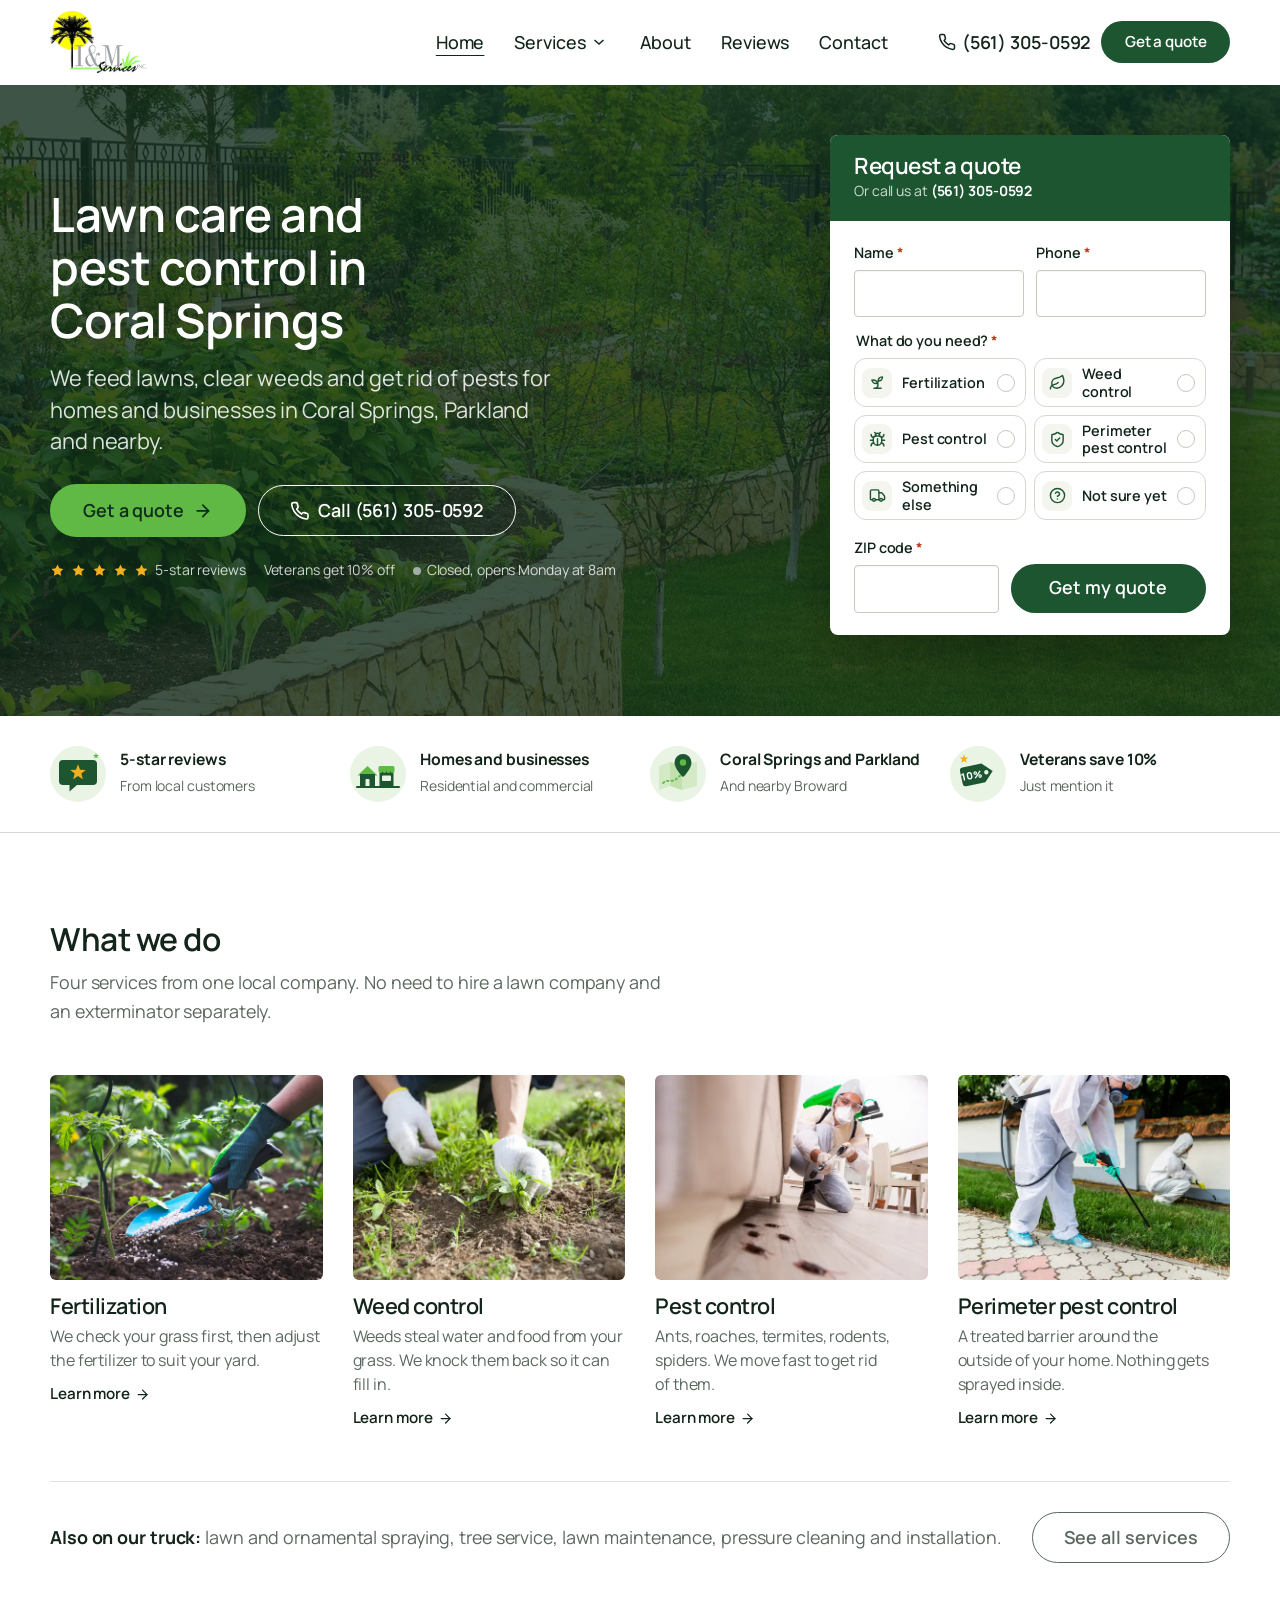
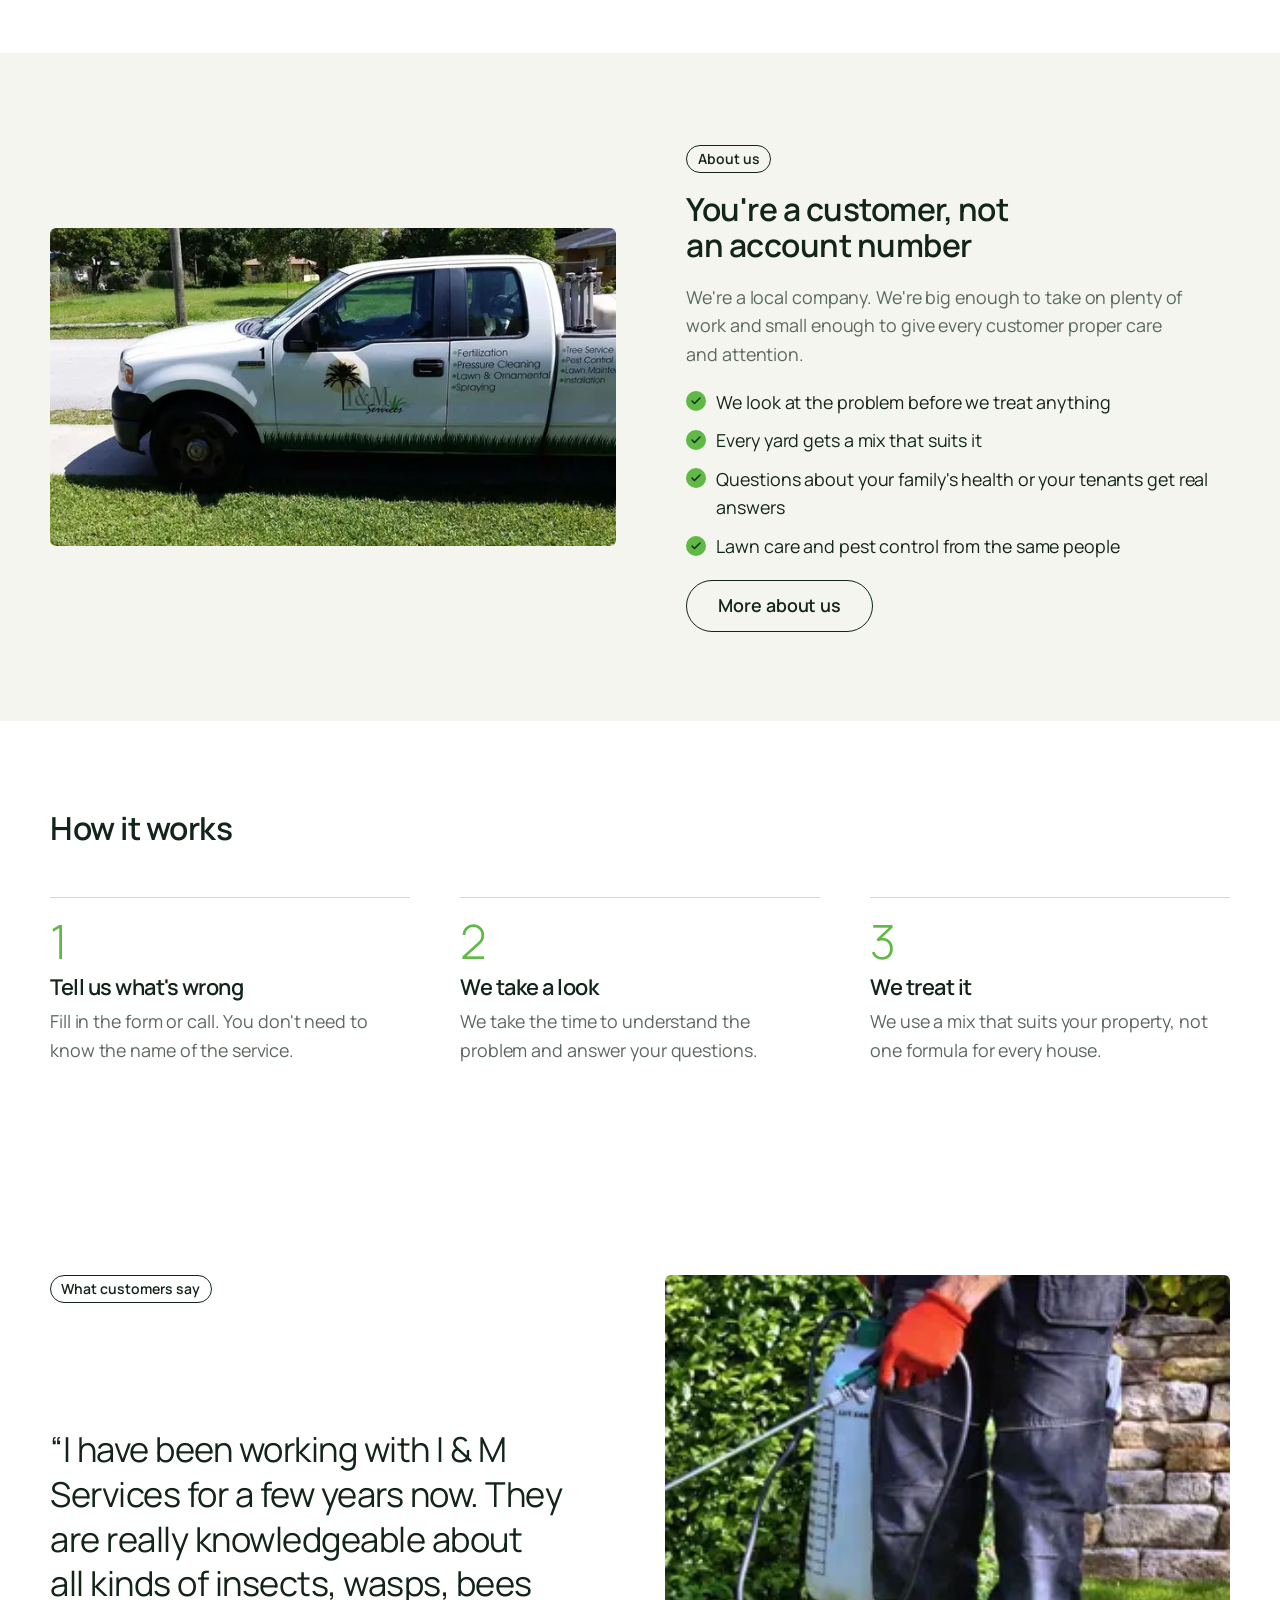
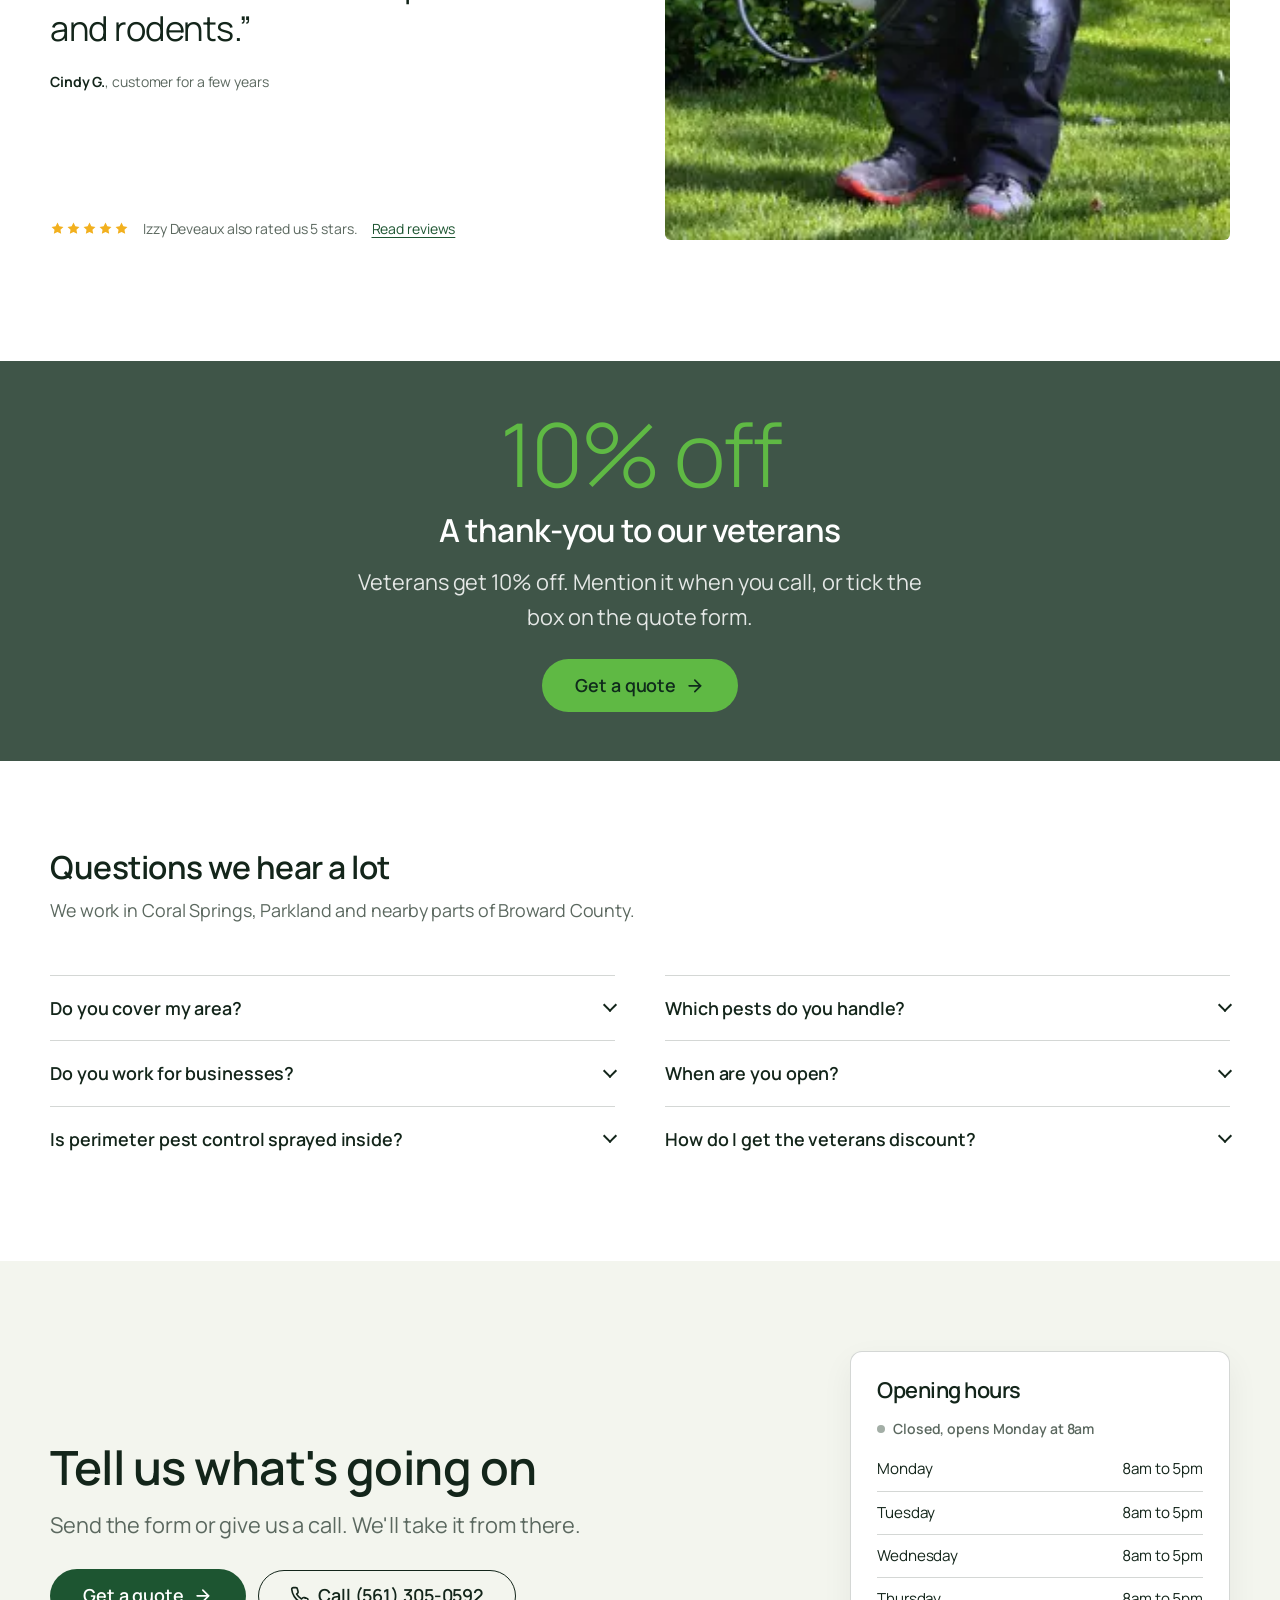
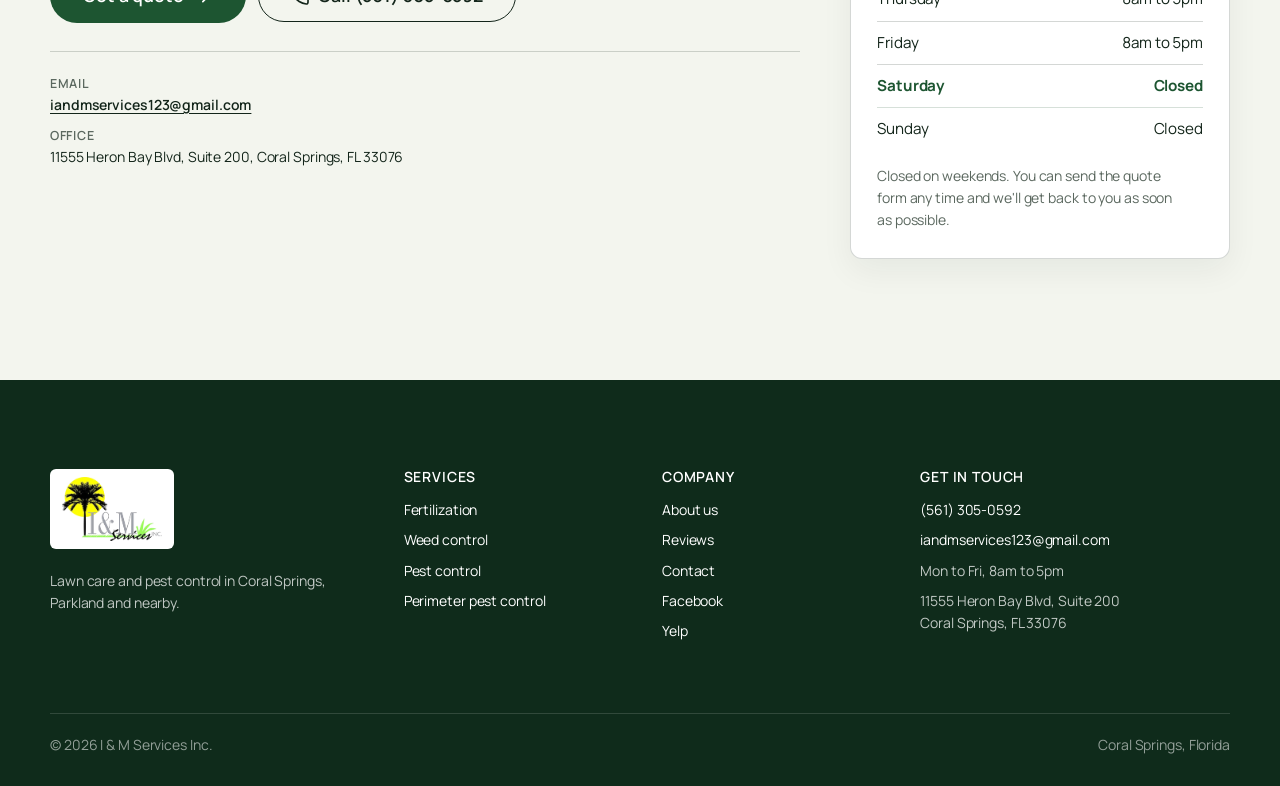
==== commit c34ffe44: "Service cards in forms, trust graphics, home hours, Services mega menu Rounded selectable service ca" ====
--- a/index.html
+++ b/index.html
@@ -33,7 +33,7 @@
 <header class="wp-block-template-part site-header has-global-padding">
   <div class="site-header__inner">
     <div class="wp-block-site-logo"><a href="./" rel="home" aria-label="I&amp;M Services, home"><img src="assets/img/logo.webp" width="251" height="160" alt="I&amp;M Services Inc."></a></div>
-    <nav class="wp-block-navigation" aria-label="Main"><ul class="wp-block-navigation__container"><li class="wp-block-navigation-item"><a class="wp-block-navigation-item__content" href="services/">Services</a></li><li class="wp-block-navigation-item"><a class="wp-block-navigation-item__content" href="about-us/">About</a></li><li class="wp-block-navigation-item"><a class="wp-block-navigation-item__content" href="reviews/">Reviews</a></li><li class="wp-block-navigation-item"><a class="wp-block-navigation-item__content" href="contact-us/">Contact</a></li></ul></nav>
+    <nav class="wp-block-navigation" aria-label="Main"><ul class="wp-block-navigation__container"><li class="wp-block-navigation-item"><a class="wp-block-navigation-item__content" href="./" aria-current="page">Home</a></li><li class="wp-block-navigation-item has-child open-on-hover-click wp-block-navigation-submenu has-mega-menu"><a class="wp-block-navigation-item__content" href="services/">Services</a><button class="wp-block-navigation__submenu-icon wp-block-navigation-submenu__toggle" type="button" aria-expanded="false" aria-controls="mega-services" aria-label="Services submenu"><svg xmlns="http://www.w3.org/2000/svg" width="12" height="12" viewBox="0 0 12 12" fill="none" aria-hidden="true" focusable="false"><path d="M1.50002 4L6.00002 8L10.5 4" stroke-width="1.5"></path></svg></button><div class="mega-menu" id="mega-services"><div class="mega-menu__inner"><div class="mega-menu__grid"><a class="mega-card" href="services/#fertilization"><img src="assets/img/fertilization-640.webp" width="640" height="427" alt="" loading="lazy" decoding="async"><span class="mega-card__title">Fertilization</span><span class="mega-card__text">We check your grass first, then adjust the fertilizer to suit your yard.</span></a><a class="mega-card" href="services/#weed-control"><img src="assets/img/weed-control-640.webp" width="640" height="427" alt="" loading="lazy" decoding="async"><span class="mega-card__title">Weed control</span><span class="mega-card__text">Weeds steal water and food from your grass. We knock them back so it can fill in.</span></a><a class="mega-card" href="services/#pest-control"><img src="assets/img/pest-control-640.webp" width="640" height="427" alt="" loading="lazy" decoding="async"><span class="mega-card__title">Pest control</span><span class="mega-card__text">Ants, roaches, termites, rodents, spiders. We move fast to get rid of them.</span></a><a class="mega-card" href="services/#perimeter-pest-control"><img src="assets/img/perimeter-640.webp" width="640" height="427" alt="" loading="lazy" decoding="async"><span class="mega-card__title">Perimeter pest control</span><span class="mega-card__text">A treated barrier around the outside of your home. Nothing gets sprayed inside.</span></a></div><div class="mega-menu__foot"><span><strong>Also on our truck:</strong> lawn and ornamental spraying, tree service, lawn maintenance, pressure cleaning and installation.</span><a class="more-link" href="services/">All services <svg xmlns="http://www.w3.org/2000/svg" viewBox="0 0 24 24" fill="none" stroke="currentColor" stroke-width="2" stroke-linecap="round" stroke-linejoin="round" aria-hidden="true" focusable="false"><path d="M5 12h14"/><path d="m12 5 7 7-7 7"/></svg></a></div></div></div></li><li class="wp-block-navigation-item"><a class="wp-block-navigation-item__content" href="about-us/">About</a></li><li class="wp-block-navigation-item"><a class="wp-block-navigation-item__content" href="reviews/">Reviews</a></li><li class="wp-block-navigation-item"><a class="wp-block-navigation-item__content" href="contact-us/">Contact</a></li></ul></nav>
     <div class="header-tools">
       <a class="header-phone" href="tel:+15613050592"><svg width="18" height="18" xmlns="http://www.w3.org/2000/svg" viewBox="0 0 24 24" fill="none" stroke="currentColor" stroke-width="2" stroke-linecap="round" stroke-linejoin="round" aria-hidden="true" focusable="false"><path d="M22 16.92v3a2 2 0 0 1-2.18 2 19.79 19.79 0 0 1-8.63-3.07 19.5 19.5 0 0 1-6-6 19.79 19.79 0 0 1-3.07-8.67A2 2 0 0 1 4.11 2h3a2 2 0 0 1 2 1.72c.13.96.36 1.9.7 2.81a2 2 0 0 1-.45 2.11L8.09 9.91a16 16 0 0 0 6 6l1.27-1.27a2 2 0 0 1 2.11-.45c.91.34 1.85.57 2.81.7A2 2 0 0 1 22 16.92z"/></svg>(561) 305-0592</a>
       <a class="icon-button header-call" href="tel:+15613050592" aria-label="Call (561) 305-0592"><svg xmlns="http://www.w3.org/2000/svg" viewBox="0 0 24 24" fill="none" stroke="currentColor" stroke-width="2" stroke-linecap="round" stroke-linejoin="round" aria-hidden="true" focusable="false"><path d="M22 16.92v3a2 2 0 0 1-2.18 2 19.79 19.79 0 0 1-8.63-3.07 19.5 19.5 0 0 1-6-6 19.79 19.79 0 0 1-3.07-8.67A2 2 0 0 1 4.11 2h3a2 2 0 0 1 2 1.72c.13.96.36 1.9.7 2.81a2 2 0 0 1-.45 2.11L8.09 9.91a16 16 0 0 0 6 6l1.27-1.27a2 2 0 0 1 2.11-.45c.91.34 1.85.57 2.81.7A2 2 0 0 1 22 16.92z"/></svg></a>
@@ -43,7 +43,7 @@
   </div>
   <div class="wp-block-navigation__responsive-container" role="dialog" aria-modal="true" aria-label="Menu">
     <button class="wp-block-navigation__responsive-container-close icon-button" type="button" aria-label="Close menu"><svg xmlns="http://www.w3.org/2000/svg" viewBox="0 0 24 24" aria-hidden="true" focusable="false"><path fill="currentColor" d="m13.06 12 6.47-6.47-1.06-1.06L12 10.94 5.53 4.47 4.47 5.53 10.94 12l-6.47 6.47 1.06 1.06L12 13.06l6.47 6.47 1.06-1.06L13.06 12Z"/></svg></button>
-    <ul><li><a href="" aria-current="page">Home</a></li><li><a href="services/">Services</a></li><li><a href="about-us/">About</a></li><li><a href="reviews/">Reviews</a></li><li><a href="contact-us/">Contact</a></li></ul>
+    <ul><li><a href="./" aria-current="page">Home</a></li><li><a href="services/">Services</a><ul class="overlay-sub"><li><a href="services/#fertilization">Fertilization</a></li><li><a href="services/#weed-control">Weed control</a></li><li><a href="services/#pest-control">Pest control</a></li><li><a href="services/#perimeter-pest-control">Perimeter pest control</a></li></ul></li><li><a href="about-us/">About</a></li><li><a href="reviews/">Reviews</a></li><li><a href="contact-us/">Contact</a></li></ul>
     <div class="wp-block-buttons is-layout-flex"><div class="wp-block-button"><a class="wp-block-button__link wp-element-button" href="quote/">Get a quote</a></div><div class="wp-block-button is-style-outline"><a class="wp-block-button__link wp-element-button" href="tel:+15613050592">Call (561) 305-0592</a></div></div>
   </div>
 </header>
@@ -69,10 +69,12 @@
               <div class="gform_fields">
                 <div class="gfield gfield--width-half stack-sm "><label class="gfield_label" for="h-name">Name<span class="gfield_required" aria-hidden="true">*</span></label><div class="ginput_container"><input id="h-name" name="name" type="text" autocomplete="name" required></div><div class="validation_message" aria-live="polite"></div></div>
                 <div class="gfield gfield--width-half stack-sm "><label class="gfield_label" for="h-phone">Phone<span class="gfield_required" aria-hidden="true">*</span></label><div class="ginput_container"><input id="h-phone" name="phone" type="tel" autocomplete="tel" required></div><div class="validation_message" aria-live="polite"></div></div>
-                <div class="gfield gfield--width-half stack-sm "><label class="gfield_label" for="h-zip">ZIP code<span class="gfield_required" aria-hidden="true">*</span></label><div class="ginput_container"><input id="h-zip" name="zip" type="text" inputmode="numeric" maxlength="5" autocomplete="postal-code" required></div><div class="validation_message" aria-live="polite"></div></div>
-                <div class="gfield gfield--width-half stack-sm "><label class="gfield_label" for="h-service">Service<span class="gfield_required" aria-hidden="true">*</span></label><div class="ginput_container"><select id="h-service" name="service" required><option value="">Select one</option><option value="fertilization">Fertilization</option><option value="weed-control">Weed control</option><option value="pest-control">Pest control</option><option value="perimeter-pest-control">Perimeter pest control</option><option value="something-else">Something else</option><option value="not-sure">Not sure yet</option></select></div><div class="validation_message" aria-live="polite"></div></div>
+                <fieldset class="gfield " data-group-required style="border:0;margin:0;padding:0;min-width:0"><legend class="gfield_label">What do you need?<span class="gfield_required" aria-hidden="true">*</span></legend><div class="ginput_container"><ul class="gchoice-cards"><li><label class="gcard"><input type="radio" name="service" value="fertilization"><span class="gcard__box"><span class="gcard__icon"><svg viewBox="0 0 24 24" fill="none" stroke="currentColor" stroke-width="2" stroke-linecap="round" stroke-linejoin="round" aria-hidden="true" focusable="false"><path d="M7 20h10"/><path d="M10 20c5.5-2.5.8-6.4 3-10"/><path d="M9.5 9.4c1.1.8 1.8 2.2 2.3 3.7-2 .4-3.5.4-4.8-.3-1.2-.6-2.3-1.9-3-4.2 2.8-.5 4.4 0 5.5.8z"/><path d="M14.1 6a7 7 0 0 0-1.1 4c1.9-.1 3.3-.6 4.3-1.4 1-1 1.6-2.3 1.7-4.6-2.7.1-4 1-4.9 2z"/></svg></span><span class="gcard__text">Fertilization</span><span class="gcard__tick"><svg viewBox="0 0 24 24" fill="none" stroke="currentColor" stroke-width="3.5" stroke-linecap="round" stroke-linejoin="round" aria-hidden="true" focusable="false"><path d="M20 6 9 17l-5-5"/></svg></span></span></label></li><li><label class="gcard"><input type="radio" name="service" value="weed-control"><span class="gcard__box"><span class="gcard__icon"><svg viewBox="0 0 24 24" fill="none" stroke="currentColor" stroke-width="2" stroke-linecap="round" stroke-linejoin="round" aria-hidden="true" focusable="false"><path d="M11 20A7 7 0 0 1 9.8 6.1C15.5 5 17 4.48 19 2c1 2 2 4.18 2 8 0 5.5-4.78 10-10 10Z"/><path d="M2 21c0-3 1.85-5.36 5.08-6C9.5 14.52 12 13 13 12"/></svg></span><span class="gcard__text">Weed control</span><span class="gcard__tick"><svg viewBox="0 0 24 24" fill="none" stroke="currentColor" stroke-width="3.5" stroke-linecap="round" stroke-linejoin="round" aria-hidden="true" focusable="false"><path d="M20 6 9 17l-5-5"/></svg></span></span></label></li><li><label class="gcard"><input type="radio" name="service" value="pest-control"><span class="gcard__box"><span class="gcard__icon"><svg viewBox="0 0 24 24" fill="none" stroke="currentColor" stroke-width="2" stroke-linecap="round" stroke-linejoin="round" aria-hidden="true" focusable="false"><path d="m8 2 1.88 1.88"/><path d="M14.12 3.88 16 2"/><path d="M9 7.13v-1a3 3 0 1 1 6 0v1"/><path d="M12 20c-3.3 0-6-2.7-6-6v-3a4 4 0 0 1 4-4h4a4 4 0 0 1 4 4v3c0 3.3-2.7 6-6 6"/><path d="M12 20v-9"/><path d="M6.53 9C4.6 8.8 3 7.1 3 5"/><path d="M6 13H2"/><path d="M3 21c0-2.1 1.7-3.9 3.8-4"/><path d="M20.97 5c0 2.1-1.6 3.8-3.5 4"/><path d="M22 13h-4"/><path d="M17.2 17c2.1.1 3.8 1.9 3.8 4"/></svg></span><span class="gcard__text">Pest control</span><span class="gcard__tick"><svg viewBox="0 0 24 24" fill="none" stroke="currentColor" stroke-width="3.5" stroke-linecap="round" stroke-linejoin="round" aria-hidden="true" focusable="false"><path d="M20 6 9 17l-5-5"/></svg></span></span></label></li><li><label class="gcard"><input type="radio" name="service" value="perimeter-pest-control"><span class="gcard__box"><span class="gcard__icon"><svg viewBox="0 0 24 24" fill="none" stroke="currentColor" stroke-width="2" stroke-linecap="round" stroke-linejoin="round" aria-hidden="true" focusable="false"><path d="M20 13c0 5-3.5 7.5-7.66 8.95a1 1 0 0 1-.67-.01C7.5 20.5 4 18 4 13V6a1 1 0 0 1 1-1c2 0 4.5-1.2 6.24-2.72a1.17 1.17 0 0 1 1.52 0C14.51 3.81 17 5 19 5a1 1 0 0 1 1 1z"/><path d="m9 12 2 2 4-4"/></svg></span><span class="gcard__text">Perimeter pest control</span><span class="gcard__tick"><svg viewBox="0 0 24 24" fill="none" stroke="currentColor" stroke-width="3.5" stroke-linecap="round" stroke-linejoin="round" aria-hidden="true" focusable="false"><path d="M20 6 9 17l-5-5"/></svg></span></span></label></li><li><label class="gcard"><input type="radio" name="service" value="something-else"><span class="gcard__box"><span class="gcard__icon"><svg viewBox="0 0 24 24" fill="none" stroke="currentColor" stroke-width="2" stroke-linecap="round" stroke-linejoin="round" aria-hidden="true" focusable="false"><path d="M14 18V6a2 2 0 0 0-2-2H4a2 2 0 0 0-2 2v11a1 1 0 0 0 1 1h2"/><path d="M15 18H9"/><path d="M19 18h2a1 1 0 0 0 1-1v-3.65a1 1 0 0 0-.22-.62l-3.48-4.35A1 1 0 0 0 17.52 8H14"/><circle cx="17" cy="18" r="2"/><circle cx="7" cy="18" r="2"/></svg></span><span class="gcard__text">Something else</span><span class="gcard__tick"><svg viewBox="0 0 24 24" fill="none" stroke="currentColor" stroke-width="3.5" stroke-linecap="round" stroke-linejoin="round" aria-hidden="true" focusable="false"><path d="M20 6 9 17l-5-5"/></svg></span></span></label></li><li><label class="gcard"><input type="radio" name="service" value="not-sure"><span class="gcard__box"><span class="gcard__icon"><svg viewBox="0 0 24 24" fill="none" stroke="currentColor" stroke-width="2" stroke-linecap="round" stroke-linejoin="round" aria-hidden="true" focusable="false"><circle cx="12" cy="12" r="10"/><path d="M9.09 9a3 3 0 0 1 5.83 1c0 2-3 3-3 3"/><path d="M12 17h.01"/></svg></span><span class="gcard__text">Not sure yet</span><span class="gcard__tick"><svg viewBox="0 0 24 24" fill="none" stroke="currentColor" stroke-width="3.5" stroke-linecap="round" stroke-linejoin="round" aria-hidden="true" focusable="false"><path d="M20 6 9 17l-5-5"/></svg></span></span></label></li></ul></div><div class="validation_message" aria-live="polite"></div></fieldset>
               </div>
-              <div class="gform_footer"><button class="wp-element-button" type="submit">Get my quote</button></div>
+              <div class="gform_footer gform_footer--inline">
+                <div class="gfield "><label class="gfield_label" for="h-zip">ZIP code<span class="gfield_required" aria-hidden="true">*</span></label><div class="ginput_container"><input id="h-zip" name="zip" type="text" inputmode="numeric" maxlength="5" autocomplete="postal-code" required></div><div class="validation_message" aria-live="polite"></div></div>
+                <button class="wp-element-button" type="submit">Get my quote</button>
+              </div>
             </form>
             <div class="gform_confirmation_wrapper" hidden><div class="gform_confirmation_message" role="status"><h3 class="wp-block-heading">Thanks<span data-first-name></span>! We got your request.</h3><p>We'll get back to you as soon as possible. Need us sooner? Call <a href="tel:+15613050592">(561) 305-0592</a>.</p></div></div>
           </div>
@@ -84,10 +86,10 @@
 
 <section class="wp-block-group alignfull trust-row has-global-padding" aria-label="Why customers pick us">
   <div class="wp-block-group is-layout-grid columns-4">
-    <p class="trust-item"><strong>5-star reviews</strong><span>From local customers</span></p>
-    <p class="trust-item"><strong>Homes and businesses</strong><span>Residential and commercial</span></p>
-    <p class="trust-item"><strong>Coral Springs and Parkland</strong><span>And nearby Broward</span></p>
-    <p class="trust-item"><strong>Veterans save 10%</strong><span>Just mention it</span></p>
+    <div class="trust-item wp-reveal"><svg class="trust-art" viewBox="0 0 56 56" aria-hidden="true" focusable="false"><circle cx="28" cy="28" r="28" fill="#eaf4e4"/><path d="M13 14h30a4 4 0 0 1 4 4v17a4 4 0 0 1-4 4H27l-7.5 6.5V39H13a4 4 0 0 1-4-4V18a4 4 0 0 1 4-4z" fill="#1d5531"/><polygon points="28.00,18.30 30.06,23.67 35.80,23.97 31.33,27.58 32.82,33.13 28.00,30.00 23.18,33.13 24.67,27.58 20.20,23.97 25.94,23.67" fill="#f2b01e"/><polygon class="trust-art__spark" points="46.00,6.80 46.76,8.95 49.04,9.01 47.24,10.40 47.88,12.59 46.00,11.30 44.12,12.59 44.76,10.40 42.96,9.01 45.24,8.95" fill="#5fb944"/></svg><p><strong>5-star reviews</strong><span>From local customers</span></p></div>
+    <div class="trust-item wp-reveal" style="--reveal-delay:0.08s"><svg class="trust-art" viewBox="0 0 56 56" aria-hidden="true" focusable="false"><circle cx="28" cy="28" r="28" fill="#eaf4e4"/><path d="M7.5 29.5 17.5 20l10 9.5" fill="#5fb944"/><rect x="10" y="28" width="15" height="13" fill="#1d5531"/><rect x="15.5" y="33" width="4" height="8" rx="1" fill="#eaf4e4"/><rect x="29.5" y="24.5" width="14" height="16.5" fill="#1d5531"/><path d="M28.5 21.5a1.5 1.5 0 0 1 1.5-1.5h13a1.5 1.5 0 0 1 1.5 1.5V25a2 2 0 0 1-4 0 2 2 0 0 1-4 0 2 2 0 0 1-4 0 2 2 0 0 1-4 0z" fill="#5fb944"/><rect x="32" y="29.5" width="9" height="5.5" rx="1" fill="#eaf4e4"/><path d="M7 41h42" stroke="#1d5531" stroke-width="2" stroke-linecap="round"/></svg><p><strong>Homes and businesses</strong><span>Residential and commercial</span></p></div>
+    <div class="trust-item wp-reveal" style="--reveal-delay:0.16s"><svg class="trust-art" viewBox="0 0 56 56" aria-hidden="true" focusable="false"><circle cx="28" cy="28" r="28" fill="#eaf4e4"/><polygon points="9,20 20,16 32,20 47,16 47,40 32,44 20,40 9,44" fill="#d4eac6"/><polygon points="20,16 32,20 32,44 20,40" fill="#c2e0ae"/><path d="M13 37c5-4 9-1 12-3s5-6 10-5" fill="none" stroke="#5fb944" stroke-width="1.8" stroke-linecap="round" stroke-dasharray="1.5 3"/><path class="trust-art__pin" d="M33 8a8.5 8.5 0 0 1 8.5 8.5c0 6.5-8.5 14.5-8.5 14.5s-8.5-8-8.5-14.5A8.5 8.5 0 0 1 33 8z" fill="#1d5531"/><circle cx="33" cy="16.5" r="3.2" fill="#5fb944"/></svg><p><strong>Coral Springs and Parkland</strong><span>And nearby Broward</span></p></div>
+    <div class="trust-item wp-reveal" style="--reveal-delay:0.24s"><svg class="trust-art" viewBox="0 0 56 56" aria-hidden="true" focusable="false"><circle cx="28" cy="28" r="28" fill="#eaf4e4"/><g transform="rotate(-12 28 28)"><path d="M14 18.5h19.5l9.5 9.5-9.5 9.5H14a3 3 0 0 1-3-3v-13a3 3 0 0 1 3-3z" fill="#1d5531"/><circle cx="36.5" cy="28" r="2.2" fill="#eaf4e4"/><text x="21.5" y="31.6" text-anchor="middle" font-family="Manrope, sans-serif" font-size="10" font-weight="800" fill="#fff">10%</text></g><polygon class="trust-art__spark" points="14.00,8.40 15.12,11.46 18.37,11.58 15.81,13.59 16.70,16.72 14.00,14.90 11.30,16.72 12.19,13.59 9.63,11.58 12.88,11.46" fill="#f2b01e"/></svg><p><strong>Veterans save 10%</strong><span>Just mention it</span></p></div>
   </div>
 </section>
 
@@ -196,11 +198,25 @@
   </div>
 </section>
 
-<section class="wp-block-group alignfull section has-accent-5-background-color has-global-padding">
-  <div class="wp-block-group has-text-align-center wp-reveal" style="max-width:680px;margin:0 auto">
-    <h2 class="wp-block-heading has-text-align-center" style="font-size:var(--wp--preset--font-size--xx-large)">Tell us what's going on</h2>
-    <p class="has-text-align-center" style="margin-top:14px;color:var(--wp--preset--color--accent-4)">Send the form or give us a call. We'll take it from there.</p>
-    <div style="margin-top:28px"><div class="wp-block-buttons is-layout-flex is-content-justification-center"><div class="wp-block-button"><a class="wp-block-button__link wp-element-button" href="quote/">Get a quote<svg xmlns="http://www.w3.org/2000/svg" viewBox="0 0 24 24" fill="none" stroke="currentColor" stroke-width="2" stroke-linecap="round" stroke-linejoin="round" aria-hidden="true" focusable="false"><path d="M5 12h14"/><path d="m12 5 7 7-7 7"/></svg></a></div><div class="wp-block-button is-style-outline"><a class="wp-block-button__link wp-element-button" href="tel:+15613050592">Call (561) 305-0592</a></div></div></div>
+<section class="wp-block-group alignfull section has-accent-5-background-color has-global-padding" aria-labelledby="visit-title">
+  <div class="wp-block-columns alignwide wide is-layout-flex home-hours">
+    <div class="wp-block-column wp-reveal">
+      <h2 class="wp-block-heading" id="visit-title" style="font-size:var(--wp--preset--font-size--xx-large)">Tell us what's going on</h2>
+      <p class="home-hours__lede">Send the form or give us a call. We'll take it from there.</p>
+      <div class="wp-block-buttons is-layout-flex"><div class="wp-block-button"><a class="wp-block-button__link wp-element-button" href="quote/">Get a quote<svg xmlns="http://www.w3.org/2000/svg" viewBox="0 0 24 24" fill="none" stroke="currentColor" stroke-width="2" stroke-linecap="round" stroke-linejoin="round" aria-hidden="true" focusable="false"><path d="M5 12h14"/><path d="m12 5 7 7-7 7"/></svg></a></div><div class="wp-block-button is-style-outline"><a class="wp-block-button__link wp-element-button" href="tel:+15613050592"><svg xmlns="http://www.w3.org/2000/svg" viewBox="0 0 24 24" fill="none" stroke="currentColor" stroke-width="2" stroke-linecap="round" stroke-linejoin="round" aria-hidden="true" focusable="false"><path d="M22 16.92v3a2 2 0 0 1-2.18 2 19.79 19.79 0 0 1-8.63-3.07 19.5 19.5 0 0 1-6-6 19.79 19.79 0 0 1-3.07-8.67A2 2 0 0 1 4.11 2h3a2 2 0 0 1 2 1.72c.13.96.36 1.9.7 2.81a2 2 0 0 1-.45 2.11L8.09 9.91a16 16 0 0 0 6 6l1.27-1.27a2 2 0 0 1 2.11-.45c.91.34 1.85.57 2.81.7A2 2 0 0 1 22 16.92z"/></svg>Call (561) 305-0592</a></div></div>
+      <ul class="home-hours__details">
+        <li><span>Email</span><a href="mailto:iandmservices123@gmail.com">iandmservices123@gmail.com</a></li>
+        <li><span>Office</span>11555 Heron Bay Blvd, Suite 200, Coral Springs, FL 33076</li>
+      </ul>
+    </div>
+    <div class="wp-block-column wp-reveal" style="--reveal-delay:.08s">
+      <div class="hours-card">
+        <h3 class="wp-block-heading">Opening hours</h3>
+        <p class="hours-status" data-hours-status><span class="status-dot"></span><span data-hours-text>Mon to Fri, 8am to 5pm</span></p>
+        <table class="hours-table"><caption class="screen-reader-text">Opening hours</caption><tr data-day="Monday"><td>Monday</td><td>8am to 5pm</td></tr><tr data-day="Tuesday"><td>Tuesday</td><td>8am to 5pm</td></tr><tr data-day="Wednesday"><td>Wednesday</td><td>8am to 5pm</td></tr><tr data-day="Thursday"><td>Thursday</td><td>8am to 5pm</td></tr><tr data-day="Friday"><td>Friday</td><td>8am to 5pm</td></tr><tr data-day="Saturday"><td>Saturday</td><td>Closed</td></tr><tr data-day="Sunday"><td>Sunday</td><td>Closed</td></tr></table>
+        <p class="hours-card__note">Closed on weekends. You can send the quote form any time and we'll get back to you as soon as possible.</p>
+      </div>
+    </div>
   </div>
 </section>
 
--- a/assets/css/site.css
+++ b/assets/css/site.css
@@ -419,3 +419,105 @@
 .notfound p { max-width: 44ch; margin: 14px auto 0; color: var(--wp--preset--color--accent-4); }
 .notfound .wp-block-buttons { justify-content: center; margin-top: 26px; }
 @media (max-width: 781px) { body.has-mobile-actions { padding-bottom: calc(70px + env(safe-area-inset-bottom)); } }
+
+/* Rounded service cards (hero quote box and quote page) */
+.gchoice-cards { display: grid; grid-template-columns: 1fr 1fr; gap: 8px; margin: 0; padding: 0; list-style: none; }
+.gcard { position: relative; display: block; height: 100%; }
+.gcard input { position: absolute; width: 1px; height: 1px; opacity: 0; }
+.gcard__box {
+  display: flex; align-items: center; gap: 10px; height: 100%; min-height: 46px; padding: 7px 10px 7px 7px;
+  border: 1.5px solid #d3d9cf; border-radius: 12px; background: #fff;
+  font-size: .9rem; font-weight: 600; line-height: 1.2; cursor: pointer;
+  transition: border-color .15s ease, background-color .15s ease, box-shadow .15s ease, transform .15s ease;
+}
+.gcard__box:hover { border-color: var(--wp--preset--color--accent-2); }
+.gcard__box:active { transform: scale(.98); }
+.gcard__icon { display: grid; flex: none; place-items: center; width: 30px; height: 30px; border-radius: 9px; background: var(--wp--preset--color--accent-5); color: var(--wp--preset--color--accent-2); transition: background-color .15s ease, color .15s ease; }
+.gcard__icon svg { width: 17px; height: 17px; }
+.gcard__text { min-width: 0; }
+.gcard__desc { display: block; margin-top: 3px; color: var(--wp--preset--color--accent-4); font-size: .82rem; font-weight: 400; line-height: 1.35; }
+.gcard__tick { display: grid; flex: none; place-items: center; width: 18px; height: 18px; margin-left: auto; border: 1.5px solid #c3cabe; border-radius: 50%; color: transparent; transition: background-color .15s ease, border-color .15s ease; }
+.gcard__tick svg { width: 10px; height: 10px; }
+.gcard input:checked + .gcard__box { border-color: var(--wp--preset--color--accent-2); background: #f1f8ec; box-shadow: inset 0 0 0 1px var(--wp--preset--color--accent-2); }
+.gcard input:checked + .gcard__box .gcard__icon { background: var(--wp--preset--color--accent-1); color: var(--wp--preset--color--accent-3); }
+.gcard input:checked + .gcard__box .gcard__tick { border-color: var(--wp--preset--color--accent-2); background: var(--wp--preset--color--accent-2); color: #fff; animation: tick-pop .25s ease; }
+.gcard input:focus-visible + .gcard__box { outline: 2px solid var(--wp--preset--color--accent-2); outline-offset: 2px; }
+.gfield.has-error .gcard__box { border-color: #e2a99e; }
+@keyframes tick-pop { from { transform: scale(.5); } to { transform: scale(1); } }
+.gchoice-cards--lg { gap: 10px; }
+.gchoice-cards--lg .gcard__box { align-items: flex-start; padding: 14px 14px 14px 12px; font-size: 1rem; }
+.gchoice-cards--lg .gcard__icon { width: 40px; height: 40px; border-radius: 11px; }
+.gchoice-cards--lg .gcard__icon svg { width: 20px; height: 20px; }
+@media (max-width: 479px) {
+  .gchoice-cards--lg .gcard__box { flex-direction: column; gap: 8px; padding: 12px; }
+  .gchoice-cards--lg .gcard__tick { position: absolute; top: 12px; right: 12px; }
+}
+.gform_footer--inline { display: grid; grid-template-columns: 1fr 1.35fr; gap: 12px; align-items: end; }
+.gform_footer--inline .wp-element-button { width: 100%; min-height: 46px; padding: .8rem 1rem; }
+.hero-cover { padding-top: var(--wp--preset--spacing--50) !important; padding-bottom: var(--wp--preset--spacing--50) !important; }
+
+/* Trust row graphics */
+.trust-item { display: flex; align-items: center; gap: 14px; }
+.trust-item p { margin: 0; }
+.trust-art { flex: none; width: 56px; height: 56px; transition: transform .3s cubic-bezier(.2, .7, .2, 1); }
+.trust-item:hover .trust-art { transform: translateY(-3px) rotate(-3deg); }
+.trust-art__spark { transform-box: fill-box; transform-origin: center; }
+.trust-art__pin { transform-box: fill-box; transform-origin: 50% 100%; }
+.js .trust-item.wp-reveal .trust-art { transform: scale(.6); opacity: 0; transition: transform .5s cubic-bezier(.34, 1.56, .64, 1), opacity .4s ease; transition-delay: calc(var(--reveal-delay, 0s) + .1s); }
+.js .trust-item.wp-reveal.is-revealed .trust-art { transform: none; opacity: 1; }
+.trust-item.is-revealed .trust-art__spark { animation: spark 2.4s ease-in-out .6s 2; }
+.trust-item.is-revealed .trust-art__pin { animation: pin-drop .6s cubic-bezier(.34, 1.56, .64, 1) .3s both; }
+@keyframes spark { 0%, 100% { transform: scale(1) rotate(0); } 50% { transform: scale(1.35) rotate(25deg); } }
+@keyframes pin-drop { from { transform: translateY(-8px); opacity: 0; } to { transform: none; opacity: 1; } }
+@media (max-width: 781px) { .trust-item { gap: 10px; } .trust-art { width: 44px; height: 44px; } }
+@media (prefers-reduced-motion: reduce) { .trust-item .trust-art, .trust-art__spark, .trust-art__pin { animation: none !important; transform: none !important; opacity: 1 !important; } }
+
+/* Home: contact + opening hours */
+.home-hours { align-items: center !important; }
+@media (min-width: 782px) { .home-hours > .wp-block-column:first-child { flex: 1.15 1 0 !important; } .home-hours > .wp-block-column:last-child { flex: 0 0 380px !important; } }
+.home-hours__lede { margin: 14px 0 26px; color: var(--wp--preset--color--accent-4); font-size: var(--wp--preset--font-size--large); }
+.home-hours__details { display: grid; gap: 10px; margin: 28px 0 0; padding: 22px 0 0; border-top: 1px solid var(--wp--preset--color--accent-6); list-style: none; font-size: var(--wp--preset--font-size--small); }
+.home-hours__details span { display: block; color: var(--wp--preset--color--accent-4); font-size: .78rem; font-weight: 600; letter-spacing: .06em; text-transform: uppercase; }
+.home-hours__details a { color: var(--wp--preset--color--contrast); font-weight: 600; word-break: break-word; }
+.hours-card { padding: 26px; border: 1px solid var(--wp--preset--color--accent-6); border-radius: 12px; background: #fff; box-shadow: 0 12px 32px rgb(19 37 26 / .06); }
+.hours-card h3 { margin-bottom: 10px; font-size: var(--wp--preset--font-size--large); }
+.hours-card .hours-table { font-size: .95rem; }
+.hours-card .hours-table td { padding: 9px 0; }
+.hours-card__note { margin-top: 14px; color: var(--wp--preset--color--accent-4); font-size: var(--wp--preset--font-size--small); }
+.gform_footer--inline .gfield { grid-column: auto; }
+.gchoice-cards { grid-template-columns: repeat(2, minmax(0, 1fr)); }
+.gcard__text { overflow-wrap: anywhere; }
+.quote-box .gcard__box { min-height: 42px; padding-top: 6px; padding-bottom: 6px; }
+@media (max-width: 479px) {
+  .quote-box .gcard__tick { display: none; }
+  .quote-box .gcard__box { gap: 8px; padding-right: 8px; font-size: .86rem; }
+  .quote-box .gcard__icon { width: 26px; height: 26px; }
+}
+
+/* Services mega menu (navigation submenu, Mega Menu block style) */
+.wp-block-navigation__container { align-items: center; }
+.wp-block-navigation-item.has-child { display: flex; align-items: center; gap: 2px; }
+.wp-block-navigation__submenu-icon { display: inline-grid; place-items: center; width: 22px; height: 22px; padding: 0; border: 0; border-radius: 4px; background: none; color: inherit; cursor: pointer; }
+.wp-block-navigation__submenu-icon svg { width: 12px; height: 12px; stroke: currentColor; transition: transform .2s ease; }
+.has-mega-menu.is-open > .wp-block-navigation-item__content { text-decoration: underline; text-underline-offset: .35em; }
+.has-mega-menu.is-open .wp-block-navigation__submenu-icon svg { transform: rotate(180deg); }
+.mega-menu {
+  position: absolute; top: 100%; right: 0; left: 0; z-index: 40;
+  padding: 26px var(--wp--style--root--padding-right) 24px var(--wp--style--root--padding-left);
+  border-top: 1px solid var(--wp--preset--color--accent-6); background: #fff; box-shadow: 0 28px 48px rgb(19 37 26 / .12);
+  opacity: 0; visibility: hidden; transform: translateY(-6px);
+  transition: opacity .18s ease, transform .18s ease, visibility 0s linear .18s;
+}
+.has-mega-menu.is-open .mega-menu { opacity: 1; visibility: visible; transform: none; transition: opacity .18s ease, transform .18s ease; }
+.mega-menu__inner { max-width: var(--wp--style--global--wide-size); margin: 0 auto; }
+.mega-menu__grid { display: grid; grid-template-columns: repeat(4, minmax(0, 1fr)); gap: 20px; }
+.mega-card { display: block; margin: -10px; padding: 10px; border-radius: 10px; color: var(--wp--preset--color--contrast); text-decoration: none; transition: background-color .15s ease; }
+.mega-card:hover, .mega-card:focus-visible { background: var(--wp--preset--color--accent-5); }
+.mega-card img { display: block; width: 100%; margin-bottom: 12px; aspect-ratio: 16 / 10; object-fit: cover; border-radius: 6px; }
+.mega-card__title { display: block; font-size: 1rem; font-weight: 600; }
+.mega-card__text { display: block; margin-top: 4px; color: var(--wp--preset--color--accent-4); font-size: .875rem; line-height: 1.45; }
+.mega-menu__foot { display: flex; flex-wrap: wrap; align-items: center; justify-content: space-between; gap: 10px 24px; margin-top: 22px; padding-top: 16px; border-top: 1px solid var(--wp--preset--color--accent-6); color: var(--wp--preset--color--accent-4); font-size: .875rem; }
+.mega-menu__foot strong { color: var(--wp--preset--color--contrast); }
+@media (max-width: 999px) { .mega-menu { display: none; } }
+.wp-block-navigation__responsive-container .overlay-sub { margin: 0 0 6px; padding: 0 0 0 2px; }
+.wp-block-navigation__responsive-container .overlay-sub a { padding: 5px 0; color: var(--wp--preset--color--accent-4); font-size: var(--wp--preset--font-size--medium); }
